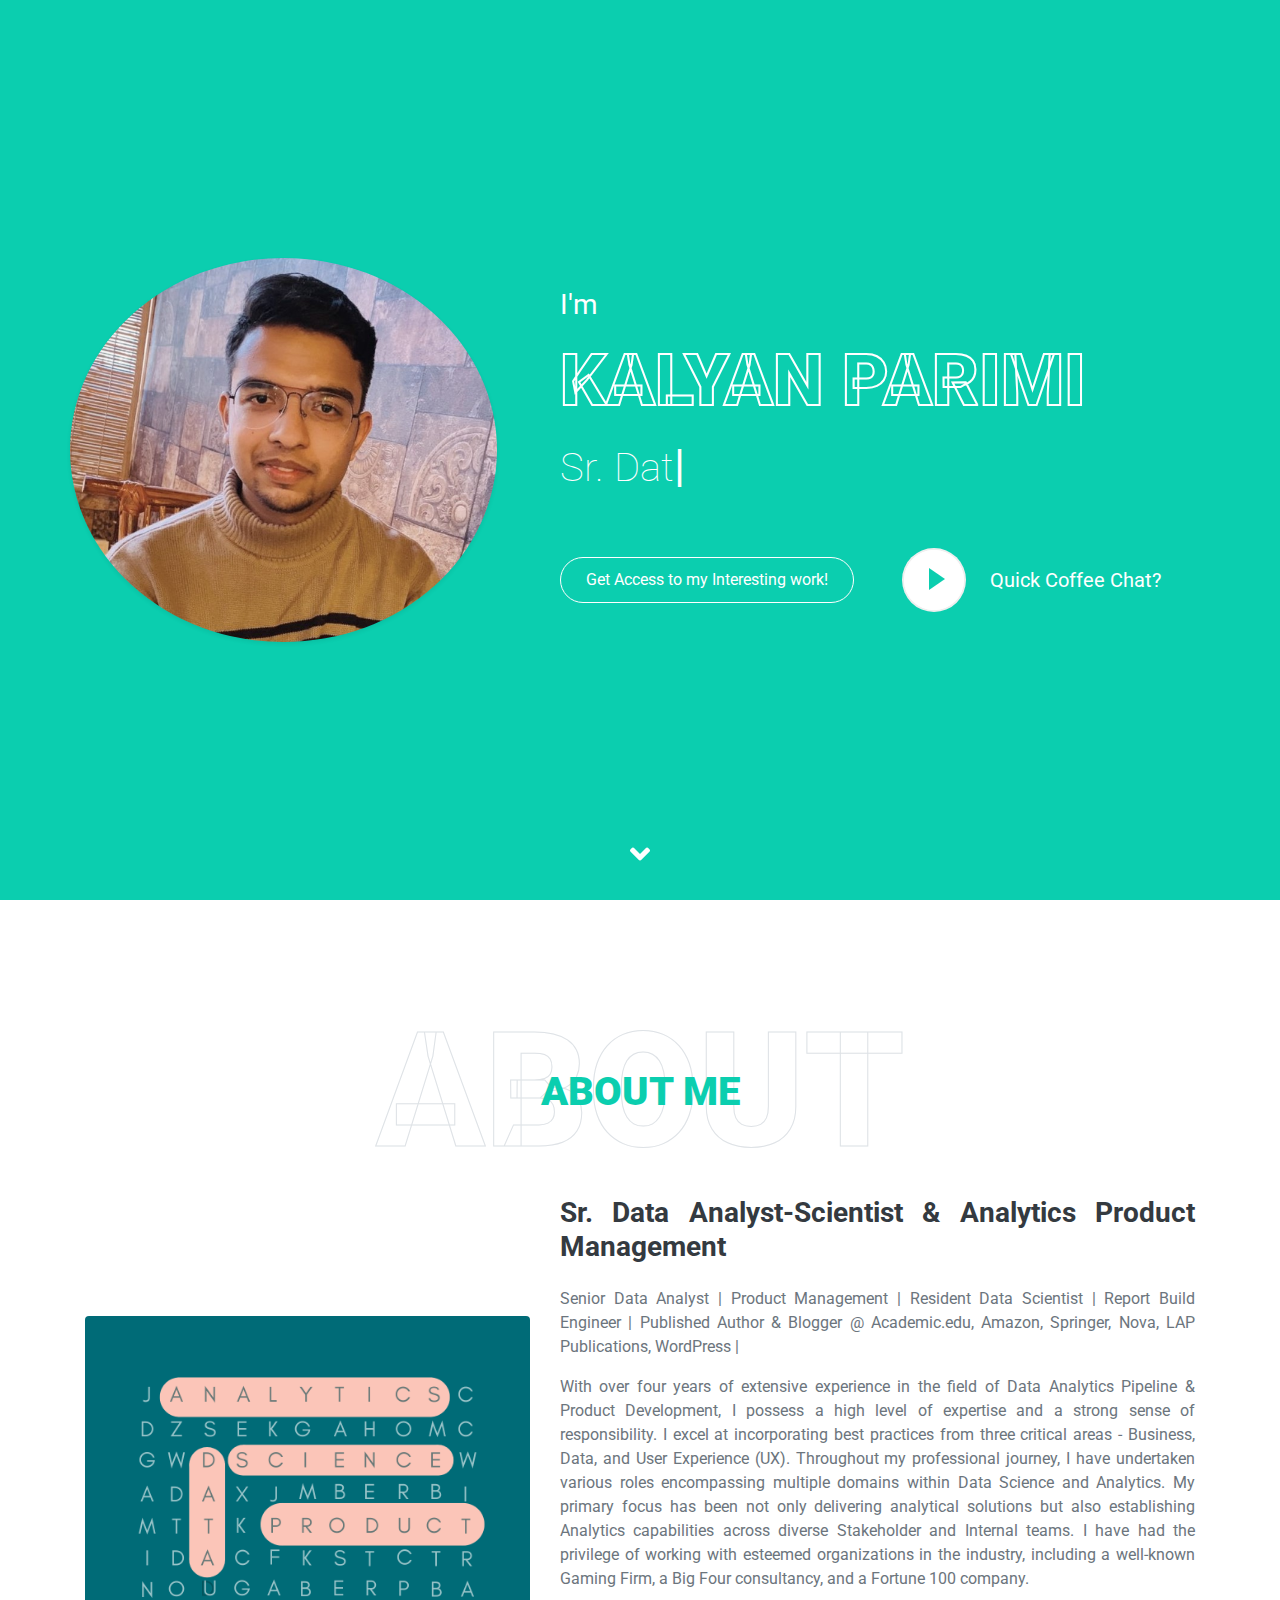
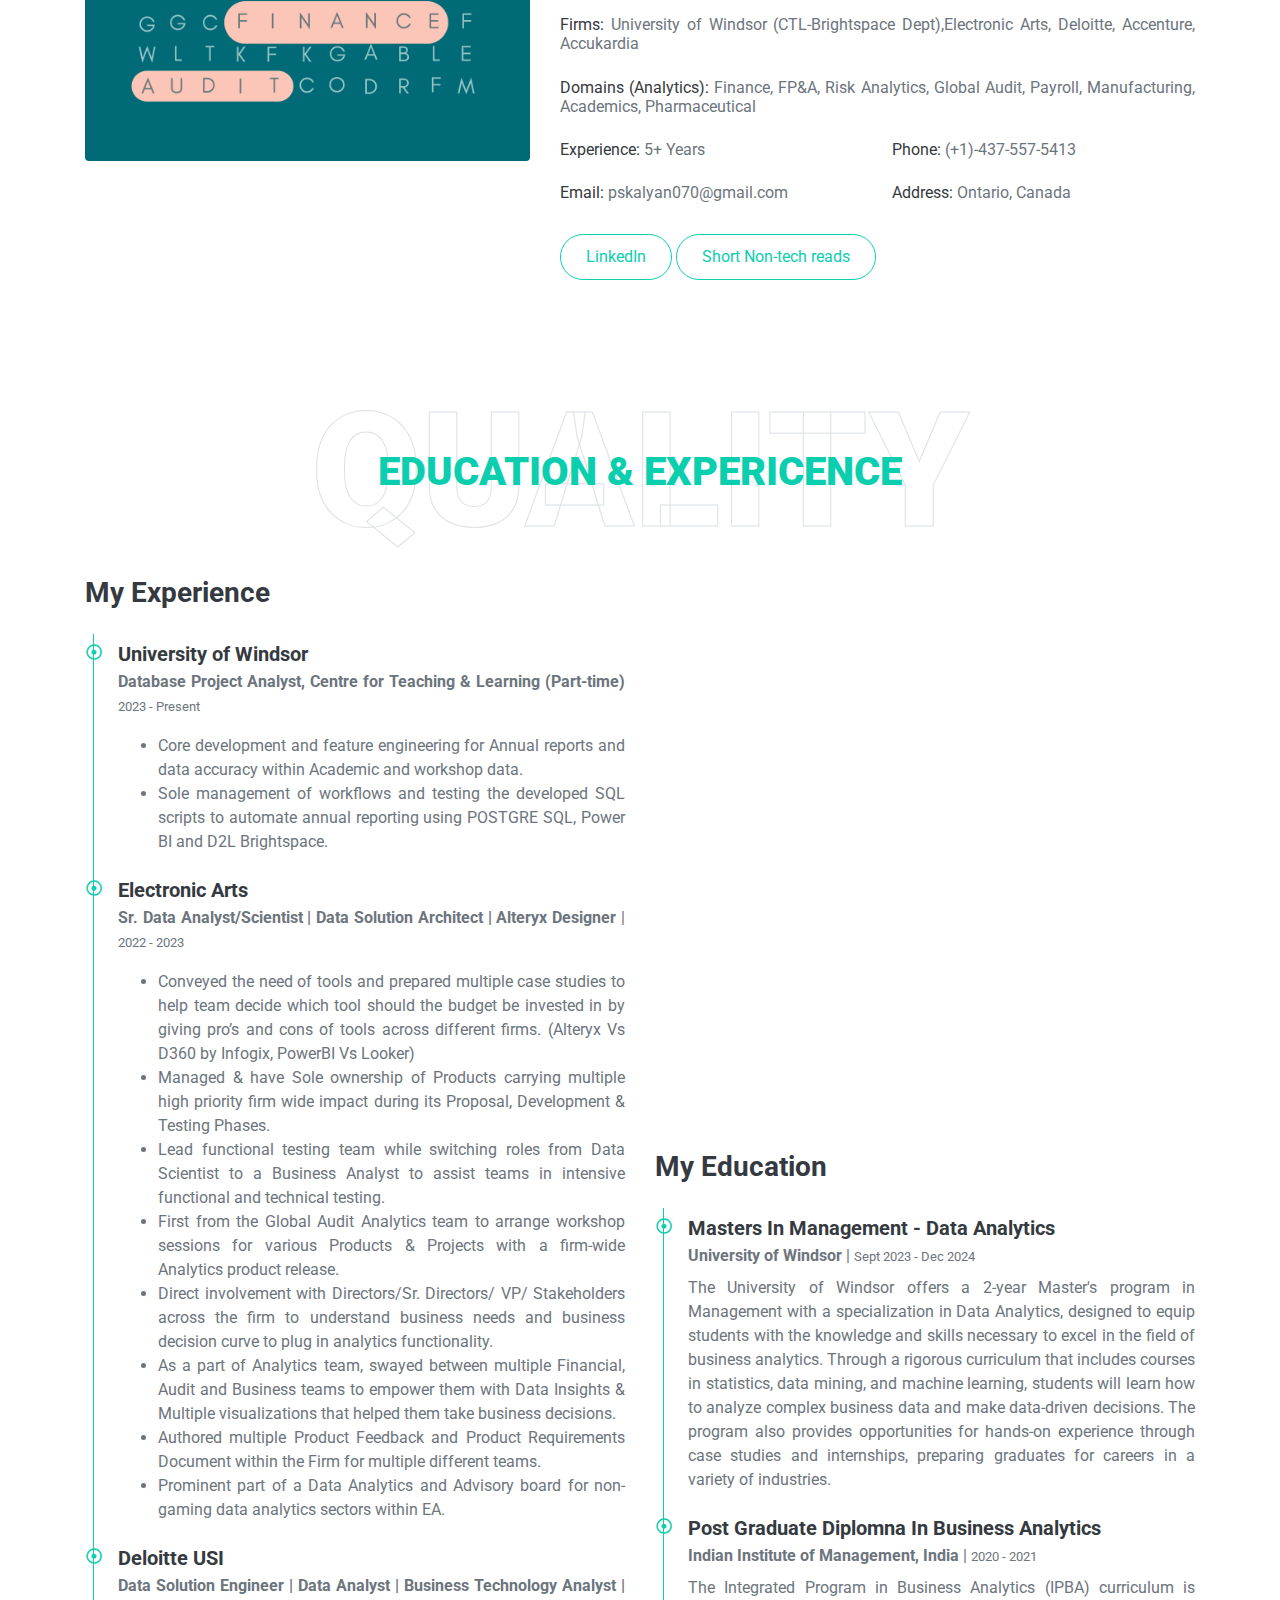
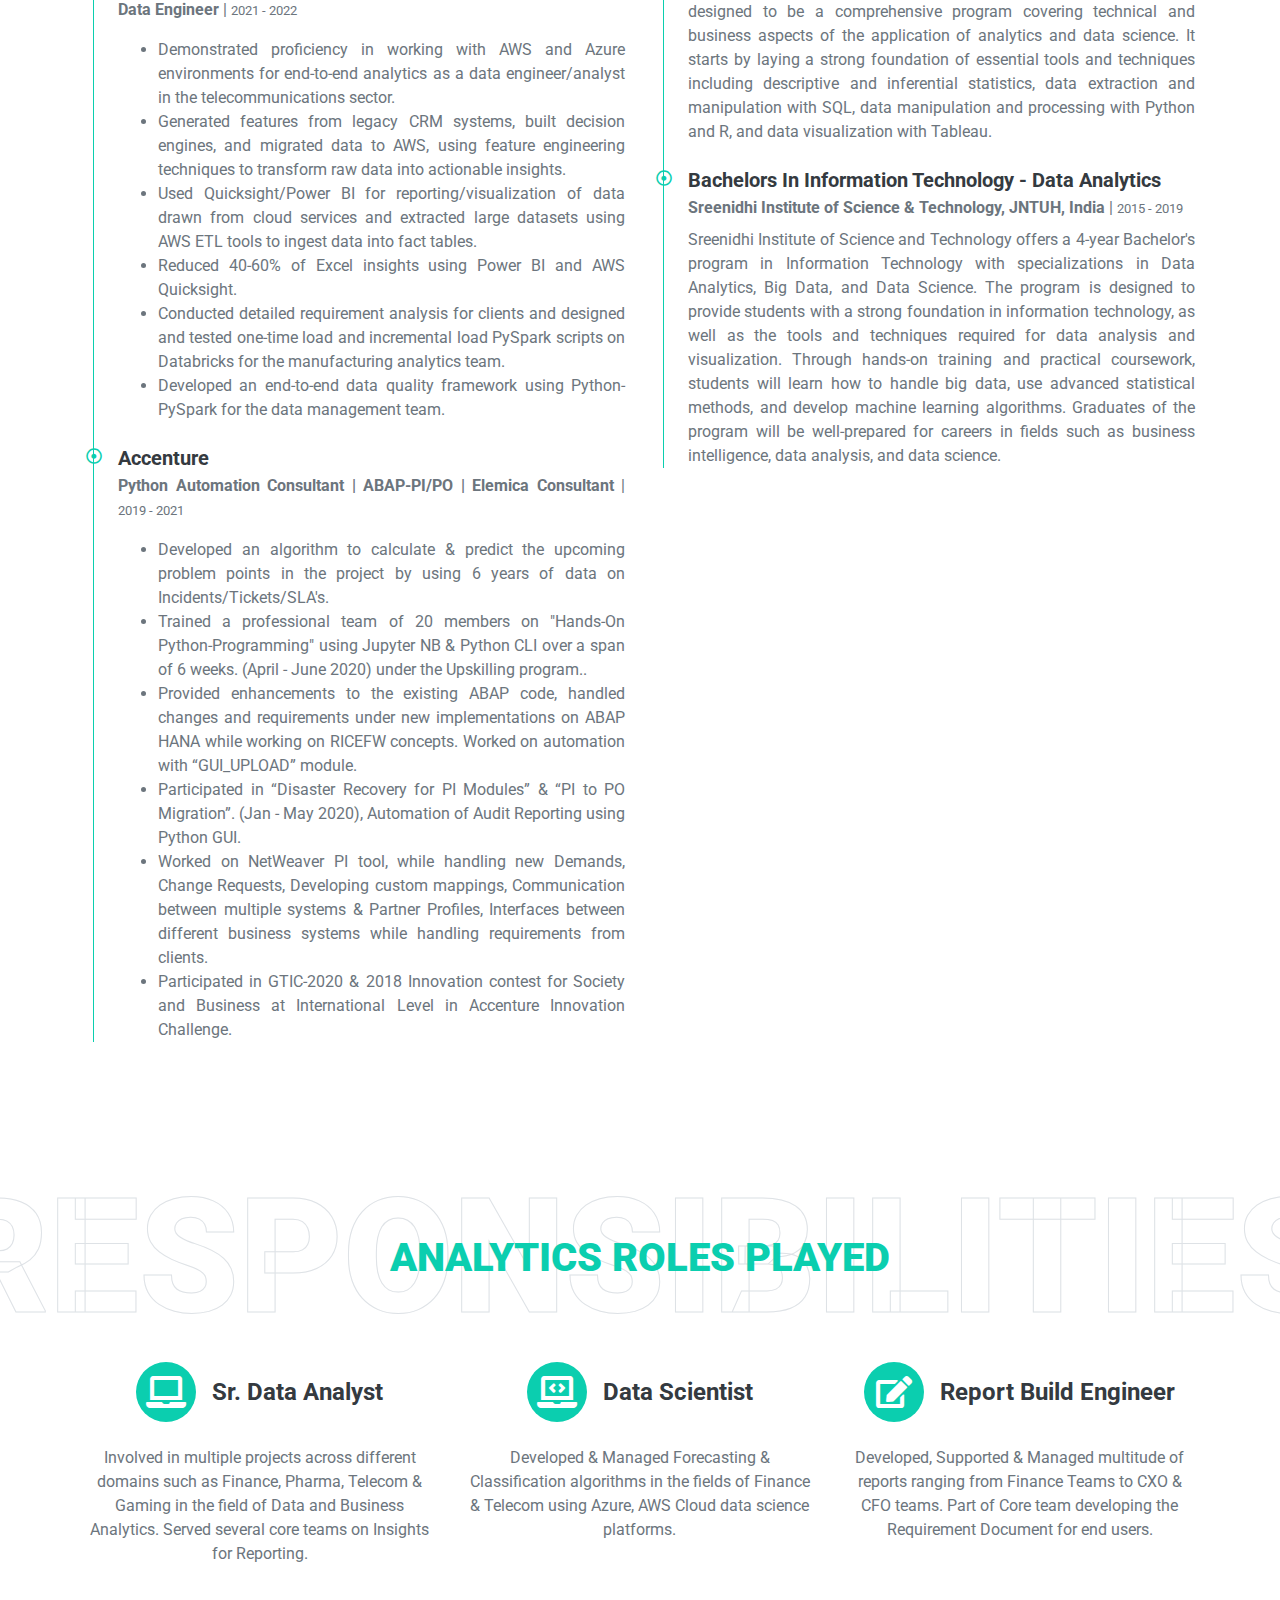
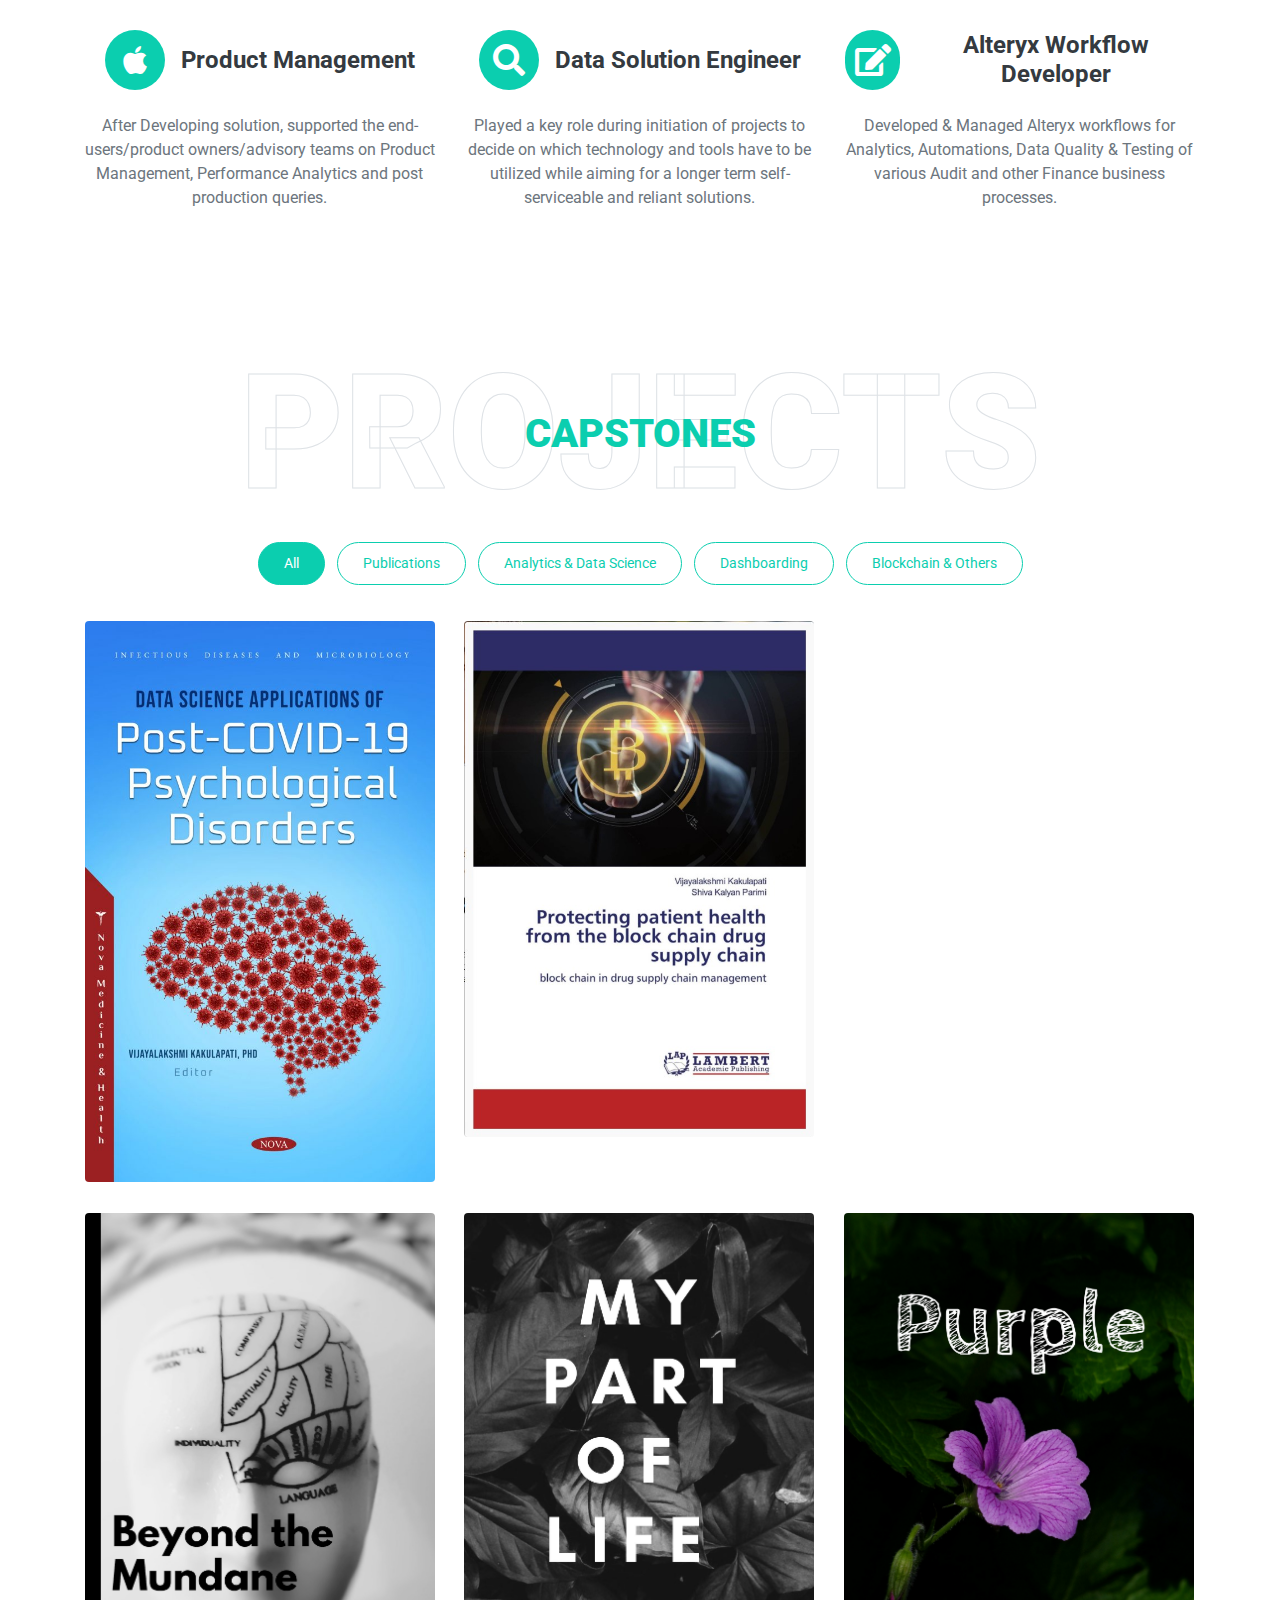
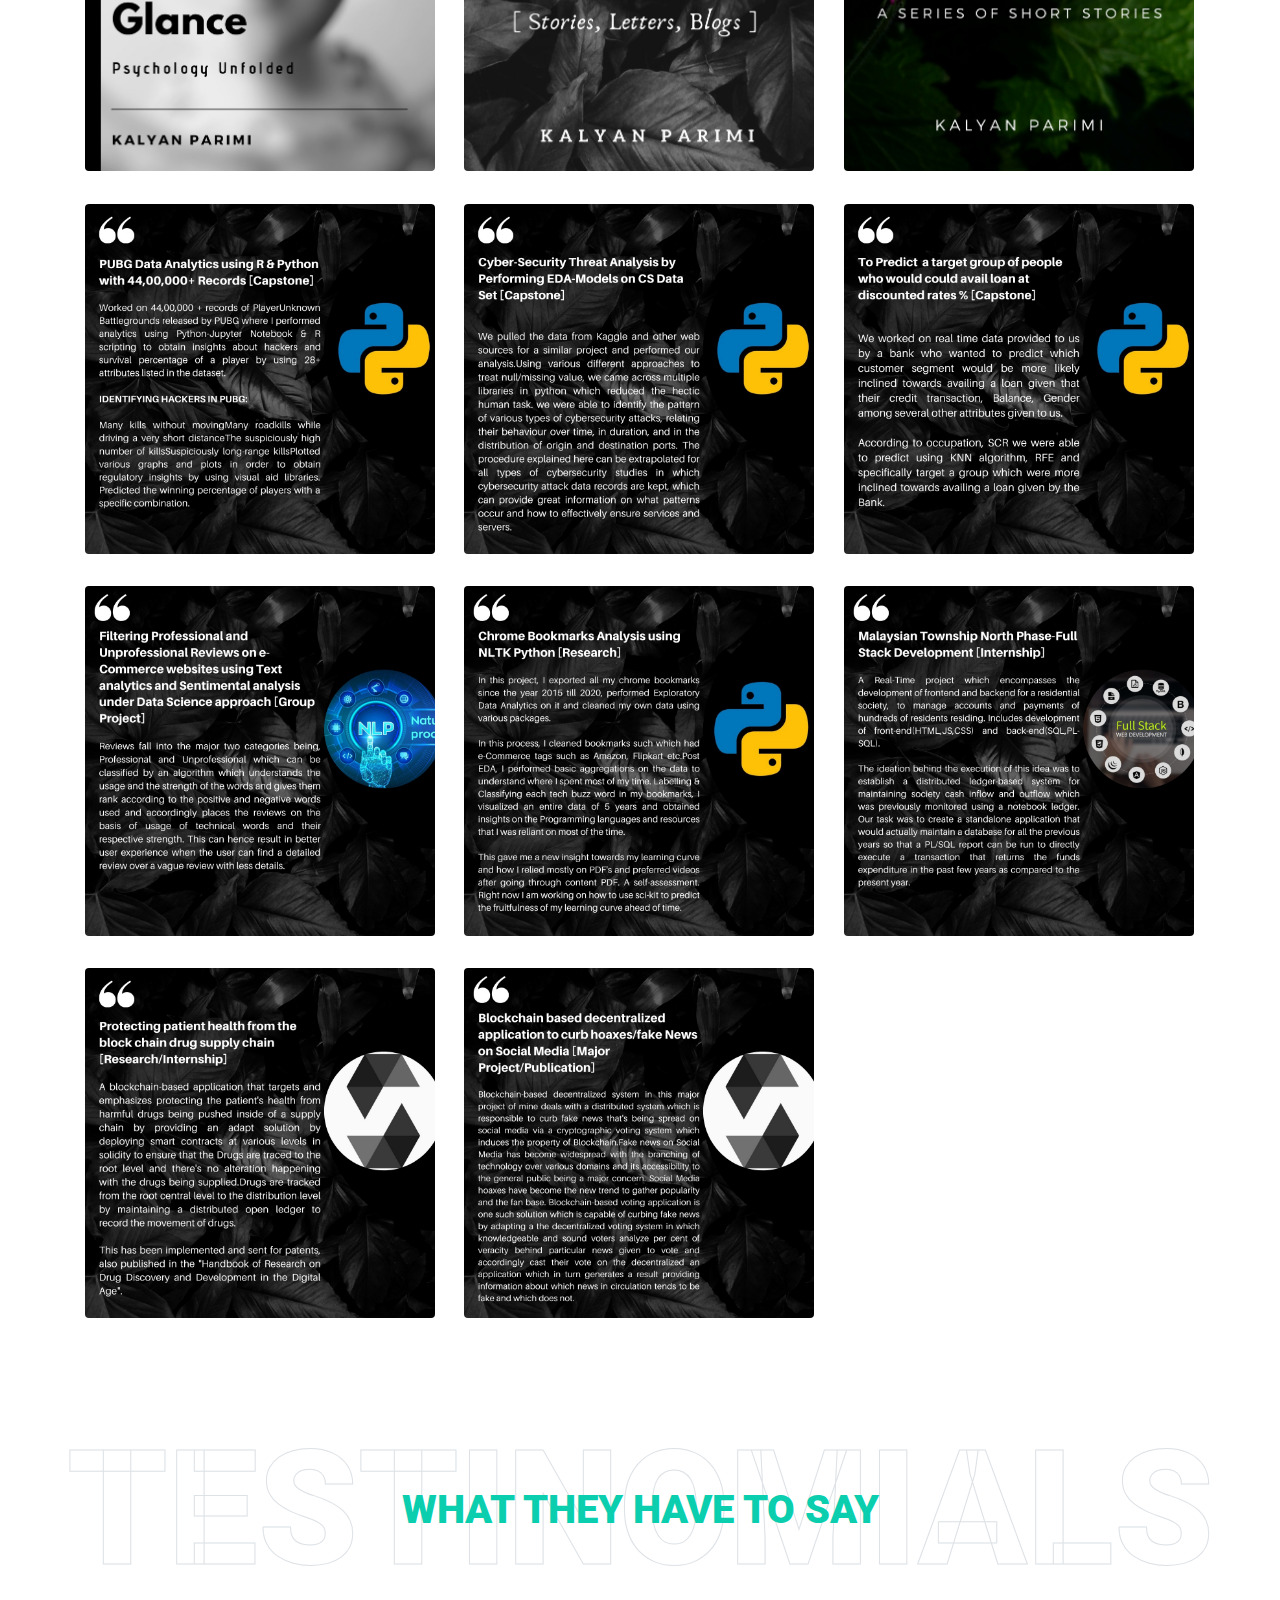
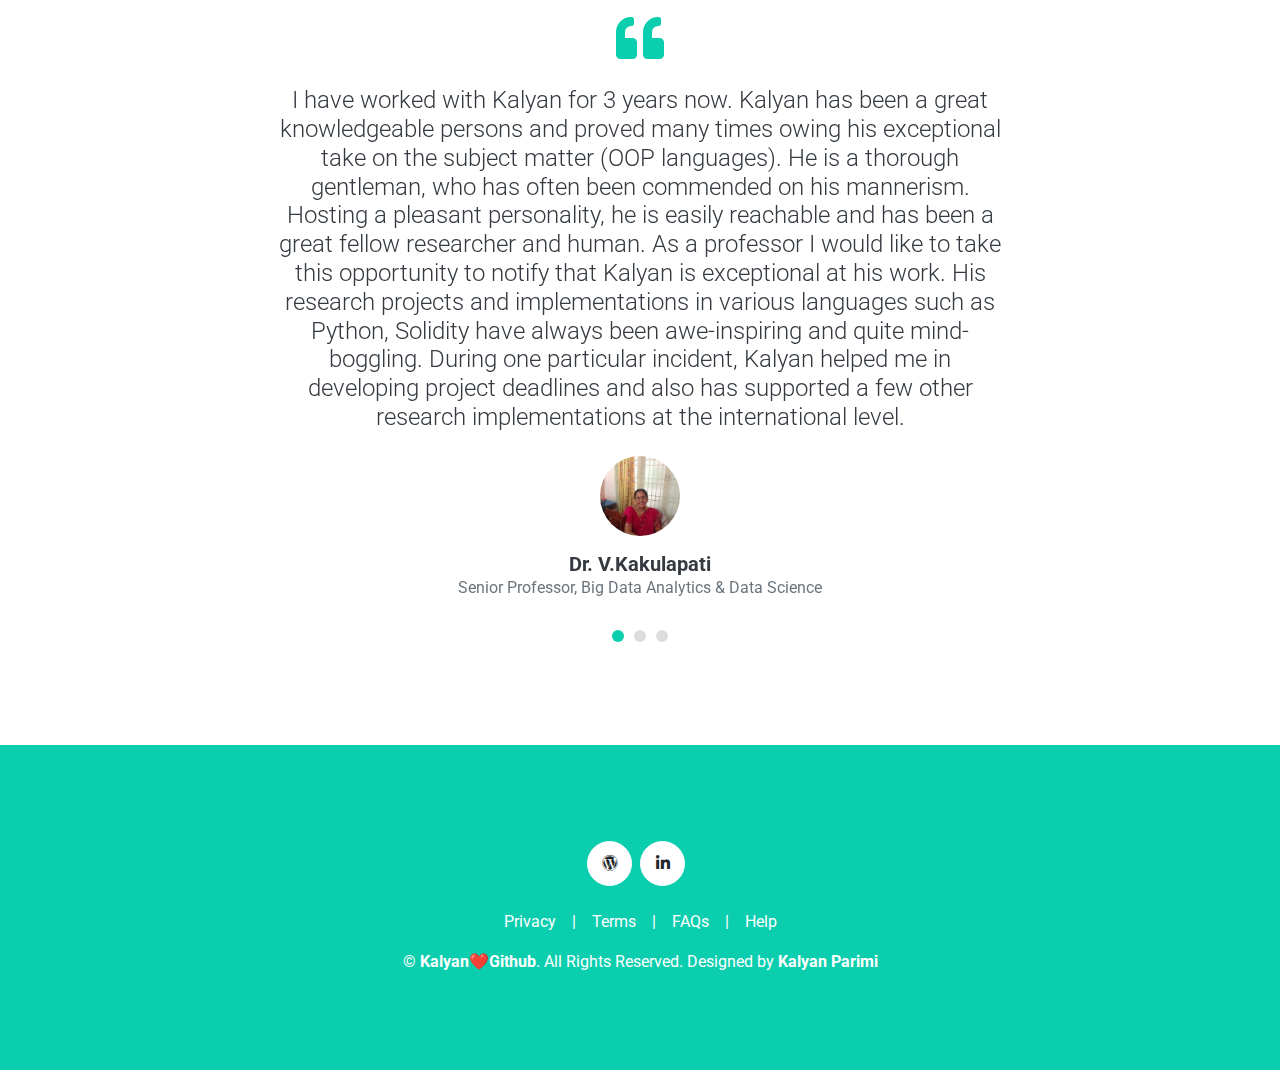
==== index.html @ ca3a5a11 "Update index.html" ====
<!DOCTYPE html>
<html lang="en">

<head>
    <meta charset="utf-8">
    <title>Kalyan Parimi's Portfolio</title>
    <meta content="width=device-width, initial-scale=1.0" name="viewport">
    <meta content="" name="keywords">
    <meta content="" name="description">

    <!-- Favicon -->
    <link href="img/favicon.ico" rel="icon">

    <!-- Google Web Fonts -->
    <link rel="preconnect" href="https://fonts.gstatic.com">
    <link href="https://fonts.googleapis.com/css2?family=Roboto:wght@300;400;500;700;900&display=swap" rel="stylesheet"> 

    <!-- Font Awesome -->
    <link href="https://cdnjs.cloudflare.com/ajax/libs/font-awesome/5.10.0/css/all.min.css" rel="stylesheet">

    <!-- Libraries Stylesheet -->
    <link href="lib/owlcarousel/assets/owl.carousel.min.css" rel="stylesheet">
    <link href="lib/lightbox/css/lightbox.min.css" rel="stylesheet">

    <!-- Customized Bootstrap Stylesheet -->
    <link href="css/style.css" rel="stylesheet">
</head>

<body data-spy="scroll" data-target=".navbar" data-offset="51">
    <!-- Navbar Start -->
    <nav class="navbar fixed-top shadow-sm navbar-expand-lg bg-light navbar-light py-3 py-lg-0 px-lg-5">
        <a href="index.html" class="navbar-brand ml-lg-3">
            <h1 class="m-0 display-5"><span class="text-primary">Kalyan Parimi's</span> Portfolio</h1>
        </a>
        <button type="button" class="navbar-toggler" data-toggle="collapse" data-target="#navbarCollapse">
            <span class="navbar-toggler-icon"></span>
        </button>
        <div class="collapse navbar-collapse px-lg-3" id="navbarCollapse">
            <div class="navbar-nav m-auto py-0">
                <a href="#home" class="nav-item nav-link active">Home</a>
                <a href="#about" class="nav-item nav-link">About Me</a>
                <a href="#qualification" class="nav-item nav-link">Professional Experience</a>
                <a href="#skill" class="nav-item nav-link">Roles</a>
                <a href="#service" class="nav-item nav-link">Projects & Publications</a>
                <a href="#portfolio" class="nav-item nav-link"></a>
                <a href="#testimonial" class="nav-item nav-link">Testinomials</a>
            </div>
        </div>
    </nav>
    <!-- Navbar End -->


    <!-- Video Modal Start -->
    <div class="modal fade" id="videoModal" tabindex="-1" role="dialog" aria-labelledby="exampleModalLabel" aria-hidden="true">
        <div class="modal-dialog" role="document">
            <div class="modal-content">
                <div class="modal-body">
                    <button type="button" class="close" data-dismiss="modal" aria-label="Close">
                        <span aria-hidden="true">&times;</span>
                    </button>        
                    <!-- 16:9 aspect ratio -->
                    <div class="embed-responsive embed-responsive-16by9">
                        <iframe class="embed-responsive-item" src="" id="video"  allowscriptaccess="always" allow="autoplay"></iframe>
                    </div>
                </div>
            </div>
        </div>
    </div>
    <!-- Video Modal End -->


    <!-- Header Start -->
    <div class="container-fluid bg-primary d-flex align-items-center mb-5 py-5" id="home" style="min-height: 100vh;">
        <div class="container">
            <div class="row align-items-center">
                <div class="col-lg-5 px-5 pl-lg-0 pb-5 pb-lg-0">
                    <img class="img-fluid w-100 rounded-circle shadow-sm" src="img/profile.jpg" alt="">
                </div>
                <div class="col-lg-7 text-center text-lg-left">
                    <h3 class="text-white font-weight-normal mb-3">I'm</h3>
                    <h1 class="display-3 text-uppercase text-primary mb-2" style="-webkit-text-stroke: 2px #ffffff;">Kalyan Parimi</h1>
                    <h1 class="typed-text-output d-inline font-weight-lighter text-white"></h1>
                    <div class="typed-text d-none">Sr. Data Analyst-Scientist & Analytics Product Management, Data Solution Architect</div>
                    <div class="d-flex align-items-center justify-content-center justify-content-lg-start pt-5">
                        <a href="https://drive.google.com/open?id=16oG33YxQMswBRBKy_zlq77ub5Yp37nus&usp=drive_fs" class="btn btn-outline-light mr-5">Get Access to my Interesting work!</a>
                        <button type="button" class="btn-play" data-toggle="modal"
                            data-src="https://calendly.com/kalyanparimi/schedule-a-call-with-kalyan" data-target="#videoModal">
                            <span></span>
                        </button>
                        <h5 class="font-weight-normal text-white m-0 ml-4 d-none d-sm-block">Quick Coffee Chat?</h5>
                    </div>
                </div>
            </div>
        </div>
    </div>
    <!-- Header End -->


    <!-- About Start -->
    <div class="container-fluid py-5" id="about">
        <div class="container">
            <div class="position-relative d-flex align-items-center justify-content-center">
                <h1 class="display-1 text-uppercase text-white" style="-webkit-text-stroke: 1px #dee2e6;">About</h1>
                <h1 class="position-absolute text-uppercase text-primary">About Me</h1>
            </div>
            <div class="row align-items-center">
                <div class="col-lg-5 pb-4 pb-lg-0">
                    <img class="img-fluid rounded w-100" src="img/Wordcloud_profile.png" alt="">
                </div>
                <div class="col-lg-7" align = "justify">
                    <h3 class="mb-4">Sr. Data Analyst-Scientist & Analytics Product Management</h3>
                    <p class = "justify">Senior Data Analyst | Product Management | Resident Data Scientist | Report Build Engineer | Published Author & Blogger @ Academic.edu, Amazon, Springer, Nova, LAP Publications, WordPress |
                        </p>   
                    <p class = "justify">With over four years of extensive experience in the field of Data Analytics Pipeline & Product Development, I possess a high level of expertise and a strong sense of responsibility. 
                        I excel at incorporating best practices from three critical areas - Business, Data, and User Experience (UX). Throughout my professional journey, 
                        I have undertaken various roles encompassing multiple domains within Data Science and Analytics. My primary focus has been not only delivering analytical solutions but also establishing Analytics capabilities across diverse Stakeholder and Internal teams. 
                        I have had the privilege of working with esteemed organizations in the industry, including a well-known Gaming Firm, a Big Four consultancy, and a Fortune 100 company.</p>
                    <div class="row mb-3">
                        <!--div class="col-sm-6 py-2"><h6>Name: <span class="text-secondary">Shiva Kalyan Parimi</span></h6></div>
                        <!-- <div class="col-sm-6 py-2"><h6>Birthday: <span class="text-secondary">1 April 1990</span></h6></div> -->
                        <div class="col-sm-12 py-2"><h6>Firms: <span class="text-secondary"> University of Windsor (CTL-Brightspace Dept),Electronic Arts, Deloitte, Accenture, Accukardia</span></h6></div>
                        <div class="col-sm-12 py-2"><h6>Domains (Analytics): <span class="text-secondary">Finance, FP&A, Risk Analytics, Global Audit, Payroll, Manufacturing, Academics, Pharmaceutical</span></h6></div>
                        <div class="col-sm-6 py-2"><h6>Experience: <span class="text-secondary">5+ Years</span></h6></div>
                        <div class="col-sm-6 py-2"><h6>Phone: <span class="text-secondary">(+1)-437-557-5413</span></h6></div>
                        <div class="col-sm-6 py-2"><h6>Email: <span class="text-secondary">pskalyan070@gmail.com</span></h6></div>
                        <div class="col-sm-6 py-2"><h6>Address: <span class="text-secondary">Ontario, Canada</span></h6></div>
                        <!-- <div class="col-sm-6 py-2"><h6>Actively Looking for: <span class="text-secondary">Part Time Data Analytics Roles</span></h6></div> -->
                    </div>
                    <a href="https://www.linkedin.com/in/kalyanparimi/" class="btn btn-outline-primary">LinkedIn</a>
                    <a href="https://mypartoflife.blog" class="btn btn-outline-primary">Short Non-tech reads</a>
                    <!-- <a href="pskalyan070@gmail.com" class="btn btn-outline-primary mr-4">Contact Me</a> -->
                </div>
            </div>
        </div>
    </div>
    <!-- About End -->


    <!-- Qualification Start -->
    <div class="container-fluid py-5" id="qualification">
        <div class="container">
            <div class="position-relative d-flex align-items-center justify-content-center">
                <h1 class="display-1 text-uppercase text-white" style="-webkit-text-stroke: 1px #dee2e6;">Quality</h1>
                <h1 class="position-absolute text-uppercase text-primary">Education & Expericence</h1>
            </div>
            <div class="row align-items-center">
                
                <div class="col-lg-6">
                    <h3 class="mb-4">My Experience</h3>
                    <div class="border-left border-primary pt-2 pl-4 ml-2">
                        <div class="position-relative mb-4" align="justify">
                            <i class="far fa-dot-circle text-primary position-absolute" style="top: 2px; left: -32px;"></i>
                            <h5 class="font-weight-bold mb-1">University of Windsor</h5>
                            <p class="mb-2"><strong>Database Project Analyst, Centre for Teaching & Learning (Part-time)</strong> <small>2023 - Present</small></p>
                            <p><ul>
                                <li>Core development and feature engineering for Annual reports and data accuracy within Academic and workshop data.</li>
                                <li>Sole management of workflows and testing the developed SQL scripts to automate annual reporting using POSTGRE SQL, Power BI and D2L Brightspace.</li>
                                </ul></p>
                        </div>
                        <div class="position-relative mb-4" align="justify">
                            <i class="far fa-dot-circle text-primary position-absolute" style="top: 2px; left: -32px;"></i>
                            <h5 class="font-weight-bold mb-1">Electronic Arts</h5>
                            <p class="mb-2"><strong>Sr. Data Analyst/Scientist | Data Solution Architect | Alteryx Designer</strong> | <small>2022 - 2023</small></p>
                            <p><ul>
                                <li>Conveyed the need of tools and prepared multiple case studies to help team decide which tool should the budget be invested in by giving pro’s and cons of tools across different firms. (Alteryx Vs D360 by Infogix, PowerBI Vs Looker)</li>
                                <li>Managed & have Sole ownership of Products carrying multiple high priority firm wide impact during its Proposal, Development & Testing Phases.</li>
                                <li>Lead functional testing team while switching roles from Data Scientist to a Business Analyst to assist teams in intensive functional and technical testing.</li>
                                <li>First from the Global Audit Analytics team to arrange workshop sessions for various Products & Projects with a firm-wide Analytics product release.</li>
                                <li>Direct involvement with Directors/Sr. Directors/ VP/ Stakeholders across the firm to understand business needs and business decision curve to plug in analytics functionality.</li>
                                <li>As a part of Analytics team, swayed between multiple Financial, Audit and Business teams to empower them with Data Insights & Multiple visualizations that helped them take business decisions.</li>
                                <li>Authored multiple Product Feedback and Product Requirements Document within the Firm for multiple different teams.</li>
                                <li>Prominent part of a Data Analytics and Advisory board for non-gaming data analytics sectors within EA.</li></ul></p>
                        </div>
                        <div class="position-relative mb-4" align="justify">
                            <i class="far fa-dot-circle text-primary position-absolute" style="top: 2px; left: -32px;"></i>
                            <h5 class="font-weight-bold mb-1">Deloitte USI</h5>
                            <p class="mb-2"><strong>Data Solution Engineer | Data Analyst | Business Technology Analyst | Data Engineer</strong> | <small>2021 - 2022</small></p>
                            <p><ul><li>Demonstrated proficiency in working with AWS and Azure environments for end-to-end analytics as a data engineer/analyst in the telecommunications sector.</li> 
                                <li>Generated features from legacy CRM systems, built decision engines, and migrated data to AWS, using feature engineering techniques to transform raw data into actionable insights. </li>
                                <li>Used Quicksight/Power BI for reporting/visualization of data drawn from cloud services and extracted large datasets using AWS ETL tools to ingest data into fact tables. </li>
                                <li>Reduced 40-60% of Excel insights using Power BI and AWS Quicksight. </li>
                                <li>Conducted detailed requirement analysis for clients and designed and tested one-time load and incremental load PySpark scripts on Databricks for the manufacturing analytics team. </li>
                                <li>Developed an end-to-end data quality framework using Python-PySpark for the data management team.</li></ul></p>
                        </div>
                        <div class="position-relative mb-4" align="justify">
                            <i class="far fa-dot-circle text-primary position-absolute" style="top: 2px; left: -32px;"></i>
                            <h5 class="font-weight-bold mb-1">Accenture</h5>
                            <p class="mb-2"><strong>Python Automation Consultant | ABAP-PI/PO | Elemica Consultant</strong> | <small>2019 - 2021</small></p>
                            <p><ul><li>Developed an algorithm to calculate & predict the upcoming problem points in the project by using 6 years of data on Incidents/Tickets/SLA's.                            </li> 
                                <li>Trained a professional team of 20 members on "Hands-On Python-Programming" using Jupyter NB & Python CLI over a span of 6 weeks. (April - June 2020) under the Upskilling program.. </li>
                                <li>Provided enhancements to the existing ABAP code, handled changes and requirements under new implementations on ABAP HANA while working on RICEFW concepts. Worked on automation with “GUI_UPLOAD” module.                                </li>
                                <li>Participated in “Disaster Recovery for PI Modules” & “PI to PO Migration”. (Jan - May 2020), Automation of Audit Reporting using Python GUI.</li>
                                <li>Worked on NetWeaver PI tool, while handling new Demands, Change Requests, Developing custom mappings, Communication between multiple systems & Partner Profiles, Interfaces between different business systems while handling requirements from clients. </li>
                                <li>Participated in GTIC-2020 & 2018 Innovation contest for Society and Business at International Level in Accenture Innovation Challenge.</li></ul></p></div>
                    </div>
                </div>
                
                <div class="col-lg-6">
                    <h3 class="mb-4">My Education</h3>
                    <div class="border-left border-primary pt-2 pl-4 ml-2"  align="justify">
                        <div class="position-relative mb-4">
                            <i class="far fa-dot-circle text-primary position-absolute" style="top: 2px; left: -32px;"></i>
                            <h5 class="font-weight-bold mb-1">Masters In Management - Data Analytics</h5>
                            <p class="mb-2"><strong>University of Windsor</strong> | <small>Sept 2023 - Dec 2024</small></p>
                            <p>The University of Windsor offers a 2-year Master's program in Management with a specialization in Data Analytics, designed to equip students with the knowledge and skills necessary to excel in the field of business analytics. Through a rigorous curriculum that includes courses in statistics, data mining, and machine learning, students will learn how to analyze complex business data and make data-driven decisions. The program also provides opportunities for hands-on experience through case studies and internships, preparing graduates for careers in a variety of industries.</p>
                        </div>
                        <div class="position-relative mb-4"  align="justify">
                            <i class="far fa-dot-circle text-primary position-absolute" style="top: 2px; left: -32px;"></i>
                            <h5 class="font-weight-bold mb-1">Post Graduate Diplomna In Business Analytics</h5>
                            <p class="mb-2"><strong>Indian Institute of Management, India</strong> | <small>2020 - 2021</small></p>
                            <p>The Integrated Program in Business Analytics (IPBA) curriculum is designed to be a comprehensive program covering technical and business aspects of the application of analytics and data science. It starts by laying a strong foundation of essential tools and techniques including descriptive and inferential statistics, data extraction and manipulation with SQL, data manipulation and processing with Python and R, and data visualization with Tableau. </p>
                        </div>
                        <div class="position-relative mb-4"  align="justify">
                            <i class="far fa-dot-circle text-primary position-absolute" style="top: 2px; left: -32px;"></i>
                            <h5 class="font-weight-bold mb-1">Bachelors In Information Technology - Data Analytics</h5>
                            <p class="mb-2"><strong>Sreenidhi Institute of Science & Technology, JNTUH, India</strong> | <small>2015 - 2019</small></p>
                            <p>Sreenidhi Institute of Science and Technology offers a 4-year Bachelor's program in Information Technology with specializations in Data Analytics, Big Data, and Data Science. The program is designed to provide students with a strong foundation in information technology, as well as the tools and techniques required for data analysis and visualization. Through hands-on training and practical coursework, students will learn how to handle big data, use advanced statistical methods, and develop machine learning algorithms. Graduates of the program will be well-prepared for careers in fields such as business intelligence, data analysis, and data science.</p>
                        </div>
                    </div>
                </div>
            </div>
        </div>
    </div>
    <!-- Qualification End -->


    <!-- Skill Start -->
    <!-- <div class="container-fluid py-5" id="skill">
        <div class="container">
            <div class="position-relative d-flex align-items-center justify-content-center">
                <h1 class="display-1 text-uppercase text-white" style="-webkit-text-stroke: 1px #dee2e6;">Skills</h1>
                <h1 class="position-absolute text-uppercase text-primary">My Skills</h1>
            </div>
            <div class="row align-items-center">
                <div class="col-md-6">
                    <div class="skill mb-4">
                        <div class="d-flex justify-content-between">
                            <h6 class="font-weight-bold">HTML</h6>
                            <h6 class="font-weight-bold">95%</h6>
                        </div>
                        <div class="progress">
                            <div class="progress-bar bg-primary" role="progressbar" aria-valuenow="95" aria-valuemin="0" aria-valuemax="100"></div>
                        </div>
                    </div>
                    <div class="skill mb-4">
                        <div class="d-flex justify-content-between">
                            <h6 class="font-weight-bold">CSS</h6>
                            <h6 class="font-weight-bold">85%</h6>
                        </div>
                        <div class="progress">
                            <div class="progress-bar bg-warning" role="progressbar" aria-valuenow="85" aria-valuemin="0" aria-valuemax="100"></div>
                        </div>
                    </div>
                    <div class="skill mb-4">
                        <div class="d-flex justify-content-between">
                            <h6 class="font-weight-bold">PHP</h6>
                            <h6 class="font-weight-bold">90%</h6>
                        </div>
                        <div class="progress">
                            <div class="progress-bar bg-danger" role="progressbar" aria-valuenow="90" aria-valuemin="0" aria-valuemax="100"></div>
                        </div>
                    </div>
                </div>
                <div class="col-md-6">
                    <div class="skill mb-4">
                        <div class="d-flex justify-content-between">
                            <h6 class="font-weight-bold">Javascript</h6>
                            <h6 class="font-weight-bold">90%</h6>
                        </div>
                        <div class="progress">
                            <div class="progress-bar bg-danger" role="progressbar" aria-valuenow="90" aria-valuemin="0" aria-valuemax="100"></div>
                        </div>
                    </div>
                    <div class="skill mb-4">
                        <div class="d-flex justify-content-between">
                            <h6 class="font-weight-bold">Angular JS</h6>
                            <h6 class="font-weight-bold">95%</h6>
                        </div>
                        <div class="progress">
                            <div class="progress-bar bg-dark" role="progressbar" aria-valuenow="95" aria-valuemin="0" aria-valuemax="100"></div>
                        </div>
                    </div>
                    <div class="skill mb-4">
                        <div class="d-flex justify-content-between">
                            <h6 class="font-weight-bold">Wordpress</h6>
                            <h6 class="font-weight-bold">85%</h6>
                        </div>
                        <div class="progress">
                            <div class="progress-bar bg-info" role="progressbar" aria-valuenow="85" aria-valuemin="0" aria-valuemax="100"></div>
                        </div>
                    </div>
                </div>
            </div>
        </div>
    </div> -->
    <!-- Skill End -->


    <!-- Services Start -->
    <div class="container-fluid pt-5" id="skill">
        <div class="container">
            <div class="position-relative d-flex align-items-center justify-content-center">
                <h1 class="display-1 text-uppercase text-white" style="-webkit-text-stroke: 1px #dee2e6;">Responsibilities</h1>
                <h1 class="position-absolute text-uppercase text-primary">Analytics Roles Played</h1>
            </div>
            <div class="row pb-3">
                <div class="col-lg-4 col-md-6 text-center mb-5">
                    <div class="d-flex align-items-center justify-content-center mb-4">
                        <i class="fa fa-2x fa-laptop service-icon bg-primary text-white mr-3"></i>
                        <h4 class="font-weight-bold m-0">Sr. Data Analyst</h4>
                    </div>
                    <p>Involved in multiple projects across different domains such as Finance, Pharma, Telecom & Gaming in the field of Data and Business Analytics. Served several core teams on Insights for Reporting.</p>
                    <!-- <a class="border-bottom border-primary text-decoration-none" href="">Read More</a> -->
                </div>
                <div class="col-lg-4 col-md-6 text-center mb-5">
                    <div class="d-flex align-items-center justify-content-center mb-4">
                        <i class="fa fa-2x fa-laptop-code service-icon bg-primary text-white mr-3"></i>
                        <h4 class="font-weight-bold m-0">Data Scientist</h4>
                    </div>
                    <p>Developed & Managed Forecasting & Classification algorithms in the fields of Finance & Telecom using Azure, AWS Cloud data science platforms.</p>
                    <!-- <a class="border-bottom border-primary text-decoration-none" href="">Read More</a> -->
                </div>
                <div class="col-lg-4 col-md-6 text-center mb-5">
                    <div class="d-flex align-items-center justify-content-center mb-4">
                        <i class="fa fa-2x fa-edit service-icon bg-primary text-white mr-3"></i>
                        <h4 class="font-weight-bold m-0">Report Build Engineer</h4>
                    </div>
                    <p>Developed, Supported & Managed multitude of reports ranging from Finance Teams to CXO & CFO teams. Part of Core team developing the Requirement Document for end users. </p>
                    <!-- <a class="border-bottom border-primary text-decoration-none" href="">Read More</a> -->
                </div>
                <div class="col-lg-4 col-md-6 text-center mb-5" >
                    <div class="d-flex align-items-center justify-content-center mb-4">
                        <i class="fab fa-2x fa-apple service-icon bg-primary text-white mr-3"></i>
                        <h4 class="font-weight-bold m-0">Product Management</h4>
                    </div>
                    <p>After Developing solution, supported the end-users/product owners/advisory teams on Product Management, Performance Analytics and post production queries.</p>
                    <!-- <a class="border-bottom border-primary text-decoration-none" href="">Read More</a> -->
                </div>
                <div class="col-lg-4 col-md-6 text-center mb-5">
                    <div class="d-flex align-items-center justify-content-center mb-4">
                        <i class="fa fa-2x fa-search service-icon bg-primary text-white mr-3"></i>
                        <h4 class="font-weight-bold m-0">Data Solution Engineer</h4>
                    </div>
                    <p>Played a key role during initiation of projects to decide on which technology and tools have to be utilized while aiming for a longer term self-serviceable and reliant solutions.</p>
                    <!-- <a class="border-bottom border-primary text-decoration-none" href="">Read More</a> -->
                </div>
                <div class="col-lg-4 col-md-6 text-center mb-5">
                    <div class="d-flex align-items-center justify-content-center mb-4">
                        <i class="fa fa-2x fa-edit service-icon bg-primary text-white mr-3"></i>
                        <h4 class="font-weight-bold m-0">Alteryx Workflow Developer</h4>
                    </div>
                    <p>Developed & Managed Alteryx workflows for Analytics, Automations, Data Quality & Testing of various Audit and other Finance business processes.</p>
                    <!-- <a class="border-bottom border-primary text-decoration-none" href="">Read More</a> -->
                </div>
            </div>
        </div>
    </div>
    <!-- Services End -->


    <!-- Portfolio Start -->
    <div class="container-fluid pt-5 pb-3" id="service">
        <div class="container">
            <div class="position-relative d-flex align-items-center justify-content-center">
                <h1 class="display-1 text-uppercase text-white" style="-webkit-text-stroke: 1px #dee2e6;">Projects</h1>
                <h1 class="position-absolute text-uppercase text-primary">Capstones</h1>
            </div>
            <div class="row">
                <div class="col-12 text-center mb-2">
                    <ul class="list-inline mb-4" id="portfolio-flters">
                        <li class="btn btn-sm btn-outline-primary m-1 active"  data-filter="*">All</li>
                        <li class="btn btn-sm btn-outline-primary m-1" data-filter=".zero">Publications</li>
                        <li class="btn btn-sm btn-outline-primary m-1" data-filter=".first">Analytics & Data Science</li>
                        <li class="btn btn-sm btn-outline-primary m-1" data-filter=".second">Dashboarding</li>
                        <li class="btn btn-sm btn-outline-primary m-1" data-filter=".third">Blockchain & Others</li>
                    </ul>
                </div>
            </div>
            <div class="row portfolio-container">
                <div class="col-lg-4 col-md-6 mb-4 portfolio-item zero">
                    <div class="position-relative overflow-hidden mb-2">
                        <img class="img-fluid rounded w-100" src="img/item-9.jpg" alt="">
                        <div class="portfolio-btn bg-primary d-flex align-items-center justify-content-center">
                            <a href="img/item-9.jpg" data-lightbox="portfolio">
                                <i class="fa fa-plus text-white" style="font-size: 60px;"></i>
                            </a>
                        </div>
                    </div>
                </div>
                <div class="col-lg-4 col-md-6 mb-4 portfolio-item zero">
                    <div class="position-relative overflow-hidden mb-2">
                        <img class="img-fluid rounded w-100" src="img/item-10.jpg" alt="">
                        <div class="portfolio-btn bg-primary d-flex align-items-center justify-content-center">
                            <a href="img/item-10.jpg" data-lightbox="portfolio">
                                <i class="fa fa-plus text-white" style="font-size: 60px;"></i>
                            </a>
                        </div>
                    </div>
                </div>
                <div class="col-lg-4 col-md-6 mb-4 portfolio-item zero">
                    <div class="position-relative overflow-hidden mb-2">
                        <img class="img-fluid rounded w-100" src="img/item-111.jpg" alt="">
                        <div class="portfolio-btn bg-primary d-flex align-items-center justify-content-center">
                            <a href="img/item-111.jpg" data-lightbox="portfolio">
                                <i class="fa fa-plus text-white" style="font-size: 60px;"></i>
                            </a>
                        </div>
                    </div>
                </div>
                <!-- <div class="col-lg-4 col-md-6 mb-4 portfolio-item zero">
                    <div class="position-relative overflow-hidden mb-2">
                        <img class="img-fluid rounded w-100" src="img/item-100.jpg" alt="">
                        <div class="portfolio-btn bg-primary d-flex align-items-center justify-content-center">
                            <a href="img/item-100.jpg" data-lightbox="portfolio">
                                <i class="fa fa-plus text-white" style="font-size: 60px;"></i>
                            </a>
                        </div>
                    </div>
                </div> -->
                <div class="col-lg-4 col-md-6 mb-4 portfolio-item zero">
                    <div class="position-relative overflow-hidden mb-2">
                        <img class="img-fluid rounded w-100" src="img/item-14.jpg" alt="">
                        <div class="portfolio-btn bg-primary d-flex align-items-center justify-content-center">
                            <a href="img/item-14.jpg" data-lightbox="portfolio">
                                <i class="fa fa-plus text-white" style="font-size: 60px;"></i>
                            </a>
                        </div>
                    </div>
                </div>
                <div class="col-lg-4 col-md-6 mb-4 portfolio-item zero">
                    <div class="position-relative overflow-hidden mb-2">
                        <img class="img-fluid rounded w-100" src="img/item-15.jpg" alt="">
                        <div class="portfolio-btn bg-primary d-flex align-items-center justify-content-center">
                            <a href="img/item-15.jpg" data-lightbox="portfolio">
                                <i class="fa fa-plus text-white" style="font-size: 60px;"></i>
                            </a>
                        </div>
                    </div>
                </div>
                <div class="col-lg-4 col-md-6 mb-4 portfolio-item zero">
                    <div class="position-relative overflow-hidden mb-2">
                        <img class="img-fluid rounded w-100" src="img/item-16.jpg" alt="">
                        <div class="portfolio-btn bg-primary d-flex align-items-center justify-content-center">
                            <a href="img/item-16.jpg" data-lightbox="portfolio">
                                <i class="fa fa-plus text-white" style="font-size: 60px;"></i>
                            </a>
                        </div>
                    </div>
                </div>

                <div class="col-lg-4 col-md-6 mb-4 portfolio-item first second">
                    <div class="position-relative overflow-hidden mb-2">
                        <img class="img-fluid rounded w-100" src="img/item-1.jpg" alt="">
                        <div class="portfolio-btn bg-primary d-flex align-items-center justify-content-center">
                            <a href="img/item-1.jpg" data-lightbox="portfolio">
                                <i class="fa fa-plus text-white" style="font-size: 60px;"></i>
                            </a>
                        </div>
                    </div>
                </div>
                <div class="col-lg-4 col-md-6 mb-4 portfolio-item first second">
                    <div class="position-relative overflow-hidden mb-2">
                        <img class="img-fluid rounded w-100" src="img/item-2.jpg" alt="">
                        <div class="portfolio-btn bg-primary d-flex align-items-center justify-content-center">
                            <a href="img/item-2.jpg" data-lightbox="portfolio">
                                <i class="fa fa-plus text-white" style="font-size: 60px;"></i>
                            </a>
                        </div>
                    </div>
                </div>
                <div class="col-lg-4 col-md-6 mb-4 portfolio-item first">
                    <div class="position-relative overflow-hidden mb-2">
                        <img class="img-fluid rounded w-100" src="img/item-3.jpg" alt="">
                        <div class="portfolio-btn bg-primary d-flex align-items-center justify-content-center">
                            <a href="img/item-3.jpg" data-lightbox="portfolio">
                                <i class="fa fa-plus text-white" style="font-size: 60px;"></i>
                            </a>
                        </div>
                    </div>
                </div>
                <div class="col-lg-4 col-md-6 mb-4 portfolio-item first">
                    <div class="position-relative overflow-hidden mb-2">
                        <img class="img-fluid rounded w-100" src="img/item-6.jpg" alt="">
                        <div class="portfolio-btn bg-primary d-flex align-items-center justify-content-center">
                            <a href="img/item-6.jpg" data-lightbox="portfolio">
                                <i class="fa fa-plus text-white" style="font-size: 60px;"></i>
                            </a>
                        </div>
                    </div>
                </div>
                <div class="col-lg-4 col-md-6 mb-4 portfolio-item first">
                    <div class="position-relative overflow-hidden mb-2">
                        <img class="img-fluid rounded w-100" src="img/item-7.jpg" alt="">
                        <div class="portfolio-btn bg-primary d-flex align-items-center justify-content-center">
                            <a href="img/item-7.jpg" data-lightbox="portfolio">
                                <i class="fa fa-plus text-white" style="font-size: 60px;"></i>
                            </a>
                        </div>
                    </div>
                </div>
                <div class="col-lg-4 col-md-6 mb-4 portfolio-item  third">
                    <div class="position-relative overflow-hidden mb-2">
                        <img class="img-fluid rounded w-100" src="img/item-8.jpg" alt="">
                        <div class="portfolio-btn bg-primary d-flex align-items-center justify-content-center">
                            <a href="img/item-8.jpg" data-lightbox="portfolio">
                                <i class="fa fa-plus text-white" style="font-size: 60px;"></i>
                            </a>
                        </div>
                    </div>
                </div>
                <div class="col-lg-4 col-md-6 mb-4 portfolio-item  third">
                    <div class="position-relative overflow-hidden mb-2">
                        <img class="img-fluid rounded w-100" src="img/item-4.jpg" alt="">
                        <div class="portfolio-btn bg-primary d-flex align-items-center justify-content-center">
                            <a href="img/item-4.jpg" data-lightbox="portfolio">
                                <i class="fa fa-plus text-white" style="font-size: 60px;"></i>
                            </a>
                        </div>
                    </div>
                </div>
                <div class="col-lg-4 col-md-6 mb-4 portfolio-item  third">
                    <div class="position-relative overflow-hidden mb-2">
                        <img class="img-fluid rounded w-100" src="img/item-5.jpg" alt="">
                        <div class="portfolio-btn bg-primary d-flex align-items-center justify-content-center">
                            <a href="img/item-5.jpg" data-lightbox="portfolio">
                                <i class="fa fa-plus text-white" style="font-size: 60px;"></i>
                            </a>
                        </div>
                    </div>
                </div>
            </div>
        </div>
    </div>
    <!-- Portfolio End -->



    <!-- Testimonial Start -->
    <div class="container-fluid py-5" id="testimonial">
        <div class="container">
            <div class="position-relative d-flex align-items-center justify-content-center">
                <h1 class="display-1 text-uppercase text-white" style="-webkit-text-stroke: 1px #dee2e6;">Testinomials</h1>
                <h1 class="position-absolute text-uppercase text-primary">What they have to Say</h1>
            </div>
            <div class="row justify-content-center">
                <div class="col-lg-8">
                    <div class="owl-carousel testimonial-carousel">
                        
                        <div class="text-center">
                            <i class="fa fa-3x fa-quote-left text-primary mb-4"></i>
                            <h4 class="font-weight-light mb-4">I have worked with Kalyan for 3 years now. Kalyan has been a great knowledgeable persons and proved many times owing his exceptional take on the subject matter (OOP languages). He is a thorough gentleman, who has often been commended on his mannerism. Hosting a pleasant personality, he is easily reachable and has been a great fellow researcher and human.

                                As a professor I would like to take this opportunity to notify that Kalyan is exceptional at his work. His research projects and implementations in various languages such as Python, Solidity have always been awe-inspiring and quite mind-boggling.
                                
                                During one particular incident, Kalyan helped me in developing project deadlines and also has supported a few other research implementations at the international level.</h4>
                            <img class="img-fluid rounded-circle mx-auto mb-3" src="img/profile-03.jpg" style="width: 80px; height: 80px;">
                            <h5 class="font-weight-bold m-0">Dr. V.Kakulapati</h5>
                            <span>Senior Professor, Big Data Analytics & Data Science</span>
                        </div>
                        <div class="text-center">
                            <i class="fa fa-3x fa-quote-left text-primary mb-4"></i>
                            <h4 class="font-weight-light mb-4">I have known Kalyan personally for the last 2 years, he’s a developer, researcher, author and blogger. We have worked together on a research article, he is professional and sincere towards his work, he was awarded with doctorate recently, I am glad to get an opportunity to work with him</h4>
                            <img class="img-fluid rounded-circle mx-auto mb-3" src="img/profile-02.jpg" style="width: 80px; height: 80px;">
                            <h5 class="font-weight-bold m-0">Sri D. Ambica</h5>
                            <span>Quality Assurance Officer | Researcher</span>
                        </div>
                        <div class="text-center">
                            <i class="fa fa-3x fa-quote-left text-primary mb-4"></i>
                            <h4 class="font-weight-light mb-4">Kalyan is a dedicated professional who constantly updates himself with the current technologies, along with research he holds a commendable specialization in SAP ABAP & PI. His way of analysing real-world problems and framing solutions using various technologies and implementing them is quite an impressive task to look at. He has been involved in various functional operations too, and is spreading his knowledge by blogging and authoring books</h4>
                            <img class="img-fluid rounded-circle mx-auto mb-3" src="img/profile-01.jpg" style="width: 80px; height: 80px;">
                            <h5 class="font-weight-bold m-0">Dr. Pooja</h5>
                            <span>Founder & Owner at Tatva Within</span>
                        </div>
                    </div>
                </div>
            </div>
        </div>
    </div>
    <!-- Testimonial End -->


    <!-- Blog Start -->
    <!-- <div class="container-fluid pt-5" id="blog">
        <div class="container">
            <div class="position-relative d-flex align-items-center justify-content-center">
                <h1 class="display-1 text-uppercase text-white" style="-webkit-text-stroke: 1px #dee2e6;">Blog</h1>
                <h1 class="position-absolute text-uppercase text-primary">Latest Blog</h1>
            </div>
            <div class="row">
                <div class="col-lg-4 mb-5">
                    <div class="position-relative mb-4">
                        <img class="img-fluid rounded w-100" src="img/blog-1.jpg" alt="">
                        <div class="blog-date">
                            <h4 class="font-weight-bold mb-n1">01</h4>
                            <small class="text-white text-uppercase">Jan</small>
                        </div>
                    </div>
                    <h5 class="font-weight-medium mb-4">Rebum lorem no eos ut ipsum diam tempor sed rebum elitr ipsum</h5>
                    <a class="btn btn-sm btn-outline-primary py-2" href="">Read More</a>
                </div>
                <div class="col-lg-4 mb-5">
                    <div class="position-relative mb-4">
                        <img class="img-fluid rounded w-100" src="img/blog-2.jpg" alt="">
                        <div class="blog-date">
                            <h4 class="font-weight-bold mb-n1">01</h4>
                            <small class="text-white text-uppercase">Jan</small>
                        </div>
                    </div>
                    <h5 class="font-weight-medium mb-4">Rebum lorem no eos ut ipsum diam tempor sed rebum elitr ipsum</h5>
                    <a class="btn btn-sm btn-outline-primary py-2" href="">Read More</a>
                </div>
                <div class="col-lg-4 mb-5">
                    <div class="position-relative mb-4">
                        <img class="img-fluid rounded w-100" src="img/blog-3.jpg" alt="">
                        <div class="blog-date">
                            <h4 class="font-weight-bold mb-n1">01</h4>
                            <small class="text-white text-uppercase">Jan</small>
                        </div>
                    </div>
                    <h5 class="font-weight-medium mb-4">Rebum lorem no eos ut ipsum diam tempor sed rebum elitr ipsum</h5>
                    <a class="btn btn-sm btn-outline-primary py-2" href="">Read More</a>
                </div>
            </div>
        </div>
    </div> -->
    <!-- Blog End -->


    <!-- Contact Start -->
    <!-- <div class="container-fluid py-5" id="contact">
        <div class="container">
            <div class="position-relative d-flex align-items-center justify-content-center">
                <h1 class="display-1 text-uppercase text-white" style="-webkit-text-stroke: 1px #dee2e6;">Contact</h1>
                <h1 class="position-absolute text-uppercase text-primary">Contact Me</h1>
            </div>
            <div class="row justify-content-center">
                <div class="col-lg-8">
                    <div class="contact-form text-center">
                        <div id="success"></div>
                        <form name="sentMessage" id="contactForm" novalidate="novalidate">
                            <div class="form-row">
                                <div class="control-group col-sm-6">
                                    <input type="text" class="form-control p-4" id="name" placeholder="Your Name"
                                        required="required" data-validation-required-message="Please enter your name" />
                                    <p class="help-block text-danger"></p>
                                </div>
                                <div class="control-group col-sm-6">
                                    <input type="email" class="form-control p-4" id="email" placeholder="Your Email"
                                        required="required" data-validation-required-message="Please enter your email" />
                                    <p class="help-block text-danger"></p>
                                </div>
                            </div>
                            <div class="control-group">
                                <input type="text" class="form-control p-4" id="subject" placeholder="Subject"
                                    required="required" data-validation-required-message="Please enter a subject" />
                                <p class="help-block text-danger"></p>
                            </div>
                            <div class="control-group">
                                <textarea class="form-control py-3 px-4" rows="5" id="message" placeholder="Message"
                                    required="required"
                                    data-validation-required-message="Please enter your message"></textarea>
                                <p class="help-block text-danger"></p>
                            </div>
                            <div>
                                <button class="btn btn-outline-primary" type="submit" id="sendMessageButton">Send
                                    Message</button>
                            </div>
                        </form>
                    </div>
                </div>
            </div>
        </div>
    </div> -->
    <!-- Contact End -->


    <!-- Footer Start -->
    <div class="container-fluid bg-primary text-white mt-5 py-5 px-sm-3 px-md-5">
        <div class="container text-center py-5">
            <div class="d-flex justify-content-center mb-4">
                <a class="btn btn-light btn-social mr-2" href="https://mypartoflife.wordpress.com/"><i class="fab fa-wordpress"></i></a>
                <a class="btn btn-light btn-social mr-2" href="https://www.linkedin.com/in/kalyanparimi/"><i class="fab fa-linkedin-in"></i></a>
            </div>
            <div class="d-flex justify-content-center mb-3">
                <a class="text-white" href="#">Privacy</a>
                <span class="px-3">|</span>
                <a class="text-white" href="#">Terms</a>
                <span class="px-3">|</span>
                <a class="text-white" href="#">FAQs</a>
                <span class="px-3">|</span>
                <a class="text-white" href="#">Help</a>
            </div>
            <p class="m-0">&copy; <a class="text-white font-weight-bold" href="https://www.linkedin.com/in/kalyanparimi/">Kalyan❤️Github</a>. All Rights Reserved. Designed by <a class="text-white font-weight-bold" href="https://www.linkedin.com/in/kalyanparimi/">Kalyan Parimi</a>
            </p>
        </div>
    </div>
    <!-- Footer End -->

    <!-- Scroll to Bottom -->
    <i class="fa fa-2x fa-angle-down text-white scroll-to-bottom"></i>

    <!-- Back to Top -->
    <a href="#" class="btn btn-outline-dark px-0 back-to-top"><i class="fa fa-angle-double-up"></i></a>


    <!-- JavaScript Libraries -->
    <script src="https://code.jquery.com/jquery-3.4.1.min.js"></script>
    <script src="https://stackpath.bootstrapcdn.com/bootstrap/4.4.1/js/bootstrap.bundle.min.js"></script>
    <script src="lib/typed/typed.min.js"></script>
    <script src="lib/easing/easing.min.js"></script>
    <script src="lib/waypoints/waypoints.min.js"></script>
    <script src="lib/owlcarousel/owl.carousel.min.js"></script>
    <script src="lib/isotope/isotope.pkgd.min.js"></script>
    <script src="lib/lightbox/js/lightbox.min.js"></script>

    <!-- Contact Javascript File -->
    <script src="mail/jqBootstrapValidation.min.js"></script>
    <script src="mail/contact.js"></script>

    <!-- Template Javascript -->
    <script src="js/main.js"></script>
</body>

</html>
---- css/style.css ----
/******* Bootstrap Theming ********/
/*!
 * Bootstrap v4.5.3 (https://getbootstrap.com/)
 * Copyright 2011-2020 The Bootstrap Authors
 * Copyright 2011-2020 Twitter, Inc.
 * Licensed under MIT (https://github.com/twbs/bootstrap/blob/main/LICENSE)
 */
:root {
  --blue: #007bff;
  --indigo: #6610f2;
  --purple: #6f42c1;
  --pink: #e83e8c;
  --red: #dc3545;
  --orange: #fd7e14;
  --yellow: #ffc107;
  --green: #28a745;
  --teal: #20c997;
  --cyan: #17a2b8;
  --white: #fff;
  --gray: #6c757d;
  --gray-dark: #343a40;
  --primary: #0BCEAF;
  --secondary: #6c757d;
  --success: #28a745;
  --info: #17a2b8;
  --warning: #ffc107;
  --danger: #dc3545;
  --light: #ffffff;
  --dark: #343a40;
  --breakpoint-xs: 0;
  --breakpoint-sm: 576px;
  --breakpoint-md: 768px;
  --breakpoint-lg: 992px;
  --breakpoint-xl: 1200px;
  --font-family-sans-serif: "Roboto", sans-serif;
  --font-family-monospace: SFMono-Regular, Menlo, Monaco, Consolas, "Liberation Mono", "Courier New", monospace;
}

*,
*::before,
*::after {
  box-sizing: border-box;
}

html {
  font-family: sans-serif;
  line-height: 1.15;
  -webkit-text-size-adjust: 100%;
  -webkit-tap-highlight-color: rgba(0, 0, 0, 0);
}

article, aside, figcaption, figure, footer, header, hgroup, main, nav, section {
  display: block;
}

body {
  margin: 0;
  font-family: "Roboto", sans-serif;
  font-size: 1rem;
  font-weight: 400;
  line-height: 1.5;
  color: #6c757d;
  text-align: left;
  background-color: #ffffff;
}

[tabindex="-1"]:focus:not(:focus-visible) {
  outline: 0 !important;
}

hr {
  box-sizing: content-box;
  height: 0;
  overflow: visible;
}

h1, h2, h3, h4, h5, h6 {
  margin-top: 0;
  margin-bottom: 0.5rem;
}

p {
  margin-top: 0;
  margin-bottom: 1rem;
}

abbr[title],
abbr[data-original-title] {
  text-decoration: underline;
  text-decoration: underline dotted;
  cursor: help;
  border-bottom: 0;
  text-decoration-skip-ink: none;
}

address {
  margin-bottom: 1rem;
  font-style: normal;
  line-height: inherit;
}

ol,
ul,
dl {
  margin-top: 0;
  margin-bottom: 1rem;
}

ol ol,
ul ul,
ol ul,
ul ol {
  margin-bottom: 0;
}

dt {
  font-weight: 700;
}

dd {
  margin-bottom: .5rem;
  margin-left: 0;
}

blockquote {
  margin: 0 0 1rem;
}

b,
strong {
  font-weight: bolder;
}

small {
  font-size: 80%;
}

sub,
sup {
  position: relative;
  font-size: 75%;
  line-height: 0;
  vertical-align: baseline;
}

sub {
  bottom: -.25em;
}

sup {
  top: -.5em;
}

a {
  color: #0BCEAF;
  text-decoration: none;
  background-color: transparent;
}

a:hover {
  color: #078571;
  text-decoration: underline;
}

a:not([href]):not([class]) {
  color: inherit;
  text-decoration: none;
}

a:not([href]):not([class]):hover {
  color: inherit;
  text-decoration: none;
}

pre,
code,
kbd,
samp {
  font-family: SFMono-Regular, Menlo, Monaco, Consolas, "Liberation Mono", "Courier New", monospace;
  font-size: 1em;
}

pre {
  margin-top: 0;
  margin-bottom: 1rem;
  overflow: auto;
  -ms-overflow-style: scrollbar;
}

figure {
  margin: 0 0 1rem;
}

img {
  vertical-align: middle;
  border-style: none;
}

svg {
  overflow: hidden;
  vertical-align: middle;
}

table {
  border-collapse: collapse;
}

caption {
  padding-top: 0.75rem;
  padding-bottom: 0.75rem;
  color: #6c757d;
  text-align: left;
  caption-side: bottom;
}

th {
  text-align: inherit;
  text-align: -webkit-match-parent;
}

label {
  display: inline-block;
  margin-bottom: 0.5rem;
}

button {
  border-radius: 0;
}

button:focus {
  outline: 1px dotted;
  outline: 5px auto -webkit-focus-ring-color;
}

input,
button,
select,
optgroup,
textarea {
  margin: 0;
  font-family: inherit;
  font-size: inherit;
  line-height: inherit;
}

button,
input {
  overflow: visible;
}

button,
select {
  text-transform: none;
}

[role="button"] {
  cursor: pointer;
}

select {
  word-wrap: normal;
}

button,
[type="button"],
[type="reset"],
[type="submit"] {
  -webkit-appearance: button;
}

button:not(:disabled),
[type="button"]:not(:disabled),
[type="reset"]:not(:disabled),
[type="submit"]:not(:disabled) {
  cursor: pointer;
}

button::-moz-focus-inner,
[type="button"]::-moz-focus-inner,
[type="reset"]::-moz-focus-inner,
[type="submit"]::-moz-focus-inner {
  padding: 0;
  border-style: none;
}

input[type="radio"],
input[type="checkbox"] {
  box-sizing: border-box;
  padding: 0;
}

textarea {
  overflow: auto;
  resize: vertical;
}

fieldset {
  min-width: 0;
  padding: 0;
  margin: 0;
  border: 0;
}

legend {
  display: block;
  width: 100%;
  max-width: 100%;
  padding: 0;
  margin-bottom: .5rem;
  font-size: 1.5rem;
  line-height: inherit;
  color: inherit;
  white-space: normal;
}

@media (max-width: 1200px) {
  legend {
    font-size: calc(1.275rem + 0.3vw) ;
  }
}

progress {
  vertical-align: baseline;
}

[type="number"]::-webkit-inner-spin-button,
[type="number"]::-webkit-outer-spin-button {
  height: auto;
}

[type="search"] {
  outline-offset: -2px;
  -webkit-appearance: none;
}

[type="search"]::-webkit-search-decoration {
  -webkit-appearance: none;
}

::-webkit-file-upload-button {
  font: inherit;
  -webkit-appearance: button;
}

output {
  display: inline-block;
}

summary {
  display: list-item;
  cursor: pointer;
}

template {
  display: none;
}

[hidden] {
  display: none !important;
}

h1, h2, h3, h4, h5, h6,
.h1, .h2, .h3, .h4, .h5, .h6 {
  margin-bottom: 0.5rem;
  font-weight: 500;
  line-height: 1.2;
  color: #343a40;
}

h1, .h1 {
  font-size: 2.5rem;
}

@media (max-width: 1200px) {
  h1, .h1 {
    font-size: calc(1.375rem + 1.5vw) ;
  }
}

h2, .h2 {
  font-size: 2rem;
}

@media (max-width: 1200px) {
  h2, .h2 {
    font-size: calc(1.325rem + 0.9vw) ;
  }
}

h3, .h3 {
  font-size: 1.75rem;
}

@media (max-width: 1200px) {
  h3, .h3 {
    font-size: calc(1.3rem + 0.6vw) ;
  }
}

h4, .h4 {
  font-size: 1.5rem;
}

@media (max-width: 1200px) {
  h4, .h4 {
    font-size: calc(1.275rem + 0.3vw) ;
  }
}

h5, .h5 {
  font-size: 1.25rem;
}

h6, .h6 {
  font-size: 1rem;
}

.lead {
  font-size: 1.25rem;
  font-weight: 300;
}

.display-1 {
  font-size: 10rem;
  font-weight: 300;
  line-height: 1.2;
}

@media (max-width: 1200px) {
  .display-1 {
    font-size: calc(2.125rem + 10.5vw) ;
  }
}

.display-2 {
  font-size: 5.5rem;
  font-weight: 300;
  line-height: 1.2;
}

@media (max-width: 1200px) {
  .display-2 {
    font-size: calc(1.675rem + 5.1vw) ;
  }
}

.display-3 {
  font-size: 4.5rem;
  font-weight: 300;
  line-height: 1.2;
}

@media (max-width: 1200px) {
  .display-3 {
    font-size: calc(1.575rem + 3.9vw) ;
  }
}

.display-4 {
  font-size: 3.5rem;
  font-weight: 300;
  line-height: 1.2;
}

@media (max-width: 1200px) {
  .display-4 {
    font-size: calc(1.475rem + 2.7vw) ;
  }
}

hr {
  margin-top: 1rem;
  margin-bottom: 1rem;
  border: 0;
  border-top: 1px solid rgba(0, 0, 0, 0.1);
}

small,
.small {
  font-size: 80%;
  font-weight: 400;
}

mark,
.mark {
  padding: 0.2em;
  background-color: #fcf8e3;
}

.list-unstyled {
  padding-left: 0;
  list-style: none;
}

.list-inline {
  padding-left: 0;
  list-style: none;
}

.list-inline-item {
  display: inline-block;
}

.list-inline-item:not(:last-child) {
  margin-right: 0.5rem;
}

.initialism {
  font-size: 90%;
  text-transform: uppercase;
}

.blockquote {
  margin-bottom: 1rem;
  font-size: 1.25rem;
}

.blockquote-footer {
  display: block;
  font-size: 80%;
  color: #6c757d;
}

.blockquote-footer::before {
  content: "\2014\00A0";
}

.img-fluid {
  max-width: 100%;
  height: auto;
}

.img-thumbnail {
  padding: 0.25rem;
  background-color: #ffffff;
  border: 1px solid #dee2e6;
  border-radius: 0.25rem;
  max-width: 100%;
  height: auto;
}

.figure {
  display: inline-block;
}

.figure-img {
  margin-bottom: 0.5rem;
  line-height: 1;
}

.figure-caption {
  font-size: 90%;
  color: #6c757d;
}

code {
  font-size: 87.5%;
  color: #e83e8c;
  word-wrap: break-word;
}

a > code {
  color: inherit;
}

kbd {
  padding: 0.2rem 0.4rem;
  font-size: 87.5%;
  color: #fff;
  background-color: #212529;
  border-radius: 0.2rem;
}

kbd kbd {
  padding: 0;
  font-size: 100%;
  font-weight: 700;
}

pre {
  display: block;
  font-size: 87.5%;
  color: #212529;
}

pre code {
  font-size: inherit;
  color: inherit;
  word-break: normal;
}

.pre-scrollable {
  max-height: 340px;
  overflow-y: scroll;
}

.container,
.container-fluid,
.container-sm,
.container-md,
.container-lg,
.container-xl {
  width: 100%;
  padding-right: 15px;
  padding-left: 15px;
  margin-right: auto;
  margin-left: auto;
}

@media (min-width: 576px) {
  .container, .container-sm {
    max-width: 540px;
  }
}

@media (min-width: 768px) {
  .container, .container-sm, .container-md {
    max-width: 720px;
  }
}

@media (min-width: 992px) {
  .container, .container-sm, .container-md, .container-lg {
    max-width: 960px;
  }
}

@media (min-width: 1200px) {
  .container, .container-sm, .container-md, .container-lg, .container-xl {
    max-width: 1140px;
  }
}

.row {
  display: flex;
  flex-wrap: wrap;
  margin-right: -15px;
  margin-left: -15px;
}

.no-gutters {
  margin-right: 0;
  margin-left: 0;
}

.no-gutters > .col,
.no-gutters > [class*="col-"] {
  padding-right: 0;
  padding-left: 0;
}

.col-1, .col-2, .col-3, .col-4, .col-5, .col-6, .col-7, .col-8, .col-9, .col-10, .col-11, .col-12, .col,
.col-auto, .col-sm-1, .col-sm-2, .col-sm-3, .col-sm-4, .col-sm-5, .col-sm-6, .col-sm-7, .col-sm-8, .col-sm-9, .col-sm-10, .col-sm-11, .col-sm-12, .col-sm,
.col-sm-auto, .col-md-1, .col-md-2, .col-md-3, .col-md-4, .col-md-5, .col-md-6, .col-md-7, .col-md-8, .col-md-9, .col-md-10, .col-md-11, .col-md-12, .col-md,
.col-md-auto, .col-lg-1, .col-lg-2, .col-lg-3, .col-lg-4, .col-lg-5, .col-lg-6, .col-lg-7, .col-lg-8, .col-lg-9, .col-lg-10, .col-lg-11, .col-lg-12, .col-lg,
.col-lg-auto, .col-xl-1, .col-xl-2, .col-xl-3, .col-xl-4, .col-xl-5, .col-xl-6, .col-xl-7, .col-xl-8, .col-xl-9, .col-xl-10, .col-xl-11, .col-xl-12, .col-xl,
.col-xl-auto {
  position: relative;
  width: 100%;
  padding-right: 15px;
  padding-left: 15px;
}

.col {
  flex-basis: 0;
  flex-grow: 1;
  max-width: 100%;
}

.row-cols-1 > * {
  flex: 0 0 100%;
  max-width: 100%;
}

.row-cols-2 > * {
  flex: 0 0 50%;
  max-width: 50%;
}

.row-cols-3 > * {
  flex: 0 0 33.33333%;
  max-width: 33.33333%;
}

.row-cols-4 > * {
  flex: 0 0 25%;
  max-width: 25%;
}

.row-cols-5 > * {
  flex: 0 0 20%;
  max-width: 20%;
}

.row-cols-6 > * {
  flex: 0 0 16.66667%;
  max-width: 16.66667%;
}

.col-auto {
  flex: 0 0 auto;
  width: auto;
  max-width: 100%;
}

.col-1 {
  flex: 0 0 8.33333%;
  max-width: 8.33333%;
}

.col-2 {
  flex: 0 0 16.66667%;
  max-width: 16.66667%;
}

.col-3 {
  flex: 0 0 25%;
  max-width: 25%;
}

.col-4 {
  flex: 0 0 33.33333%;
  max-width: 33.33333%;
}

.col-5 {
  flex: 0 0 41.66667%;
  max-width: 41.66667%;
}

.col-6 {
  flex: 0 0 50%;
  max-width: 50%;
}

.col-7 {
  flex: 0 0 58.33333%;
  max-width: 58.33333%;
}

.col-8 {
  flex: 0 0 66.66667%;
  max-width: 66.66667%;
}

.col-9 {
  flex: 0 0 75%;
  max-width: 75%;
}

.col-10 {
  flex: 0 0 83.33333%;
  max-width: 83.33333%;
}

.col-11 {
  flex: 0 0 91.66667%;
  max-width: 91.66667%;
}

.col-12 {
  flex: 0 0 100%;
  max-width: 100%;
}

.order-first {
  order: -1;
}

.order-last {
  order: 13;
}

.order-0 {
  order: 0;
}

.order-1 {
  order: 1;
}

.order-2 {
  order: 2;
}

.order-3 {
  order: 3;
}

.order-4 {
  order: 4;
}

.order-5 {
  order: 5;
}

.order-6 {
  order: 6;
}

.order-7 {
  order: 7;
}

.order-8 {
  order: 8;
}

.order-9 {
  order: 9;
}

.order-10 {
  order: 10;
}

.order-11 {
  order: 11;
}

.order-12 {
  order: 12;
}

.offset-1 {
  margin-left: 8.33333%;
}

.offset-2 {
  margin-left: 16.66667%;
}

.offset-3 {
  margin-left: 25%;
}

.offset-4 {
  margin-left: 33.33333%;
}

.offset-5 {
  margin-left: 41.66667%;
}

.offset-6 {
  margin-left: 50%;
}

.offset-7 {
  margin-left: 58.33333%;
}

.offset-8 {
  margin-left: 66.66667%;
}

.offset-9 {
  margin-left: 75%;
}

.offset-10 {
  margin-left: 83.33333%;
}

.offset-11 {
  margin-left: 91.66667%;
}

@media (min-width: 576px) {
  .col-sm {
    flex-basis: 0;
    flex-grow: 1;
    max-width: 100%;
  }
  .row-cols-sm-1 > * {
    flex: 0 0 100%;
    max-width: 100%;
  }
  .row-cols-sm-2 > * {
    flex: 0 0 50%;
    max-width: 50%;
  }
  .row-cols-sm-3 > * {
    flex: 0 0 33.33333%;
    max-width: 33.33333%;
  }
  .row-cols-sm-4 > * {
    flex: 0 0 25%;
    max-width: 25%;
  }
  .row-cols-sm-5 > * {
    flex: 0 0 20%;
    max-width: 20%;
  }
  .row-cols-sm-6 > * {
    flex: 0 0 16.66667%;
    max-width: 16.66667%;
  }
  .col-sm-auto {
    flex: 0 0 auto;
    width: auto;
    max-width: 100%;
  }
  .col-sm-1 {
    flex: 0 0 8.33333%;
    max-width: 8.33333%;
  }
  .col-sm-2 {
    flex: 0 0 16.66667%;
    max-width: 16.66667%;
  }
  .col-sm-3 {
    flex: 0 0 25%;
    max-width: 25%;
  }
  .col-sm-4 {
    flex: 0 0 33.33333%;
    max-width: 33.33333%;
  }
  .col-sm-5 {
    flex: 0 0 41.66667%;
    max-width: 41.66667%;
  }
  .col-sm-6 {
    flex: 0 0 50%;
    max-width: 50%;
  }
  .col-sm-7 {
    flex: 0 0 58.33333%;
    max-width: 58.33333%;
  }
  .col-sm-8 {
    flex: 0 0 66.66667%;
    max-width: 66.66667%;
  }
  .col-sm-9 {
    flex: 0 0 75%;
    max-width: 75%;
  }
  .col-sm-10 {
    flex: 0 0 83.33333%;
    max-width: 83.33333%;
  }
  .col-sm-11 {
    flex: 0 0 91.66667%;
    max-width: 91.66667%;
  }
  .col-sm-12 {
    flex: 0 0 100%;
    max-width: 100%;
  }
  .order-sm-first {
    order: -1;
  }
  .order-sm-last {
    order: 13;
  }
  .order-sm-0 {
    order: 0;
  }
  .order-sm-1 {
    order: 1;
  }
  .order-sm-2 {
    order: 2;
  }
  .order-sm-3 {
    order: 3;
  }
  .order-sm-4 {
    order: 4;
  }
  .order-sm-5 {
    order: 5;
  }
  .order-sm-6 {
    order: 6;
  }
  .order-sm-7 {
    order: 7;
  }
  .order-sm-8 {
    order: 8;
  }
  .order-sm-9 {
    order: 9;
  }
  .order-sm-10 {
    order: 10;
  }
  .order-sm-11 {
    order: 11;
  }
  .order-sm-12 {
    order: 12;
  }
  .offset-sm-0 {
    margin-left: 0;
  }
  .offset-sm-1 {
    margin-left: 8.33333%;
  }
  .offset-sm-2 {
    margin-left: 16.66667%;
  }
  .offset-sm-3 {
    margin-left: 25%;
  }
  .offset-sm-4 {
    margin-left: 33.33333%;
  }
  .offset-sm-5 {
    margin-left: 41.66667%;
  }
  .offset-sm-6 {
    margin-left: 50%;
  }
  .offset-sm-7 {
    margin-left: 58.33333%;
  }
  .offset-sm-8 {
    margin-left: 66.66667%;
  }
  .offset-sm-9 {
    margin-left: 75%;
  }
  .offset-sm-10 {
    margin-left: 83.33333%;
  }
  .offset-sm-11 {
    margin-left: 91.66667%;
  }
}

@media (min-width: 768px) {
  .col-md {
    flex-basis: 0;
    flex-grow: 1;
    max-width: 100%;
  }
  .row-cols-md-1 > * {
    flex: 0 0 100%;
    max-width: 100%;
  }
  .row-cols-md-2 > * {
    flex: 0 0 50%;
    max-width: 50%;
  }
  .row-cols-md-3 > * {
    flex: 0 0 33.33333%;
    max-width: 33.33333%;
  }
  .row-cols-md-4 > * {
    flex: 0 0 25%;
    max-width: 25%;
  }
  .row-cols-md-5 > * {
    flex: 0 0 20%;
    max-width: 20%;
  }
  .row-cols-md-6 > * {
    flex: 0 0 16.66667%;
    max-width: 16.66667%;
  }
  .col-md-auto {
    flex: 0 0 auto;
    width: auto;
    max-width: 100%;
  }
  .col-md-1 {
    flex: 0 0 8.33333%;
    max-width: 8.33333%;
  }
  .col-md-2 {
    flex: 0 0 16.66667%;
    max-width: 16.66667%;
  }
  .col-md-3 {
    flex: 0 0 25%;
    max-width: 25%;
  }
  .col-md-4 {
    flex: 0 0 33.33333%;
    max-width: 33.33333%;
  }
  .col-md-5 {
    flex: 0 0 41.66667%;
    max-width: 41.66667%;
  }
  .col-md-6 {
    flex: 0 0 50%;
    max-width: 50%;
  }
  .col-md-7 {
    flex: 0 0 58.33333%;
    max-width: 58.33333%;
  }
  .col-md-8 {
    flex: 0 0 66.66667%;
    max-width: 66.66667%;
  }
  .col-md-9 {
    flex: 0 0 75%;
    max-width: 75%;
  }
  .col-md-10 {
    flex: 0 0 83.33333%;
    max-width: 83.33333%;
  }
  .col-md-11 {
    flex: 0 0 91.66667%;
    max-width: 91.66667%;
  }
  .col-md-12 {
    flex: 0 0 100%;
    max-width: 100%;
  }
  .order-md-first {
    order: -1;
  }
  .order-md-last {
    order: 13;
  }
  .order-md-0 {
    order: 0;
  }
  .order-md-1 {
    order: 1;
  }
  .order-md-2 {
    order: 2;
  }
  .order-md-3 {
    order: 3;
  }
  .order-md-4 {
    order: 4;
  }
  .order-md-5 {
    order: 5;
  }
  .order-md-6 {
    order: 6;
  }
  .order-md-7 {
    order: 7;
  }
  .order-md-8 {
    order: 8;
  }
  .order-md-9 {
    order: 9;
  }
  .order-md-10 {
    order: 10;
  }
  .order-md-11 {
    order: 11;
  }
  .order-md-12 {
    order: 12;
  }
  .offset-md-0 {
    margin-left: 0;
  }
  .offset-md-1 {
    margin-left: 8.33333%;
  }
  .offset-md-2 {
    margin-left: 16.66667%;
  }
  .offset-md-3 {
    margin-left: 25%;
  }
  .offset-md-4 {
    margin-left: 33.33333%;
  }
  .offset-md-5 {
    margin-left: 41.66667%;
  }
  .offset-md-6 {
    margin-left: 50%;
  }
  .offset-md-7 {
    margin-left: 58.33333%;
  }
  .offset-md-8 {
    margin-left: 66.66667%;
  }
  .offset-md-9 {
    margin-left: 75%;
  }
  .offset-md-10 {
    margin-left: 83.33333%;
  }
  .offset-md-11 {
    margin-left: 91.66667%;
  }
}

@media (min-width: 992px) {
  .col-lg {
    flex-basis: 0;
    flex-grow: 1;
    max-width: 100%;
  }
  .row-cols-lg-1 > * {
    flex: 0 0 100%;
    max-width: 100%;
  }
  .row-cols-lg-2 > * {
    flex: 0 0 50%;
    max-width: 50%;
  }
  .row-cols-lg-3 > * {
    flex: 0 0 33.33333%;
    max-width: 33.33333%;
  }
  .row-cols-lg-4 > * {
    flex: 0 0 25%;
    max-width: 25%;
  }
  .row-cols-lg-5 > * {
    flex: 0 0 20%;
    max-width: 20%;
  }
  .row-cols-lg-6 > * {
    flex: 0 0 16.66667%;
    max-width: 16.66667%;
  }
  .col-lg-auto {
    flex: 0 0 auto;
    width: auto;
    max-width: 100%;
  }
  .col-lg-1 {
    flex: 0 0 8.33333%;
    max-width: 8.33333%;
  }
  .col-lg-2 {
    flex: 0 0 16.66667%;
    max-width: 16.66667%;
  }
  .col-lg-3 {
    flex: 0 0 25%;
    max-width: 25%;
  }
  .col-lg-4 {
    flex: 0 0 33.33333%;
    max-width: 33.33333%;
  }
  .col-lg-5 {
    flex: 0 0 41.66667%;
    max-width: 41.66667%;
  }
  .col-lg-6 {
    flex: 0 0 50%;
    max-width: 50%;
  }
  .col-lg-7 {
    flex: 0 0 58.33333%;
    max-width: 58.33333%;
  }
  .col-lg-8 {
    flex: 0 0 66.66667%;
    max-width: 66.66667%;
  }
  .col-lg-9 {
    flex: 0 0 75%;
    max-width: 75%;
  }
  .col-lg-10 {
    flex: 0 0 83.33333%;
    max-width: 83.33333%;
  }
  .col-lg-11 {
    flex: 0 0 91.66667%;
    max-width: 91.66667%;
  }
  .col-lg-12 {
    flex: 0 0 100%;
    max-width: 100%;
  }
  .order-lg-first {
    order: -1;
  }
  .order-lg-last {
    order: 13;
  }
  .order-lg-0 {
    order: 0;
  }
  .order-lg-1 {
    order: 1;
  }
  .order-lg-2 {
    order: 2;
  }
  .order-lg-3 {
    order: 3;
  }
  .order-lg-4 {
    order: 4;
  }
  .order-lg-5 {
    order: 5;
  }
  .order-lg-6 {
    order: 6;
  }
  .order-lg-7 {
    order: 7;
  }
  .order-lg-8 {
    order: 8;
  }
  .order-lg-9 {
    order: 9;
  }
  .order-lg-10 {
    order: 10;
  }
  .order-lg-11 {
    order: 11;
  }
  .order-lg-12 {
    order: 12;
  }
  .offset-lg-0 {
    margin-left: 0;
  }
  .offset-lg-1 {
    margin-left: 8.33333%;
  }
  .offset-lg-2 {
    margin-left: 16.66667%;
  }
  .offset-lg-3 {
    margin-left: 25%;
  }
  .offset-lg-4 {
    margin-left: 33.33333%;
  }
  .offset-lg-5 {
    margin-left: 41.66667%;
  }
  .offset-lg-6 {
    margin-left: 50%;
  }
  .offset-lg-7 {
    margin-left: 58.33333%;
  }
  .offset-lg-8 {
    margin-left: 66.66667%;
  }
  .offset-lg-9 {
    margin-left: 75%;
  }
  .offset-lg-10 {
    margin-left: 83.33333%;
  }
  .offset-lg-11 {
    margin-left: 91.66667%;
  }
}

@media (min-width: 1200px) {
  .col-xl {
    flex-basis: 0;
    flex-grow: 1;
    max-width: 100%;
  }
  .row-cols-xl-1 > * {
    flex: 0 0 100%;
    max-width: 100%;
  }
  .row-cols-xl-2 > * {
    flex: 0 0 50%;
    max-width: 50%;
  }
  .row-cols-xl-3 > * {
    flex: 0 0 33.33333%;
    max-width: 33.33333%;
  }
  .row-cols-xl-4 > * {
    flex: 0 0 25%;
    max-width: 25%;
  }
  .row-cols-xl-5 > * {
    flex: 0 0 20%;
    max-width: 20%;
  }
  .row-cols-xl-6 > * {
    flex: 0 0 16.66667%;
    max-width: 16.66667%;
  }
  .col-xl-auto {
    flex: 0 0 auto;
    width: auto;
    max-width: 100%;
  }
  .col-xl-1 {
    flex: 0 0 8.33333%;
    max-width: 8.33333%;
  }
  .col-xl-2 {
    flex: 0 0 16.66667%;
    max-width: 16.66667%;
  }
  .col-xl-3 {
    flex: 0 0 25%;
    max-width: 25%;
  }
  .col-xl-4 {
    flex: 0 0 33.33333%;
    max-width: 33.33333%;
  }
  .col-xl-5 {
    flex: 0 0 41.66667%;
    max-width: 41.66667%;
  }
  .col-xl-6 {
    flex: 0 0 50%;
    max-width: 50%;
  }
  .col-xl-7 {
    flex: 0 0 58.33333%;
    max-width: 58.33333%;
  }
  .col-xl-8 {
    flex: 0 0 66.66667%;
    max-width: 66.66667%;
  }
  .col-xl-9 {
    flex: 0 0 75%;
    max-width: 75%;
  }
  .col-xl-10 {
    flex: 0 0 83.33333%;
    max-width: 83.33333%;
  }
  .col-xl-11 {
    flex: 0 0 91.66667%;
    max-width: 91.66667%;
  }
  .col-xl-12 {
    flex: 0 0 100%;
    max-width: 100%;
  }
  .order-xl-first {
    order: -1;
  }
  .order-xl-last {
    order: 13;
  }
  .order-xl-0 {
    order: 0;
  }
  .order-xl-1 {
    order: 1;
  }
  .order-xl-2 {
    order: 2;
  }
  .order-xl-3 {
    order: 3;
  }
  .order-xl-4 {
    order: 4;
  }
  .order-xl-5 {
    order: 5;
  }
  .order-xl-6 {
    order: 6;
  }
  .order-xl-7 {
    order: 7;
  }
  .order-xl-8 {
    order: 8;
  }
  .order-xl-9 {
    order: 9;
  }
  .order-xl-10 {
    order: 10;
  }
  .order-xl-11 {
    order: 11;
  }
  .order-xl-12 {
    order: 12;
  }
  .offset-xl-0 {
    margin-left: 0;
  }
  .offset-xl-1 {
    margin-left: 8.33333%;
  }
  .offset-xl-2 {
    margin-left: 16.66667%;
  }
  .offset-xl-3 {
    margin-left: 25%;
  }
  .offset-xl-4 {
    margin-left: 33.33333%;
  }
  .offset-xl-5 {
    margin-left: 41.66667%;
  }
  .offset-xl-6 {
    margin-left: 50%;
  }
  .offset-xl-7 {
    margin-left: 58.33333%;
  }
  .offset-xl-8 {
    margin-left: 66.66667%;
  }
  .offset-xl-9 {
    margin-left: 75%;
  }
  .offset-xl-10 {
    margin-left: 83.33333%;
  }
  .offset-xl-11 {
    margin-left: 91.66667%;
  }
}

.table {
  width: 100%;
  margin-bottom: 1rem;
  color: #6c757d;
}

.table th,
.table td {
  padding: 0.75rem;
  vertical-align: top;
  border-top: 1px solid #dee2e6;
}

.table thead th {
  vertical-align: bottom;
  border-bottom: 2px solid #dee2e6;
}

.table tbody + tbody {
  border-top: 2px solid #dee2e6;
}

.table-sm th,
.table-sm td {
  padding: 0.3rem;
}

.table-bordered {
  border: 1px solid #dee2e6;
}

.table-bordered th,
.table-bordered td {
  border: 1px solid #dee2e6;
}

.table-bordered thead th,
.table-bordered thead td {
  border-bottom-width: 2px;
}

.table-borderless th,
.table-borderless td,
.table-borderless thead th,
.table-borderless tbody + tbody {
  border: 0;
}

.table-striped tbody tr:nth-of-type(odd) {
  background-color: rgba(0, 0, 0, 0.05);
}

.table-hover tbody tr:hover {
  color: #6c757d;
  background-color: rgba(0, 0, 0, 0.075);
}

.table-primary,
.table-primary > th,
.table-primary > td {
  background-color: #bbf1e9;
}

.table-primary th,
.table-primary td,
.table-primary thead th,
.table-primary tbody + tbody {
  border-color: #80e6d5;
}

.table-hover .table-primary:hover {
  background-color: #a6ede2;
}

.table-hover .table-primary:hover > td,
.table-hover .table-primary:hover > th {
  background-color: #a6ede2;
}

.table-secondary,
.table-secondary > th,
.table-secondary > td {
  background-color: #d6d8db;
}

.table-secondary th,
.table-secondary td,
.table-secondary thead th,
.table-secondary tbody + tbody {
  border-color: #b3b7bb;
}

.table-hover .table-secondary:hover {
  background-color: #c8cbcf;
}

.table-hover .table-secondary:hover > td,
.table-hover .table-secondary:hover > th {
  background-color: #c8cbcf;
}

.table-success,
.table-success > th,
.table-success > td {
  background-color: #c3e6cb;
}

.table-success th,
.table-success td,
.table-success thead th,
.table-success tbody + tbody {
  border-color: #8fd19e;
}

.table-hover .table-success:hover {
  background-color: #b1dfbb;
}

.table-hover .table-success:hover > td,
.table-hover .table-success:hover > th {
  background-color: #b1dfbb;
}

.table-info,
.table-info > th,
.table-info > td {
  background-color: #bee5eb;
}

.table-info th,
.table-info td,
.table-info thead th,
.table-info tbody + tbody {
  border-color: #86cfda;
}

.table-hover .table-info:hover {
  background-color: #abdde5;
}

.table-hover .table-info:hover > td,
.table-hover .table-info:hover > th {
  background-color: #abdde5;
}

.table-warning,
.table-warning > th,
.table-warning > td {
  background-color: #ffeeba;
}

.table-warning th,
.table-warning td,
.table-warning thead th,
.table-warning tbody + tbody {
  border-color: #ffdf7e;
}

.table-hover .table-warning:hover {
  background-color: #ffe8a1;
}

.table-hover .table-warning:hover > td,
.table-hover .table-warning:hover > th {
  background-color: #ffe8a1;
}

.table-danger,
.table-danger > th,
.table-danger > td {
  background-color: #f5c6cb;
}

.table-danger th,
.table-danger td,
.table-danger thead th,
.table-danger tbody + tbody {
  border-color: #ed969e;
}

.table-hover .table-danger:hover {
  background-color: #f1b0b7;
}

.table-hover .table-danger:hover > td,
.table-hover .table-danger:hover > th {
  background-color: #f1b0b7;
}

.table-light,
.table-light > th,
.table-light > td {
  background-color: white;
}

.table-light th,
.table-light td,
.table-light thead th,
.table-light tbody + tbody {
  border-color: white;
}

.table-hover .table-light:hover {
  background-color: #f2f2f2;
}

.table-hover .table-light:hover > td,
.table-hover .table-light:hover > th {
  background-color: #f2f2f2;
}

.table-dark,
.table-dark > th,
.table-dark > td {
  background-color: #c6c8ca;
}

.table-dark th,
.table-dark td,
.table-dark thead th,
.table-dark tbody + tbody {
  border-color: #95999c;
}

.table-hover .table-dark:hover {
  background-color: #b9bbbe;
}

.table-hover .table-dark:hover > td,
.table-hover .table-dark:hover > th {
  background-color: #b9bbbe;
}

.table-active,
.table-active > th,
.table-active > td {
  background-color: rgba(0, 0, 0, 0.075);
}

.table-hover .table-active:hover {
  background-color: rgba(0, 0, 0, 0.075);
}

.table-hover .table-active:hover > td,
.table-hover .table-active:hover > th {
  background-color: rgba(0, 0, 0, 0.075);
}

.table .thead-dark th {
  color: #fff;
  background-color: #343a40;
  border-color: #454d55;
}

.table .thead-light th {
  color: #495057;
  background-color: #e9ecef;
  border-color: #dee2e6;
}

.table-dark {
  color: #fff;
  background-color: #343a40;
}

.table-dark th,
.table-dark td,
.table-dark thead th {
  border-color: #454d55;
}

.table-dark.table-bordered {
  border: 0;
}

.table-dark.table-striped tbody tr:nth-of-type(odd) {
  background-color: rgba(255, 255, 255, 0.05);
}

.table-dark.table-hover tbody tr:hover {
  color: #fff;
  background-color: rgba(255, 255, 255, 0.075);
}

@media (max-width: 575.98px) {
  .table-responsive-sm {
    display: block;
    width: 100%;
    overflow-x: auto;
    -webkit-overflow-scrolling: touch;
  }
  .table-responsive-sm > .table-bordered {
    border: 0;
  }
}

@media (max-width: 767.98px) {
  .table-responsive-md {
    display: block;
    width: 100%;
    overflow-x: auto;
    -webkit-overflow-scrolling: touch;
  }
  .table-responsive-md > .table-bordered {
    border: 0;
  }
}

@media (max-width: 991.98px) {
  .table-responsive-lg {
    display: block;
    width: 100%;
    overflow-x: auto;
    -webkit-overflow-scrolling: touch;
  }
  .table-responsive-lg > .table-bordered {
    border: 0;
  }
}

@media (max-width: 1199.98px) {
  .table-responsive-xl {
    display: block;
    width: 100%;
    overflow-x: auto;
    -webkit-overflow-scrolling: touch;
  }
  .table-responsive-xl > .table-bordered {
    border: 0;
  }
}

.table-responsive {
  display: block;
  width: 100%;
  overflow-x: auto;
  -webkit-overflow-scrolling: touch;
}

.table-responsive > .table-bordered {
  border: 0;
}

.form-control {
  display: block;
  width: 100%;
  height: calc(1.5em + 0.75rem + 2px);
  padding: 0.375rem 0.75rem;
  font-size: 1rem;
  font-weight: 400;
  line-height: 1.5;
  color: #495057;
  background-color: #fff;
  background-clip: padding-box;
  border: 1px solid #ced4da;
  border-radius: 0.25rem;
  transition: border-color 0.15s ease-in-out, box-shadow 0.15s ease-in-out;
}

@media (prefers-reduced-motion: reduce) {
  .form-control {
    transition: none;
  }
}

.form-control::-ms-expand {
  background-color: transparent;
  border: 0;
}

.form-control:-moz-focusring {
  color: transparent;
  text-shadow: 0 0 0 #495057;
}

.form-control:focus {
  color: #495057;
  background-color: #fff;
  border-color: #62f7df;
  outline: 0;
  box-shadow: 0 0 0 0.2rem rgba(11, 206, 175, 0.25);
}

.form-control::placeholder {
  color: #6c757d;
  opacity: 1;
}

.form-control:disabled, .form-control[readonly] {
  background-color: #e9ecef;
  opacity: 1;
}

input[type="date"].form-control,
input[type="time"].form-control,
input[type="datetime-local"].form-control,
input[type="month"].form-control {
  appearance: none;
}

select.form-control:focus::-ms-value {
  color: #495057;
  background-color: #fff;
}

.form-control-file,
.form-control-range {
  display: block;
  width: 100%;
}

.col-form-label {
  padding-top: calc(0.375rem + 1px);
  padding-bottom: calc(0.375rem + 1px);
  margin-bottom: 0;
  font-size: inherit;
  line-height: 1.5;
}

.col-form-label-lg {
  padding-top: calc(0.5rem + 1px);
  padding-bottom: calc(0.5rem + 1px);
  font-size: 1.25rem;
  line-height: 1.5;
}

.col-form-label-sm {
  padding-top: calc(0.25rem + 1px);
  padding-bottom: calc(0.25rem + 1px);
  font-size: 0.875rem;
  line-height: 1.5;
}

.form-control-plaintext {
  display: block;
  width: 100%;
  padding: 0.375rem 0;
  margin-bottom: 0;
  font-size: 1rem;
  line-height: 1.5;
  color: #6c757d;
  background-color: transparent;
  border: solid transparent;
  border-width: 1px 0;
}

.form-control-plaintext.form-control-sm, .form-control-plaintext.form-control-lg {
  padding-right: 0;
  padding-left: 0;
}

.form-control-sm {
  height: calc(1.5em + 0.5rem + 2px);
  padding: 0.25rem 0.5rem;
  font-size: 0.875rem;
  line-height: 1.5;
  border-radius: 0.2rem;
}

.form-control-lg {
  height: calc(1.5em + 1rem + 2px);
  padding: 0.5rem 1rem;
  font-size: 1.25rem;
  line-height: 1.5;
  border-radius: 0.3rem;
}

select.form-control[size], select.form-control[multiple] {
  height: auto;
}

textarea.form-control {
  height: auto;
}

.form-group {
  margin-bottom: 1rem;
}

.form-text {
  display: block;
  margin-top: 0.25rem;
}

.form-row {
  display: flex;
  flex-wrap: wrap;
  margin-right: -5px;
  margin-left: -5px;
}

.form-row > .col,
.form-row > [class*="col-"] {
  padding-right: 5px;
  padding-left: 5px;
}

.form-check {
  position: relative;
  display: block;
  padding-left: 1.25rem;
}

.form-check-input {
  position: absolute;
  margin-top: 0.3rem;
  margin-left: -1.25rem;
}

.form-check-input[disabled] ~ .form-check-label,
.form-check-input:disabled ~ .form-check-label {
  color: #6c757d;
}

.form-check-label {
  margin-bottom: 0;
}

.form-check-inline {
  display: inline-flex;
  align-items: center;
  padding-left: 0;
  margin-right: 0.75rem;
}

.form-check-inline .form-check-input {
  position: static;
  margin-top: 0;
  margin-right: 0.3125rem;
  margin-left: 0;
}

.valid-feedback {
  display: none;
  width: 100%;
  margin-top: 0.25rem;
  font-size: 80%;
  color: #28a745;
}

.valid-tooltip {
  position: absolute;
  top: 100%;
  left: 0;
  z-index: 5;
  display: none;
  max-width: 100%;
  padding: 0.25rem 0.5rem;
  margin-top: .1rem;
  font-size: 0.875rem;
  line-height: 1.5;
  color: #fff;
  background-color: rgba(40, 167, 69, 0.9);
  border-radius: 0.25rem;
}

.was-validated :valid ~ .valid-feedback,
.was-validated :valid ~ .valid-tooltip,
.is-valid ~ .valid-feedback,
.is-valid ~ .valid-tooltip {
  display: block;
}

.was-validated .form-control:valid, .form-control.is-valid {
  border-color: #28a745;
  padding-right: calc(1.5em + 0.75rem);
  background-image: url("data:image/svg+xml,%3csvg xmlns='http://www.w3.org/2000/svg' width='8' height='8' viewBox='0 0 8 8'%3e%3cpath fill='%2328a745' d='M2.3 6.73L.6 4.53c-.4-1.04.46-1.4 1.1-.8l1.1 1.4 3.4-3.8c.6-.63 1.6-.27 1.2.7l-4 4.6c-.43.5-.8.4-1.1.1z'/%3e%3c/svg%3e");
  background-repeat: no-repeat;
  background-position: right calc(0.375em + 0.1875rem) center;
  background-size: calc(0.75em + 0.375rem) calc(0.75em + 0.375rem);
}

.was-validated .form-control:valid:focus, .form-control.is-valid:focus {
  border-color: #28a745;
  box-shadow: 0 0 0 0.2rem rgba(40, 167, 69, 0.25);
}

.was-validated textarea.form-control:valid, textarea.form-control.is-valid {
  padding-right: calc(1.5em + 0.75rem);
  background-position: top calc(0.375em + 0.1875rem) right calc(0.375em + 0.1875rem);
}

.was-validated .custom-select:valid, .custom-select.is-valid {
  border-color: #28a745;
  padding-right: calc(0.75em + 2.3125rem);
  background: url("data:image/svg+xml,%3csvg xmlns='http://www.w3.org/2000/svg' width='4' height='5' viewBox='0 0 4 5'%3e%3cpath fill='%23343a40' d='M2 0L0 2h4zm0 5L0 3h4z'/%3e%3c/svg%3e") no-repeat right 0.75rem center/8px 10px, url("data:image/svg+xml,%3csvg xmlns='http://www.w3.org/2000/svg' width='8' height='8' viewBox='0 0 8 8'%3e%3cpath fill='%2328a745' d='M2.3 6.73L.6 4.53c-.4-1.04.46-1.4 1.1-.8l1.1 1.4 3.4-3.8c.6-.63 1.6-.27 1.2.7l-4 4.6c-.43.5-.8.4-1.1.1z'/%3e%3c/svg%3e") #fff no-repeat center right 1.75rem/calc(0.75em + 0.375rem) calc(0.75em + 0.375rem);
}

.was-validated .custom-select:valid:focus, .custom-select.is-valid:focus {
  border-color: #28a745;
  box-shadow: 0 0 0 0.2rem rgba(40, 167, 69, 0.25);
}

.was-validated .form-check-input:valid ~ .form-check-label, .form-check-input.is-valid ~ .form-check-label {
  color: #28a745;
}

.was-validated .form-check-input:valid ~ .valid-feedback,
.was-validated .form-check-input:valid ~ .valid-tooltip, .form-check-input.is-valid ~ .valid-feedback,
.form-check-input.is-valid ~ .valid-tooltip {
  display: block;
}

.was-validated .custom-control-input:valid ~ .custom-control-label, .custom-control-input.is-valid ~ .custom-control-label {
  color: #28a745;
}

.was-validated .custom-control-input:valid ~ .custom-control-label::before, .custom-control-input.is-valid ~ .custom-control-label::before {
  border-color: #28a745;
}

.was-validated .custom-control-input:valid:checked ~ .custom-control-label::before, .custom-control-input.is-valid:checked ~ .custom-control-label::before {
  border-color: #34ce57;
  background-color: #34ce57;
}

.was-validated .custom-control-input:valid:focus ~ .custom-control-label::before, .custom-control-input.is-valid:focus ~ .custom-control-label::before {
  box-shadow: 0 0 0 0.2rem rgba(40, 167, 69, 0.25);
}

.was-validated .custom-control-input:valid:focus:not(:checked) ~ .custom-control-label::before, .custom-control-input.is-valid:focus:not(:checked) ~ .custom-control-label::before {
  border-color: #28a745;
}

.was-validated .custom-file-input:valid ~ .custom-file-label, .custom-file-input.is-valid ~ .custom-file-label {
  border-color: #28a745;
}

.was-validated .custom-file-input:valid:focus ~ .custom-file-label, .custom-file-input.is-valid:focus ~ .custom-file-label {
  border-color: #28a745;
  box-shadow: 0 0 0 0.2rem rgba(40, 167, 69, 0.25);
}

.invalid-feedback {
  display: none;
  width: 100%;
  margin-top: 0.25rem;
  font-size: 80%;
  color: #dc3545;
}

.invalid-tooltip {
  position: absolute;
  top: 100%;
  left: 0;
  z-index: 5;
  display: none;
  max-width: 100%;
  padding: 0.25rem 0.5rem;
  margin-top: .1rem;
  font-size: 0.875rem;
  line-height: 1.5;
  color: #fff;
  background-color: rgba(220, 53, 69, 0.9);
  border-radius: 0.25rem;
}

.was-validated :invalid ~ .invalid-feedback,
.was-validated :invalid ~ .invalid-tooltip,
.is-invalid ~ .invalid-feedback,
.is-invalid ~ .invalid-tooltip {
  display: block;
}

.was-validated .form-control:invalid, .form-control.is-invalid {
  border-color: #dc3545;
  padding-right: calc(1.5em + 0.75rem);
  background-image: url("data:image/svg+xml,%3csvg xmlns='http://www.w3.org/2000/svg' width='12' height='12' fill='none' stroke='%23dc3545' viewBox='0 0 12 12'%3e%3ccircle cx='6' cy='6' r='4.5'/%3e%3cpath stroke-linejoin='round' d='M5.8 3.6h.4L6 6.5z'/%3e%3ccircle cx='6' cy='8.2' r='.6' fill='%23dc3545' stroke='none'/%3e%3c/svg%3e");
  background-repeat: no-repeat;
  background-position: right calc(0.375em + 0.1875rem) center;
  background-size: calc(0.75em + 0.375rem) calc(0.75em + 0.375rem);
}

.was-validated .form-control:invalid:focus, .form-control.is-invalid:focus {
  border-color: #dc3545;
  box-shadow: 0 0 0 0.2rem rgba(220, 53, 69, 0.25);
}

.was-validated textarea.form-control:invalid, textarea.form-control.is-invalid {
  padding-right: calc(1.5em + 0.75rem);
  background-position: top calc(0.375em + 0.1875rem) right calc(0.375em + 0.1875rem);
}

.was-validated .custom-select:invalid, .custom-select.is-invalid {
  border-color: #dc3545;
  padding-right: calc(0.75em + 2.3125rem);
  background: url("data:image/svg+xml,%3csvg xmlns='http://www.w3.org/2000/svg' width='4' height='5' viewBox='0 0 4 5'%3e%3cpath fill='%23343a40' d='M2 0L0 2h4zm0 5L0 3h4z'/%3e%3c/svg%3e") no-repeat right 0.75rem center/8px 10px, url("data:image/svg+xml,%3csvg xmlns='http://www.w3.org/2000/svg' width='12' height='12' fill='none' stroke='%23dc3545' viewBox='0 0 12 12'%3e%3ccircle cx='6' cy='6' r='4.5'/%3e%3cpath stroke-linejoin='round' d='M5.8 3.6h.4L6 6.5z'/%3e%3ccircle cx='6' cy='8.2' r='.6' fill='%23dc3545' stroke='none'/%3e%3c/svg%3e") #fff no-repeat center right 1.75rem/calc(0.75em + 0.375rem) calc(0.75em + 0.375rem);
}

.was-validated .custom-select:invalid:focus, .custom-select.is-invalid:focus {
  border-color: #dc3545;
  box-shadow: 0 0 0 0.2rem rgba(220, 53, 69, 0.25);
}

.was-validated .form-check-input:invalid ~ .form-check-label, .form-check-input.is-invalid ~ .form-check-label {
  color: #dc3545;
}

.was-validated .form-check-input:invalid ~ .invalid-feedback,
.was-validated .form-check-input:invalid ~ .invalid-tooltip, .form-check-input.is-invalid ~ .invalid-feedback,
.form-check-input.is-invalid ~ .invalid-tooltip {
  display: block;
}

.was-validated .custom-control-input:invalid ~ .custom-control-label, .custom-control-input.is-invalid ~ .custom-control-label {
  color: #dc3545;
}

.was-validated .custom-control-input:invalid ~ .custom-control-label::before, .custom-control-input.is-invalid ~ .custom-control-label::before {
  border-color: #dc3545;
}

.was-validated .custom-control-input:invalid:checked ~ .custom-control-label::before, .custom-control-input.is-invalid:checked ~ .custom-control-label::before {
  border-color: #e4606d;
  background-color: #e4606d;
}

.was-validated .custom-control-input:invalid:focus ~ .custom-control-label::before, .custom-control-input.is-invalid:focus ~ .custom-control-label::before {
  box-shadow: 0 0 0 0.2rem rgba(220, 53, 69, 0.25);
}

.was-validated .custom-control-input:invalid:focus:not(:checked) ~ .custom-control-label::before, .custom-control-input.is-invalid:focus:not(:checked) ~ .custom-control-label::before {
  border-color: #dc3545;
}

.was-validated .custom-file-input:invalid ~ .custom-file-label, .custom-file-input.is-invalid ~ .custom-file-label {
  border-color: #dc3545;
}

.was-validated .custom-file-input:invalid:focus ~ .custom-file-label, .custom-file-input.is-invalid:focus ~ .custom-file-label {
  border-color: #dc3545;
  box-shadow: 0 0 0 0.2rem rgba(220, 53, 69, 0.25);
}

.form-inline {
  display: flex;
  flex-flow: row wrap;
  align-items: center;
}

.form-inline .form-check {
  width: 100%;
}

@media (min-width: 576px) {
  .form-inline label {
    display: flex;
    align-items: center;
    justify-content: center;
    margin-bottom: 0;
  }
  .form-inline .form-group {
    display: flex;
    flex: 0 0 auto;
    flex-flow: row wrap;
    align-items: center;
    margin-bottom: 0;
  }
  .form-inline .form-control {
    display: inline-block;
    width: auto;
    vertical-align: middle;
  }
  .form-inline .form-control-plaintext {
    display: inline-block;
  }
  .form-inline .input-group,
  .form-inline .custom-select {
    width: auto;
  }
  .form-inline .form-check {
    display: flex;
    align-items: center;
    justify-content: center;
    width: auto;
    padding-left: 0;
  }
  .form-inline .form-check-input {
    position: relative;
    flex-shrink: 0;
    margin-top: 0;
    margin-right: 0.25rem;
    margin-left: 0;
  }
  .form-inline .custom-control {
    align-items: center;
    justify-content: center;
  }
  .form-inline .custom-control-label {
    margin-bottom: 0;
  }
}

.btn {
  display: inline-block;
  font-weight: 400;
  color: #6c757d;
  text-align: center;
  vertical-align: middle;
  user-select: none;
  background-color: transparent;
  border: 1px solid transparent;
  padding: 0.375rem 0.75rem;
  font-size: 1rem;
  line-height: 1.5;
  border-radius: 0.25rem;
  transition: color 0.15s ease-in-out, background-color 0.15s ease-in-out, border-color 0.15s ease-in-out, box-shadow 0.15s ease-in-out;
}

@media (prefers-reduced-motion: reduce) {
  .btn {
    transition: none;
  }
}

.btn:hover {
  color: #6c757d;
  text-decoration: none;
}

.btn:focus, .btn.focus {
  outline: 0;
  box-shadow: 0 0 0 0.2rem rgba(11, 206, 175, 0.25);
}

.btn.disabled, .btn:disabled {
  opacity: 0.65;
}

.btn:not(:disabled):not(.disabled) {
  cursor: pointer;
}

a.btn.disabled,
fieldset:disabled a.btn {
  pointer-events: none;
}

.btn-primary {
  color: #fff;
  background-color: #0BCEAF;
  border-color: #0BCEAF;
}

.btn-primary:hover {
  color: #fff;
  background-color: #09aa90;
  border-color: #089e86;
}

.btn-primary:focus, .btn-primary.focus {
  color: #fff;
  background-color: #09aa90;
  border-color: #089e86;
  box-shadow: 0 0 0 0.2rem rgba(48, 213, 187, 0.5);
}

.btn-primary.disabled, .btn-primary:disabled {
  color: #fff;
  background-color: #0BCEAF;
  border-color: #0BCEAF;
}

.btn-primary:not(:disabled):not(.disabled):active, .btn-primary:not(:disabled):not(.disabled).active,
.show > .btn-primary.dropdown-toggle {
  color: #fff;
  background-color: #089e86;
  border-color: #08917c;
}

.btn-primary:not(:disabled):not(.disabled):active:focus, .btn-primary:not(:disabled):not(.disabled).active:focus,
.show > .btn-primary.dropdown-toggle:focus {
  box-shadow: 0 0 0 0.2rem rgba(48, 213, 187, 0.5);
}

.btn-secondary {
  color: #fff;
  background-color: #6c757d;
  border-color: #6c757d;
}

.btn-secondary:hover {
  color: #fff;
  background-color: #5a6268;
  border-color: #545b62;
}

.btn-secondary:focus, .btn-secondary.focus {
  color: #fff;
  background-color: #5a6268;
  border-color: #545b62;
  box-shadow: 0 0 0 0.2rem rgba(130, 138, 145, 0.5);
}

.btn-secondary.disabled, .btn-secondary:disabled {
  color: #fff;
  background-color: #6c757d;
  border-color: #6c757d;
}

.btn-secondary:not(:disabled):not(.disabled):active, .btn-secondary:not(:disabled):not(.disabled).active,
.show > .btn-secondary.dropdown-toggle {
  color: #fff;
  background-color: #545b62;
  border-color: #4e555b;
}

.btn-secondary:not(:disabled):not(.disabled):active:focus, .btn-secondary:not(:disabled):not(.disabled).active:focus,
.show > .btn-secondary.dropdown-toggle:focus {
  box-shadow: 0 0 0 0.2rem rgba(130, 138, 145, 0.5);
}

.btn-success {
  color: #fff;
  background-color: #28a745;
  border-color: #28a745;
}

.btn-success:hover {
  color: #fff;
  background-color: #218838;
  border-color: #1e7e34;
}

.btn-success:focus, .btn-success.focus {
  color: #fff;
  background-color: #218838;
  border-color: #1e7e34;
  box-shadow: 0 0 0 0.2rem rgba(72, 180, 97, 0.5);
}

.btn-success.disabled, .btn-success:disabled {
  color: #fff;
  background-color: #28a745;
  border-color: #28a745;
}

.btn-success:not(:disabled):not(.disabled):active, .btn-success:not(:disabled):not(.disabled).active,
.show > .btn-success.dropdown-toggle {
  color: #fff;
  background-color: #1e7e34;
  border-color: #1c7430;
}

.btn-success:not(:disabled):not(.disabled):active:focus, .btn-success:not(:disabled):not(.disabled).active:focus,
.show > .btn-success.dropdown-toggle:focus {
  box-shadow: 0 0 0 0.2rem rgba(72, 180, 97, 0.5);
}

.btn-info {
  color: #fff;
  background-color: #17a2b8;
  border-color: #17a2b8;
}

.btn-info:hover {
  color: #fff;
  background-color: #138496;
  border-color: #117a8b;
}

.btn-info:focus, .btn-info.focus {
  color: #fff;
  background-color: #138496;
  border-color: #117a8b;
  box-shadow: 0 0 0 0.2rem rgba(58, 176, 195, 0.5);
}

.btn-info.disabled, .btn-info:disabled {
  color: #fff;
  background-color: #17a2b8;
  border-color: #17a2b8;
}

.btn-info:not(:disabled):not(.disabled):active, .btn-info:not(:disabled):not(.disabled).active,
.show > .btn-info.dropdown-toggle {
  color: #fff;
  background-color: #117a8b;
  border-color: #10707f;
}

.btn-info:not(:disabled):not(.disabled):active:focus, .btn-info:not(:disabled):not(.disabled).active:focus,
.show > .btn-info.dropdown-toggle:focus {
  box-shadow: 0 0 0 0.2rem rgba(58, 176, 195, 0.5);
}

.btn-warning {
  color: #212529;
  background-color: #ffc107;
  border-color: #ffc107;
}

.btn-warning:hover {
  color: #212529;
  background-color: #e0a800;
  border-color: #d39e00;
}

.btn-warning:focus, .btn-warning.focus {
  color: #212529;
  background-color: #e0a800;
  border-color: #d39e00;
  box-shadow: 0 0 0 0.2rem rgba(222, 170, 12, 0.5);
}

.btn-warning.disabled, .btn-warning:disabled {
  color: #212529;
  background-color: #ffc107;
  border-color: #ffc107;
}

.btn-warning:not(:disabled):not(.disabled):active, .btn-warning:not(:disabled):not(.disabled).active,
.show > .btn-warning.dropdown-toggle {
  color: #212529;
  background-color: #d39e00;
  border-color: #c69500;
}

.btn-warning:not(:disabled):not(.disabled):active:focus, .btn-warning:not(:disabled):not(.disabled).active:focus,
.show > .btn-warning.dropdown-toggle:focus {
  box-shadow: 0 0 0 0.2rem rgba(222, 170, 12, 0.5);
}

.btn-danger {
  color: #fff;
  background-color: #dc3545;
  border-color: #dc3545;
}

.btn-danger:hover {
  color: #fff;
  background-color: #c82333;
  border-color: #bd2130;
}

.btn-danger:focus, .btn-danger.focus {
  color: #fff;
  background-color: #c82333;
  border-color: #bd2130;
  box-shadow: 0 0 0 0.2rem rgba(225, 83, 97, 0.5);
}

.btn-danger.disabled, .btn-danger:disabled {
  color: #fff;
  background-color: #dc3545;
  border-color: #dc3545;
}

.btn-danger:not(:disabled):not(.disabled):active, .btn-danger:not(:disabled):not(.disabled).active,
.show > .btn-danger.dropdown-toggle {
  color: #fff;
  background-color: #bd2130;
  border-color: #b21f2d;
}

.btn-danger:not(:disabled):not(.disabled):active:focus, .btn-danger:not(:disabled):not(.disabled).active:focus,
.show > .btn-danger.dropdown-toggle:focus {
  box-shadow: 0 0 0 0.2rem rgba(225, 83, 97, 0.5);
}

.btn-light {
  color: #212529;
  background-color: #ffffff;
  border-color: #ffffff;
}

.btn-light:hover {
  color: #212529;
  background-color: #ececec;
  border-color: #e6e6e6;
}

.btn-light:focus, .btn-light.focus {
  color: #212529;
  background-color: #ececec;
  border-color: #e6e6e6;
  box-shadow: 0 0 0 0.2rem rgba(222, 222, 223, 0.5);
}

.btn-light.disabled, .btn-light:disabled {
  color: #212529;
  background-color: #ffffff;
  border-color: #ffffff;
}

.btn-light:not(:disabled):not(.disabled):active, .btn-light:not(:disabled):not(.disabled).active,
.show > .btn-light.dropdown-toggle {
  color: #212529;
  background-color: #e6e6e6;
  border-color: #dfdfdf;
}

.btn-light:not(:disabled):not(.disabled):active:focus, .btn-light:not(:disabled):not(.disabled).active:focus,
.show > .btn-light.dropdown-toggle:focus {
  box-shadow: 0 0 0 0.2rem rgba(222, 222, 223, 0.5);
}

.btn-dark {
  color: #fff;
  background-color: #343a40;
  border-color: #343a40;
}

.btn-dark:hover {
  color: #fff;
  background-color: #23272b;
  border-color: #1d2124;
}

.btn-dark:focus, .btn-dark.focus {
  color: #fff;
  background-color: #23272b;
  border-color: #1d2124;
  box-shadow: 0 0 0 0.2rem rgba(82, 88, 93, 0.5);
}

.btn-dark.disabled, .btn-dark:disabled {
  color: #fff;
  background-color: #343a40;
  border-color: #343a40;
}

.btn-dark:not(:disabled):not(.disabled):active, .btn-dark:not(:disabled):not(.disabled).active,
.show > .btn-dark.dropdown-toggle {
  color: #fff;
  background-color: #1d2124;
  border-color: #171a1d;
}

.btn-dark:not(:disabled):not(.disabled):active:focus, .btn-dark:not(:disabled):not(.disabled).active:focus,
.show > .btn-dark.dropdown-toggle:focus {
  box-shadow: 0 0 0 0.2rem rgba(82, 88, 93, 0.5);
}

.btn-outline-primary {
  color: #0BCEAF;
  border-color: #0BCEAF;
}

.btn-outline-primary:hover {
  color: #fff;
  background-color: #0BCEAF;
  border-color: #0BCEAF;
}

.btn-outline-primary:focus, .btn-outline-primary.focus {
  box-shadow: 0 0 0 0.2rem rgba(11, 206, 175, 0.5);
}

.btn-outline-primary.disabled, .btn-outline-primary:disabled {
  color: #0BCEAF;
  background-color: transparent;
}

.btn-outline-primary:not(:disabled):not(.disabled):active, .btn-outline-primary:not(:disabled):not(.disabled).active,
.show > .btn-outline-primary.dropdown-toggle {
  color: #fff;
  background-color: #0BCEAF;
  border-color: #0BCEAF;
}

.btn-outline-primary:not(:disabled):not(.disabled):active:focus, .btn-outline-primary:not(:disabled):not(.disabled).active:focus,
.show > .btn-outline-primary.dropdown-toggle:focus {
  box-shadow: 0 0 0 0.2rem rgba(11, 206, 175, 0.5);
}

.btn-outline-secondary {
  color: #6c757d;
  border-color: #6c757d;
}

.btn-outline-secondary:hover {
  color: #fff;
  background-color: #6c757d;
  border-color: #6c757d;
}

.btn-outline-secondary:focus, .btn-outline-secondary.focus {
  box-shadow: 0 0 0 0.2rem rgba(108, 117, 125, 0.5);
}

.btn-outline-secondary.disabled, .btn-outline-secondary:disabled {
  color: #6c757d;
  background-color: transparent;
}

.btn-outline-secondary:not(:disabled):not(.disabled):active, .btn-outline-secondary:not(:disabled):not(.disabled).active,
.show > .btn-outline-secondary.dropdown-toggle {
  color: #fff;
  background-color: #6c757d;
  border-color: #6c757d;
}

.btn-outline-secondary:not(:disabled):not(.disabled):active:focus, .btn-outline-secondary:not(:disabled):not(.disabled).active:focus,
.show > .btn-outline-secondary.dropdown-toggle:focus {
  box-shadow: 0 0 0 0.2rem rgba(108, 117, 125, 0.5);
}

.btn-outline-success {
  color: #28a745;
  border-color: #28a745;
}

.btn-outline-success:hover {
  color: #fff;
  background-color: #28a745;
  border-color: #28a745;
}

.btn-outline-success:focus, .btn-outline-success.focus {
  box-shadow: 0 0 0 0.2rem rgba(40, 167, 69, 0.5);
}

.btn-outline-success.disabled, .btn-outline-success:disabled {
  color: #28a745;
  background-color: transparent;
}

.btn-outline-success:not(:disabled):not(.disabled):active, .btn-outline-success:not(:disabled):not(.disabled).active,
.show > .btn-outline-success.dropdown-toggle {
  color: #fff;
  background-color: #28a745;
  border-color: #28a745;
}

.btn-outline-success:not(:disabled):not(.disabled):active:focus, .btn-outline-success:not(:disabled):not(.disabled).active:focus,
.show > .btn-outline-success.dropdown-toggle:focus {
  box-shadow: 0 0 0 0.2rem rgba(40, 167, 69, 0.5);
}

.btn-outline-info {
  color: #17a2b8;
  border-color: #17a2b8;
}

.btn-outline-info:hover {
  color: #fff;
  background-color: #17a2b8;
  border-color: #17a2b8;
}

.btn-outline-info:focus, .btn-outline-info.focus {
  box-shadow: 0 0 0 0.2rem rgba(23, 162, 184, 0.5);
}

.btn-outline-info.disabled, .btn-outline-info:disabled {
  color: #17a2b8;
  background-color: transparent;
}

.btn-outline-info:not(:disabled):not(.disabled):active, .btn-outline-info:not(:disabled):not(.disabled).active,
.show > .btn-outline-info.dropdown-toggle {
  color: #fff;
  background-color: #17a2b8;
  border-color: #17a2b8;
}

.btn-outline-info:not(:disabled):not(.disabled):active:focus, .btn-outline-info:not(:disabled):not(.disabled).active:focus,
.show > .btn-outline-info.dropdown-toggle:focus {
  box-shadow: 0 0 0 0.2rem rgba(23, 162, 184, 0.5);
}

.btn-outline-warning {
  color: #ffc107;
  border-color: #ffc107;
}

.btn-outline-warning:hover {
  color: #212529;
  background-color: #ffc107;
  border-color: #ffc107;
}

.btn-outline-warning:focus, .btn-outline-warning.focus {
  box-shadow: 0 0 0 0.2rem rgba(255, 193, 7, 0.5);
}

.btn-outline-warning.disabled, .btn-outline-warning:disabled {
  color: #ffc107;
  background-color: transparent;
}

.btn-outline-warning:not(:disabled):not(.disabled):active, .btn-outline-warning:not(:disabled):not(.disabled).active,
.show > .btn-outline-warning.dropdown-toggle {
  color: #212529;
  background-color: #ffc107;
  border-color: #ffc107;
}

.btn-outline-warning:not(:disabled):not(.disabled):active:focus, .btn-outline-warning:not(:disabled):not(.disabled).active:focus,
.show > .btn-outline-warning.dropdown-toggle:focus {
  box-shadow: 0 0 0 0.2rem rgba(255, 193, 7, 0.5);
}

.btn-outline-danger {
  color: #dc3545;
  border-color: #dc3545;
}

.btn-outline-danger:hover {
  color: #fff;
  background-color: #dc3545;
  border-color: #dc3545;
}

.btn-outline-danger:focus, .btn-outline-danger.focus {
  box-shadow: 0 0 0 0.2rem rgba(220, 53, 69, 0.5);
}

.btn-outline-danger.disabled, .btn-outline-danger:disabled {
  color: #dc3545;
  background-color: transparent;
}

.btn-outline-danger:not(:disabled):not(.disabled):active, .btn-outline-danger:not(:disabled):not(.disabled).active,
.show > .btn-outline-danger.dropdown-toggle {
  color: #fff;
  background-color: #dc3545;
  border-color: #dc3545;
}

.btn-outline-danger:not(:disabled):not(.disabled):active:focus, .btn-outline-danger:not(:disabled):not(.disabled).active:focus,
.show > .btn-outline-danger.dropdown-toggle:focus {
  box-shadow: 0 0 0 0.2rem rgba(220, 53, 69, 0.5);
}

.btn-outline-light {
  color: #ffffff;
  border-color: #ffffff;
}

.btn-outline-light:hover {
  color: #212529;
  background-color: #ffffff;
  border-color: #ffffff;
}

.btn-outline-light:focus, .btn-outline-light.focus {
  box-shadow: 0 0 0 0.2rem rgba(255, 255, 255, 0.5);
}

.btn-outline-light.disabled, .btn-outline-light:disabled {
  color: #ffffff;
  background-color: transparent;
}

.btn-outline-light:not(:disabled):not(.disabled):active, .btn-outline-light:not(:disabled):not(.disabled).active,
.show > .btn-outline-light.dropdown-toggle {
  color: #212529;
  background-color: #ffffff;
  border-color: #ffffff;
}

.btn-outline-light:not(:disabled):not(.disabled):active:focus, .btn-outline-light:not(:disabled):not(.disabled).active:focus,
.show > .btn-outline-light.dropdown-toggle:focus {
  box-shadow: 0 0 0 0.2rem rgba(255, 255, 255, 0.5);
}

.btn-outline-dark {
  color: #343a40;
  border-color: #343a40;
}

.btn-outline-dark:hover {
  color: #fff;
  background-color: #343a40;
  border-color: #343a40;
}

.btn-outline-dark:focus, .btn-outline-dark.focus {
  box-shadow: 0 0 0 0.2rem rgba(52, 58, 64, 0.5);
}

.btn-outline-dark.disabled, .btn-outline-dark:disabled {
  color: #343a40;
  background-color: transparent;
}

.btn-outline-dark:not(:disabled):not(.disabled):active, .btn-outline-dark:not(:disabled):not(.disabled).active,
.show > .btn-outline-dark.dropdown-toggle {
  color: #fff;
  background-color: #343a40;
  border-color: #343a40;
}

.btn-outline-dark:not(:disabled):not(.disabled):active:focus, .btn-outline-dark:not(:disabled):not(.disabled).active:focus,
.show > .btn-outline-dark.dropdown-toggle:focus {
  box-shadow: 0 0 0 0.2rem rgba(52, 58, 64, 0.5);
}

.btn-link {
  font-weight: 400;
  color: #0BCEAF;
  text-decoration: none;
}

.btn-link:hover {
  color: #078571;
  text-decoration: underline;
}

.btn-link:focus, .btn-link.focus {
  text-decoration: underline;
}

.btn-link:disabled, .btn-link.disabled {
  color: #6c757d;
  pointer-events: none;
}

.btn-lg, .btn-group-lg > .btn {
  padding: 0.5rem 1rem;
  font-size: 1.25rem;
  line-height: 1.5;
  border-radius: 0.3rem;
}

.btn-sm, .btn-group-sm > .btn {
  padding: 0.25rem 0.5rem;
  font-size: 0.875rem;
  line-height: 1.5;
  border-radius: 0.2rem;
}

.btn-block {
  display: block;
  width: 100%;
}

.btn-block + .btn-block {
  margin-top: 0.5rem;
}

input[type="submit"].btn-block,
input[type="reset"].btn-block,
input[type="button"].btn-block {
  width: 100%;
}

.fade {
  transition: opacity 0.15s linear;
}

@media (prefers-reduced-motion: reduce) {
  .fade {
    transition: none;
  }
}

.fade:not(.show) {
  opacity: 0;
}

.collapse:not(.show) {
  display: none;
}

.collapsing {
  position: relative;
  height: 0;
  overflow: hidden;
  transition: height 0.35s ease;
}

@media (prefers-reduced-motion: reduce) {
  .collapsing {
    transition: none;
  }
}

.dropup,
.dropright,
.dropdown,
.dropleft {
  position: relative;
}

.dropdown-toggle {
  white-space: nowrap;
}

.dropdown-toggle::after {
  display: inline-block;
  margin-left: 0.255em;
  vertical-align: 0.255em;
  content: "";
  border-top: 0.3em solid;
  border-right: 0.3em solid transparent;
  border-bottom: 0;
  border-left: 0.3em solid transparent;
}

.dropdown-toggle:empty::after {
  margin-left: 0;
}

.dropdown-menu {
  position: absolute;
  top: 100%;
  left: 0;
  z-index: 1000;
  display: none;
  float: left;
  min-width: 10rem;
  padding: 0.5rem 0;
  margin: 0.125rem 0 0;
  font-size: 1rem;
  color: #6c757d;
  text-align: left;
  list-style: none;
  background-color: #fff;
  background-clip: padding-box;
  border: 1px solid rgba(0, 0, 0, 0.15);
  border-radius: 0.25rem;
}

.dropdown-menu-left {
  right: auto;
  left: 0;
}

.dropdown-menu-right {
  right: 0;
  left: auto;
}

@media (min-width: 576px) {
  .dropdown-menu-sm-left {
    right: auto;
    left: 0;
  }
  .dropdown-menu-sm-right {
    right: 0;
    left: auto;
  }
}

@media (min-width: 768px) {
  .dropdown-menu-md-left {
    right: auto;
    left: 0;
  }
  .dropdown-menu-md-right {
    right: 0;
    left: auto;
  }
}

@media (min-width: 992px) {
  .dropdown-menu-lg-left {
    right: auto;
    left: 0;
  }
  .dropdown-menu-lg-right {
    right: 0;
    left: auto;
  }
}

@media (min-width: 1200px) {
  .dropdown-menu-xl-left {
    right: auto;
    left: 0;
  }
  .dropdown-menu-xl-right {
    right: 0;
    left: auto;
  }
}

.dropup .dropdown-menu {
  top: auto;
  bottom: 100%;
  margin-top: 0;
  margin-bottom: 0.125rem;
}

.dropup .dropdown-toggle::after {
  display: inline-block;
  margin-left: 0.255em;
  vertical-align: 0.255em;
  content: "";
  border-top: 0;
  border-right: 0.3em solid transparent;
  border-bottom: 0.3em solid;
  border-left: 0.3em solid transparent;
}

.dropup .dropdown-toggle:empty::after {
  margin-left: 0;
}

.dropright .dropdown-menu {
  top: 0;
  right: auto;
  left: 100%;
  margin-top: 0;
  margin-left: 0.125rem;
}

.dropright .dropdown-toggle::after {
  display: inline-block;
  margin-left: 0.255em;
  vertical-align: 0.255em;
  content: "";
  border-top: 0.3em solid transparent;
  border-right: 0;
  border-bottom: 0.3em solid transparent;
  border-left: 0.3em solid;
}

.dropright .dropdown-toggle:empty::after {
  margin-left: 0;
}

.dropright .dropdown-toggle::after {
  vertical-align: 0;
}

.dropleft .dropdown-menu {
  top: 0;
  right: 100%;
  left: auto;
  margin-top: 0;
  margin-right: 0.125rem;
}

.dropleft .dropdown-toggle::after {
  display: inline-block;
  margin-left: 0.255em;
  vertical-align: 0.255em;
  content: "";
}

.dropleft .dropdown-toggle::after {
  display: none;
}

.dropleft .dropdown-toggle::before {
  display: inline-block;
  margin-right: 0.255em;
  vertical-align: 0.255em;
  content: "";
  border-top: 0.3em solid transparent;
  border-right: 0.3em solid;
  border-bottom: 0.3em solid transparent;
}

.dropleft .dropdown-toggle:empty::after {
  margin-left: 0;
}

.dropleft .dropdown-toggle::before {
  vertical-align: 0;
}

.dropdown-menu[x-placement^="top"], .dropdown-menu[x-placement^="right"], .dropdown-menu[x-placement^="bottom"], .dropdown-menu[x-placement^="left"] {
  right: auto;
  bottom: auto;
}

.dropdown-divider {
  height: 0;
  margin: 0.5rem 0;
  overflow: hidden;
  border-top: 1px solid #e9ecef;
}

.dropdown-item {
  display: block;
  width: 100%;
  padding: 0.25rem 1.5rem;
  clear: both;
  font-weight: 400;
  color: #212529;
  text-align: inherit;
  white-space: nowrap;
  background-color: transparent;
  border: 0;
}

.dropdown-item:hover, .dropdown-item:focus {
  color: #16181b;
  text-decoration: none;
  background-color: #f8f9fa;
}

.dropdown-item.active, .dropdown-item:active {
  color: #fff;
  text-decoration: none;
  background-color: #0BCEAF;
}

.dropdown-item.disabled, .dropdown-item:disabled {
  color: #6c757d;
  pointer-events: none;
  background-color: transparent;
}

.dropdown-menu.show {
  display: block;
}

.dropdown-header {
  display: block;
  padding: 0.5rem 1.5rem;
  margin-bottom: 0;
  font-size: 0.875rem;
  color: #6c757d;
  white-space: nowrap;
}

.dropdown-item-text {
  display: block;
  padding: 0.25rem 1.5rem;
  color: #212529;
}

.btn-group,
.btn-group-vertical {
  position: relative;
  display: inline-flex;
  vertical-align: middle;
}

.btn-group > .btn,
.btn-group-vertical > .btn {
  position: relative;
  flex: 1 1 auto;
}

.btn-group > .btn:hover,
.btn-group-vertical > .btn:hover {
  z-index: 1;
}

.btn-group > .btn:focus, .btn-group > .btn:active, .btn-group > .btn.active,
.btn-group-vertical > .btn:focus,
.btn-group-vertical > .btn:active,
.btn-group-vertical > .btn.active {
  z-index: 1;
}

.btn-toolbar {
  display: flex;
  flex-wrap: wrap;
  justify-content: flex-start;
}

.btn-toolbar .input-group {
  width: auto;
}

.btn-group > .btn:not(:first-child),
.btn-group > .btn-group:not(:first-child) {
  margin-left: -1px;
}

.btn-group > .btn:not(:last-child):not(.dropdown-toggle),
.btn-group > .btn-group:not(:last-child) > .btn {
  border-top-right-radius: 0;
  border-bottom-right-radius: 0;
}

.btn-group > .btn:not(:first-child),
.btn-group > .btn-group:not(:first-child) > .btn {
  border-top-left-radius: 0;
  border-bottom-left-radius: 0;
}

.dropdown-toggle-split {
  padding-right: 0.5625rem;
  padding-left: 0.5625rem;
}

.dropdown-toggle-split::after,
.dropup .dropdown-toggle-split::after,
.dropright .dropdown-toggle-split::after {
  margin-left: 0;
}

.dropleft .dropdown-toggle-split::before {
  margin-right: 0;
}

.btn-sm + .dropdown-toggle-split, .btn-group-sm > .btn + .dropdown-toggle-split {
  padding-right: 0.375rem;
  padding-left: 0.375rem;
}

.btn-lg + .dropdown-toggle-split, .btn-group-lg > .btn + .dropdown-toggle-split {
  padding-right: 0.75rem;
  padding-left: 0.75rem;
}

.btn-group-vertical {
  flex-direction: column;
  align-items: flex-start;
  justify-content: center;
}

.btn-group-vertical > .btn,
.btn-group-vertical > .btn-group {
  width: 100%;
}

.btn-group-vertical > .btn:not(:first-child),
.btn-group-vertical > .btn-group:not(:first-child) {
  margin-top: -1px;
}

.btn-group-vertical > .btn:not(:last-child):not(.dropdown-toggle),
.btn-group-vertical > .btn-group:not(:last-child) > .btn {
  border-bottom-right-radius: 0;
  border-bottom-left-radius: 0;
}

.btn-group-vertical > .btn:not(:first-child),
.btn-group-vertical > .btn-group:not(:first-child) > .btn {
  border-top-left-radius: 0;
  border-top-right-radius: 0;
}

.btn-group-toggle > .btn,
.btn-group-toggle > .btn-group > .btn {
  margin-bottom: 0;
}

.btn-group-toggle > .btn input[type="radio"],
.btn-group-toggle > .btn input[type="checkbox"],
.btn-group-toggle > .btn-group > .btn input[type="radio"],
.btn-group-toggle > .btn-group > .btn input[type="checkbox"] {
  position: absolute;
  clip: rect(0, 0, 0, 0);
  pointer-events: none;
}

.input-group {
  position: relative;
  display: flex;
  flex-wrap: wrap;
  align-items: stretch;
  width: 100%;
}

.input-group > .form-control,
.input-group > .form-control-plaintext,
.input-group > .custom-select,
.input-group > .custom-file {
  position: relative;
  flex: 1 1 auto;
  width: 1%;
  min-width: 0;
  margin-bottom: 0;
}

.input-group > .form-control + .form-control,
.input-group > .form-control + .custom-select,
.input-group > .form-control + .custom-file,
.input-group > .form-control-plaintext + .form-control,
.input-group > .form-control-plaintext + .custom-select,
.input-group > .form-control-plaintext + .custom-file,
.input-group > .custom-select + .form-control,
.input-group > .custom-select + .custom-select,
.input-group > .custom-select + .custom-file,
.input-group > .custom-file + .form-control,
.input-group > .custom-file + .custom-select,
.input-group > .custom-file + .custom-file {
  margin-left: -1px;
}

.input-group > .form-control:focus,
.input-group > .custom-select:focus,
.input-group > .custom-file .custom-file-input:focus ~ .custom-file-label {
  z-index: 3;
}

.input-group > .custom-file .custom-file-input:focus {
  z-index: 4;
}

.input-group > .form-control:not(:last-child),
.input-group > .custom-select:not(:last-child) {
  border-top-right-radius: 0;
  border-bottom-right-radius: 0;
}

.input-group > .form-control:not(:first-child),
.input-group > .custom-select:not(:first-child) {
  border-top-left-radius: 0;
  border-bottom-left-radius: 0;
}

.input-group > .custom-file {
  display: flex;
  align-items: center;
}

.input-group > .custom-file:not(:last-child) .custom-file-label,
.input-group > .custom-file:not(:last-child) .custom-file-label::after {
  border-top-right-radius: 0;
  border-bottom-right-radius: 0;
}

.input-group > .custom-file:not(:first-child) .custom-file-label {
  border-top-left-radius: 0;
  border-bottom-left-radius: 0;
}

.input-group-prepend,
.input-group-append {
  display: flex;
}

.input-group-prepend .btn,
.input-group-append .btn {
  position: relative;
  z-index: 2;
}

.input-group-prepend .btn:focus,
.input-group-append .btn:focus {
  z-index: 3;
}

.input-group-prepend .btn + .btn,
.input-group-prepend .btn + .input-group-text,
.input-group-prepend .input-group-text + .input-group-text,
.input-group-prepend .input-group-text + .btn,
.input-group-append .btn + .btn,
.input-group-append .btn + .input-group-text,
.input-group-append .input-group-text + .input-group-text,
.input-group-append .input-group-text + .btn {
  margin-left: -1px;
}

.input-group-prepend {
  margin-right: -1px;
}

.input-group-append {
  margin-left: -1px;
}

.input-group-text {
  display: flex;
  align-items: center;
  padding: 0.375rem 0.75rem;
  margin-bottom: 0;
  font-size: 1rem;
  font-weight: 400;
  line-height: 1.5;
  color: #495057;
  text-align: center;
  white-space: nowrap;
  background-color: #e9ecef;
  border: 1px solid #ced4da;
  border-radius: 0.25rem;
}

.input-group-text input[type="radio"],
.input-group-text input[type="checkbox"] {
  margin-top: 0;
}

.input-group-lg > .form-control:not(textarea),
.input-group-lg > .custom-select {
  height: calc(1.5em + 1rem + 2px);
}

.input-group-lg > .form-control,
.input-group-lg > .custom-select,
.input-group-lg > .input-group-prepend > .input-group-text,
.input-group-lg > .input-group-append > .input-group-text,
.input-group-lg > .input-group-prepend > .btn,
.input-group-lg > .input-group-append > .btn {
  padding: 0.5rem 1rem;
  font-size: 1.25rem;
  line-height: 1.5;
  border-radius: 0.3rem;
}

.input-group-sm > .form-control:not(textarea),
.input-group-sm > .custom-select {
  height: calc(1.5em + 0.5rem + 2px);
}

.input-group-sm > .form-control,
.input-group-sm > .custom-select,
.input-group-sm > .input-group-prepend > .input-group-text,
.input-group-sm > .input-group-append > .input-group-text,
.input-group-sm > .input-group-prepend > .btn,
.input-group-sm > .input-group-append > .btn {
  padding: 0.25rem 0.5rem;
  font-size: 0.875rem;
  line-height: 1.5;
  border-radius: 0.2rem;
}

.input-group-lg > .custom-select,
.input-group-sm > .custom-select {
  padding-right: 1.75rem;
}

.input-group > .input-group-prepend > .btn,
.input-group > .input-group-prepend > .input-group-text,
.input-group > .input-group-append:not(:last-child) > .btn,
.input-group > .input-group-append:not(:last-child) > .input-group-text,
.input-group > .input-group-append:last-child > .btn:not(:last-child):not(.dropdown-toggle),
.input-group > .input-group-append:last-child > .input-group-text:not(:last-child) {
  border-top-right-radius: 0;
  border-bottom-right-radius: 0;
}

.input-group > .input-group-append > .btn,
.input-group > .input-group-append > .input-group-text,
.input-group > .input-group-prepend:not(:first-child) > .btn,
.input-group > .input-group-prepend:not(:first-child) > .input-group-text,
.input-group > .input-group-prepend:first-child > .btn:not(:first-child),
.input-group > .input-group-prepend:first-child > .input-group-text:not(:first-child) {
  border-top-left-radius: 0;
  border-bottom-left-radius: 0;
}

.custom-control {
  position: relative;
  z-index: 1;
  display: block;
  min-height: 1.5rem;
  padding-left: 1.5rem;
  color-adjust: exact;
}

.custom-control-inline {
  display: inline-flex;
  margin-right: 1rem;
}

.custom-control-input {
  position: absolute;
  left: 0;
  z-index: -1;
  width: 1rem;
  height: 1.25rem;
  opacity: 0;
}

.custom-control-input:checked ~ .custom-control-label::before {
  color: #fff;
  border-color: #0BCEAF;
  background-color: #0BCEAF;
}

.custom-control-input:focus ~ .custom-control-label::before {
  box-shadow: 0 0 0 0.2rem rgba(11, 206, 175, 0.25);
}

.custom-control-input:focus:not(:checked) ~ .custom-control-label::before {
  border-color: #62f7df;
}

.custom-control-input:not(:disabled):active ~ .custom-control-label::before {
  color: #fff;
  background-color: #92f9e9;
  border-color: #92f9e9;
}

.custom-control-input[disabled] ~ .custom-control-label, .custom-control-input:disabled ~ .custom-control-label {
  color: #6c757d;
}

.custom-control-input[disabled] ~ .custom-control-label::before, .custom-control-input:disabled ~ .custom-control-label::before {
  background-color: #e9ecef;
}

.custom-control-label {
  position: relative;
  margin-bottom: 0;
  vertical-align: top;
}

.custom-control-label::before {
  position: absolute;
  top: 0.25rem;
  left: -1.5rem;
  display: block;
  width: 1rem;
  height: 1rem;
  pointer-events: none;
  content: "";
  background-color: #fff;
  border: #adb5bd solid 1px;
}

.custom-control-label::after {
  position: absolute;
  top: 0.25rem;
  left: -1.5rem;
  display: block;
  width: 1rem;
  height: 1rem;
  content: "";
  background: no-repeat 50% / 50% 50%;
}

.custom-checkbox .custom-control-label::before {
  border-radius: 0.25rem;
}

.custom-checkbox .custom-control-input:checked ~ .custom-control-label::after {
  background-image: url("data:image/svg+xml,%3csvg xmlns='http://www.w3.org/2000/svg' width='8' height='8' viewBox='0 0 8 8'%3e%3cpath fill='%23fff' d='M6.564.75l-3.59 3.612-1.538-1.55L0 4.26l2.974 2.99L8 2.193z'/%3e%3c/svg%3e");
}

.custom-checkbox .custom-control-input:indeterminate ~ .custom-control-label::before {
  border-color: #0BCEAF;
  background-color: #0BCEAF;
}

.custom-checkbox .custom-control-input:indeterminate ~ .custom-control-label::after {
  background-image: url("data:image/svg+xml,%3csvg xmlns='http://www.w3.org/2000/svg' width='4' height='4' viewBox='0 0 4 4'%3e%3cpath stroke='%23fff' d='M0 2h4'/%3e%3c/svg%3e");
}

.custom-checkbox .custom-control-input:disabled:checked ~ .custom-control-label::before {
  background-color: rgba(11, 206, 175, 0.5);
}

.custom-checkbox .custom-control-input:disabled:indeterminate ~ .custom-control-label::before {
  background-color: rgba(11, 206, 175, 0.5);
}

.custom-radio .custom-control-label::before {
  border-radius: 50%;
}

.custom-radio .custom-control-input:checked ~ .custom-control-label::after {
  background-image: url("data:image/svg+xml,%3csvg xmlns='http://www.w3.org/2000/svg' width='12' height='12' viewBox='-4 -4 8 8'%3e%3ccircle r='3' fill='%23fff'/%3e%3c/svg%3e");
}

.custom-radio .custom-control-input:disabled:checked ~ .custom-control-label::before {
  background-color: rgba(11, 206, 175, 0.5);
}

.custom-switch {
  padding-left: 2.25rem;
}

.custom-switch .custom-control-label::before {
  left: -2.25rem;
  width: 1.75rem;
  pointer-events: all;
  border-radius: 0.5rem;
}

.custom-switch .custom-control-label::after {
  top: calc(0.25rem + 2px);
  left: calc(-2.25rem + 2px);
  width: calc(1rem - 4px);
  height: calc(1rem - 4px);
  background-color: #adb5bd;
  border-radius: 0.5rem;
  transition: transform 0.15s ease-in-out, background-color 0.15s ease-in-out, border-color 0.15s ease-in-out, box-shadow 0.15s ease-in-out;
}

@media (prefers-reduced-motion: reduce) {
  .custom-switch .custom-control-label::after {
    transition: none;
  }
}

.custom-switch .custom-control-input:checked ~ .custom-control-label::after {
  background-color: #fff;
  transform: translateX(0.75rem);
}

.custom-switch .custom-control-input:disabled:checked ~ .custom-control-label::before {
  background-color: rgba(11, 206, 175, 0.5);
}

.custom-select {
  display: inline-block;
  width: 100%;
  height: calc(1.5em + 0.75rem + 2px);
  padding: 0.375rem 1.75rem 0.375rem 0.75rem;
  font-size: 1rem;
  font-weight: 400;
  line-height: 1.5;
  color: #495057;
  vertical-align: middle;
  background: #fff url("data:image/svg+xml,%3csvg xmlns='http://www.w3.org/2000/svg' width='4' height='5' viewBox='0 0 4 5'%3e%3cpath fill='%23343a40' d='M2 0L0 2h4zm0 5L0 3h4z'/%3e%3c/svg%3e") no-repeat right 0.75rem center/8px 10px;
  border: 1px solid #ced4da;
  border-radius: 0.25rem;
  appearance: none;
}

.custom-select:focus {
  border-color: #62f7df;
  outline: 0;
  box-shadow: 0 0 0 0.2rem rgba(11, 206, 175, 0.25);
}

.custom-select:focus::-ms-value {
  color: #495057;
  background-color: #fff;
}

.custom-select[multiple], .custom-select[size]:not([size="1"]) {
  height: auto;
  padding-right: 0.75rem;
  background-image: none;
}

.custom-select:disabled {
  color: #6c757d;
  background-color: #e9ecef;
}

.custom-select::-ms-expand {
  display: none;
}

.custom-select:-moz-focusring {
  color: transparent;
  text-shadow: 0 0 0 #495057;
}

.custom-select-sm {
  height: calc(1.5em + 0.5rem + 2px);
  padding-top: 0.25rem;
  padding-bottom: 0.25rem;
  padding-left: 0.5rem;
  font-size: 0.875rem;
}

.custom-select-lg {
  height: calc(1.5em + 1rem + 2px);
  padding-top: 0.5rem;
  padding-bottom: 0.5rem;
  padding-left: 1rem;
  font-size: 1.25rem;
}

.custom-file {
  position: relative;
  display: inline-block;
  width: 100%;
  height: calc(1.5em + 0.75rem + 2px);
  margin-bottom: 0;
}

.custom-file-input {
  position: relative;
  z-index: 2;
  width: 100%;
  height: calc(1.5em + 0.75rem + 2px);
  margin: 0;
  opacity: 0;
}

.custom-file-input:focus ~ .custom-file-label {
  border-color: #62f7df;
  box-shadow: 0 0 0 0.2rem rgba(11, 206, 175, 0.25);
}

.custom-file-input[disabled] ~ .custom-file-label,
.custom-file-input:disabled ~ .custom-file-label {
  background-color: #e9ecef;
}

.custom-file-input:lang(en) ~ .custom-file-label::after {
  content: "Browse";
}

.custom-file-input ~ .custom-file-label[data-browse]::after {
  content: attr(data-browse);
}

.custom-file-label {
  position: absolute;
  top: 0;
  right: 0;
  left: 0;
  z-index: 1;
  height: calc(1.5em + 0.75rem + 2px);
  padding: 0.375rem 0.75rem;
  font-weight: 400;
  line-height: 1.5;
  color: #495057;
  background-color: #fff;
  border: 1px solid #ced4da;
  border-radius: 0.25rem;
}

.custom-file-label::after {
  position: absolute;
  top: 0;
  right: 0;
  bottom: 0;
  z-index: 3;
  display: block;
  height: calc(1.5em + 0.75rem);
  padding: 0.375rem 0.75rem;
  line-height: 1.5;
  color: #495057;
  content: "Browse";
  background-color: #e9ecef;
  border-left: inherit;
  border-radius: 0 0.25rem 0.25rem 0;
}

.custom-range {
  width: 100%;
  height: 1.4rem;
  padding: 0;
  background-color: transparent;
  appearance: none;
}

.custom-range:focus {
  outline: none;
}

.custom-range:focus::-webkit-slider-thumb {
  box-shadow: 0 0 0 1px #ffffff, 0 0 0 0.2rem rgba(11, 206, 175, 0.25);
}

.custom-range:focus::-moz-range-thumb {
  box-shadow: 0 0 0 1px #ffffff, 0 0 0 0.2rem rgba(11, 206, 175, 0.25);
}

.custom-range:focus::-ms-thumb {
  box-shadow: 0 0 0 1px #ffffff, 0 0 0 0.2rem rgba(11, 206, 175, 0.25);
}

.custom-range::-moz-focus-outer {
  border: 0;
}

.custom-range::-webkit-slider-thumb {
  width: 1rem;
  height: 1rem;
  margin-top: -0.25rem;
  background-color: #0BCEAF;
  border: 0;
  border-radius: 1rem;
  transition: background-color 0.15s ease-in-out, border-color 0.15s ease-in-out, box-shadow 0.15s ease-in-out;
  appearance: none;
}

@media (prefers-reduced-motion: reduce) {
  .custom-range::-webkit-slider-thumb {
    transition: none;
  }
}

.custom-range::-webkit-slider-thumb:active {
  background-color: #92f9e9;
}

.custom-range::-webkit-slider-runnable-track {
  width: 100%;
  height: 0.5rem;
  color: transparent;
  cursor: pointer;
  background-color: #dee2e6;
  border-color: transparent;
  border-radius: 1rem;
}

.custom-range::-moz-range-thumb {
  width: 1rem;
  height: 1rem;
  background-color: #0BCEAF;
  border: 0;
  border-radius: 1rem;
  transition: background-color 0.15s ease-in-out, border-color 0.15s ease-in-out, box-shadow 0.15s ease-in-out;
  appearance: none;
}

@media (prefers-reduced-motion: reduce) {
  .custom-range::-moz-range-thumb {
    transition: none;
  }
}

.custom-range::-moz-range-thumb:active {
  background-color: #92f9e9;
}

.custom-range::-moz-range-track {
  width: 100%;
  height: 0.5rem;
  color: transparent;
  cursor: pointer;
  background-color: #dee2e6;
  border-color: transparent;
  border-radius: 1rem;
}

.custom-range::-ms-thumb {
  width: 1rem;
  height: 1rem;
  margin-top: 0;
  margin-right: 0.2rem;
  margin-left: 0.2rem;
  background-color: #0BCEAF;
  border: 0;
  border-radius: 1rem;
  transition: background-color 0.15s ease-in-out, border-color 0.15s ease-in-out, box-shadow 0.15s ease-in-out;
  appearance: none;
}

@media (prefers-reduced-motion: reduce) {
  .custom-range::-ms-thumb {
    transition: none;
  }
}

.custom-range::-ms-thumb:active {
  background-color: #92f9e9;
}

.custom-range::-ms-track {
  width: 100%;
  height: 0.5rem;
  color: transparent;
  cursor: pointer;
  background-color: transparent;
  border-color: transparent;
  border-width: 0.5rem;
}

.custom-range::-ms-fill-lower {
  background-color: #dee2e6;
  border-radius: 1rem;
}

.custom-range::-ms-fill-upper {
  margin-right: 15px;
  background-color: #dee2e6;
  border-radius: 1rem;
}

.custom-range:disabled::-webkit-slider-thumb {
  background-color: #adb5bd;
}

.custom-range:disabled::-webkit-slider-runnable-track {
  cursor: default;
}

.custom-range:disabled::-moz-range-thumb {
  background-color: #adb5bd;
}

.custom-range:disabled::-moz-range-track {
  cursor: default;
}

.custom-range:disabled::-ms-thumb {
  background-color: #adb5bd;
}

.custom-control-label::before,
.custom-file-label,
.custom-select {
  transition: background-color 0.15s ease-in-out, border-color 0.15s ease-in-out, box-shadow 0.15s ease-in-out;
}

@media (prefers-reduced-motion: reduce) {
  .custom-control-label::before,
  .custom-file-label,
  .custom-select {
    transition: none;
  }
}

.nav {
  display: flex;
  flex-wrap: wrap;
  padding-left: 0;
  margin-bottom: 0;
  list-style: none;
}

.nav-link {
  display: block;
  padding: 0.5rem 1rem;
}

.nav-link:hover, .nav-link:focus {
  text-decoration: none;
}

.nav-link.disabled {
  color: #6c757d;
  pointer-events: none;
  cursor: default;
}

.nav-tabs {
  border-bottom: 1px solid #dee2e6;
}

.nav-tabs .nav-item {
  margin-bottom: -1px;
}

.nav-tabs .nav-link {
  border: 1px solid transparent;
  border-top-left-radius: 0.25rem;
  border-top-right-radius: 0.25rem;
}

.nav-tabs .nav-link:hover, .nav-tabs .nav-link:focus {
  border-color: #e9ecef #e9ecef #dee2e6;
}

.nav-tabs .nav-link.disabled {
  color: #6c757d;
  background-color: transparent;
  border-color: transparent;
}

.nav-tabs .nav-link.active,
.nav-tabs .nav-item.show .nav-link {
  color: #495057;
  background-color: #ffffff;
  border-color: #dee2e6 #dee2e6 #ffffff;
}

.nav-tabs .dropdown-menu {
  margin-top: -1px;
  border-top-left-radius: 0;
  border-top-right-radius: 0;
}

.nav-pills .nav-link {
  border-radius: 0.25rem;
}

.nav-pills .nav-link.active,
.nav-pills .show > .nav-link {
  color: #fff;
  background-color: #0BCEAF;
}

.nav-fill > .nav-link,
.nav-fill .nav-item {
  flex: 1 1 auto;
  text-align: center;
}

.nav-justified > .nav-link,
.nav-justified .nav-item {
  flex-basis: 0;
  flex-grow: 1;
  text-align: center;
}

.tab-content > .tab-pane {
  display: none;
}

.tab-content > .active {
  display: block;
}

.navbar {
  position: relative;
  display: flex;
  flex-wrap: wrap;
  align-items: center;
  justify-content: space-between;
  padding: 0.5rem 1rem;
}

.navbar .container,
.navbar .container-fluid, .navbar .container-sm, .navbar .container-md, .navbar .container-lg, .navbar .container-xl {
  display: flex;
  flex-wrap: wrap;
  align-items: center;
  justify-content: space-between;
}

.navbar-brand {
  display: inline-block;
  padding-top: 0.3125rem;
  padding-bottom: 0.3125rem;
  margin-right: 1rem;
  font-size: 1.25rem;
  line-height: inherit;
  white-space: nowrap;
}

.navbar-brand:hover, .navbar-brand:focus {
  text-decoration: none;
}

.navbar-nav {
  display: flex;
  flex-direction: column;
  padding-left: 0;
  margin-bottom: 0;
  list-style: none;
}

.navbar-nav .nav-link {
  padding-right: 0;
  padding-left: 0;
}

.navbar-nav .dropdown-menu {
  position: static;
  float: none;
}

.navbar-text {
  display: inline-block;
  padding-top: 0.5rem;
  padding-bottom: 0.5rem;
}

.navbar-collapse {
  flex-basis: 100%;
  flex-grow: 1;
  align-items: center;
}

.navbar-toggler {
  padding: 0.25rem 0.75rem;
  font-size: 1.25rem;
  line-height: 1;
  background-color: transparent;
  border: 1px solid transparent;
  border-radius: 0.25rem;
}

.navbar-toggler:hover, .navbar-toggler:focus {
  text-decoration: none;
}

.navbar-toggler-icon {
  display: inline-block;
  width: 1.5em;
  height: 1.5em;
  vertical-align: middle;
  content: "";
  background: no-repeat center center;
  background-size: 100% 100%;
}

@media (max-width: 575.98px) {
  .navbar-expand-sm > .container,
  .navbar-expand-sm > .container-fluid, .navbar-expand-sm > .container-sm, .navbar-expand-sm > .container-md, .navbar-expand-sm > .container-lg, .navbar-expand-sm > .container-xl {
    padding-right: 0;
    padding-left: 0;
  }
}

@media (min-width: 576px) {
  .navbar-expand-sm {
    flex-flow: row nowrap;
    justify-content: flex-start;
  }
  .navbar-expand-sm .navbar-nav {
    flex-direction: row;
  }
  .navbar-expand-sm .navbar-nav .dropdown-menu {
    position: absolute;
  }
  .navbar-expand-sm .navbar-nav .nav-link {
    padding-right: 0.5rem;
    padding-left: 0.5rem;
  }
  .navbar-expand-sm > .container,
  .navbar-expand-sm > .container-fluid, .navbar-expand-sm > .container-sm, .navbar-expand-sm > .container-md, .navbar-expand-sm > .container-lg, .navbar-expand-sm > .container-xl {
    flex-wrap: nowrap;
  }
  .navbar-expand-sm .navbar-collapse {
    display: flex !important;
    flex-basis: auto;
  }
  .navbar-expand-sm .navbar-toggler {
    display: none;
  }
}

@media (max-width: 767.98px) {
  .navbar-expand-md > .container,
  .navbar-expand-md > .container-fluid, .navbar-expand-md > .container-sm, .navbar-expand-md > .container-md, .navbar-expand-md > .container-lg, .navbar-expand-md > .container-xl {
    padding-right: 0;
    padding-left: 0;
  }
}

@media (min-width: 768px) {
  .navbar-expand-md {
    flex-flow: row nowrap;
    justify-content: flex-start;
  }
  .navbar-expand-md .navbar-nav {
    flex-direction: row;
  }
  .navbar-expand-md .navbar-nav .dropdown-menu {
    position: absolute;
  }
  .navbar-expand-md .navbar-nav .nav-link {
    padding-right: 0.5rem;
    padding-left: 0.5rem;
  }
  .navbar-expand-md > .container,
  .navbar-expand-md > .container-fluid, .navbar-expand-md > .container-sm, .navbar-expand-md > .container-md, .navbar-expand-md > .container-lg, .navbar-expand-md > .container-xl {
    flex-wrap: nowrap;
  }
  .navbar-expand-md .navbar-collapse {
    display: flex !important;
    flex-basis: auto;
  }
  .navbar-expand-md .navbar-toggler {
    display: none;
  }
}

@media (max-width: 991.98px) {
  .navbar-expand-lg > .container,
  .navbar-expand-lg > .container-fluid, .navbar-expand-lg > .container-sm, .navbar-expand-lg > .container-md, .navbar-expand-lg > .container-lg, .navbar-expand-lg > .container-xl {
    padding-right: 0;
    padding-left: 0;
  }
}

@media (min-width: 992px) {
  .navbar-expand-lg {
    flex-flow: row nowrap;
    justify-content: flex-start;
  }
  .navbar-expand-lg .navbar-nav {
    flex-direction: row;
  }
  .navbar-expand-lg .navbar-nav .dropdown-menu {
    position: absolute;
  }
  .navbar-expand-lg .navbar-nav .nav-link {
    padding-right: 0.5rem;
    padding-left: 0.5rem;
  }
  .navbar-expand-lg > .container,
  .navbar-expand-lg > .container-fluid, .navbar-expand-lg > .container-sm, .navbar-expand-lg > .container-md, .navbar-expand-lg > .container-lg, .navbar-expand-lg > .container-xl {
    flex-wrap: nowrap;
  }
  .navbar-expand-lg .navbar-collapse {
    display: flex !important;
    flex-basis: auto;
  }
  .navbar-expand-lg .navbar-toggler {
    display: none;
  }
}

@media (max-width: 1199.98px) {
  .navbar-expand-xl > .container,
  .navbar-expand-xl > .container-fluid, .navbar-expand-xl > .container-sm, .navbar-expand-xl > .container-md, .navbar-expand-xl > .container-lg, .navbar-expand-xl > .container-xl {
    padding-right: 0;
    padding-left: 0;
  }
}

@media (min-width: 1200px) {
  .navbar-expand-xl {
    flex-flow: row nowrap;
    justify-content: flex-start;
  }
  .navbar-expand-xl .navbar-nav {
    flex-direction: row;
  }
  .navbar-expand-xl .navbar-nav .dropdown-menu {
    position: absolute;
  }
  .navbar-expand-xl .navbar-nav .nav-link {
    padding-right: 0.5rem;
    padding-left: 0.5rem;
  }
  .navbar-expand-xl > .container,
  .navbar-expand-xl > .container-fluid, .navbar-expand-xl > .container-sm, .navbar-expand-xl > .container-md, .navbar-expand-xl > .container-lg, .navbar-expand-xl > .container-xl {
    flex-wrap: nowrap;
  }
  .navbar-expand-xl .navbar-collapse {
    display: flex !important;
    flex-basis: auto;
  }
  .navbar-expand-xl .navbar-toggler {
    display: none;
  }
}

.navbar-expand {
  flex-flow: row nowrap;
  justify-content: flex-start;
}

.navbar-expand > .container,
.navbar-expand > .container-fluid, .navbar-expand > .container-sm, .navbar-expand > .container-md, .navbar-expand > .container-lg, .navbar-expand > .container-xl {
  padding-right: 0;
  padding-left: 0;
}

.navbar-expand .navbar-nav {
  flex-direction: row;
}

.navbar-expand .navbar-nav .dropdown-menu {
  position: absolute;
}

.navbar-expand .navbar-nav .nav-link {
  padding-right: 0.5rem;
  padding-left: 0.5rem;
}

.navbar-expand > .container,
.navbar-expand > .container-fluid, .navbar-expand > .container-sm, .navbar-expand > .container-md, .navbar-expand > .container-lg, .navbar-expand > .container-xl {
  flex-wrap: nowrap;
}

.navbar-expand .navbar-collapse {
  display: flex !important;
  flex-basis: auto;
}

.navbar-expand .navbar-toggler {
  display: none;
}

.navbar-light .navbar-brand {
  color: rgba(0, 0, 0, 0.9);
}

.navbar-light .navbar-brand:hover, .navbar-light .navbar-brand:focus {
  color: rgba(0, 0, 0, 0.9);
}

.navbar-light .navbar-nav .nav-link {
  color: rgba(0, 0, 0, 0.5);
}

.navbar-light .navbar-nav .nav-link:hover, .navbar-light .navbar-nav .nav-link:focus {
  color: rgba(0, 0, 0, 0.7);
}

.navbar-light .navbar-nav .nav-link.disabled {
  color: rgba(0, 0, 0, 0.3);
}

.navbar-light .navbar-nav .show > .nav-link,
.navbar-light .navbar-nav .active > .nav-link,
.navbar-light .navbar-nav .nav-link.show,
.navbar-light .navbar-nav .nav-link.active {
  color: rgba(0, 0, 0, 0.9);
}

.navbar-light .navbar-toggler {
  color: rgba(0, 0, 0, 0.5);
  border-color: rgba(0, 0, 0, 0.1);
}

.navbar-light .navbar-toggler-icon {
  background-image: url("data:image/svg+xml,%3csvg xmlns='http://www.w3.org/2000/svg' width='30' height='30' viewBox='0 0 30 30'%3e%3cpath stroke='rgba%280, 0, 0, 0.5%29' stroke-linecap='round' stroke-miterlimit='10' stroke-width='2' d='M4 7h22M4 15h22M4 23h22'/%3e%3c/svg%3e");
}

.navbar-light .navbar-text {
  color: rgba(0, 0, 0, 0.5);
}

.navbar-light .navbar-text a {
  color: rgba(0, 0, 0, 0.9);
}

.navbar-light .navbar-text a:hover, .navbar-light .navbar-text a:focus {
  color: rgba(0, 0, 0, 0.9);
}

.navbar-dark .navbar-brand {
  color: #fff;
}

.navbar-dark .navbar-brand:hover, .navbar-dark .navbar-brand:focus {
  color: #fff;
}

.navbar-dark .navbar-nav .nav-link {
  color: rgba(255, 255, 255, 0.5);
}

.navbar-dark .navbar-nav .nav-link:hover, .navbar-dark .navbar-nav .nav-link:focus {
  color: rgba(255, 255, 255, 0.75);
}

.navbar-dark .navbar-nav .nav-link.disabled {
  color: rgba(255, 255, 255, 0.25);
}

.navbar-dark .navbar-nav .show > .nav-link,
.navbar-dark .navbar-nav .active > .nav-link,
.navbar-dark .navbar-nav .nav-link.show,
.navbar-dark .navbar-nav .nav-link.active {
  color: #fff;
}

.navbar-dark .navbar-toggler {
  color: rgba(255, 255, 255, 0.5);
  border-color: rgba(255, 255, 255, 0.1);
}

.navbar-dark .navbar-toggler-icon {
  background-image: url("data:image/svg+xml,%3csvg xmlns='http://www.w3.org/2000/svg' width='30' height='30' viewBox='0 0 30 30'%3e%3cpath stroke='rgba%28255, 255, 255, 0.5%29' stroke-linecap='round' stroke-miterlimit='10' stroke-width='2' d='M4 7h22M4 15h22M4 23h22'/%3e%3c/svg%3e");
}

.navbar-dark .navbar-text {
  color: rgba(255, 255, 255, 0.5);
}

.navbar-dark .navbar-text a {
  color: #fff;
}

.navbar-dark .navbar-text a:hover, .navbar-dark .navbar-text a:focus {
  color: #fff;
}

.card {
  position: relative;
  display: flex;
  flex-direction: column;
  min-width: 0;
  word-wrap: break-word;
  background-color: #fff;
  background-clip: border-box;
  border: 1px solid rgba(0, 0, 0, 0.125);
  border-radius: 0.25rem;
}

.card > hr {
  margin-right: 0;
  margin-left: 0;
}

.card > .list-group {
  border-top: inherit;
  border-bottom: inherit;
}

.card > .list-group:first-child {
  border-top-width: 0;
  border-top-left-radius: calc(0.25rem - 1px);
  border-top-right-radius: calc(0.25rem - 1px);
}

.card > .list-group:last-child {
  border-bottom-width: 0;
  border-bottom-right-radius: calc(0.25rem - 1px);
  border-bottom-left-radius: calc(0.25rem - 1px);
}

.card > .card-header + .list-group,
.card > .list-group + .card-footer {
  border-top: 0;
}

.card-body {
  flex: 1 1 auto;
  min-height: 1px;
  padding: 1.25rem;
}

.card-title {
  margin-bottom: 0.75rem;
}

.card-subtitle {
  margin-top: -0.375rem;
  margin-bottom: 0;
}

.card-text:last-child {
  margin-bottom: 0;
}

.card-link:hover {
  text-decoration: none;
}

.card-link + .card-link {
  margin-left: 1.25rem;
}

.card-header {
  padding: 0.75rem 1.25rem;
  margin-bottom: 0;
  background-color: rgba(0, 0, 0, 0.03);
  border-bottom: 1px solid rgba(0, 0, 0, 0.125);
}

.card-header:first-child {
  border-radius: calc(0.25rem - 1px) calc(0.25rem - 1px) 0 0;
}

.card-footer {
  padding: 0.75rem 1.25rem;
  background-color: rgba(0, 0, 0, 0.03);
  border-top: 1px solid rgba(0, 0, 0, 0.125);
}

.card-footer:last-child {
  border-radius: 0 0 calc(0.25rem - 1px) calc(0.25rem - 1px);
}

.card-header-tabs {
  margin-right: -0.625rem;
  margin-bottom: -0.75rem;
  margin-left: -0.625rem;
  border-bottom: 0;
}

.card-header-pills {
  margin-right: -0.625rem;
  margin-left: -0.625rem;
}

.card-img-overlay {
  position: absolute;
  top: 0;
  right: 0;
  bottom: 0;
  left: 0;
  padding: 1.25rem;
  border-radius: calc(0.25rem - 1px);
}

.card-img,
.card-img-top,
.card-img-bottom {
  flex-shrink: 0;
  width: 100%;
}

.card-img,
.card-img-top {
  border-top-left-radius: calc(0.25rem - 1px);
  border-top-right-radius: calc(0.25rem - 1px);
}

.card-img,
.card-img-bottom {
  border-bottom-right-radius: calc(0.25rem - 1px);
  border-bottom-left-radius: calc(0.25rem - 1px);
}

.card-deck .card {
  margin-bottom: 15px;
}

@media (min-width: 576px) {
  .card-deck {
    display: flex;
    flex-flow: row wrap;
    margin-right: -15px;
    margin-left: -15px;
  }
  .card-deck .card {
    flex: 1 0 0%;
    margin-right: 15px;
    margin-bottom: 0;
    margin-left: 15px;
  }
}

.card-group > .card {
  margin-bottom: 15px;
}

@media (min-width: 576px) {
  .card-group {
    display: flex;
    flex-flow: row wrap;
  }
  .card-group > .card {
    flex: 1 0 0%;
    margin-bottom: 0;
  }
  .card-group > .card + .card {
    margin-left: 0;
    border-left: 0;
  }
  .card-group > .card:not(:last-child) {
    border-top-right-radius: 0;
    border-bottom-right-radius: 0;
  }
  .card-group > .card:not(:last-child) .card-img-top,
  .card-group > .card:not(:last-child) .card-header {
    border-top-right-radius: 0;
  }
  .card-group > .card:not(:last-child) .card-img-bottom,
  .card-group > .card:not(:last-child) .card-footer {
    border-bottom-right-radius: 0;
  }
  .card-group > .card:not(:first-child) {
    border-top-left-radius: 0;
    border-bottom-left-radius: 0;
  }
  .card-group > .card:not(:first-child) .card-img-top,
  .card-group > .card:not(:first-child) .card-header {
    border-top-left-radius: 0;
  }
  .card-group > .card:not(:first-child) .card-img-bottom,
  .card-group > .card:not(:first-child) .card-footer {
    border-bottom-left-radius: 0;
  }
}

.card-columns .card {
  margin-bottom: 0.75rem;
}

@media (min-width: 576px) {
  .card-columns {
    column-count: 3;
    column-gap: 1.25rem;
    orphans: 1;
    widows: 1;
  }
  .card-columns .card {
    display: inline-block;
    width: 100%;
  }
}

.accordion {
  overflow-anchor: none;
}

.accordion > .card {
  overflow: hidden;
}

.accordion > .card:not(:last-of-type) {
  border-bottom: 0;
  border-bottom-right-radius: 0;
  border-bottom-left-radius: 0;
}

.accordion > .card:not(:first-of-type) {
  border-top-left-radius: 0;
  border-top-right-radius: 0;
}

.accordion > .card > .card-header {
  border-radius: 0;
  margin-bottom: -1px;
}

.breadcrumb {
  display: flex;
  flex-wrap: wrap;
  padding: 0.75rem 1rem;
  margin-bottom: 1rem;
  list-style: none;
  background-color: #e9ecef;
  border-radius: 0.25rem;
}

.breadcrumb-item {
  display: flex;
}

.breadcrumb-item + .breadcrumb-item {
  padding-left: 0.5rem;
}

.breadcrumb-item + .breadcrumb-item::before {
  display: inline-block;
  padding-right: 0.5rem;
  color: #6c757d;
  content: "/";
}

.breadcrumb-item + .breadcrumb-item:hover::before {
  text-decoration: underline;
}

.breadcrumb-item + .breadcrumb-item:hover::before {
  text-decoration: none;
}

.breadcrumb-item.active {
  color: #6c757d;
}

.pagination {
  display: flex;
  padding-left: 0;
  list-style: none;
  border-radius: 0.25rem;
}

.page-link {
  position: relative;
  display: block;
  padding: 0.5rem 0.75rem;
  margin-left: -1px;
  line-height: 1.25;
  color: #0BCEAF;
  background-color: #fff;
  border: 1px solid #dee2e6;
}

.page-link:hover {
  z-index: 2;
  color: #078571;
  text-decoration: none;
  background-color: #e9ecef;
  border-color: #dee2e6;
}

.page-link:focus {
  z-index: 3;
  outline: 0;
  box-shadow: 0 0 0 0.2rem rgba(11, 206, 175, 0.25);
}

.page-item:first-child .page-link {
  margin-left: 0;
  border-top-left-radius: 0.25rem;
  border-bottom-left-radius: 0.25rem;
}

.page-item:last-child .page-link {
  border-top-right-radius: 0.25rem;
  border-bottom-right-radius: 0.25rem;
}

.page-item.active .page-link {
  z-index: 3;
  color: #fff;
  background-color: #0BCEAF;
  border-color: #0BCEAF;
}

.page-item.disabled .page-link {
  color: #6c757d;
  pointer-events: none;
  cursor: auto;
  background-color: #fff;
  border-color: #dee2e6;
}

.pagination-lg .page-link {
  padding: 0.75rem 1.5rem;
  font-size: 1.25rem;
  line-height: 1.5;
}

.pagination-lg .page-item:first-child .page-link {
  border-top-left-radius: 0.3rem;
  border-bottom-left-radius: 0.3rem;
}

.pagination-lg .page-item:last-child .page-link {
  border-top-right-radius: 0.3rem;
  border-bottom-right-radius: 0.3rem;
}

.pagination-sm .page-link {
  padding: 0.25rem 0.5rem;
  font-size: 0.875rem;
  line-height: 1.5;
}

.pagination-sm .page-item:first-child .page-link {
  border-top-left-radius: 0.2rem;
  border-bottom-left-radius: 0.2rem;
}

.pagination-sm .page-item:last-child .page-link {
  border-top-right-radius: 0.2rem;
  border-bottom-right-radius: 0.2rem;
}

.badge {
  display: inline-block;
  padding: 0.25em 0.4em;
  font-size: 75%;
  font-weight: 700;
  line-height: 1;
  text-align: center;
  white-space: nowrap;
  vertical-align: baseline;
  border-radius: 0.25rem;
  transition: color 0.15s ease-in-out, background-color 0.15s ease-in-out, border-color 0.15s ease-in-out, box-shadow 0.15s ease-in-out;
}

@media (prefers-reduced-motion: reduce) {
  .badge {
    transition: none;
  }
}

a.badge:hover, a.badge:focus {
  text-decoration: none;
}

.badge:empty {
  display: none;
}

.btn .badge {
  position: relative;
  top: -1px;
}

.badge-pill {
  padding-right: 0.6em;
  padding-left: 0.6em;
  border-radius: 10rem;
}

.badge-primary {
  color: #fff;
  background-color: #0BCEAF;
}

a.badge-primary:hover, a.badge-primary:focus {
  color: #fff;
  background-color: #089e86;
}

a.badge-primary:focus, a.badge-primary.focus {
  outline: 0;
  box-shadow: 0 0 0 0.2rem rgba(11, 206, 175, 0.5);
}

.badge-secondary {
  color: #fff;
  background-color: #6c757d;
}

a.badge-secondary:hover, a.badge-secondary:focus {
  color: #fff;
  background-color: #545b62;
}

a.badge-secondary:focus, a.badge-secondary.focus {
  outline: 0;
  box-shadow: 0 0 0 0.2rem rgba(108, 117, 125, 0.5);
}

.badge-success {
  color: #fff;
  background-color: #28a745;
}

a.badge-success:hover, a.badge-success:focus {
  color: #fff;
  background-color: #1e7e34;
}

a.badge-success:focus, a.badge-success.focus {
  outline: 0;
  box-shadow: 0 0 0 0.2rem rgba(40, 167, 69, 0.5);
}

.badge-info {
  color: #fff;
  background-color: #17a2b8;
}

a.badge-info:hover, a.badge-info:focus {
  color: #fff;
  background-color: #117a8b;
}

a.badge-info:focus, a.badge-info.focus {
  outline: 0;
  box-shadow: 0 0 0 0.2rem rgba(23, 162, 184, 0.5);
}

.badge-warning {
  color: #212529;
  background-color: #ffc107;
}

a.badge-warning:hover, a.badge-warning:focus {
  color: #212529;
  background-color: #d39e00;
}

a.badge-warning:focus, a.badge-warning.focus {
  outline: 0;
  box-shadow: 0 0 0 0.2rem rgba(255, 193, 7, 0.5);
}

.badge-danger {
  color: #fff;
  background-color: #dc3545;
}

a.badge-danger:hover, a.badge-danger:focus {
  color: #fff;
  background-color: #bd2130;
}

a.badge-danger:focus, a.badge-danger.focus {
  outline: 0;
  box-shadow: 0 0 0 0.2rem rgba(220, 53, 69, 0.5);
}

.badge-light {
  color: #212529;
  background-color: #ffffff;
}

a.badge-light:hover, a.badge-light:focus {
  color: #212529;
  background-color: #e6e6e6;
}

a.badge-light:focus, a.badge-light.focus {
  outline: 0;
  box-shadow: 0 0 0 0.2rem rgba(255, 255, 255, 0.5);
}

.badge-dark {
  color: #fff;
  background-color: #343a40;
}

a.badge-dark:hover, a.badge-dark:focus {
  color: #fff;
  background-color: #1d2124;
}

a.badge-dark:focus, a.badge-dark.focus {
  outline: 0;
  box-shadow: 0 0 0 0.2rem rgba(52, 58, 64, 0.5);
}

.jumbotron {
  padding: 2rem 1rem;
  margin-bottom: 2rem;
  background-color: #e9ecef;
  border-radius: 0.3rem;
}

@media (min-width: 576px) {
  .jumbotron {
    padding: 4rem 2rem;
  }
}

.jumbotron-fluid {
  padding-right: 0;
  padding-left: 0;
  border-radius: 0;
}

.alert {
  position: relative;
  padding: 0.75rem 1.25rem;
  margin-bottom: 1rem;
  border: 1px solid transparent;
  border-radius: 0.25rem;
}

.alert-heading {
  color: inherit;
}

.alert-link {
  font-weight: 700;
}

.alert-dismissible {
  padding-right: 4rem;
}

.alert-dismissible .close {
  position: absolute;
  top: 0;
  right: 0;
  z-index: 2;
  padding: 0.75rem 1.25rem;
  color: inherit;
}

.alert-primary {
  color: #066b5b;
  background-color: #cef5ef;
  border-color: #bbf1e9;
}

.alert-primary hr {
  border-top-color: #a6ede2;
}

.alert-primary .alert-link {
  color: #033b32;
}

.alert-secondary {
  color: #383d41;
  background-color: #e2e3e5;
  border-color: #d6d8db;
}

.alert-secondary hr {
  border-top-color: #c8cbcf;
}

.alert-secondary .alert-link {
  color: #202326;
}

.alert-success {
  color: #155724;
  background-color: #d4edda;
  border-color: #c3e6cb;
}

.alert-success hr {
  border-top-color: #b1dfbb;
}

.alert-success .alert-link {
  color: #0b2e13;
}

.alert-info {
  color: #0c5460;
  background-color: #d1ecf1;
  border-color: #bee5eb;
}

.alert-info hr {
  border-top-color: #abdde5;
}

.alert-info .alert-link {
  color: #062c33;
}

.alert-warning {
  color: #856404;
  background-color: #fff3cd;
  border-color: #ffeeba;
}

.alert-warning hr {
  border-top-color: #ffe8a1;
}

.alert-warning .alert-link {
  color: #533f03;
}

.alert-danger {
  color: #721c24;
  background-color: #f8d7da;
  border-color: #f5c6cb;
}

.alert-danger hr {
  border-top-color: #f1b0b7;
}

.alert-danger .alert-link {
  color: #491217;
}

.alert-light {
  color: #858585;
  background-color: white;
  border-color: white;
}

.alert-light hr {
  border-top-color: #f2f2f2;
}

.alert-light .alert-link {
  color: #6c6c6c;
}

.alert-dark {
  color: #1b1e21;
  background-color: #d6d8d9;
  border-color: #c6c8ca;
}

.alert-dark hr {
  border-top-color: #b9bbbe;
}

.alert-dark .alert-link {
  color: #040505;
}

@keyframes progress-bar-stripes {
  from {
    background-position: 1rem 0;
  }
  to {
    background-position: 0 0;
  }
}

.progress {
  display: flex;
  height: 1rem;
  overflow: hidden;
  line-height: 0;
  font-size: 0.75rem;
  background-color: #e9ecef;
  border-radius: 0.25rem;
}

.progress-bar {
  display: flex;
  flex-direction: column;
  justify-content: center;
  overflow: hidden;
  color: #fff;
  text-align: center;
  white-space: nowrap;
  background-color: #0BCEAF;
  transition: width 0.6s ease;
}

@media (prefers-reduced-motion: reduce) {
  .progress-bar {
    transition: none;
  }
}

.progress-bar-striped {
  background-image: linear-gradient(45deg, rgba(255, 255, 255, 0.15) 25%, transparent 25%, transparent 50%, rgba(255, 255, 255, 0.15) 50%, rgba(255, 255, 255, 0.15) 75%, transparent 75%, transparent);
  background-size: 1rem 1rem;
}

.progress-bar-animated {
  animation: progress-bar-stripes 1s linear infinite;
}

@media (prefers-reduced-motion: reduce) {
  .progress-bar-animated {
    animation: none;
  }
}

.media {
  display: flex;
  align-items: flex-start;
}

.media-body {
  flex: 1;
}

.list-group {
  display: flex;
  flex-direction: column;
  padding-left: 0;
  margin-bottom: 0;
  border-radius: 0.25rem;
}

.list-group-item-action {
  width: 100%;
  color: #495057;
  text-align: inherit;
}

.list-group-item-action:hover, .list-group-item-action:focus {
  z-index: 1;
  color: #495057;
  text-decoration: none;
  background-color: #f8f9fa;
}

.list-group-item-action:active {
  color: #6c757d;
  background-color: #e9ecef;
}

.list-group-item {
  position: relative;
  display: block;
  padding: 0.75rem 1.25rem;
  background-color: #fff;
  border: 1px solid rgba(0, 0, 0, 0.125);
}

.list-group-item:first-child {
  border-top-left-radius: inherit;
  border-top-right-radius: inherit;
}

.list-group-item:last-child {
  border-bottom-right-radius: inherit;
  border-bottom-left-radius: inherit;
}

.list-group-item.disabled, .list-group-item:disabled {
  color: #6c757d;
  pointer-events: none;
  background-color: #fff;
}

.list-group-item.active {
  z-index: 2;
  color: #fff;
  background-color: #0BCEAF;
  border-color: #0BCEAF;
}

.list-group-item + .list-group-item {
  border-top-width: 0;
}

.list-group-item + .list-group-item.active {
  margin-top: -1px;
  border-top-width: 1px;
}

.list-group-horizontal {
  flex-direction: row;
}

.list-group-horizontal > .list-group-item:first-child {
  border-bottom-left-radius: 0.25rem;
  border-top-right-radius: 0;
}

.list-group-horizontal > .list-group-item:last-child {
  border-top-right-radius: 0.25rem;
  border-bottom-left-radius: 0;
}

.list-group-horizontal > .list-group-item.active {
  margin-top: 0;
}

.list-group-horizontal > .list-group-item + .list-group-item {
  border-top-width: 1px;
  border-left-width: 0;
}

.list-group-horizontal > .list-group-item + .list-group-item.active {
  margin-left: -1px;
  border-left-width: 1px;
}

@media (min-width: 576px) {
  .list-group-horizontal-sm {
    flex-direction: row;
  }
  .list-group-horizontal-sm > .list-group-item:first-child {
    border-bottom-left-radius: 0.25rem;
    border-top-right-radius: 0;
  }
  .list-group-horizontal-sm > .list-group-item:last-child {
    border-top-right-radius: 0.25rem;
    border-bottom-left-radius: 0;
  }
  .list-group-horizontal-sm > .list-group-item.active {
    margin-top: 0;
  }
  .list-group-horizontal-sm > .list-group-item + .list-group-item {
    border-top-width: 1px;
    border-left-width: 0;
  }
  .list-group-horizontal-sm > .list-group-item + .list-group-item.active {
    margin-left: -1px;
    border-left-width: 1px;
  }
}

@media (min-width: 768px) {
  .list-group-horizontal-md {
    flex-direction: row;
  }
  .list-group-horizontal-md > .list-group-item:first-child {
    border-bottom-left-radius: 0.25rem;
    border-top-right-radius: 0;
  }
  .list-group-horizontal-md > .list-group-item:last-child {
    border-top-right-radius: 0.25rem;
    border-bottom-left-radius: 0;
  }
  .list-group-horizontal-md > .list-group-item.active {
    margin-top: 0;
  }
  .list-group-horizontal-md > .list-group-item + .list-group-item {
    border-top-width: 1px;
    border-left-width: 0;
  }
  .list-group-horizontal-md > .list-group-item + .list-group-item.active {
    margin-left: -1px;
    border-left-width: 1px;
  }
}

@media (min-width: 992px) {
  .list-group-horizontal-lg {
    flex-direction: row;
  }
  .list-group-horizontal-lg > .list-group-item:first-child {
    border-bottom-left-radius: 0.25rem;
    border-top-right-radius: 0;
  }
  .list-group-horizontal-lg > .list-group-item:last-child {
    border-top-right-radius: 0.25rem;
    border-bottom-left-radius: 0;
  }
  .list-group-horizontal-lg > .list-group-item.active {
    margin-top: 0;
  }
  .list-group-horizontal-lg > .list-group-item + .list-group-item {
    border-top-width: 1px;
    border-left-width: 0;
  }
  .list-group-horizontal-lg > .list-group-item + .list-group-item.active {
    margin-left: -1px;
    border-left-width: 1px;
  }
}

@media (min-width: 1200px) {
  .list-group-horizontal-xl {
    flex-direction: row;
  }
  .list-group-horizontal-xl > .list-group-item:first-child {
    border-bottom-left-radius: 0.25rem;
    border-top-right-radius: 0;
  }
  .list-group-horizontal-xl > .list-group-item:last-child {
    border-top-right-radius: 0.25rem;
    border-bottom-left-radius: 0;
  }
  .list-group-horizontal-xl > .list-group-item.active {
    margin-top: 0;
  }
  .list-group-horizontal-xl > .list-group-item + .list-group-item {
    border-top-width: 1px;
    border-left-width: 0;
  }
  .list-group-horizontal-xl > .list-group-item + .list-group-item.active {
    margin-left: -1px;
    border-left-width: 1px;
  }
}

.list-group-flush {
  border-radius: 0;
}

.list-group-flush > .list-group-item {
  border-width: 0 0 1px;
}

.list-group-flush > .list-group-item:last-child {
  border-bottom-width: 0;
}

.list-group-item-primary {
  color: #066b5b;
  background-color: #bbf1e9;
}

.list-group-item-primary.list-group-item-action:hover, .list-group-item-primary.list-group-item-action:focus {
  color: #066b5b;
  background-color: #a6ede2;
}

.list-group-item-primary.list-group-item-action.active {
  color: #fff;
  background-color: #066b5b;
  border-color: #066b5b;
}

.list-group-item-secondary {
  color: #383d41;
  background-color: #d6d8db;
}

.list-group-item-secondary.list-group-item-action:hover, .list-group-item-secondary.list-group-item-action:focus {
  color: #383d41;
  background-color: #c8cbcf;
}

.list-group-item-secondary.list-group-item-action.active {
  color: #fff;
  background-color: #383d41;
  border-color: #383d41;
}

.list-group-item-success {
  color: #155724;
  background-color: #c3e6cb;
}

.list-group-item-success.list-group-item-action:hover, .list-group-item-success.list-group-item-action:focus {
  color: #155724;
  background-color: #b1dfbb;
}

.list-group-item-success.list-group-item-action.active {
  color: #fff;
  background-color: #155724;
  border-color: #155724;
}

.list-group-item-info {
  color: #0c5460;
  background-color: #bee5eb;
}

.list-group-item-info.list-group-item-action:hover, .list-group-item-info.list-group-item-action:focus {
  color: #0c5460;
  background-color: #abdde5;
}

.list-group-item-info.list-group-item-action.active {
  color: #fff;
  background-color: #0c5460;
  border-color: #0c5460;
}

.list-group-item-warning {
  color: #856404;
  background-color: #ffeeba;
}

.list-group-item-warning.list-group-item-action:hover, .list-group-item-warning.list-group-item-action:focus {
  color: #856404;
  background-color: #ffe8a1;
}

.list-group-item-warning.list-group-item-action.active {
  color: #fff;
  background-color: #856404;
  border-color: #856404;
}

.list-group-item-danger {
  color: #721c24;
  background-color: #f5c6cb;
}

.list-group-item-danger.list-group-item-action:hover, .list-group-item-danger.list-group-item-action:focus {
  color: #721c24;
  background-color: #f1b0b7;
}

.list-group-item-danger.list-group-item-action.active {
  color: #fff;
  background-color: #721c24;
  border-color: #721c24;
}

.list-group-item-light {
  color: #858585;
  background-color: white;
}

.list-group-item-light.list-group-item-action:hover, .list-group-item-light.list-group-item-action:focus {
  color: #858585;
  background-color: #f2f2f2;
}

.list-group-item-light.list-group-item-action.active {
  color: #fff;
  background-color: #858585;
  border-color: #858585;
}

.list-group-item-dark {
  color: #1b1e21;
  background-color: #c6c8ca;
}

.list-group-item-dark.list-group-item-action:hover, .list-group-item-dark.list-group-item-action:focus {
  color: #1b1e21;
  background-color: #b9bbbe;
}

.list-group-item-dark.list-group-item-action.active {
  color: #fff;
  background-color: #1b1e21;
  border-color: #1b1e21;
}

.close {
  float: right;
  font-size: 1.5rem;
  font-weight: 700;
  line-height: 1;
  color: #000;
  text-shadow: 0 1px 0 #fff;
  opacity: .5;
}

@media (max-width: 1200px) {
  .close {
    font-size: calc(1.275rem + 0.3vw) ;
  }
}

.close:hover {
  color: #000;
  text-decoration: none;
}

.close:not(:disabled):not(.disabled):hover, .close:not(:disabled):not(.disabled):focus {
  opacity: .75;
}

button.close {
  padding: 0;
  background-color: transparent;
  border: 0;
}

a.close.disabled {
  pointer-events: none;
}

.toast {
  flex-basis: 350px;
  max-width: 350px;
  font-size: 0.875rem;
  background-color: rgba(255, 255, 255, 0.85);
  background-clip: padding-box;
  border: 1px solid rgba(0, 0, 0, 0.1);
  box-shadow: 0 0.25rem 0.75rem rgba(0, 0, 0, 0.1);
  opacity: 0;
  border-radius: 0.25rem;
}

.toast:not(:last-child) {
  margin-bottom: 0.75rem;
}

.toast.showing {
  opacity: 1;
}

.toast.show {
  display: block;
  opacity: 1;
}

.toast.hide {
  display: none;
}

.toast-header {
  display: flex;
  align-items: center;
  padding: 0.25rem 0.75rem;
  color: #6c757d;
  background-color: rgba(255, 255, 255, 0.85);
  background-clip: padding-box;
  border-bottom: 1px solid rgba(0, 0, 0, 0.05);
  border-top-left-radius: calc(0.25rem - 1px);
  border-top-right-radius: calc(0.25rem - 1px);
}

.toast-body {
  padding: 0.75rem;
}

.modal-open {
  overflow: hidden;
}

.modal-open .modal {
  overflow-x: hidden;
  overflow-y: auto;
}

.modal {
  position: fixed;
  top: 0;
  left: 0;
  z-index: 1050;
  display: none;
  width: 100%;
  height: 100%;
  overflow: hidden;
  outline: 0;
}

.modal-dialog {
  position: relative;
  width: auto;
  margin: 0.5rem;
  pointer-events: none;
}

.modal.fade .modal-dialog {
  transition: transform 0.3s ease-out;
  transform: translate(0, -50px);
}

@media (prefers-reduced-motion: reduce) {
  .modal.fade .modal-dialog {
    transition: none;
  }
}

.modal.show .modal-dialog {
  transform: none;
}

.modal.modal-static .modal-dialog {
  transform: scale(1.02);
}

.modal-dialog-scrollable {
  display: flex;
  max-height: calc(100% - 1rem);
}

.modal-dialog-scrollable .modal-content {
  max-height: calc(100vh - 1rem);
  overflow: hidden;
}

.modal-dialog-scrollable .modal-header,
.modal-dialog-scrollable .modal-footer {
  flex-shrink: 0;
}

.modal-dialog-scrollable .modal-body {
  overflow-y: auto;
}

.modal-dialog-centered {
  display: flex;
  align-items: center;
  min-height: calc(100% - 1rem);
}

.modal-dialog-centered::before {
  display: block;
  height: calc(100vh - 1rem);
  height: min-content;
  content: "";
}

.modal-dialog-centered.modal-dialog-scrollable {
  flex-direction: column;
  justify-content: center;
  height: 100%;
}

.modal-dialog-centered.modal-dialog-scrollable .modal-content {
  max-height: none;
}

.modal-dialog-centered.modal-dialog-scrollable::before {
  content: none;
}

.modal-content {
  position: relative;
  display: flex;
  flex-direction: column;
  width: 100%;
  pointer-events: auto;
  background-color: #fff;
  background-clip: padding-box;
  border: 1px solid rgba(0, 0, 0, 0.2);
  border-radius: 0.3rem;
  outline: 0;
}

.modal-backdrop {
  position: fixed;
  top: 0;
  left: 0;
  z-index: 1040;
  width: 100vw;
  height: 100vh;
  background-color: #000;
}

.modal-backdrop.fade {
  opacity: 0;
}

.modal-backdrop.show {
  opacity: 0.5;
}

.modal-header {
  display: flex;
  align-items: flex-start;
  justify-content: space-between;
  padding: 1rem 1rem;
  border-bottom: 1px solid #dee2e6;
  border-top-left-radius: calc(0.3rem - 1px);
  border-top-right-radius: calc(0.3rem - 1px);
}

.modal-header .close {
  padding: 1rem 1rem;
  margin: -1rem -1rem -1rem auto;
}

.modal-title {
  margin-bottom: 0;
  line-height: 1.5;
}

.modal-body {
  position: relative;
  flex: 1 1 auto;
  padding: 1rem;
}

.modal-footer {
  display: flex;
  flex-wrap: wrap;
  align-items: center;
  justify-content: flex-end;
  padding: 0.75rem;
  border-top: 1px solid #dee2e6;
  border-bottom-right-radius: calc(0.3rem - 1px);
  border-bottom-left-radius: calc(0.3rem - 1px);
}

.modal-footer > * {
  margin: 0.25rem;
}

.modal-scrollbar-measure {
  position: absolute;
  top: -9999px;
  width: 50px;
  height: 50px;
  overflow: scroll;
}

@media (min-width: 576px) {
  .modal-dialog {
    max-width: 500px;
    margin: 1.75rem auto;
  }
  .modal-dialog-scrollable {
    max-height: calc(100% - 3.5rem);
  }
  .modal-dialog-scrollable .modal-content {
    max-height: calc(100vh - 3.5rem);
  }
  .modal-dialog-centered {
    min-height: calc(100% - 3.5rem);
  }
  .modal-dialog-centered::before {
    height: calc(100vh - 3.5rem);
    height: min-content;
  }
  .modal-sm {
    max-width: 300px;
  }
}

@media (min-width: 992px) {
  .modal-lg,
  .modal-xl {
    max-width: 800px;
  }
}

@media (min-width: 1200px) {
  .modal-xl {
    max-width: 1140px;
  }
}

.tooltip {
  position: absolute;
  z-index: 1070;
  display: block;
  margin: 0;
  font-family: "Roboto", sans-serif;
  font-style: normal;
  font-weight: 400;
  line-height: 1.5;
  text-align: left;
  text-align: start;
  text-decoration: none;
  text-shadow: none;
  text-transform: none;
  letter-spacing: normal;
  word-break: normal;
  word-spacing: normal;
  white-space: normal;
  line-break: auto;
  font-size: 0.875rem;
  word-wrap: break-word;
  opacity: 0;
}

.tooltip.show {
  opacity: 0.9;
}

.tooltip .arrow {
  position: absolute;
  display: block;
  width: 0.8rem;
  height: 0.4rem;
}

.tooltip .arrow::before {
  position: absolute;
  content: "";
  border-color: transparent;
  border-style: solid;
}

.bs-tooltip-top, .bs-tooltip-auto[x-placement^="top"] {
  padding: 0.4rem 0;
}

.bs-tooltip-top .arrow, .bs-tooltip-auto[x-placement^="top"] .arrow {
  bottom: 0;
}

.bs-tooltip-top .arrow::before, .bs-tooltip-auto[x-placement^="top"] .arrow::before {
  top: 0;
  border-width: 0.4rem 0.4rem 0;
  border-top-color: #000;
}

.bs-tooltip-right, .bs-tooltip-auto[x-placement^="right"] {
  padding: 0 0.4rem;
}

.bs-tooltip-right .arrow, .bs-tooltip-auto[x-placement^="right"] .arrow {
  left: 0;
  width: 0.4rem;
  height: 0.8rem;
}

.bs-tooltip-right .arrow::before, .bs-tooltip-auto[x-placement^="right"] .arrow::before {
  right: 0;
  border-width: 0.4rem 0.4rem 0.4rem 0;
  border-right-color: #000;
}

.bs-tooltip-bottom, .bs-tooltip-auto[x-placement^="bottom"] {
  padding: 0.4rem 0;
}

.bs-tooltip-bottom .arrow, .bs-tooltip-auto[x-placement^="bottom"] .arrow {
  top: 0;
}

.bs-tooltip-bottom .arrow::before, .bs-tooltip-auto[x-placement^="bottom"] .arrow::before {
  bottom: 0;
  border-width: 0 0.4rem 0.4rem;
  border-bottom-color: #000;
}

.bs-tooltip-left, .bs-tooltip-auto[x-placement^="left"] {
  padding: 0 0.4rem;
}

.bs-tooltip-left .arrow, .bs-tooltip-auto[x-placement^="left"] .arrow {
  right: 0;
  width: 0.4rem;
  height: 0.8rem;
}

.bs-tooltip-left .arrow::before, .bs-tooltip-auto[x-placement^="left"] .arrow::before {
  left: 0;
  border-width: 0.4rem 0 0.4rem 0.4rem;
  border-left-color: #000;
}

.tooltip-inner {
  max-width: 200px;
  padding: 0.25rem 0.5rem;
  color: #fff;
  text-align: center;
  background-color: #000;
  border-radius: 0.25rem;
}

.popover {
  position: absolute;
  top: 0;
  left: 0;
  z-index: 1060;
  display: block;
  max-width: 276px;
  font-family: "Roboto", sans-serif;
  font-style: normal;
  font-weight: 400;
  line-height: 1.5;
  text-align: left;
  text-align: start;
  text-decoration: none;
  text-shadow: none;
  text-transform: none;
  letter-spacing: normal;
  word-break: normal;
  word-spacing: normal;
  white-space: normal;
  line-break: auto;
  font-size: 0.875rem;
  word-wrap: break-word;
  background-color: #fff;
  background-clip: padding-box;
  border: 1px solid rgba(0, 0, 0, 0.2);
  border-radius: 0.3rem;
}

.popover .arrow {
  position: absolute;
  display: block;
  width: 1rem;
  height: 0.5rem;
  margin: 0 0.3rem;
}

.popover .arrow::before, .popover .arrow::after {
  position: absolute;
  display: block;
  content: "";
  border-color: transparent;
  border-style: solid;
}

.bs-popover-top, .bs-popover-auto[x-placement^="top"] {
  margin-bottom: 0.5rem;
}

.bs-popover-top > .arrow, .bs-popover-auto[x-placement^="top"] > .arrow {
  bottom: calc(-0.5rem - 1px);
}

.bs-popover-top > .arrow::before, .bs-popover-auto[x-placement^="top"] > .arrow::before {
  bottom: 0;
  border-width: 0.5rem 0.5rem 0;
  border-top-color: rgba(0, 0, 0, 0.25);
}

.bs-popover-top > .arrow::after, .bs-popover-auto[x-placement^="top"] > .arrow::after {
  bottom: 1px;
  border-width: 0.5rem 0.5rem 0;
  border-top-color: #fff;
}

.bs-popover-right, .bs-popover-auto[x-placement^="right"] {
  margin-left: 0.5rem;
}

.bs-popover-right > .arrow, .bs-popover-auto[x-placement^="right"] > .arrow {
  left: calc(-0.5rem - 1px);
  width: 0.5rem;
  height: 1rem;
  margin: 0.3rem 0;
}

.bs-popover-right > .arrow::before, .bs-popover-auto[x-placement^="right"] > .arrow::before {
  left: 0;
  border-width: 0.5rem 0.5rem 0.5rem 0;
  border-right-color: rgba(0, 0, 0, 0.25);
}

.bs-popover-right > .arrow::after, .bs-popover-auto[x-placement^="right"] > .arrow::after {
  left: 1px;
  border-width: 0.5rem 0.5rem 0.5rem 0;
  border-right-color: #fff;
}

.bs-popover-bottom, .bs-popover-auto[x-placement^="bottom"] {
  margin-top: 0.5rem;
}

.bs-popover-bottom > .arrow, .bs-popover-auto[x-placement^="bottom"] > .arrow {
  top: calc(-0.5rem - 1px);
}

.bs-popover-bottom > .arrow::before, .bs-popover-auto[x-placement^="bottom"] > .arrow::before {
  top: 0;
  border-width: 0 0.5rem 0.5rem 0.5rem;
  border-bottom-color: rgba(0, 0, 0, 0.25);
}

.bs-popover-bottom > .arrow::after, .bs-popover-auto[x-placement^="bottom"] > .arrow::after {
  top: 1px;
  border-width: 0 0.5rem 0.5rem 0.5rem;
  border-bottom-color: #fff;
}

.bs-popover-bottom .popover-header::before, .bs-popover-auto[x-placement^="bottom"] .popover-header::before {
  position: absolute;
  top: 0;
  left: 50%;
  display: block;
  width: 1rem;
  margin-left: -0.5rem;
  content: "";
  border-bottom: 1px solid #f7f7f7;
}

.bs-popover-left, .bs-popover-auto[x-placement^="left"] {
  margin-right: 0.5rem;
}

.bs-popover-left > .arrow, .bs-popover-auto[x-placement^="left"] > .arrow {
  right: calc(-0.5rem - 1px);
  width: 0.5rem;
  height: 1rem;
  margin: 0.3rem 0;
}

.bs-popover-left > .arrow::before, .bs-popover-auto[x-placement^="left"] > .arrow::before {
  right: 0;
  border-width: 0.5rem 0 0.5rem 0.5rem;
  border-left-color: rgba(0, 0, 0, 0.25);
}

.bs-popover-left > .arrow::after, .bs-popover-auto[x-placement^="left"] > .arrow::after {
  right: 1px;
  border-width: 0.5rem 0 0.5rem 0.5rem;
  border-left-color: #fff;
}

.popover-header {
  padding: 0.5rem 0.75rem;
  margin-bottom: 0;
  font-size: 1rem;
  color: #343a40;
  background-color: #f7f7f7;
  border-bottom: 1px solid #ebebeb;
  border-top-left-radius: calc(0.3rem - 1px);
  border-top-right-radius: calc(0.3rem - 1px);
}

.popover-header:empty {
  display: none;
}

.popover-body {
  padding: 0.5rem 0.75rem;
  color: #6c757d;
}

.carousel {
  position: relative;
}

.carousel.pointer-event {
  touch-action: pan-y;
}

.carousel-inner {
  position: relative;
  width: 100%;
  overflow: hidden;
}

.carousel-inner::after {
  display: block;
  clear: both;
  content: "";
}

.carousel-item {
  position: relative;
  display: none;
  float: left;
  width: 100%;
  margin-right: -100%;
  backface-visibility: hidden;
  transition: transform 0.6s ease-in-out;
}

@media (prefers-reduced-motion: reduce) {
  .carousel-item {
    transition: none;
  }
}

.carousel-item.active,
.carousel-item-next,
.carousel-item-prev {
  display: block;
}

.carousel-item-next:not(.carousel-item-left),
.active.carousel-item-right {
  transform: translateX(100%);
}

.carousel-item-prev:not(.carousel-item-right),
.active.carousel-item-left {
  transform: translateX(-100%);
}

.carousel-fade .carousel-item {
  opacity: 0;
  transition-property: opacity;
  transform: none;
}

.carousel-fade .carousel-item.active,
.carousel-fade .carousel-item-next.carousel-item-left,
.carousel-fade .carousel-item-prev.carousel-item-right {
  z-index: 1;
  opacity: 1;
}

.carousel-fade .active.carousel-item-left,
.carousel-fade .active.carousel-item-right {
  z-index: 0;
  opacity: 0;
  transition: opacity 0s 0.6s;
}

@media (prefers-reduced-motion: reduce) {
  .carousel-fade .active.carousel-item-left,
  .carousel-fade .active.carousel-item-right {
    transition: none;
  }
}

.carousel-control-prev,
.carousel-control-next {
  position: absolute;
  top: 0;
  bottom: 0;
  z-index: 1;
  display: flex;
  align-items: center;
  justify-content: center;
  width: 15%;
  color: #fff;
  text-align: center;
  opacity: 0.5;
  transition: opacity 0.15s ease;
}

@media (prefers-reduced-motion: reduce) {
  .carousel-control-prev,
  .carousel-control-next {
    transition: none;
  }
}

.carousel-control-prev:hover, .carousel-control-prev:focus,
.carousel-control-next:hover,
.carousel-control-next:focus {
  color: #fff;
  text-decoration: none;
  outline: 0;
  opacity: 0.9;
}

.carousel-control-prev {
  left: 0;
}

.carousel-control-next {
  right: 0;
}

.carousel-control-prev-icon,
.carousel-control-next-icon {
  display: inline-block;
  width: 20px;
  height: 20px;
  background: no-repeat 50% / 100% 100%;
}

.carousel-control-prev-icon {
  background-image: url("data:image/svg+xml,%3csvg xmlns='http://www.w3.org/2000/svg' fill='%23fff' width='8' height='8' viewBox='0 0 8 8'%3e%3cpath d='M5.25 0l-4 4 4 4 1.5-1.5L4.25 4l2.5-2.5L5.25 0z'/%3e%3c/svg%3e");
}

.carousel-control-next-icon {
  background-image: url("data:image/svg+xml,%3csvg xmlns='http://www.w3.org/2000/svg' fill='%23fff' width='8' height='8' viewBox='0 0 8 8'%3e%3cpath d='M2.75 0l-1.5 1.5L3.75 4l-2.5 2.5L2.75 8l4-4-4-4z'/%3e%3c/svg%3e");
}

.carousel-indicators {
  position: absolute;
  right: 0;
  bottom: 0;
  left: 0;
  z-index: 15;
  display: flex;
  justify-content: center;
  padding-left: 0;
  margin-right: 15%;
  margin-left: 15%;
  list-style: none;
}

.carousel-indicators li {
  box-sizing: content-box;
  flex: 0 1 auto;
  width: 30px;
  height: 3px;
  margin-right: 3px;
  margin-left: 3px;
  text-indent: -999px;
  cursor: pointer;
  background-color: #fff;
  background-clip: padding-box;
  border-top: 10px solid transparent;
  border-bottom: 10px solid transparent;
  opacity: .5;
  transition: opacity 0.6s ease;
}

@media (prefers-reduced-motion: reduce) {
  .carousel-indicators li {
    transition: none;
  }
}

.carousel-indicators .active {
  opacity: 1;
}

.carousel-caption {
  position: absolute;
  right: 15%;
  bottom: 20px;
  left: 15%;
  z-index: 10;
  padding-top: 20px;
  padding-bottom: 20px;
  color: #fff;
  text-align: center;
}

@keyframes spinner-border {
  to {
    transform: rotate(360deg);
  }
}

.spinner-border {
  display: inline-block;
  width: 2rem;
  height: 2rem;
  vertical-align: text-bottom;
  border: 0.25em solid currentColor;
  border-right-color: transparent;
  border-radius: 50%;
  animation: spinner-border .75s linear infinite;
}

.spinner-border-sm {
  width: 1rem;
  height: 1rem;
  border-width: 0.2em;
}

@keyframes spinner-grow {
  0% {
    transform: scale(0);
  }
  50% {
    opacity: 1;
    transform: none;
  }
}

.spinner-grow {
  display: inline-block;
  width: 2rem;
  height: 2rem;
  vertical-align: text-bottom;
  background-color: currentColor;
  border-radius: 50%;
  opacity: 0;
  animation: spinner-grow .75s linear infinite;
}

.spinner-grow-sm {
  width: 1rem;
  height: 1rem;
}

.align-baseline {
  vertical-align: baseline !important;
}

.align-top {
  vertical-align: top !important;
}

.align-middle {
  vertical-align: middle !important;
}

.align-bottom {
  vertical-align: bottom !important;
}

.align-text-bottom {
  vertical-align: text-bottom !important;
}

.align-text-top {
  vertical-align: text-top !important;
}

.bg-primary {
  background-color: #0BCEAF !important;
}

a.bg-primary:hover, a.bg-primary:focus,
button.bg-primary:hover,
button.bg-primary:focus {
  background-color: #089e86 !important;
}

.bg-secondary {
  background-color: #6c757d !important;
}

a.bg-secondary:hover, a.bg-secondary:focus,
button.bg-secondary:hover,
button.bg-secondary:focus {
  background-color: #545b62 !important;
}

.bg-success {
  background-color: #28a745 !important;
}

a.bg-success:hover, a.bg-success:focus,
button.bg-success:hover,
button.bg-success:focus {
  background-color: #1e7e34 !important;
}

.bg-info {
  background-color: #17a2b8 !important;
}

a.bg-info:hover, a.bg-info:focus,
button.bg-info:hover,
button.bg-info:focus {
  background-color: #117a8b !important;
}

.bg-warning {
  background-color: #ffc107 !important;
}

a.bg-warning:hover, a.bg-warning:focus,
button.bg-warning:hover,
button.bg-warning:focus {
  background-color: #d39e00 !important;
}

.bg-danger {
  background-color: #dc3545 !important;
}

a.bg-danger:hover, a.bg-danger:focus,
button.bg-danger:hover,
button.bg-danger:focus {
  background-color: #bd2130 !important;
}

.bg-light {
  background-color: #ffffff !important;
}

a.bg-light:hover, a.bg-light:focus,
button.bg-light:hover,
button.bg-light:focus {
  background-color: #e6e6e6 !important;
}

.bg-dark {
  background-color: #343a40 !important;
}

a.bg-dark:hover, a.bg-dark:focus,
button.bg-dark:hover,
button.bg-dark:focus {
  background-color: #1d2124 !important;
}

.bg-white {
  background-color: #fff !important;
}

.bg-transparent {
  background-color: transparent !important;
}

.border {
  border: 1px solid #dee2e6 !important;
}

.border-top {
  border-top: 1px solid #dee2e6 !important;
}

.border-right {
  border-right: 1px solid #dee2e6 !important;
}

.border-bottom {
  border-bottom: 1px solid #dee2e6 !important;
}

.border-left {
  border-left: 1px solid #dee2e6 !important;
}

.border-0 {
  border: 0 !important;
}

.border-top-0 {
  border-top: 0 !important;
}

.border-right-0 {
  border-right: 0 !important;
}

.border-bottom-0 {
  border-bottom: 0 !important;
}

.border-left-0 {
  border-left: 0 !important;
}

.border-primary {
  border-color: #0BCEAF !important;
}

.border-secondary {
  border-color: #6c757d !important;
}

.border-success {
  border-color: #28a745 !important;
}

.border-info {
  border-color: #17a2b8 !important;
}

.border-warning {
  border-color: #ffc107 !important;
}

.border-danger {
  border-color: #dc3545 !important;
}

.border-light {
  border-color: #ffffff !important;
}

.border-dark {
  border-color: #343a40 !important;
}

.border-white {
  border-color: #fff !important;
}

.rounded-sm {
  border-radius: 0.2rem !important;
}

.rounded {
  border-radius: 0.25rem !important;
}

.rounded-top {
  border-top-left-radius: 0.25rem !important;
  border-top-right-radius: 0.25rem !important;
}

.rounded-right {
  border-top-right-radius: 0.25rem !important;
  border-bottom-right-radius: 0.25rem !important;
}

.rounded-bottom {
  border-bottom-right-radius: 0.25rem !important;
  border-bottom-left-radius: 0.25rem !important;
}

.rounded-left {
  border-top-left-radius: 0.25rem !important;
  border-bottom-left-radius: 0.25rem !important;
}

.rounded-lg {
  border-radius: 0.3rem !important;
}

.rounded-circle {
  border-radius: 50% !important;
}

.rounded-pill {
  border-radius: 50rem !important;
}

.rounded-0 {
  border-radius: 0 !important;
}

.clearfix::after {
  display: block;
  clear: both;
  content: "";
}

.d-none {
  display: none !important;
}

.d-inline {
  display: inline !important;
}

.d-inline-block {
  display: inline-block !important;
}

.d-block {
  display: block !important;
}

.d-table {
  display: table !important;
}

.d-table-row {
  display: table-row !important;
}

.d-table-cell {
  display: table-cell !important;
}

.d-flex {
  display: flex !important;
}

.d-inline-flex {
  display: inline-flex !important;
}

@media (min-width: 576px) {
  .d-sm-none {
    display: none !important;
  }
  .d-sm-inline {
    display: inline !important;
  }
  .d-sm-inline-block {
    display: inline-block !important;
  }
  .d-sm-block {
    display: block !important;
  }
  .d-sm-table {
    display: table !important;
  }
  .d-sm-table-row {
    display: table-row !important;
  }
  .d-sm-table-cell {
    display: table-cell !important;
  }
  .d-sm-flex {
    display: flex !important;
  }
  .d-sm-inline-flex {
    display: inline-flex !important;
  }
}

@media (min-width: 768px) {
  .d-md-none {
    display: none !important;
  }
  .d-md-inline {
    display: inline !important;
  }
  .d-md-inline-block {
    display: inline-block !important;
  }
  .d-md-block {
    display: block !important;
  }
  .d-md-table {
    display: table !important;
  }
  .d-md-table-row {
    display: table-row !important;
  }
  .d-md-table-cell {
    display: table-cell !important;
  }
  .d-md-flex {
    display: flex !important;
  }
  .d-md-inline-flex {
    display: inline-flex !important;
  }
}

@media (min-width: 992px) {
  .d-lg-none {
    display: none !important;
  }
  .d-lg-inline {
    display: inline !important;
  }
  .d-lg-inline-block {
    display: inline-block !important;
  }
  .d-lg-block {
    display: block !important;
  }
  .d-lg-table {
    display: table !important;
  }
  .d-lg-table-row {
    display: table-row !important;
  }
  .d-lg-table-cell {
    display: table-cell !important;
  }
  .d-lg-flex {
    display: flex !important;
  }
  .d-lg-inline-flex {
    display: inline-flex !important;
  }
}

@media (min-width: 1200px) {
  .d-xl-none {
    display: none !important;
  }
  .d-xl-inline {
    display: inline !important;
  }
  .d-xl-inline-block {
    display: inline-block !important;
  }
  .d-xl-block {
    display: block !important;
  }
  .d-xl-table {
    display: table !important;
  }
  .d-xl-table-row {
    display: table-row !important;
  }
  .d-xl-table-cell {
    display: table-cell !important;
  }
  .d-xl-flex {
    display: flex !important;
  }
  .d-xl-inline-flex {
    display: inline-flex !important;
  }
}

@media print {
  .d-print-none {
    display: none !important;
  }
  .d-print-inline {
    display: inline !important;
  }
  .d-print-inline-block {
    display: inline-block !important;
  }
  .d-print-block {
    display: block !important;
  }
  .d-print-table {
    display: table !important;
  }
  .d-print-table-row {
    display: table-row !important;
  }
  .d-print-table-cell {
    display: table-cell !important;
  }
  .d-print-flex {
    display: flex !important;
  }
  .d-print-inline-flex {
    display: inline-flex !important;
  }
}

.embed-responsive {
  position: relative;
  display: block;
  width: 100%;
  padding: 0;
  overflow: hidden;
}

.embed-responsive::before {
  display: block;
  content: "";
}

.embed-responsive .embed-responsive-item,
.embed-responsive iframe,
.embed-responsive embed,
.embed-responsive object,
.embed-responsive video {
  position: absolute;
  top: 0;
  bottom: 0;
  left: 0;
  width: 100%;
  height: 100%;
  border: 0;
}

.embed-responsive-21by9::before {
  padding-top: 42.85714%;
}

.embed-responsive-16by9::before {
  padding-top: 56.25%;
}

.embed-responsive-4by3::before {
  padding-top: 75%;
}

.embed-responsive-1by1::before {
  padding-top: 100%;
}

.flex-row {
  flex-direction: row !important;
}

.flex-column {
  flex-direction: column !important;
}

.flex-row-reverse {
  flex-direction: row-reverse !important;
}

.flex-column-reverse {
  flex-direction: column-reverse !important;
}

.flex-wrap {
  flex-wrap: wrap !important;
}

.flex-nowrap {
  flex-wrap: nowrap !important;
}

.flex-wrap-reverse {
  flex-wrap: wrap-reverse !important;
}

.flex-fill {
  flex: 1 1 auto !important;
}

.flex-grow-0 {
  flex-grow: 0 !important;
}

.flex-grow-1 {
  flex-grow: 1 !important;
}

.flex-shrink-0 {
  flex-shrink: 0 !important;
}

.flex-shrink-1 {
  flex-shrink: 1 !important;
}

.justify-content-start {
  justify-content: flex-start !important;
}

.justify-content-end {
  justify-content: flex-end !important;
}

.justify-content-center {
  justify-content: center !important;
}

.justify-content-between {
  justify-content: space-between !important;
}

.justify-content-around {
  justify-content: space-around !important;
}

.align-items-start {
  align-items: flex-start !important;
}

.align-items-end {
  align-items: flex-end !important;
}

.align-items-center {
  align-items: center !important;
}

.align-items-baseline {
  align-items: baseline !important;
}

.align-items-stretch {
  align-items: stretch !important;
}

.align-content-start {
  align-content: flex-start !important;
}

.align-content-end {
  align-content: flex-end !important;
}

.align-content-center {
  align-content: center !important;
}

.align-content-between {
  align-content: space-between !important;
}

.align-content-around {
  align-content: space-around !important;
}

.align-content-stretch {
  align-content: stretch !important;
}

.align-self-auto {
  align-self: auto !important;
}

.align-self-start {
  align-self: flex-start !important;
}

.align-self-end {
  align-self: flex-end !important;
}

.align-self-center {
  align-self: center !important;
}

.align-self-baseline {
  align-self: baseline !important;
}

.align-self-stretch {
  align-self: stretch !important;
}

@media (min-width: 576px) {
  .flex-sm-row {
    flex-direction: row !important;
  }
  .flex-sm-column {
    flex-direction: column !important;
  }
  .flex-sm-row-reverse {
    flex-direction: row-reverse !important;
  }
  .flex-sm-column-reverse {
    flex-direction: column-reverse !important;
  }
  .flex-sm-wrap {
    flex-wrap: wrap !important;
  }
  .flex-sm-nowrap {
    flex-wrap: nowrap !important;
  }
  .flex-sm-wrap-reverse {
    flex-wrap: wrap-reverse !important;
  }
  .flex-sm-fill {
    flex: 1 1 auto !important;
  }
  .flex-sm-grow-0 {
    flex-grow: 0 !important;
  }
  .flex-sm-grow-1 {
    flex-grow: 1 !important;
  }
  .flex-sm-shrink-0 {
    flex-shrink: 0 !important;
  }
  .flex-sm-shrink-1 {
    flex-shrink: 1 !important;
  }
  .justify-content-sm-start {
    justify-content: flex-start !important;
  }
  .justify-content-sm-end {
    justify-content: flex-end !important;
  }
  .justify-content-sm-center {
    justify-content: center !important;
  }
  .justify-content-sm-between {
    justify-content: space-between !important;
  }
  .justify-content-sm-around {
    justify-content: space-around !important;
  }
  .align-items-sm-start {
    align-items: flex-start !important;
  }
  .align-items-sm-end {
    align-items: flex-end !important;
  }
  .align-items-sm-center {
    align-items: center !important;
  }
  .align-items-sm-baseline {
    align-items: baseline !important;
  }
  .align-items-sm-stretch {
    align-items: stretch !important;
  }
  .align-content-sm-start {
    align-content: flex-start !important;
  }
  .align-content-sm-end {
    align-content: flex-end !important;
  }
  .align-content-sm-center {
    align-content: center !important;
  }
  .align-content-sm-between {
    align-content: space-between !important;
  }
  .align-content-sm-around {
    align-content: space-around !important;
  }
  .align-content-sm-stretch {
    align-content: stretch !important;
  }
  .align-self-sm-auto {
    align-self: auto !important;
  }
  .align-self-sm-start {
    align-self: flex-start !important;
  }
  .align-self-sm-end {
    align-self: flex-end !important;
  }
  .align-self-sm-center {
    align-self: center !important;
  }
  .align-self-sm-baseline {
    align-self: baseline !important;
  }
  .align-self-sm-stretch {
    align-self: stretch !important;
  }
}

@media (min-width: 768px) {
  .flex-md-row {
    flex-direction: row !important;
  }
  .flex-md-column {
    flex-direction: column !important;
  }
  .flex-md-row-reverse {
    flex-direction: row-reverse !important;
  }
  .flex-md-column-reverse {
    flex-direction: column-reverse !important;
  }
  .flex-md-wrap {
    flex-wrap: wrap !important;
  }
  .flex-md-nowrap {
    flex-wrap: nowrap !important;
  }
  .flex-md-wrap-reverse {
    flex-wrap: wrap-reverse !important;
  }
  .flex-md-fill {
    flex: 1 1 auto !important;
  }
  .flex-md-grow-0 {
    flex-grow: 0 !important;
  }
  .flex-md-grow-1 {
    flex-grow: 1 !important;
  }
  .flex-md-shrink-0 {
    flex-shrink: 0 !important;
  }
  .flex-md-shrink-1 {
    flex-shrink: 1 !important;
  }
  .justify-content-md-start {
    justify-content: flex-start !important;
  }
  .justify-content-md-end {
    justify-content: flex-end !important;
  }
  .justify-content-md-center {
    justify-content: center !important;
  }
  .justify-content-md-between {
    justify-content: space-between !important;
  }
  .justify-content-md-around {
    justify-content: space-around !important;
  }
  .align-items-md-start {
    align-items: flex-start !important;
  }
  .align-items-md-end {
    align-items: flex-end !important;
  }
  .align-items-md-center {
    align-items: center !important;
  }
  .align-items-md-baseline {
    align-items: baseline !important;
  }
  .align-items-md-stretch {
    align-items: stretch !important;
  }
  .align-content-md-start {
    align-content: flex-start !important;
  }
  .align-content-md-end {
    align-content: flex-end !important;
  }
  .align-content-md-center {
    align-content: center !important;
  }
  .align-content-md-between {
    align-content: space-between !important;
  }
  .align-content-md-around {
    align-content: space-around !important;
  }
  .align-content-md-stretch {
    align-content: stretch !important;
  }
  .align-self-md-auto {
    align-self: auto !important;
  }
  .align-self-md-start {
    align-self: flex-start !important;
  }
  .align-self-md-end {
    align-self: flex-end !important;
  }
  .align-self-md-center {
    align-self: center !important;
  }
  .align-self-md-baseline {
    align-self: baseline !important;
  }
  .align-self-md-stretch {
    align-self: stretch !important;
  }
}

@media (min-width: 992px) {
  .flex-lg-row {
    flex-direction: row !important;
  }
  .flex-lg-column {
    flex-direction: column !important;
  }
  .flex-lg-row-reverse {
    flex-direction: row-reverse !important;
  }
  .flex-lg-column-reverse {
    flex-direction: column-reverse !important;
  }
  .flex-lg-wrap {
    flex-wrap: wrap !important;
  }
  .flex-lg-nowrap {
    flex-wrap: nowrap !important;
  }
  .flex-lg-wrap-reverse {
    flex-wrap: wrap-reverse !important;
  }
  .flex-lg-fill {
    flex: 1 1 auto !important;
  }
  .flex-lg-grow-0 {
    flex-grow: 0 !important;
  }
  .flex-lg-grow-1 {
    flex-grow: 1 !important;
  }
  .flex-lg-shrink-0 {
    flex-shrink: 0 !important;
  }
  .flex-lg-shrink-1 {
    flex-shrink: 1 !important;
  }
  .justify-content-lg-start {
    justify-content: flex-start !important;
  }
  .justify-content-lg-end {
    justify-content: flex-end !important;
  }
  .justify-content-lg-center {
    justify-content: center !important;
  }
  .justify-content-lg-between {
    justify-content: space-between !important;
  }
  .justify-content-lg-around {
    justify-content: space-around !important;
  }
  .align-items-lg-start {
    align-items: flex-start !important;
  }
  .align-items-lg-end {
    align-items: flex-end !important;
  }
  .align-items-lg-center {
    align-items: center !important;
  }
  .align-items-lg-baseline {
    align-items: baseline !important;
  }
  .align-items-lg-stretch {
    align-items: stretch !important;
  }
  .align-content-lg-start {
    align-content: flex-start !important;
  }
  .align-content-lg-end {
    align-content: flex-end !important;
  }
  .align-content-lg-center {
    align-content: center !important;
  }
  .align-content-lg-between {
    align-content: space-between !important;
  }
  .align-content-lg-around {
    align-content: space-around !important;
  }
  .align-content-lg-stretch {
    align-content: stretch !important;
  }
  .align-self-lg-auto {
    align-self: auto !important;
  }
  .align-self-lg-start {
    align-self: flex-start !important;
  }
  .align-self-lg-end {
    align-self: flex-end !important;
  }
  .align-self-lg-center {
    align-self: center !important;
  }
  .align-self-lg-baseline {
    align-self: baseline !important;
  }
  .align-self-lg-stretch {
    align-self: stretch !important;
  }
}

@media (min-width: 1200px) {
  .flex-xl-row {
    flex-direction: row !important;
  }
  .flex-xl-column {
    flex-direction: column !important;
  }
  .flex-xl-row-reverse {
    flex-direction: row-reverse !important;
  }
  .flex-xl-column-reverse {
    flex-direction: column-reverse !important;
  }
  .flex-xl-wrap {
    flex-wrap: wrap !important;
  }
  .flex-xl-nowrap {
    flex-wrap: nowrap !important;
  }
  .flex-xl-wrap-reverse {
    flex-wrap: wrap-reverse !important;
  }
  .flex-xl-fill {
    flex: 1 1 auto !important;
  }
  .flex-xl-grow-0 {
    flex-grow: 0 !important;
  }
  .flex-xl-grow-1 {
    flex-grow: 1 !important;
  }
  .flex-xl-shrink-0 {
    flex-shrink: 0 !important;
  }
  .flex-xl-shrink-1 {
    flex-shrink: 1 !important;
  }
  .justify-content-xl-start {
    justify-content: flex-start !important;
  }
  .justify-content-xl-end {
    justify-content: flex-end !important;
  }
  .justify-content-xl-center {
    justify-content: center !important;
  }
  .justify-content-xl-between {
    justify-content: space-between !important;
  }
  .justify-content-xl-around {
    justify-content: space-around !important;
  }
  .align-items-xl-start {
    align-items: flex-start !important;
  }
  .align-items-xl-end {
    align-items: flex-end !important;
  }
  .align-items-xl-center {
    align-items: center !important;
  }
  .align-items-xl-baseline {
    align-items: baseline !important;
  }
  .align-items-xl-stretch {
    align-items: stretch !important;
  }
  .align-content-xl-start {
    align-content: flex-start !important;
  }
  .align-content-xl-end {
    align-content: flex-end !important;
  }
  .align-content-xl-center {
    align-content: center !important;
  }
  .align-content-xl-between {
    align-content: space-between !important;
  }
  .align-content-xl-around {
    align-content: space-around !important;
  }
  .align-content-xl-stretch {
    align-content: stretch !important;
  }
  .align-self-xl-auto {
    align-self: auto !important;
  }
  .align-self-xl-start {
    align-self: flex-start !important;
  }
  .align-self-xl-end {
    align-self: flex-end !important;
  }
  .align-self-xl-center {
    align-self: center !important;
  }
  .align-self-xl-baseline {
    align-self: baseline !important;
  }
  .align-self-xl-stretch {
    align-self: stretch !important;
  }
}

.float-left {
  float: left !important;
}

.float-right {
  float: right !important;
}

.float-none {
  float: none !important;
}

@media (min-width: 576px) {
  .float-sm-left {
    float: left !important;
  }
  .float-sm-right {
    float: right !important;
  }
  .float-sm-none {
    float: none !important;
  }
}

@media (min-width: 768px) {
  .float-md-left {
    float: left !important;
  }
  .float-md-right {
    float: right !important;
  }
  .float-md-none {
    float: none !important;
  }
}

@media (min-width: 992px) {
  .float-lg-left {
    float: left !important;
  }
  .float-lg-right {
    float: right !important;
  }
  .float-lg-none {
    float: none !important;
  }
}

@media (min-width: 1200px) {
  .float-xl-left {
    float: left !important;
  }
  .float-xl-right {
    float: right !important;
  }
  .float-xl-none {
    float: none !important;
  }
}

.user-select-all {
  user-select: all !important;
}

.user-select-auto {
  user-select: auto !important;
}

.user-select-none {
  user-select: none !important;
}

.overflow-auto {
  overflow: auto !important;
}

.overflow-hidden {
  overflow: hidden !important;
}

.position-static {
  position: static !important;
}

.position-relative {
  position: relative !important;
}

.position-absolute {
  position: absolute !important;
}

.position-fixed {
  position: fixed !important;
}

.position-sticky {
  position: sticky !important;
}

.fixed-top {
  position: fixed;
  top: 0;
  right: 0;
  left: 0;
  z-index: 1030;
}

.fixed-bottom {
  position: fixed;
  right: 0;
  bottom: 0;
  left: 0;
  z-index: 1030;
}

@supports (position: sticky) {
  .sticky-top {
    position: sticky;
    top: 0;
    z-index: 1020;
  }
}

.sr-only {
  position: absolute;
  width: 1px;
  height: 1px;
  padding: 0;
  margin: -1px;
  overflow: hidden;
  clip: rect(0, 0, 0, 0);
  white-space: nowrap;
  border: 0;
}

.sr-only-focusable:active, .sr-only-focusable:focus {
  position: static;
  width: auto;
  height: auto;
  overflow: visible;
  clip: auto;
  white-space: normal;
}

.shadow-sm {
  box-shadow: 0 0.125rem 0.25rem rgba(0, 0, 0, 0.075) !important;
}

.shadow {
  box-shadow: 0 0.5rem 1rem rgba(0, 0, 0, 0.15) !important;
}

.shadow-lg {
  box-shadow: 0 1rem 3rem rgba(0, 0, 0, 0.175) !important;
}

.shadow-none {
  box-shadow: none !important;
}

.w-25 {
  width: 25% !important;
}

.w-50 {
  width: 50% !important;
}

.w-75 {
  width: 75% !important;
}

.w-100 {
  width: 100% !important;
}

.w-auto {
  width: auto !important;
}

.h-25 {
  height: 25% !important;
}

.h-50 {
  height: 50% !important;
}

.h-75 {
  height: 75% !important;
}

.h-100 {
  height: 100% !important;
}

.h-auto {
  height: auto !important;
}

.mw-100 {
  max-width: 100% !important;
}

.mh-100 {
  max-height: 100% !important;
}

.min-vw-100 {
  min-width: 100vw !important;
}

.min-vh-100 {
  min-height: 100vh !important;
}

.vw-100 {
  width: 100vw !important;
}

.vh-100 {
  height: 100vh !important;
}

.m-0 {
  margin: 0 !important;
}

.mt-0,
.my-0 {
  margin-top: 0 !important;
}

.mr-0,
.mx-0 {
  margin-right: 0 !important;
}

.mb-0,
.my-0 {
  margin-bottom: 0 !important;
}

.ml-0,
.mx-0 {
  margin-left: 0 !important;
}

.m-1 {
  margin: 0.25rem !important;
}

.mt-1,
.my-1 {
  margin-top: 0.25rem !important;
}

.mr-1,
.mx-1 {
  margin-right: 0.25rem !important;
}

.mb-1,
.my-1 {
  margin-bottom: 0.25rem !important;
}

.ml-1,
.mx-1 {
  margin-left: 0.25rem !important;
}

.m-2 {
  margin: 0.5rem !important;
}

.mt-2,
.my-2 {
  margin-top: 0.5rem !important;
}

.mr-2,
.mx-2 {
  margin-right: 0.5rem !important;
}

.mb-2,
.my-2 {
  margin-bottom: 0.5rem !important;
}

.ml-2,
.mx-2 {
  margin-left: 0.5rem !important;
}

.m-3 {
  margin: 1rem !important;
}

.mt-3,
.my-3 {
  margin-top: 1rem !important;
}

.mr-3,
.mx-3 {
  margin-right: 1rem !important;
}

.mb-3,
.my-3 {
  margin-bottom: 1rem !important;
}

.ml-3,
.mx-3 {
  margin-left: 1rem !important;
}

.m-4 {
  margin: 1.5rem !important;
}

.mt-4,
.my-4 {
  margin-top: 1.5rem !important;
}

.mr-4,
.mx-4 {
  margin-right: 1.5rem !important;
}

.mb-4,
.my-4 {
  margin-bottom: 1.5rem !important;
}

.ml-4,
.mx-4 {
  margin-left: 1.5rem !important;
}

.m-5 {
  margin: 3rem !important;
}

.mt-5,
.my-5 {
  margin-top: 3rem !important;
}

.mr-5,
.mx-5 {
  margin-right: 3rem !important;
}

.mb-5,
.my-5 {
  margin-bottom: 3rem !important;
}

.ml-5,
.mx-5 {
  margin-left: 3rem !important;
}

.p-0 {
  padding: 0 !important;
}

.pt-0,
.py-0 {
  padding-top: 0 !important;
}

.pr-0,
.px-0 {
  padding-right: 0 !important;
}

.pb-0,
.py-0 {
  padding-bottom: 0 !important;
}

.pl-0,
.px-0 {
  padding-left: 0 !important;
}

.p-1 {
  padding: 0.25rem !important;
}

.pt-1,
.py-1 {
  padding-top: 0.25rem !important;
}

.pr-1,
.px-1 {
  padding-right: 0.25rem !important;
}

.pb-1,
.py-1 {
  padding-bottom: 0.25rem !important;
}

.pl-1,
.px-1 {
  padding-left: 0.25rem !important;
}

.p-2 {
  padding: 0.5rem !important;
}

.pt-2,
.py-2 {
  padding-top: 0.5rem !important;
}

.pr-2,
.px-2 {
  padding-right: 0.5rem !important;
}

.pb-2,
.py-2 {
  padding-bottom: 0.5rem !important;
}

.pl-2,
.px-2 {
  padding-left: 0.5rem !important;
}

.p-3 {
  padding: 1rem !important;
}

.pt-3,
.py-3 {
  padding-top: 1rem !important;
}

.pr-3,
.px-3 {
  padding-right: 1rem !important;
}

.pb-3,
.py-3 {
  padding-bottom: 1rem !important;
}

.pl-3,
.px-3 {
  padding-left: 1rem !important;
}

.p-4 {
  padding: 1.5rem !important;
}

.pt-4,
.py-4 {
  padding-top: 1.5rem !important;
}

.pr-4,
.px-4 {
  padding-right: 1.5rem !important;
}

.pb-4,
.py-4 {
  padding-bottom: 1.5rem !important;
}

.pl-4,
.px-4 {
  padding-left: 1.5rem !important;
}

.p-5 {
  padding: 3rem !important;
}

.pt-5,
.py-5 {
  padding-top: 3rem !important;
}

.pr-5,
.px-5 {
  padding-right: 3rem !important;
}

.pb-5,
.py-5 {
  padding-bottom: 3rem !important;
}

.pl-5,
.px-5 {
  padding-left: 3rem !important;
}

.m-n1 {
  margin: -0.25rem !important;
}

.mt-n1,
.my-n1 {
  margin-top: -0.25rem !important;
}

.mr-n1,
.mx-n1 {
  margin-right: -0.25rem !important;
}

.mb-n1,
.my-n1 {
  margin-bottom: -0.25rem !important;
}

.ml-n1,
.mx-n1 {
  margin-left: -0.25rem !important;
}

.m-n2 {
  margin: -0.5rem !important;
}

.mt-n2,
.my-n2 {
  margin-top: -0.5rem !important;
}

.mr-n2,
.mx-n2 {
  margin-right: -0.5rem !important;
}

.mb-n2,
.my-n2 {
  margin-bottom: -0.5rem !important;
}

.ml-n2,
.mx-n2 {
  margin-left: -0.5rem !important;
}

.m-n3 {
  margin: -1rem !important;
}

.mt-n3,
.my-n3 {
  margin-top: -1rem !important;
}

.mr-n3,
.mx-n3 {
  margin-right: -1rem !important;
}

.mb-n3,
.my-n3 {
  margin-bottom: -1rem !important;
}

.ml-n3,
.mx-n3 {
  margin-left: -1rem !important;
}

.m-n4 {
  margin: -1.5rem !important;
}

.mt-n4,
.my-n4 {
  margin-top: -1.5rem !important;
}

.mr-n4,
.mx-n4 {
  margin-right: -1.5rem !important;
}

.mb-n4,
.my-n4 {
  margin-bottom: -1.5rem !important;
}

.ml-n4,
.mx-n4 {
  margin-left: -1.5rem !important;
}

.m-n5 {
  margin: -3rem !important;
}

.mt-n5,
.my-n5 {
  margin-top: -3rem !important;
}

.mr-n5,
.mx-n5 {
  margin-right: -3rem !important;
}

.mb-n5,
.my-n5 {
  margin-bottom: -3rem !important;
}

.ml-n5,
.mx-n5 {
  margin-left: -3rem !important;
}

.m-auto {
  margin: auto !important;
}

.mt-auto,
.my-auto {
  margin-top: auto !important;
}

.mr-auto,
.mx-auto {
  margin-right: auto !important;
}

.mb-auto,
.my-auto {
  margin-bottom: auto !important;
}

.ml-auto,
.mx-auto {
  margin-left: auto !important;
}

@media (min-width: 576px) {
  .m-sm-0 {
    margin: 0 !important;
  }
  .mt-sm-0,
  .my-sm-0 {
    margin-top: 0 !important;
  }
  .mr-sm-0,
  .mx-sm-0 {
    margin-right: 0 !important;
  }
  .mb-sm-0,
  .my-sm-0 {
    margin-bottom: 0 !important;
  }
  .ml-sm-0,
  .mx-sm-0 {
    margin-left: 0 !important;
  }
  .m-sm-1 {
    margin: 0.25rem !important;
  }
  .mt-sm-1,
  .my-sm-1 {
    margin-top: 0.25rem !important;
  }
  .mr-sm-1,
  .mx-sm-1 {
    margin-right: 0.25rem !important;
  }
  .mb-sm-1,
  .my-sm-1 {
    margin-bottom: 0.25rem !important;
  }
  .ml-sm-1,
  .mx-sm-1 {
    margin-left: 0.25rem !important;
  }
  .m-sm-2 {
    margin: 0.5rem !important;
  }
  .mt-sm-2,
  .my-sm-2 {
    margin-top: 0.5rem !important;
  }
  .mr-sm-2,
  .mx-sm-2 {
    margin-right: 0.5rem !important;
  }
  .mb-sm-2,
  .my-sm-2 {
    margin-bottom: 0.5rem !important;
  }
  .ml-sm-2,
  .mx-sm-2 {
    margin-left: 0.5rem !important;
  }
  .m-sm-3 {
    margin: 1rem !important;
  }
  .mt-sm-3,
  .my-sm-3 {
    margin-top: 1rem !important;
  }
  .mr-sm-3,
  .mx-sm-3 {
    margin-right: 1rem !important;
  }
  .mb-sm-3,
  .my-sm-3 {
    margin-bottom: 1rem !important;
  }
  .ml-sm-3,
  .mx-sm-3 {
    margin-left: 1rem !important;
  }
  .m-sm-4 {
    margin: 1.5rem !important;
  }
  .mt-sm-4,
  .my-sm-4 {
    margin-top: 1.5rem !important;
  }
  .mr-sm-4,
  .mx-sm-4 {
    margin-right: 1.5rem !important;
  }
  .mb-sm-4,
  .my-sm-4 {
    margin-bottom: 1.5rem !important;
  }
  .ml-sm-4,
  .mx-sm-4 {
    margin-left: 1.5rem !important;
  }
  .m-sm-5 {
    margin: 3rem !important;
  }
  .mt-sm-5,
  .my-sm-5 {
    margin-top: 3rem !important;
  }
  .mr-sm-5,
  .mx-sm-5 {
    margin-right: 3rem !important;
  }
  .mb-sm-5,
  .my-sm-5 {
    margin-bottom: 3rem !important;
  }
  .ml-sm-5,
  .mx-sm-5 {
    margin-left: 3rem !important;
  }
  .p-sm-0 {
    padding: 0 !important;
  }
  .pt-sm-0,
  .py-sm-0 {
    padding-top: 0 !important;
  }
  .pr-sm-0,
  .px-sm-0 {
    padding-right: 0 !important;
  }
  .pb-sm-0,
  .py-sm-0 {
    padding-bottom: 0 !important;
  }
  .pl-sm-0,
  .px-sm-0 {
    padding-left: 0 !important;
  }
  .p-sm-1 {
    padding: 0.25rem !important;
  }
  .pt-sm-1,
  .py-sm-1 {
    padding-top: 0.25rem !important;
  }
  .pr-sm-1,
  .px-sm-1 {
    padding-right: 0.25rem !important;
  }
  .pb-sm-1,
  .py-sm-1 {
    padding-bottom: 0.25rem !important;
  }
  .pl-sm-1,
  .px-sm-1 {
    padding-left: 0.25rem !important;
  }
  .p-sm-2 {
    padding: 0.5rem !important;
  }
  .pt-sm-2,
  .py-sm-2 {
    padding-top: 0.5rem !important;
  }
  .pr-sm-2,
  .px-sm-2 {
    padding-right: 0.5rem !important;
  }
  .pb-sm-2,
  .py-sm-2 {
    padding-bottom: 0.5rem !important;
  }
  .pl-sm-2,
  .px-sm-2 {
    padding-left: 0.5rem !important;
  }
  .p-sm-3 {
    padding: 1rem !important;
  }
  .pt-sm-3,
  .py-sm-3 {
    padding-top: 1rem !important;
  }
  .pr-sm-3,
  .px-sm-3 {
    padding-right: 1rem !important;
  }
  .pb-sm-3,
  .py-sm-3 {
    padding-bottom: 1rem !important;
  }
  .pl-sm-3,
  .px-sm-3 {
    padding-left: 1rem !important;
  }
  .p-sm-4 {
    padding: 1.5rem !important;
  }
  .pt-sm-4,
  .py-sm-4 {
    padding-top: 1.5rem !important;
  }
  .pr-sm-4,
  .px-sm-4 {
    padding-right: 1.5rem !important;
  }
  .pb-sm-4,
  .py-sm-4 {
    padding-bottom: 1.5rem !important;
  }
  .pl-sm-4,
  .px-sm-4 {
    padding-left: 1.5rem !important;
  }
  .p-sm-5 {
    padding: 3rem !important;
  }
  .pt-sm-5,
  .py-sm-5 {
    padding-top: 3rem !important;
  }
  .pr-sm-5,
  .px-sm-5 {
    padding-right: 3rem !important;
  }
  .pb-sm-5,
  .py-sm-5 {
    padding-bottom: 3rem !important;
  }
  .pl-sm-5,
  .px-sm-5 {
    padding-left: 3rem !important;
  }
  .m-sm-n1 {
    margin: -0.25rem !important;
  }
  .mt-sm-n1,
  .my-sm-n1 {
    margin-top: -0.25rem !important;
  }
  .mr-sm-n1,
  .mx-sm-n1 {
    margin-right: -0.25rem !important;
  }
  .mb-sm-n1,
  .my-sm-n1 {
    margin-bottom: -0.25rem !important;
  }
  .ml-sm-n1,
  .mx-sm-n1 {
    margin-left: -0.25rem !important;
  }
  .m-sm-n2 {
    margin: -0.5rem !important;
  }
  .mt-sm-n2,
  .my-sm-n2 {
    margin-top: -0.5rem !important;
  }
  .mr-sm-n2,
  .mx-sm-n2 {
    margin-right: -0.5rem !important;
  }
  .mb-sm-n2,
  .my-sm-n2 {
    margin-bottom: -0.5rem !important;
  }
  .ml-sm-n2,
  .mx-sm-n2 {
    margin-left: -0.5rem !important;
  }
  .m-sm-n3 {
    margin: -1rem !important;
  }
  .mt-sm-n3,
  .my-sm-n3 {
    margin-top: -1rem !important;
  }
  .mr-sm-n3,
  .mx-sm-n3 {
    margin-right: -1rem !important;
  }
  .mb-sm-n3,
  .my-sm-n3 {
    margin-bottom: -1rem !important;
  }
  .ml-sm-n3,
  .mx-sm-n3 {
    margin-left: -1rem !important;
  }
  .m-sm-n4 {
    margin: -1.5rem !important;
  }
  .mt-sm-n4,
  .my-sm-n4 {
    margin-top: -1.5rem !important;
  }
  .mr-sm-n4,
  .mx-sm-n4 {
    margin-right: -1.5rem !important;
  }
  .mb-sm-n4,
  .my-sm-n4 {
    margin-bottom: -1.5rem !important;
  }
  .ml-sm-n4,
  .mx-sm-n4 {
    margin-left: -1.5rem !important;
  }
  .m-sm-n5 {
    margin: -3rem !important;
  }
  .mt-sm-n5,
  .my-sm-n5 {
    margin-top: -3rem !important;
  }
  .mr-sm-n5,
  .mx-sm-n5 {
    margin-right: -3rem !important;
  }
  .mb-sm-n5,
  .my-sm-n5 {
    margin-bottom: -3rem !important;
  }
  .ml-sm-n5,
  .mx-sm-n5 {
    margin-left: -3rem !important;
  }
  .m-sm-auto {
    margin: auto !important;
  }
  .mt-sm-auto,
  .my-sm-auto {
    margin-top: auto !important;
  }
  .mr-sm-auto,
  .mx-sm-auto {
    margin-right: auto !important;
  }
  .mb-sm-auto,
  .my-sm-auto {
    margin-bottom: auto !important;
  }
  .ml-sm-auto,
  .mx-sm-auto {
    margin-left: auto !important;
  }
}

@media (min-width: 768px) {
  .m-md-0 {
    margin: 0 !important;
  }
  .mt-md-0,
  .my-md-0 {
    margin-top: 0 !important;
  }
  .mr-md-0,
  .mx-md-0 {
    margin-right: 0 !important;
  }
  .mb-md-0,
  .my-md-0 {
    margin-bottom: 0 !important;
  }
  .ml-md-0,
  .mx-md-0 {
    margin-left: 0 !important;
  }
  .m-md-1 {
    margin: 0.25rem !important;
  }
  .mt-md-1,
  .my-md-1 {
    margin-top: 0.25rem !important;
  }
  .mr-md-1,
  .mx-md-1 {
    margin-right: 0.25rem !important;
  }
  .mb-md-1,
  .my-md-1 {
    margin-bottom: 0.25rem !important;
  }
  .ml-md-1,
  .mx-md-1 {
    margin-left: 0.25rem !important;
  }
  .m-md-2 {
    margin: 0.5rem !important;
  }
  .mt-md-2,
  .my-md-2 {
    margin-top: 0.5rem !important;
  }
  .mr-md-2,
  .mx-md-2 {
    margin-right: 0.5rem !important;
  }
  .mb-md-2,
  .my-md-2 {
    margin-bottom: 0.5rem !important;
  }
  .ml-md-2,
  .mx-md-2 {
    margin-left: 0.5rem !important;
  }
  .m-md-3 {
    margin: 1rem !important;
  }
  .mt-md-3,
  .my-md-3 {
    margin-top: 1rem !important;
  }
  .mr-md-3,
  .mx-md-3 {
    margin-right: 1rem !important;
  }
  .mb-md-3,
  .my-md-3 {
    margin-bottom: 1rem !important;
  }
  .ml-md-3,
  .mx-md-3 {
    margin-left: 1rem !important;
  }
  .m-md-4 {
    margin: 1.5rem !important;
  }
  .mt-md-4,
  .my-md-4 {
    margin-top: 1.5rem !important;
  }
  .mr-md-4,
  .mx-md-4 {
    margin-right: 1.5rem !important;
  }
  .mb-md-4,
  .my-md-4 {
    margin-bottom: 1.5rem !important;
  }
  .ml-md-4,
  .mx-md-4 {
    margin-left: 1.5rem !important;
  }
  .m-md-5 {
    margin: 3rem !important;
  }
  .mt-md-5,
  .my-md-5 {
    margin-top: 3rem !important;
  }
  .mr-md-5,
  .mx-md-5 {
    margin-right: 3rem !important;
  }
  .mb-md-5,
  .my-md-5 {
    margin-bottom: 3rem !important;
  }
  .ml-md-5,
  .mx-md-5 {
    margin-left: 3rem !important;
  }
  .p-md-0 {
    padding: 0 !important;
  }
  .pt-md-0,
  .py-md-0 {
    padding-top: 0 !important;
  }
  .pr-md-0,
  .px-md-0 {
    padding-right: 0 !important;
  }
  .pb-md-0,
  .py-md-0 {
    padding-bottom: 0 !important;
  }
  .pl-md-0,
  .px-md-0 {
    padding-left: 0 !important;
  }
  .p-md-1 {
    padding: 0.25rem !important;
  }
  .pt-md-1,
  .py-md-1 {
    padding-top: 0.25rem !important;
  }
  .pr-md-1,
  .px-md-1 {
    padding-right: 0.25rem !important;
  }
  .pb-md-1,
  .py-md-1 {
    padding-bottom: 0.25rem !important;
  }
  .pl-md-1,
  .px-md-1 {
    padding-left: 0.25rem !important;
  }
  .p-md-2 {
    padding: 0.5rem !important;
  }
  .pt-md-2,
  .py-md-2 {
    padding-top: 0.5rem !important;
  }
  .pr-md-2,
  .px-md-2 {
    padding-right: 0.5rem !important;
  }
  .pb-md-2,
  .py-md-2 {
    padding-bottom: 0.5rem !important;
  }
  .pl-md-2,
  .px-md-2 {
    padding-left: 0.5rem !important;
  }
  .p-md-3 {
    padding: 1rem !important;
  }
  .pt-md-3,
  .py-md-3 {
    padding-top: 1rem !important;
  }
  .pr-md-3,
  .px-md-3 {
    padding-right: 1rem !important;
  }
  .pb-md-3,
  .py-md-3 {
    padding-bottom: 1rem !important;
  }
  .pl-md-3,
  .px-md-3 {
    padding-left: 1rem !important;
  }
  .p-md-4 {
    padding: 1.5rem !important;
  }
  .pt-md-4,
  .py-md-4 {
    padding-top: 1.5rem !important;
  }
  .pr-md-4,
  .px-md-4 {
    padding-right: 1.5rem !important;
  }
  .pb-md-4,
  .py-md-4 {
    padding-bottom: 1.5rem !important;
  }
  .pl-md-4,
  .px-md-4 {
    padding-left: 1.5rem !important;
  }
  .p-md-5 {
    padding: 3rem !important;
  }
  .pt-md-5,
  .py-md-5 {
    padding-top: 3rem !important;
  }
  .pr-md-5,
  .px-md-5 {
    padding-right: 3rem !important;
  }
  .pb-md-5,
  .py-md-5 {
    padding-bottom: 3rem !important;
  }
  .pl-md-5,
  .px-md-5 {
    padding-left: 3rem !important;
  }
  .m-md-n1 {
    margin: -0.25rem !important;
  }
  .mt-md-n1,
  .my-md-n1 {
    margin-top: -0.25rem !important;
  }
  .mr-md-n1,
  .mx-md-n1 {
    margin-right: -0.25rem !important;
  }
  .mb-md-n1,
  .my-md-n1 {
    margin-bottom: -0.25rem !important;
  }
  .ml-md-n1,
  .mx-md-n1 {
    margin-left: -0.25rem !important;
  }
  .m-md-n2 {
    margin: -0.5rem !important;
  }
  .mt-md-n2,
  .my-md-n2 {
    margin-top: -0.5rem !important;
  }
  .mr-md-n2,
  .mx-md-n2 {
    margin-right: -0.5rem !important;
  }
  .mb-md-n2,
  .my-md-n2 {
    margin-bottom: -0.5rem !important;
  }
  .ml-md-n2,
  .mx-md-n2 {
    margin-left: -0.5rem !important;
  }
  .m-md-n3 {
    margin: -1rem !important;
  }
  .mt-md-n3,
  .my-md-n3 {
    margin-top: -1rem !important;
  }
  .mr-md-n3,
  .mx-md-n3 {
    margin-right: -1rem !important;
  }
  .mb-md-n3,
  .my-md-n3 {
    margin-bottom: -1rem !important;
  }
  .ml-md-n3,
  .mx-md-n3 {
    margin-left: -1rem !important;
  }
  .m-md-n4 {
    margin: -1.5rem !important;
  }
  .mt-md-n4,
  .my-md-n4 {
    margin-top: -1.5rem !important;
  }
  .mr-md-n4,
  .mx-md-n4 {
    margin-right: -1.5rem !important;
  }
  .mb-md-n4,
  .my-md-n4 {
    margin-bottom: -1.5rem !important;
  }
  .ml-md-n4,
  .mx-md-n4 {
    margin-left: -1.5rem !important;
  }
  .m-md-n5 {
    margin: -3rem !important;
  }
  .mt-md-n5,
  .my-md-n5 {
    margin-top: -3rem !important;
  }
  .mr-md-n5,
  .mx-md-n5 {
    margin-right: -3rem !important;
  }
  .mb-md-n5,
  .my-md-n5 {
    margin-bottom: -3rem !important;
  }
  .ml-md-n5,
  .mx-md-n5 {
    margin-left: -3rem !important;
  }
  .m-md-auto {
    margin: auto !important;
  }
  .mt-md-auto,
  .my-md-auto {
    margin-top: auto !important;
  }
  .mr-md-auto,
  .mx-md-auto {
    margin-right: auto !important;
  }
  .mb-md-auto,
  .my-md-auto {
    margin-bottom: auto !important;
  }
  .ml-md-auto,
  .mx-md-auto {
    margin-left: auto !important;
  }
}

@media (min-width: 992px) {
  .m-lg-0 {
    margin: 0 !important;
  }
  .mt-lg-0,
  .my-lg-0 {
    margin-top: 0 !important;
  }
  .mr-lg-0,
  .mx-lg-0 {
    margin-right: 0 !important;
  }
  .mb-lg-0,
  .my-lg-0 {
    margin-bottom: 0 !important;
  }
  .ml-lg-0,
  .mx-lg-0 {
    margin-left: 0 !important;
  }
  .m-lg-1 {
    margin: 0.25rem !important;
  }
  .mt-lg-1,
  .my-lg-1 {
    margin-top: 0.25rem !important;
  }
  .mr-lg-1,
  .mx-lg-1 {
    margin-right: 0.25rem !important;
  }
  .mb-lg-1,
  .my-lg-1 {
    margin-bottom: 0.25rem !important;
  }
  .ml-lg-1,
  .mx-lg-1 {
    margin-left: 0.25rem !important;
  }
  .m-lg-2 {
    margin: 0.5rem !important;
  }
  .mt-lg-2,
  .my-lg-2 {
    margin-top: 0.5rem !important;
  }
  .mr-lg-2,
  .mx-lg-2 {
    margin-right: 0.5rem !important;
  }
  .mb-lg-2,
  .my-lg-2 {
    margin-bottom: 0.5rem !important;
  }
  .ml-lg-2,
  .mx-lg-2 {
    margin-left: 0.5rem !important;
  }
  .m-lg-3 {
    margin: 1rem !important;
  }
  .mt-lg-3,
  .my-lg-3 {
    margin-top: 1rem !important;
  }
  .mr-lg-3,
  .mx-lg-3 {
    margin-right: 1rem !important;
  }
  .mb-lg-3,
  .my-lg-3 {
    margin-bottom: 1rem !important;
  }
  .ml-lg-3,
  .mx-lg-3 {
    margin-left: 1rem !important;
  }
  .m-lg-4 {
    margin: 1.5rem !important;
  }
  .mt-lg-4,
  .my-lg-4 {
    margin-top: 1.5rem !important;
  }
  .mr-lg-4,
  .mx-lg-4 {
    margin-right: 1.5rem !important;
  }
  .mb-lg-4,
  .my-lg-4 {
    margin-bottom: 1.5rem !important;
  }
  .ml-lg-4,
  .mx-lg-4 {
    margin-left: 1.5rem !important;
  }
  .m-lg-5 {
    margin: 3rem !important;
  }
  .mt-lg-5,
  .my-lg-5 {
    margin-top: 3rem !important;
  }
  .mr-lg-5,
  .mx-lg-5 {
    margin-right: 3rem !important;
  }
  .mb-lg-5,
  .my-lg-5 {
    margin-bottom: 3rem !important;
  }
  .ml-lg-5,
  .mx-lg-5 {
    margin-left: 3rem !important;
  }
  .p-lg-0 {
    padding: 0 !important;
  }
  .pt-lg-0,
  .py-lg-0 {
    padding-top: 0 !important;
  }
  .pr-lg-0,
  .px-lg-0 {
    padding-right: 0 !important;
  }
  .pb-lg-0,
  .py-lg-0 {
    padding-bottom: 0 !important;
  }
  .pl-lg-0,
  .px-lg-0 {
    padding-left: 0 !important;
  }
  .p-lg-1 {
    padding: 0.25rem !important;
  }
  .pt-lg-1,
  .py-lg-1 {
    padding-top: 0.25rem !important;
  }
  .pr-lg-1,
  .px-lg-1 {
    padding-right: 0.25rem !important;
  }
  .pb-lg-1,
  .py-lg-1 {
    padding-bottom: 0.25rem !important;
  }
  .pl-lg-1,
  .px-lg-1 {
    padding-left: 0.25rem !important;
  }
  .p-lg-2 {
    padding: 0.5rem !important;
  }
  .pt-lg-2,
  .py-lg-2 {
    padding-top: 0.5rem !important;
  }
  .pr-lg-2,
  .px-lg-2 {
    padding-right: 0.5rem !important;
  }
  .pb-lg-2,
  .py-lg-2 {
    padding-bottom: 0.5rem !important;
  }
  .pl-lg-2,
  .px-lg-2 {
    padding-left: 0.5rem !important;
  }
  .p-lg-3 {
    padding: 1rem !important;
  }
  .pt-lg-3,
  .py-lg-3 {
    padding-top: 1rem !important;
  }
  .pr-lg-3,
  .px-lg-3 {
    padding-right: 1rem !important;
  }
  .pb-lg-3,
  .py-lg-3 {
    padding-bottom: 1rem !important;
  }
  .pl-lg-3,
  .px-lg-3 {
    padding-left: 1rem !important;
  }
  .p-lg-4 {
    padding: 1.5rem !important;
  }
  .pt-lg-4,
  .py-lg-4 {
    padding-top: 1.5rem !important;
  }
  .pr-lg-4,
  .px-lg-4 {
    padding-right: 1.5rem !important;
  }
  .pb-lg-4,
  .py-lg-4 {
    padding-bottom: 1.5rem !important;
  }
  .pl-lg-4,
  .px-lg-4 {
    padding-left: 1.5rem !important;
  }
  .p-lg-5 {
    padding: 3rem !important;
  }
  .pt-lg-5,
  .py-lg-5 {
    padding-top: 3rem !important;
  }
  .pr-lg-5,
  .px-lg-5 {
    padding-right: 3rem !important;
  }
  .pb-lg-5,
  .py-lg-5 {
    padding-bottom: 3rem !important;
  }
  .pl-lg-5,
  .px-lg-5 {
    padding-left: 3rem !important;
  }
  .m-lg-n1 {
    margin: -0.25rem !important;
  }
  .mt-lg-n1,
  .my-lg-n1 {
    margin-top: -0.25rem !important;
  }
  .mr-lg-n1,
  .mx-lg-n1 {
    margin-right: -0.25rem !important;
  }
  .mb-lg-n1,
  .my-lg-n1 {
    margin-bottom: -0.25rem !important;
  }
  .ml-lg-n1,
  .mx-lg-n1 {
    margin-left: -0.25rem !important;
  }
  .m-lg-n2 {
    margin: -0.5rem !important;
  }
  .mt-lg-n2,
  .my-lg-n2 {
    margin-top: -0.5rem !important;
  }
  .mr-lg-n2,
  .mx-lg-n2 {
    margin-right: -0.5rem !important;
  }
  .mb-lg-n2,
  .my-lg-n2 {
    margin-bottom: -0.5rem !important;
  }
  .ml-lg-n2,
  .mx-lg-n2 {
    margin-left: -0.5rem !important;
  }
  .m-lg-n3 {
    margin: -1rem !important;
  }
  .mt-lg-n3,
  .my-lg-n3 {
    margin-top: -1rem !important;
  }
  .mr-lg-n3,
  .mx-lg-n3 {
    margin-right: -1rem !important;
  }
  .mb-lg-n3,
  .my-lg-n3 {
    margin-bottom: -1rem !important;
  }
  .ml-lg-n3,
  .mx-lg-n3 {
    margin-left: -1rem !important;
  }
  .m-lg-n4 {
    margin: -1.5rem !important;
  }
  .mt-lg-n4,
  .my-lg-n4 {
    margin-top: -1.5rem !important;
  }
  .mr-lg-n4,
  .mx-lg-n4 {
    margin-right: -1.5rem !important;
  }
  .mb-lg-n4,
  .my-lg-n4 {
    margin-bottom: -1.5rem !important;
  }
  .ml-lg-n4,
  .mx-lg-n4 {
    margin-left: -1.5rem !important;
  }
  .m-lg-n5 {
    margin: -3rem !important;
  }
  .mt-lg-n5,
  .my-lg-n5 {
    margin-top: -3rem !important;
  }
  .mr-lg-n5,
  .mx-lg-n5 {
    margin-right: -3rem !important;
  }
  .mb-lg-n5,
  .my-lg-n5 {
    margin-bottom: -3rem !important;
  }
  .ml-lg-n5,
  .mx-lg-n5 {
    margin-left: -3rem !important;
  }
  .m-lg-auto {
    margin: auto !important;
  }
  .mt-lg-auto,
  .my-lg-auto {
    margin-top: auto !important;
  }
  .mr-lg-auto,
  .mx-lg-auto {
    margin-right: auto !important;
  }
  .mb-lg-auto,
  .my-lg-auto {
    margin-bottom: auto !important;
  }
  .ml-lg-auto,
  .mx-lg-auto {
    margin-left: auto !important;
  }
}

@media (min-width: 1200px) {
  .m-xl-0 {
    margin: 0 !important;
  }
  .mt-xl-0,
  .my-xl-0 {
    margin-top: 0 !important;
  }
  .mr-xl-0,
  .mx-xl-0 {
    margin-right: 0 !important;
  }
  .mb-xl-0,
  .my-xl-0 {
    margin-bottom: 0 !important;
  }
  .ml-xl-0,
  .mx-xl-0 {
    margin-left: 0 !important;
  }
  .m-xl-1 {
    margin: 0.25rem !important;
  }
  .mt-xl-1,
  .my-xl-1 {
    margin-top: 0.25rem !important;
  }
  .mr-xl-1,
  .mx-xl-1 {
    margin-right: 0.25rem !important;
  }
  .mb-xl-1,
  .my-xl-1 {
    margin-bottom: 0.25rem !important;
  }
  .ml-xl-1,
  .mx-xl-1 {
    margin-left: 0.25rem !important;
  }
  .m-xl-2 {
    margin: 0.5rem !important;
  }
  .mt-xl-2,
  .my-xl-2 {
    margin-top: 0.5rem !important;
  }
  .mr-xl-2,
  .mx-xl-2 {
    margin-right: 0.5rem !important;
  }
  .mb-xl-2,
  .my-xl-2 {
    margin-bottom: 0.5rem !important;
  }
  .ml-xl-2,
  .mx-xl-2 {
    margin-left: 0.5rem !important;
  }
  .m-xl-3 {
    margin: 1rem !important;
  }
  .mt-xl-3,
  .my-xl-3 {
    margin-top: 1rem !important;
  }
  .mr-xl-3,
  .mx-xl-3 {
    margin-right: 1rem !important;
  }
  .mb-xl-3,
  .my-xl-3 {
    margin-bottom: 1rem !important;
  }
  .ml-xl-3,
  .mx-xl-3 {
    margin-left: 1rem !important;
  }
  .m-xl-4 {
    margin: 1.5rem !important;
  }
  .mt-xl-4,
  .my-xl-4 {
    margin-top: 1.5rem !important;
  }
  .mr-xl-4,
  .mx-xl-4 {
    margin-right: 1.5rem !important;
  }
  .mb-xl-4,
  .my-xl-4 {
    margin-bottom: 1.5rem !important;
  }
  .ml-xl-4,
  .mx-xl-4 {
    margin-left: 1.5rem !important;
  }
  .m-xl-5 {
    margin: 3rem !important;
  }
  .mt-xl-5,
  .my-xl-5 {
    margin-top: 3rem !important;
  }
  .mr-xl-5,
  .mx-xl-5 {
    margin-right: 3rem !important;
  }
  .mb-xl-5,
  .my-xl-5 {
    margin-bottom: 3rem !important;
  }
  .ml-xl-5,
  .mx-xl-5 {
    margin-left: 3rem !important;
  }
  .p-xl-0 {
    padding: 0 !important;
  }
  .pt-xl-0,
  .py-xl-0 {
    padding-top: 0 !important;
  }
  .pr-xl-0,
  .px-xl-0 {
    padding-right: 0 !important;
  }
  .pb-xl-0,
  .py-xl-0 {
    padding-bottom: 0 !important;
  }
  .pl-xl-0,
  .px-xl-0 {
    padding-left: 0 !important;
  }
  .p-xl-1 {
    padding: 0.25rem !important;
  }
  .pt-xl-1,
  .py-xl-1 {
    padding-top: 0.25rem !important;
  }
  .pr-xl-1,
  .px-xl-1 {
    padding-right: 0.25rem !important;
  }
  .pb-xl-1,
  .py-xl-1 {
    padding-bottom: 0.25rem !important;
  }
  .pl-xl-1,
  .px-xl-1 {
    padding-left: 0.25rem !important;
  }
  .p-xl-2 {
    padding: 0.5rem !important;
  }
  .pt-xl-2,
  .py-xl-2 {
    padding-top: 0.5rem !important;
  }
  .pr-xl-2,
  .px-xl-2 {
    padding-right: 0.5rem !important;
  }
  .pb-xl-2,
  .py-xl-2 {
    padding-bottom: 0.5rem !important;
  }
  .pl-xl-2,
  .px-xl-2 {
    padding-left: 0.5rem !important;
  }
  .p-xl-3 {
    padding: 1rem !important;
  }
  .pt-xl-3,
  .py-xl-3 {
    padding-top: 1rem !important;
  }
  .pr-xl-3,
  .px-xl-3 {
    padding-right: 1rem !important;
  }
  .pb-xl-3,
  .py-xl-3 {
    padding-bottom: 1rem !important;
  }
  .pl-xl-3,
  .px-xl-3 {
    padding-left: 1rem !important;
  }
  .p-xl-4 {
    padding: 1.5rem !important;
  }
  .pt-xl-4,
  .py-xl-4 {
    padding-top: 1.5rem !important;
  }
  .pr-xl-4,
  .px-xl-4 {
    padding-right: 1.5rem !important;
  }
  .pb-xl-4,
  .py-xl-4 {
    padding-bottom: 1.5rem !important;
  }
  .pl-xl-4,
  .px-xl-4 {
    padding-left: 1.5rem !important;
  }
  .p-xl-5 {
    padding: 3rem !important;
  }
  .pt-xl-5,
  .py-xl-5 {
    padding-top: 3rem !important;
  }
  .pr-xl-5,
  .px-xl-5 {
    padding-right: 3rem !important;
  }
  .pb-xl-5,
  .py-xl-5 {
    padding-bottom: 3rem !important;
  }
  .pl-xl-5,
  .px-xl-5 {
    padding-left: 3rem !important;
  }
  .m-xl-n1 {
    margin: -0.25rem !important;
  }
  .mt-xl-n1,
  .my-xl-n1 {
    margin-top: -0.25rem !important;
  }
  .mr-xl-n1,
  .mx-xl-n1 {
    margin-right: -0.25rem !important;
  }
  .mb-xl-n1,
  .my-xl-n1 {
    margin-bottom: -0.25rem !important;
  }
  .ml-xl-n1,
  .mx-xl-n1 {
    margin-left: -0.25rem !important;
  }
  .m-xl-n2 {
    margin: -0.5rem !important;
  }
  .mt-xl-n2,
  .my-xl-n2 {
    margin-top: -0.5rem !important;
  }
  .mr-xl-n2,
  .mx-xl-n2 {
    margin-right: -0.5rem !important;
  }
  .mb-xl-n2,
  .my-xl-n2 {
    margin-bottom: -0.5rem !important;
  }
  .ml-xl-n2,
  .mx-xl-n2 {
    margin-left: -0.5rem !important;
  }
  .m-xl-n3 {
    margin: -1rem !important;
  }
  .mt-xl-n3,
  .my-xl-n3 {
    margin-top: -1rem !important;
  }
  .mr-xl-n3,
  .mx-xl-n3 {
    margin-right: -1rem !important;
  }
  .mb-xl-n3,
  .my-xl-n3 {
    margin-bottom: -1rem !important;
  }
  .ml-xl-n3,
  .mx-xl-n3 {
    margin-left: -1rem !important;
  }
  .m-xl-n4 {
    margin: -1.5rem !important;
  }
  .mt-xl-n4,
  .my-xl-n4 {
    margin-top: -1.5rem !important;
  }
  .mr-xl-n4,
  .mx-xl-n4 {
    margin-right: -1.5rem !important;
  }
  .mb-xl-n4,
  .my-xl-n4 {
    margin-bottom: -1.5rem !important;
  }
  .ml-xl-n4,
  .mx-xl-n4 {
    margin-left: -1.5rem !important;
  }
  .m-xl-n5 {
    margin: -3rem !important;
  }
  .mt-xl-n5,
  .my-xl-n5 {
    margin-top: -3rem !important;
  }
  .mr-xl-n5,
  .mx-xl-n5 {
    margin-right: -3rem !important;
  }
  .mb-xl-n5,
  .my-xl-n5 {
    margin-bottom: -3rem !important;
  }
  .ml-xl-n5,
  .mx-xl-n5 {
    margin-left: -3rem !important;
  }
  .m-xl-auto {
    margin: auto !important;
  }
  .mt-xl-auto,
  .my-xl-auto {
    margin-top: auto !important;
  }
  .mr-xl-auto,
  .mx-xl-auto {
    margin-right: auto !important;
  }
  .mb-xl-auto,
  .my-xl-auto {
    margin-bottom: auto !important;
  }
  .ml-xl-auto,
  .mx-xl-auto {
    margin-left: auto !important;
  }
}

.stretched-link::after {
  position: absolute;
  top: 0;
  right: 0;
  bottom: 0;
  left: 0;
  z-index: 1;
  pointer-events: auto;
  content: "";
  background-color: rgba(0, 0, 0, 0);
}

.text-monospace {
  font-family: SFMono-Regular, Menlo, Monaco, Consolas, "Liberation Mono", "Courier New", monospace !important;
}

.text-justify {
  text-align: justify !important;
}

.text-wrap {
  white-space: normal !important;
}

.text-nowrap {
  white-space: nowrap !important;
}

.text-truncate {
  overflow: hidden;
  text-overflow: ellipsis;
  white-space: nowrap;
}

.text-left {
  text-align: left !important;
}

.text-right {
  text-align: right !important;
}

.text-center {
  text-align: center !important;
}

@media (min-width: 576px) {
  .text-sm-left {
    text-align: left !important;
  }
  .text-sm-right {
    text-align: right !important;
  }
  .text-sm-center {
    text-align: center !important;
  }
}

@media (min-width: 768px) {
  .text-md-left {
    text-align: left !important;
  }
  .text-md-right {
    text-align: right !important;
  }
  .text-md-center {
    text-align: center !important;
  }
}

@media (min-width: 992px) {
  .text-lg-left {
    text-align: left !important;
  }
  .text-lg-right {
    text-align: right !important;
  }
  .text-lg-center {
    text-align: center !important;
  }
}

@media (min-width: 1200px) {
  .text-xl-left {
    text-align: left !important;
  }
  .text-xl-right {
    text-align: right !important;
  }
  .text-xl-center {
    text-align: center !important;
  }
}

.text-lowercase {
  text-transform: lowercase !important;
}

.text-uppercase {
  text-transform: uppercase !important;
}

.text-capitalize {
  text-transform: capitalize !important;
}

.font-weight-light {
  font-weight: 300 !important;
}

.font-weight-lighter {
  font-weight: lighter !important;
}

.font-weight-normal {
  font-weight: 400 !important;
}

.font-weight-bold {
  font-weight: 700 !important;
}

.font-weight-bolder {
  font-weight: bolder !important;
}

.font-italic {
  font-style: italic !important;
}

.text-white {
  color: #fff !important;
}

.text-primary {
  color: #0BCEAF !important;
}

a.text-primary:hover, a.text-primary:focus {
  color: #078571 !important;
}

.text-secondary {
  color: #6c757d !important;
}

a.text-secondary:hover, a.text-secondary:focus {
  color: #494f54 !important;
}

.text-success {
  color: #28a745 !important;
}

a.text-success:hover, a.text-success:focus {
  color: #19692c !important;
}

.text-info {
  color: #17a2b8 !important;
}

a.text-info:hover, a.text-info:focus {
  color: #0f6674 !important;
}

.text-warning {
  color: #ffc107 !important;
}

a.text-warning:hover, a.text-warning:focus {
  color: #ba8b00 !important;
}

.text-danger {
  color: #dc3545 !important;
}

a.text-danger:hover, a.text-danger:focus {
  color: #a71d2a !important;
}

.text-light {
  color: #ffffff !important;
}

a.text-light:hover, a.text-light:focus {
  color: #d9d9d9 !important;
}

.text-dark {
  color: #343a40 !important;
}

a.text-dark:hover, a.text-dark:focus {
  color: #121416 !important;
}

.text-body {
  color: #6c757d !important;
}

.text-muted {
  color: #6c757d !important;
}

.text-black-50 {
  color: rgba(0, 0, 0, 0.5) !important;
}

.text-white-50 {
  color: rgba(255, 255, 255, 0.5) !important;
}

.text-hide {
  font: 0/0 a;
  color: transparent;
  text-shadow: none;
  background-color: transparent;
  border: 0;
}

.text-decoration-none {
  text-decoration: none !important;
}

.text-break {
  word-break: break-word !important;
  word-wrap: break-word !important;
}

.text-reset {
  color: inherit !important;
}

.visible {
  visibility: visible !important;
}

.invisible {
  visibility: hidden !important;
}

@media print {
  *,
  *::before,
  *::after {
    text-shadow: none !important;
    box-shadow: none !important;
  }
  a:not(.btn) {
    text-decoration: underline;
  }
  abbr[title]::after {
    content: " (" attr(title) ")";
  }
  pre {
    white-space: pre-wrap !important;
  }
  pre,
  blockquote {
    border: 1px solid #adb5bd;
    page-break-inside: avoid;
  }
  thead {
    display: table-header-group;
  }
  tr,
  img {
    page-break-inside: avoid;
  }
  p,
  h2,
  h3 {
    orphans: 3;
    widows: 3;
  }
  h2,
  h3 {
    page-break-after: avoid;
  }
  @page {
    size: a3;
  }
  body {
    min-width: 992px !important;
  }
  .container {
    min-width: 992px !important;
  }
  .navbar {
    display: none;
  }
  .badge {
    border: 1px solid #000;
  }
  .table {
    border-collapse: collapse !important;
  }
  .table td,
  .table th {
    background-color: #fff !important;
  }
  .table-bordered th,
  .table-bordered td {
    border: 1px solid #dee2e6 !important;
  }
  .table-dark {
    color: inherit;
  }
  .table-dark th,
  .table-dark td,
  .table-dark thead th,
  .table-dark tbody + tbody {
    border-color: #dee2e6;
  }
  .table .thead-dark th {
    color: inherit;
    border-color: #dee2e6;
  }
}

/********** Template CSS ************/
h1,
.font-weight-bolder {
  font-weight: 900 !important;
}

h2,
h3,
.font-weight-bold {
  font-weight: 700 !important;
}

h4,
h5 .font-weight-medium {
  font-weight: 500 !important;
}

h6,
.font-weight-normal {
  font-weight: 400 !important;
}

.font-weight-thin {
  font-weight: 100 !important;
}

.text-stroke-header {
  -webkit-text-stroke: 3px #ffffff;
  color: transparent;
}

.btn {
  padding: 10px 25px;
  border-radius: 100px;
}

.btn-social {
  width: 45px;
  height: 45px;
  padding-left: 0;
  padding-right: 0;
  text-align: center;
  border-radius: 45px;
}

.form-control {
  border-radius: 25px;
}

.scroll-to-bottom {
  position: fixed;
  width: 20px;
  left: calc(50% - 10px);
  bottom: 30px;
  z-index: 11;
  animation: action 1s infinite alternate;
}

.back-to-top {
  position: fixed;
  display: none;
  width: 30px;
  text-align: center;
  right: 30px;
  bottom: 30px;
  z-index: 11;
  animation: action 1s infinite alternate;
}

@keyframes action {
  0% {
    transform: translateY(0);
  }
  100% {
    transform: translateY(-15px);
  }
}

.navbar-light {
  display: none;
}

.navbar-light .navbar-nav .nav-link {
  padding: 25px 10px;
  color: #343a40;
  font-weight: 500;
  outline: none;
}

.navbar-light .navbar-nav .nav-link:hover,
.navbar-light .navbar-nav .nav-link.active {
  color: #0BCEAF;
}

@media (max-width: 991.98px) {
  .navbar-light .navbar-nav .nav-link {
    padding: 10px 0;
  }
}

.typed-cursor {
  font-size: 45px;
  color: #ffffff;
}

.btn-play {
  position: relative;
  display: block;
  box-sizing: content-box;
  width: 16px;
  height: 26px;
  border-radius: 100%;
  border: none;
  outline: none !important;
  padding: 18px 20px 20px 28px;
}

.btn-play:before {
  content: "";
  position: absolute;
  z-index: 0;
  left: 50%;
  top: 50%;
  transform: translateX(-50%) translateY(-50%);
  display: block;
  width: 60px;
  height: 60px;
  background: #ffffff;
  border-radius: 100%;
  animation: pulse-border 1500ms ease-out infinite;
}

.btn-play:after {
  content: "";
  position: absolute;
  z-index: 1;
  left: 50%;
  top: 50%;
  transform: translateX(-50%) translateY(-50%);
  display: block;
  width: 60px;
  height: 60px;
  background: #ffffff;
  border-radius: 100%;
  transition: all 200ms;
}

.btn-play span {
  display: block;
  position: relative;
  z-index: 3;
  width: 0;
  height: 0;
  left: -1px;
  border-left: 16px solid #0BCEAF;
  border-top: 11px solid transparent;
  border-bottom: 11px solid transparent;
}

@keyframes pulse-border {
  0% {
    transform: translateX(-50%) translateY(-50%) translateZ(0) scale(1);
    opacity: 1;
  }
  100% {
    transform: translateX(-50%) translateY(-50%) translateZ(0) scale(2);
    opacity: 0;
  }
}

#videoModal .modal-dialog {
  position: relative;
  max-width: 800px;
  margin: 60px auto 0 auto;
}

#videoModal .modal-body {
  position: relative;
  padding: 0px;
}

#videoModal .close {
  position: absolute;
  width: 30px;
  height: 30px;
  right: 0px;
  top: -30px;
  z-index: 999;
  font-size: 30px;
  font-weight: normal;
  color: #ffffff;
  background: #000000;
  opacity: 1;
}

.progress {
  border-radius: 10px;
}

.progress .progress-bar {
  width: 0px;
  border-radius: 10px;
  transition: 2s;
}

.service-icon {
  width: 60px;
  height: 60px;
  display: flex;
  align-items: center;
  justify-content: center;
  border-radius: 60px;
}

.portfolio-item .portfolio-btn {
  position: absolute;
  width: 0;
  height: 0;
  top: 50%;
  left: 50%;
  border-radius: 4px;
  opacity: 0;
  transition: .5s;
}

.portfolio-item:hover .portfolio-btn {
  opacity: 1;
  width: calc(100% - 60px);
  height: calc(100% - 60px);
  top: 30px;
  left: 30px;
}

.testimonial-carousel .owl-dots {
  margin-top: 25px;
  text-align: center;
}

.testimonial-carousel .owl-dot {
  display: inline-block;
  margin: 0 5px;
  width: 12px;
  height: 12px;
  border-radius: 10px;
  background: #dddddd;
}

.testimonial-carousel .owl-dot.active {
  background: #0BCEAF;
}

.blog-date {
  position: absolute;
  width: 60px;
  height: 60px;
  display: flex;
  align-items: center;
  justify-content: center;
  flex-direction: column;
  top: calc(50% - 30px);
  left: calc(50% - 30px);
  border-radius: 60px;
  background: #0BCEAF;
}

.contact-form .help-block ul {
  margin: 0;
  padding: 0;
  list-style-type: none;
}
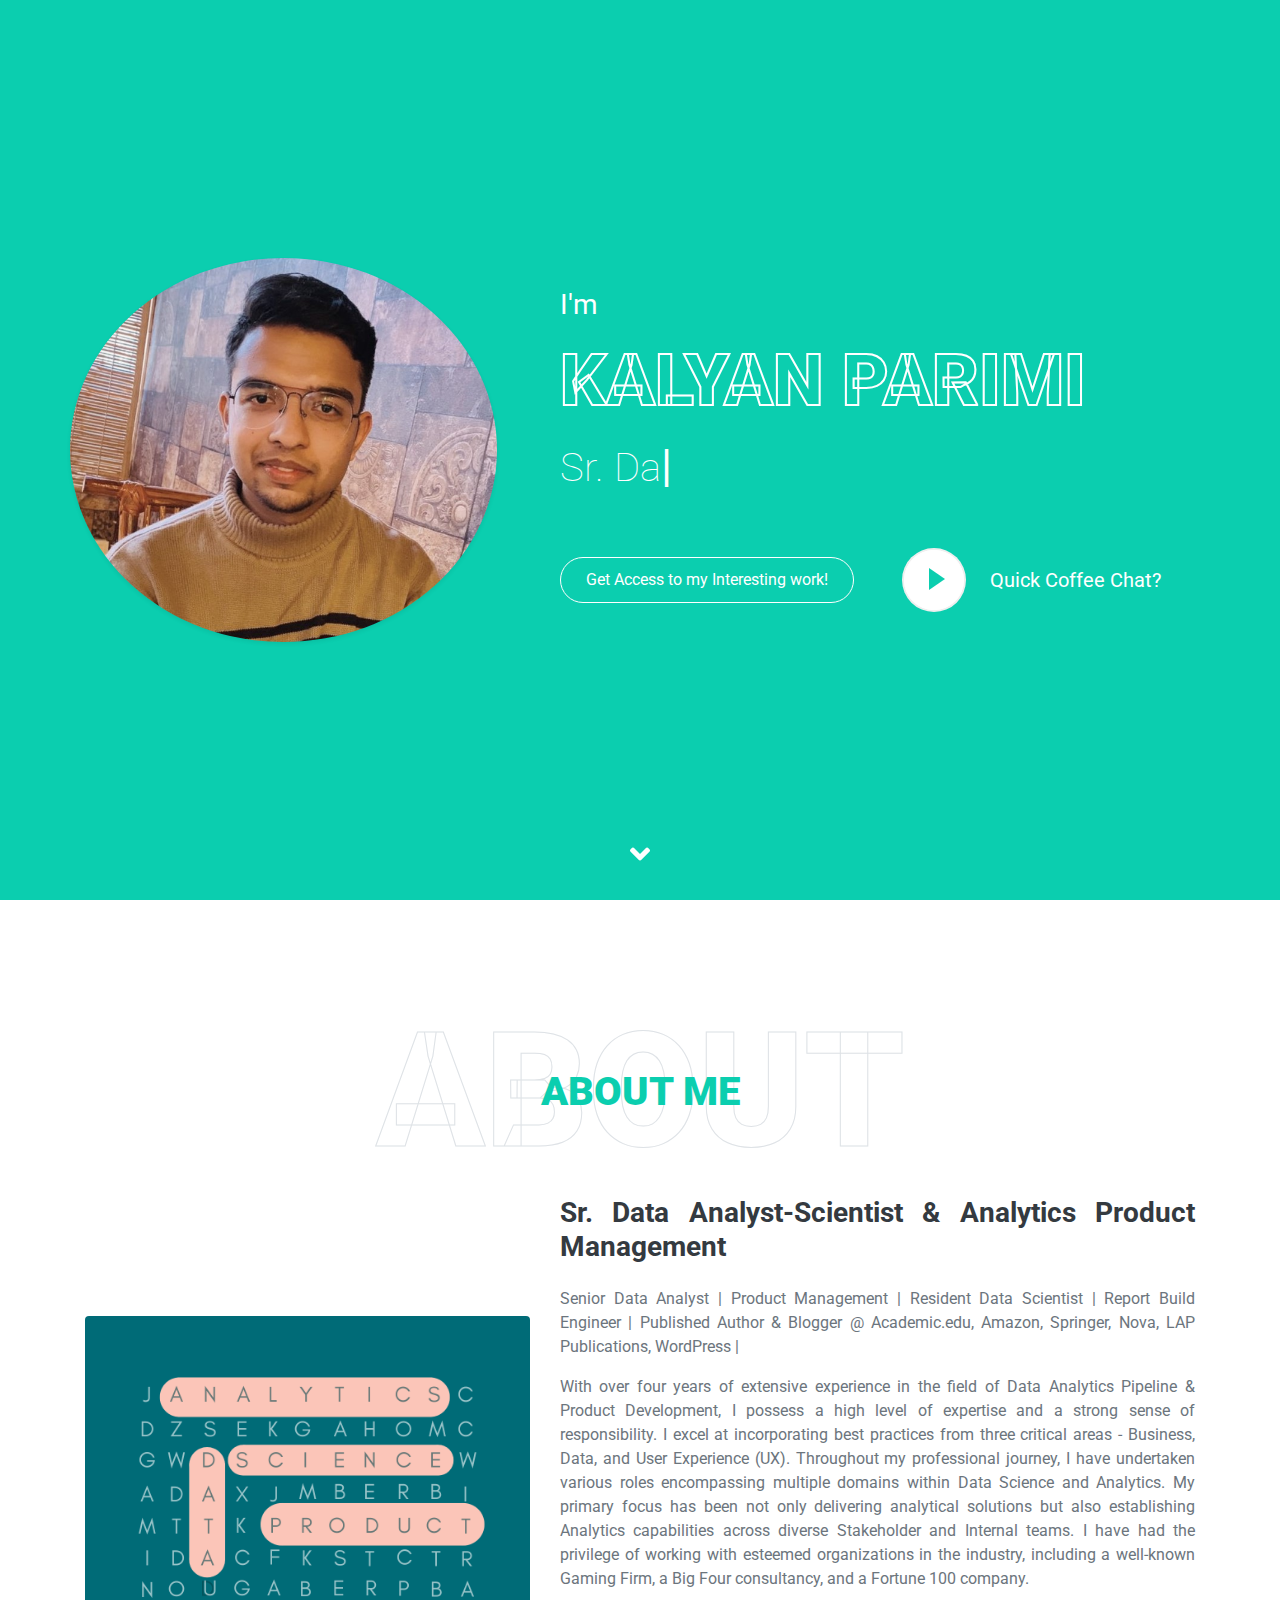
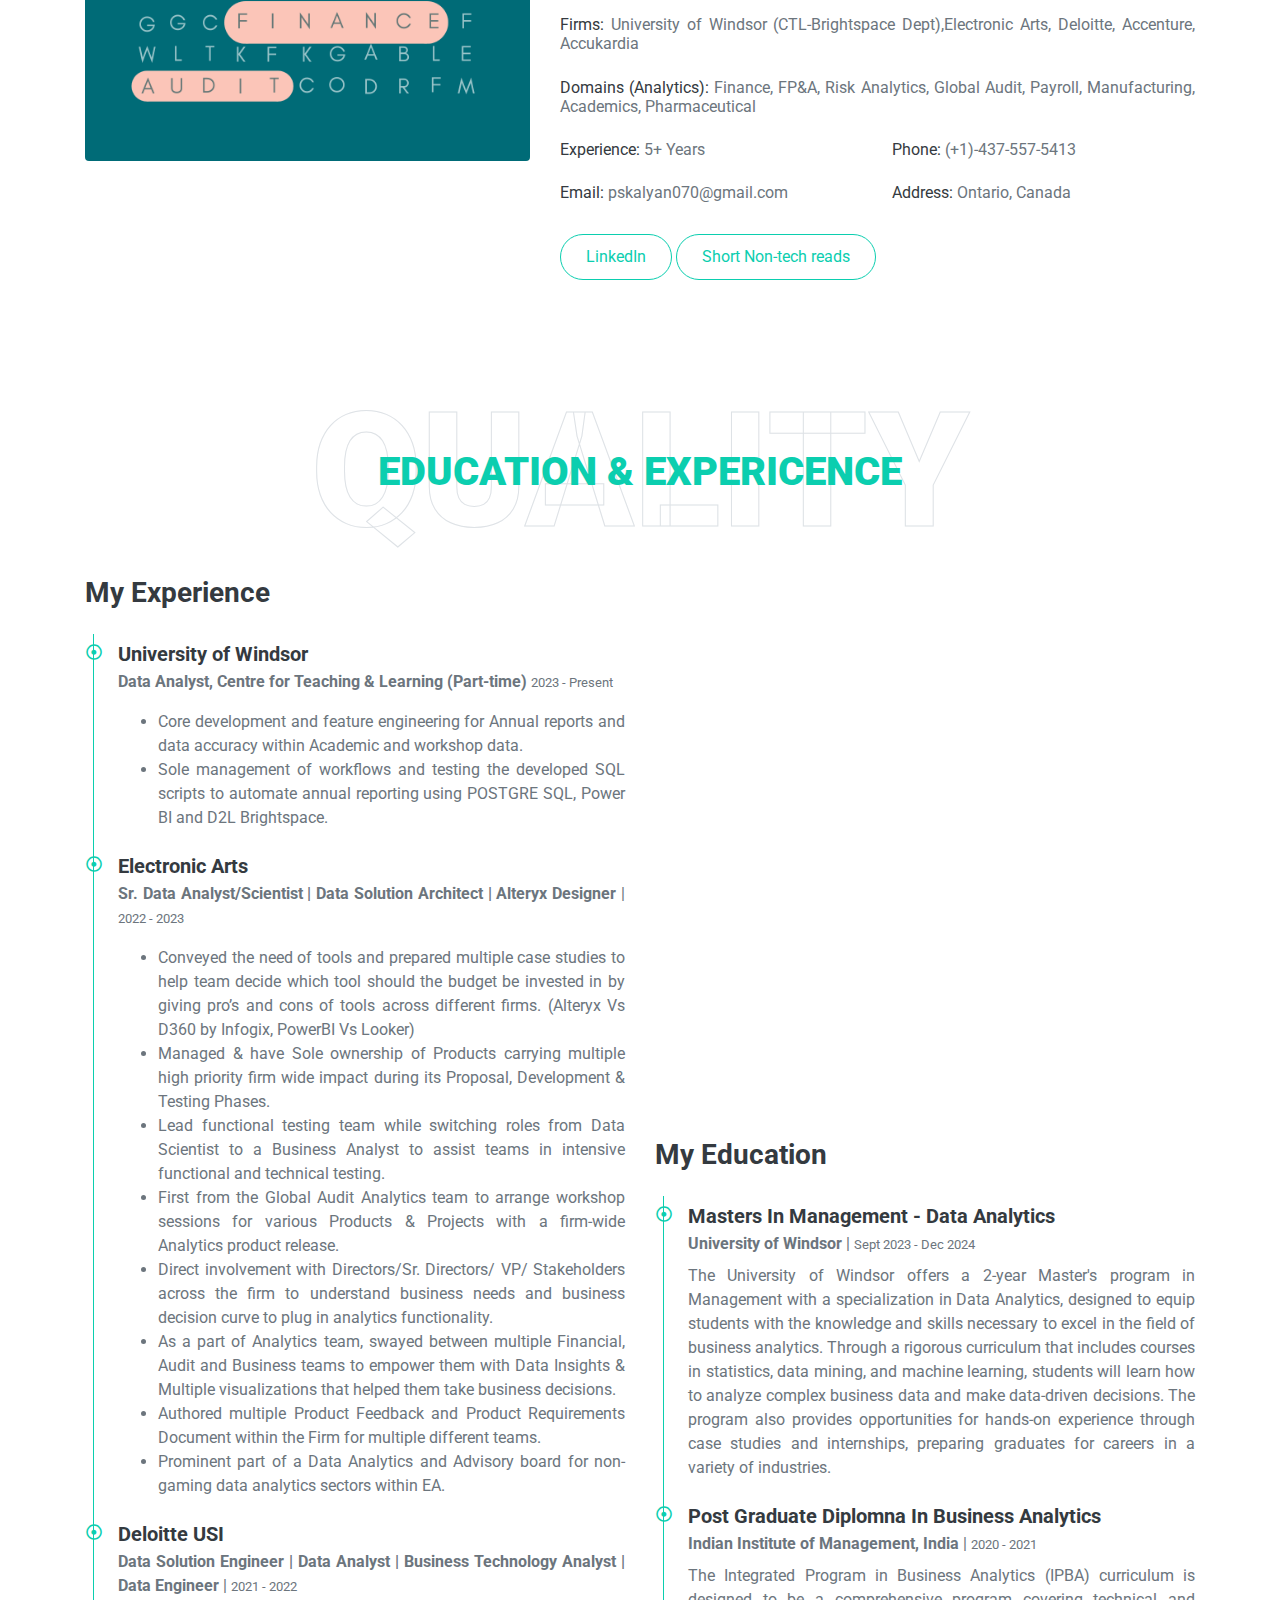
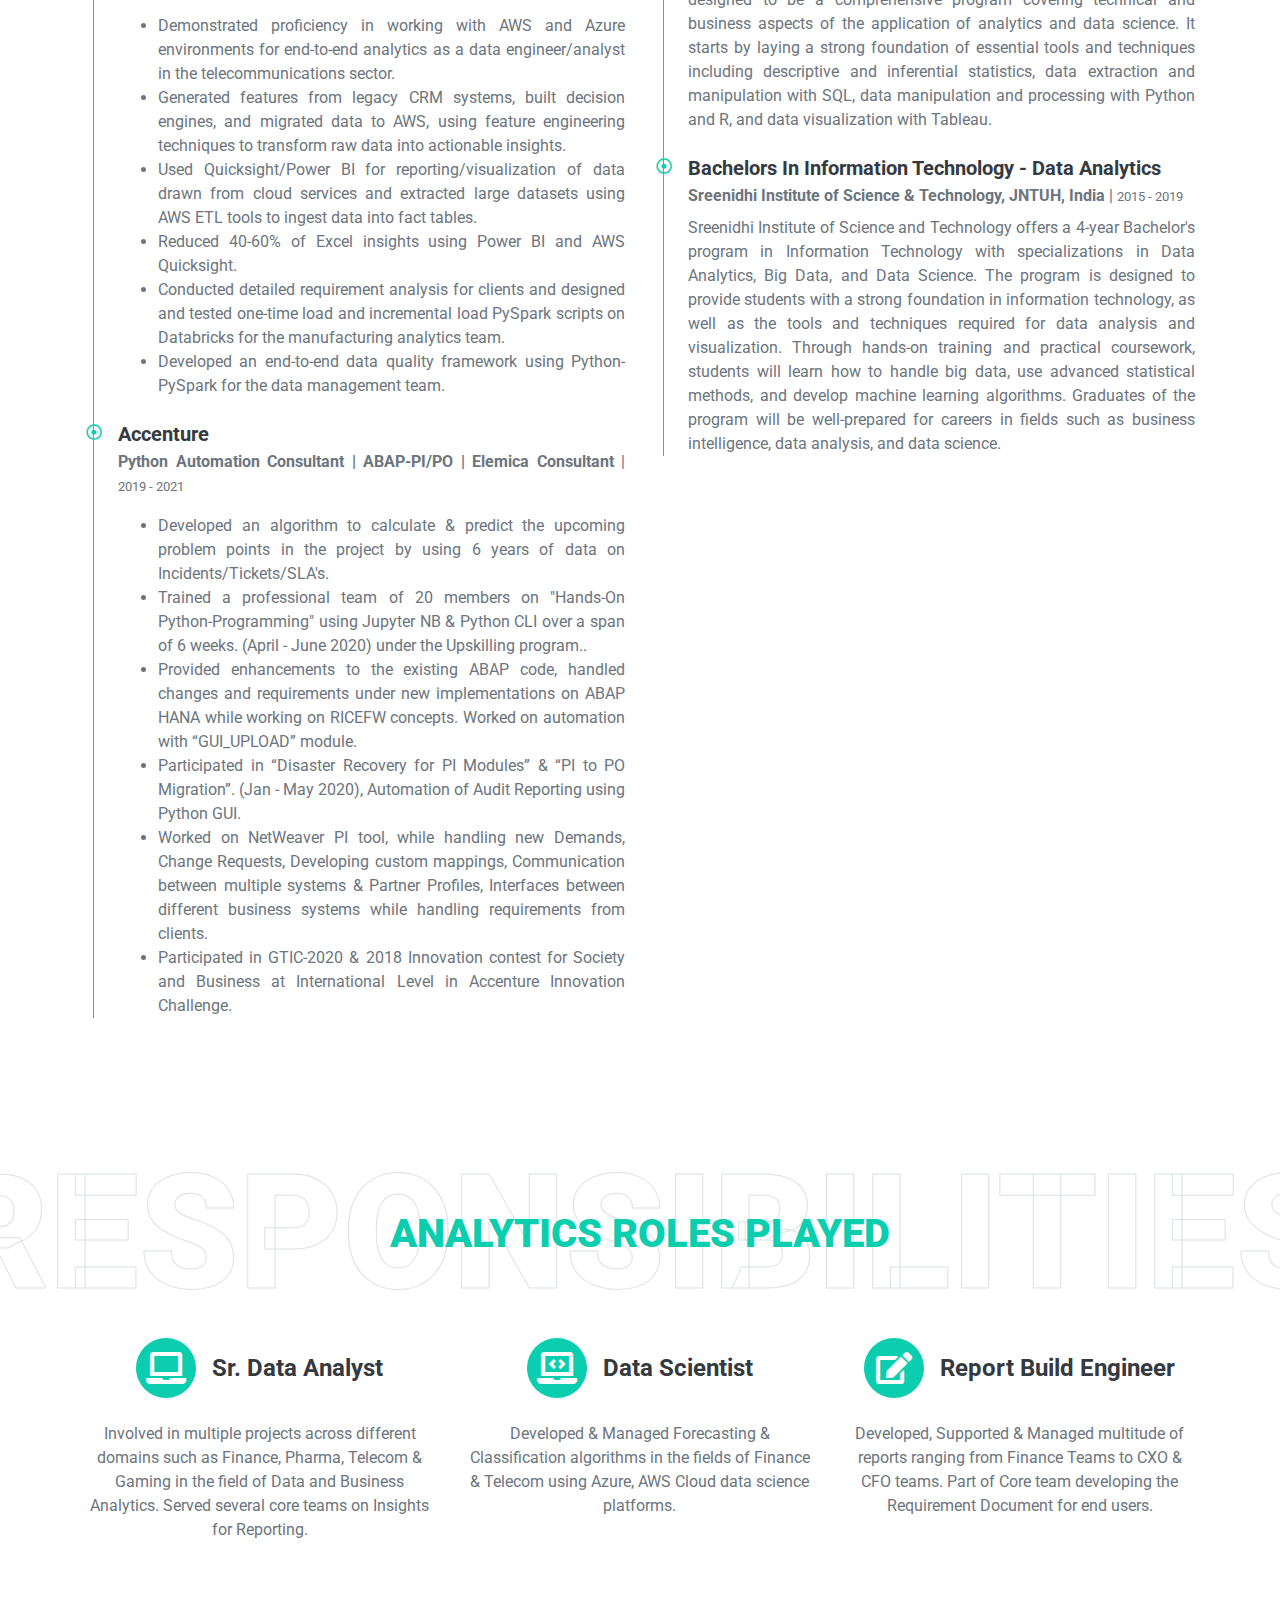
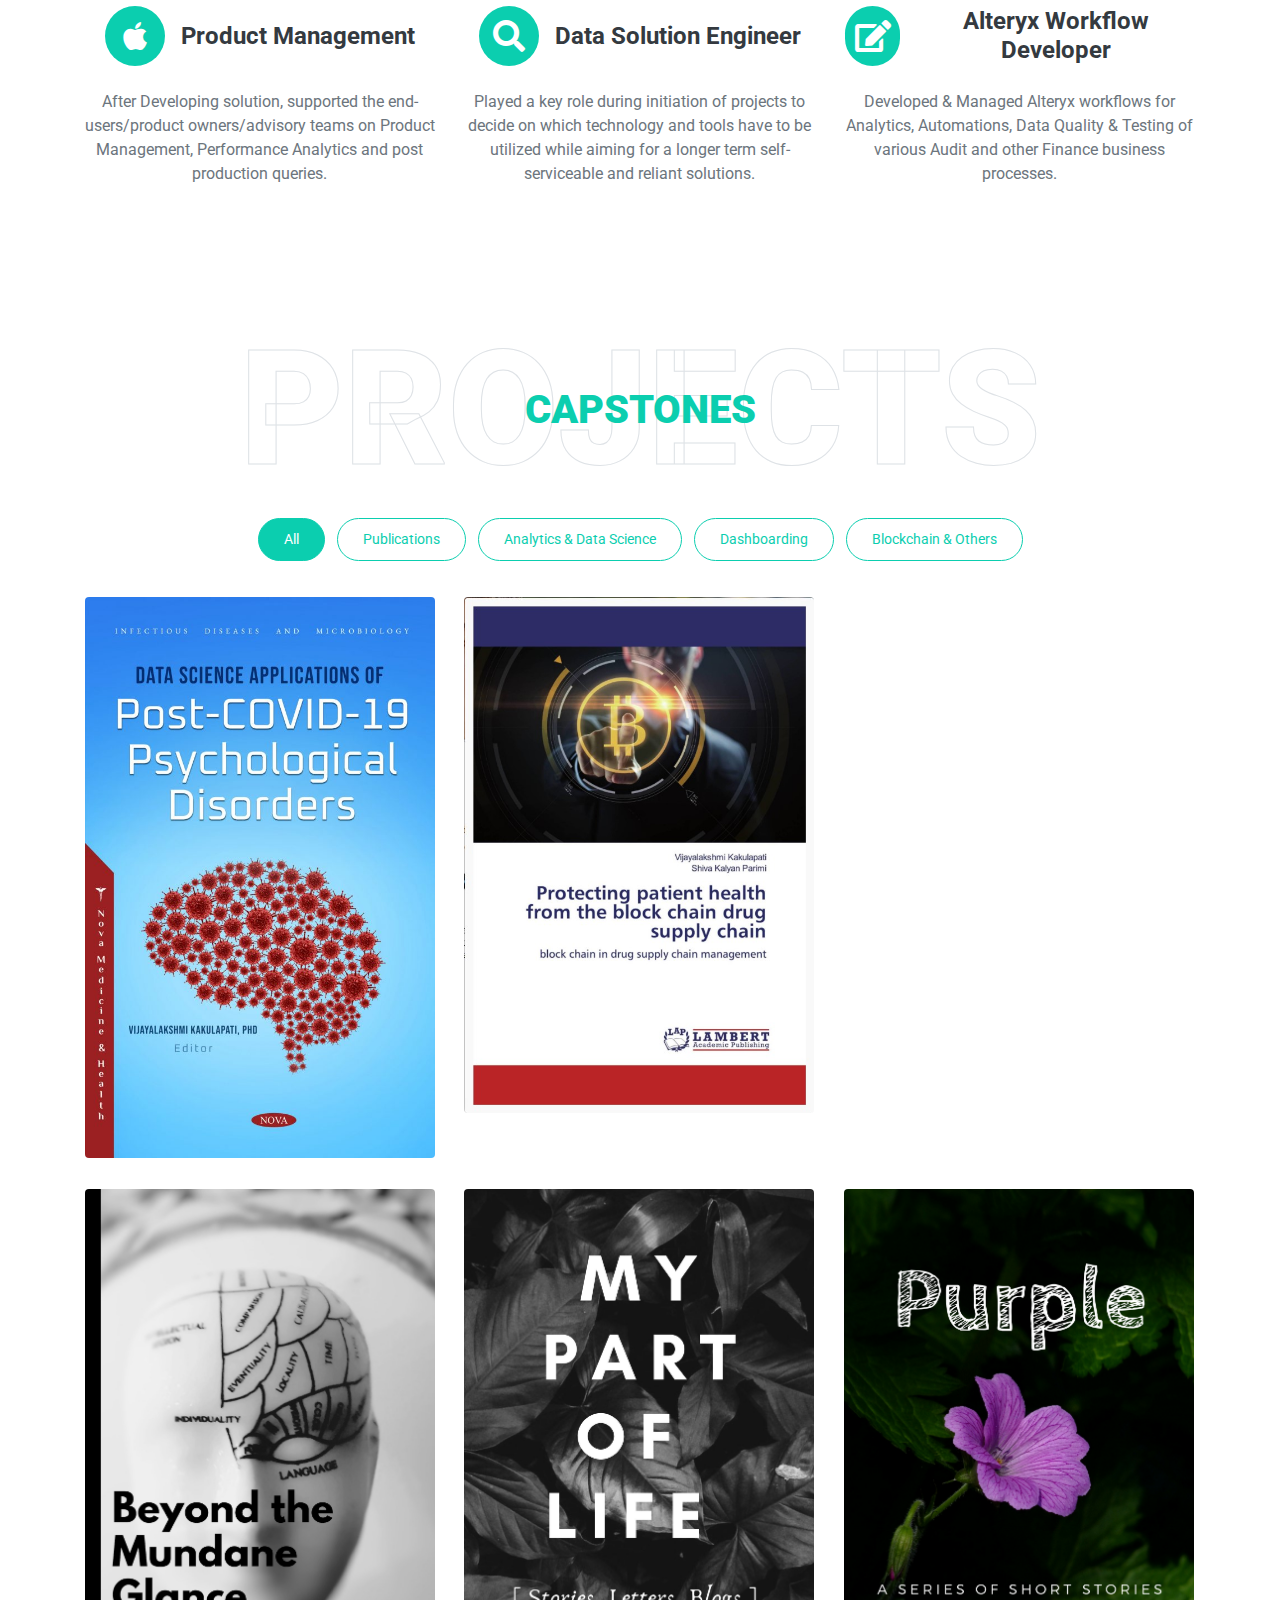
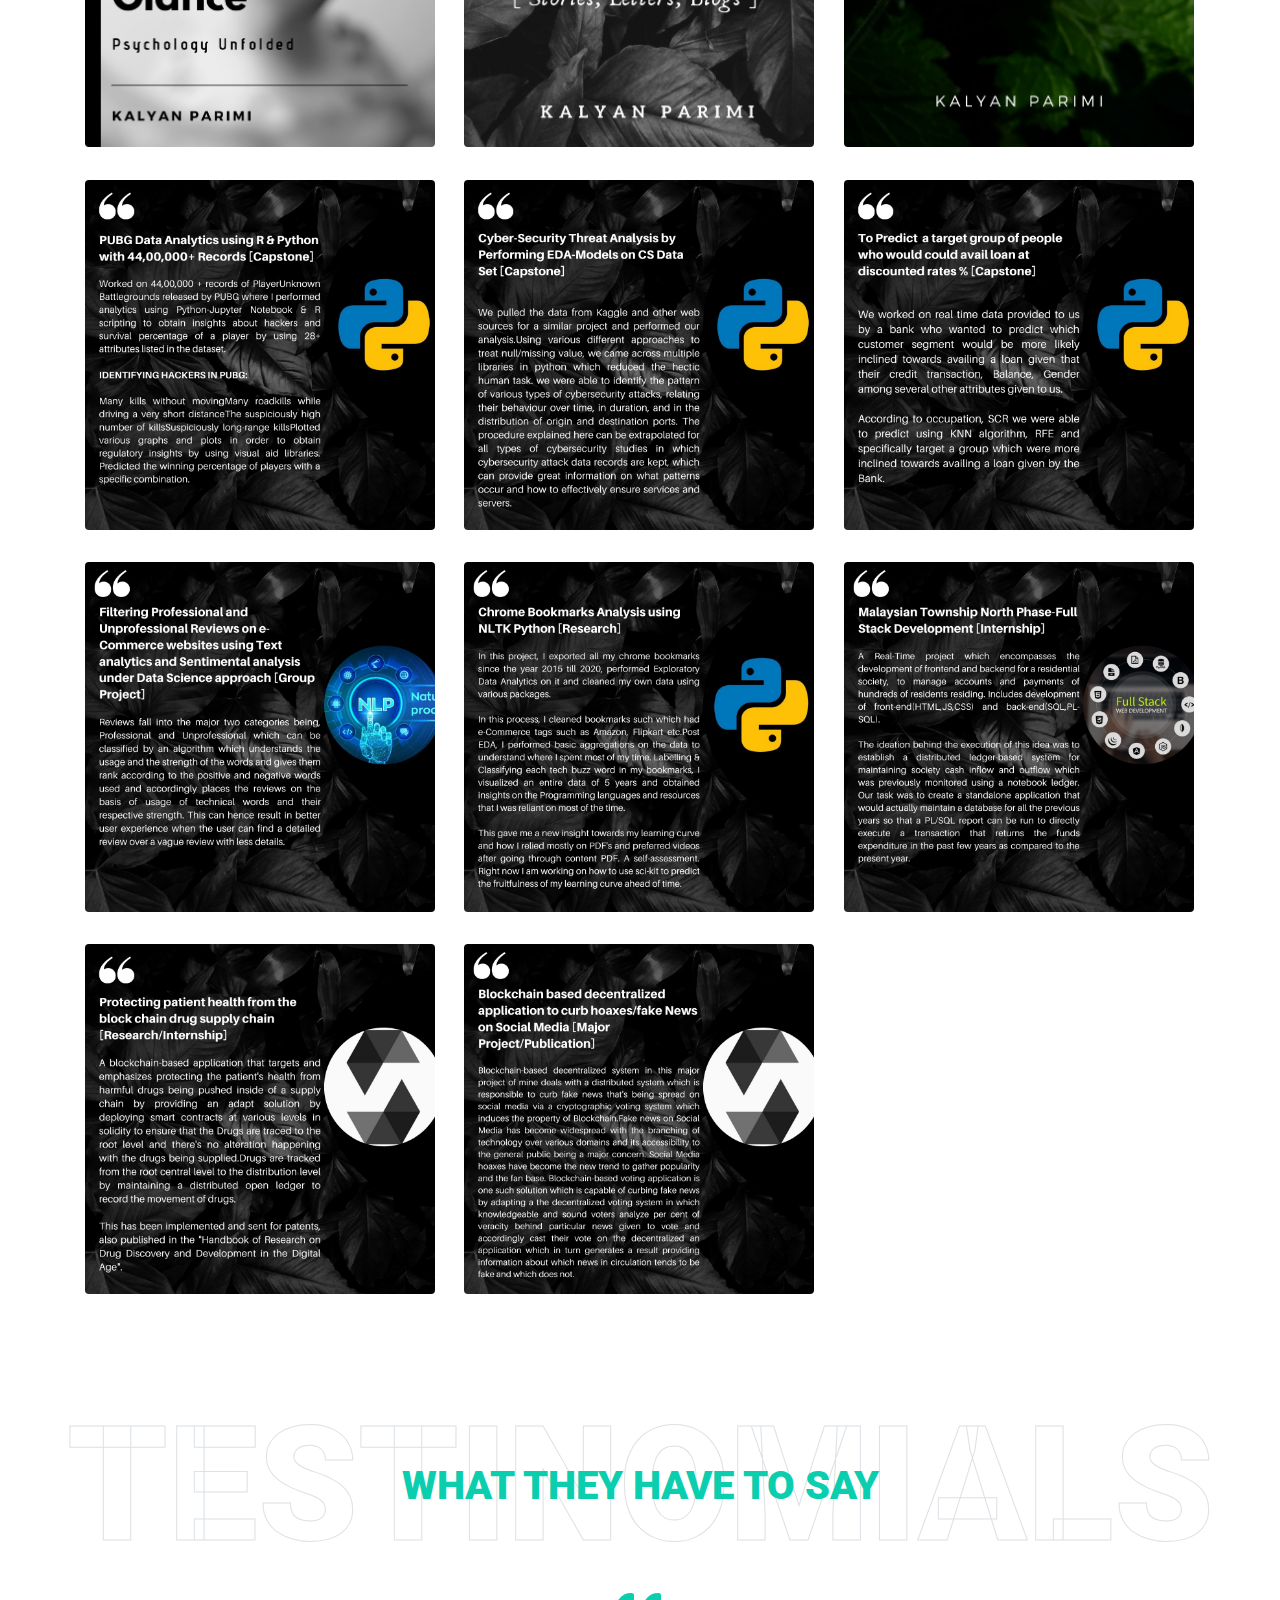
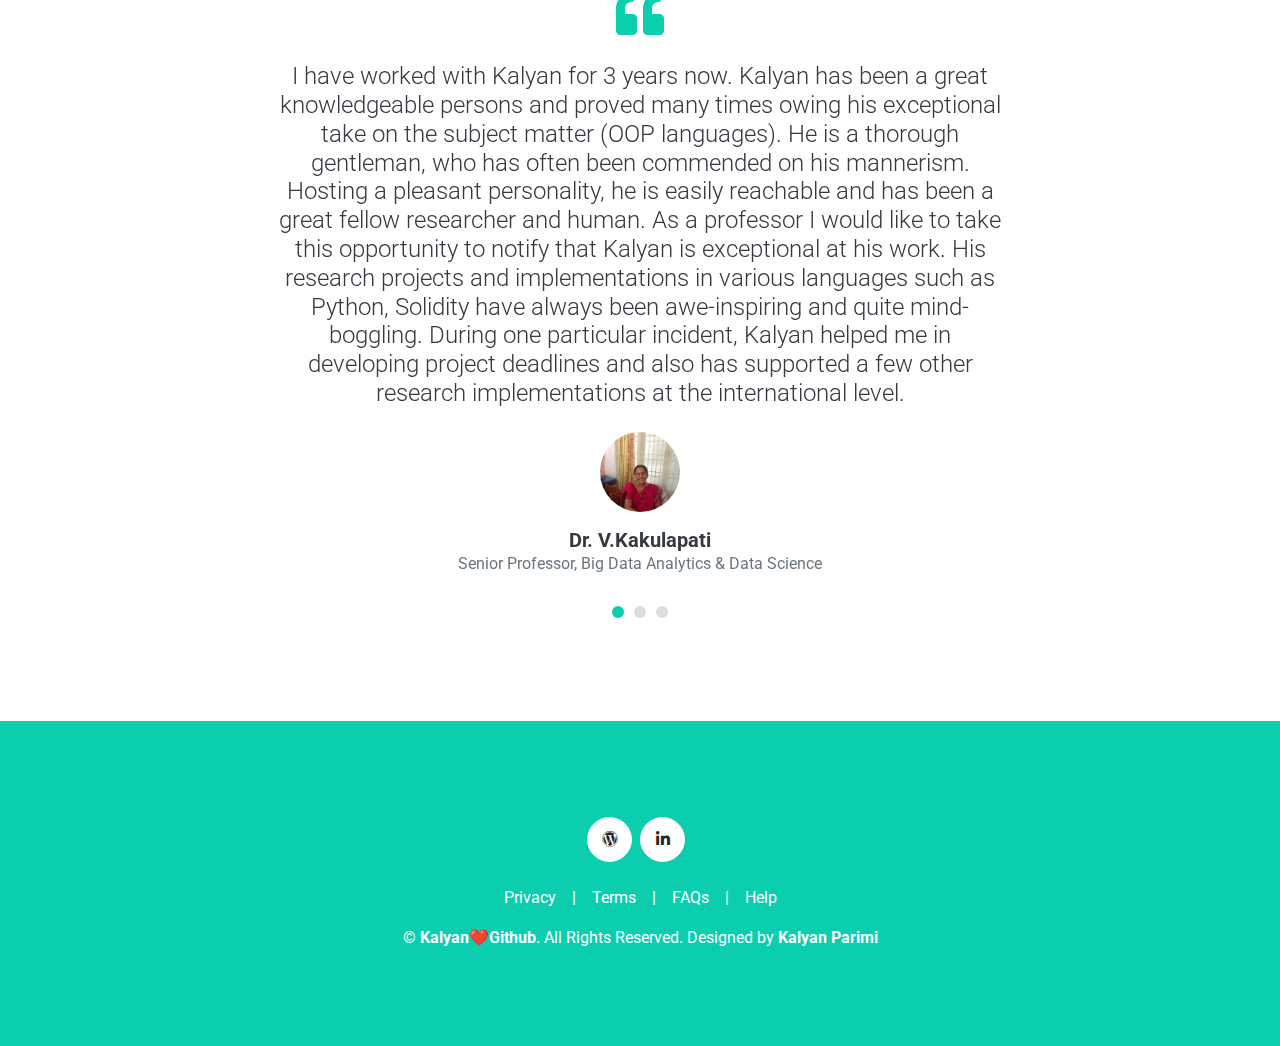
==== commit fb81b0ad: "Update index.html" ====
--- a/index.html
+++ b/index.html
@@ -151,7 +151,7 @@
                         <div class="position-relative mb-4" align="justify">
                             <i class="far fa-dot-circle text-primary position-absolute" style="top: 2px; left: -32px;"></i>
                             <h5 class="font-weight-bold mb-1">University of Windsor</h5>
-                            <p class="mb-2"><strong>Database Project Analyst, Centre for Teaching & Learning (Part-time)</strong> <small>2023 - Present</small></p>
+                            <p class="mb-2"><strong>Data Analyst, Centre for Teaching & Learning (Part-time)</strong> <small>2023 - Present</small></p>
                             <p><ul>
                                 <li>Core development and feature engineering for Annual reports and data accuracy within Academic and workshop data.</li>
                                 <li>Sole management of workflows and testing the developed SQL scripts to automate annual reporting using POSTGRE SQL, Power BI and D2L Brightspace.</li>
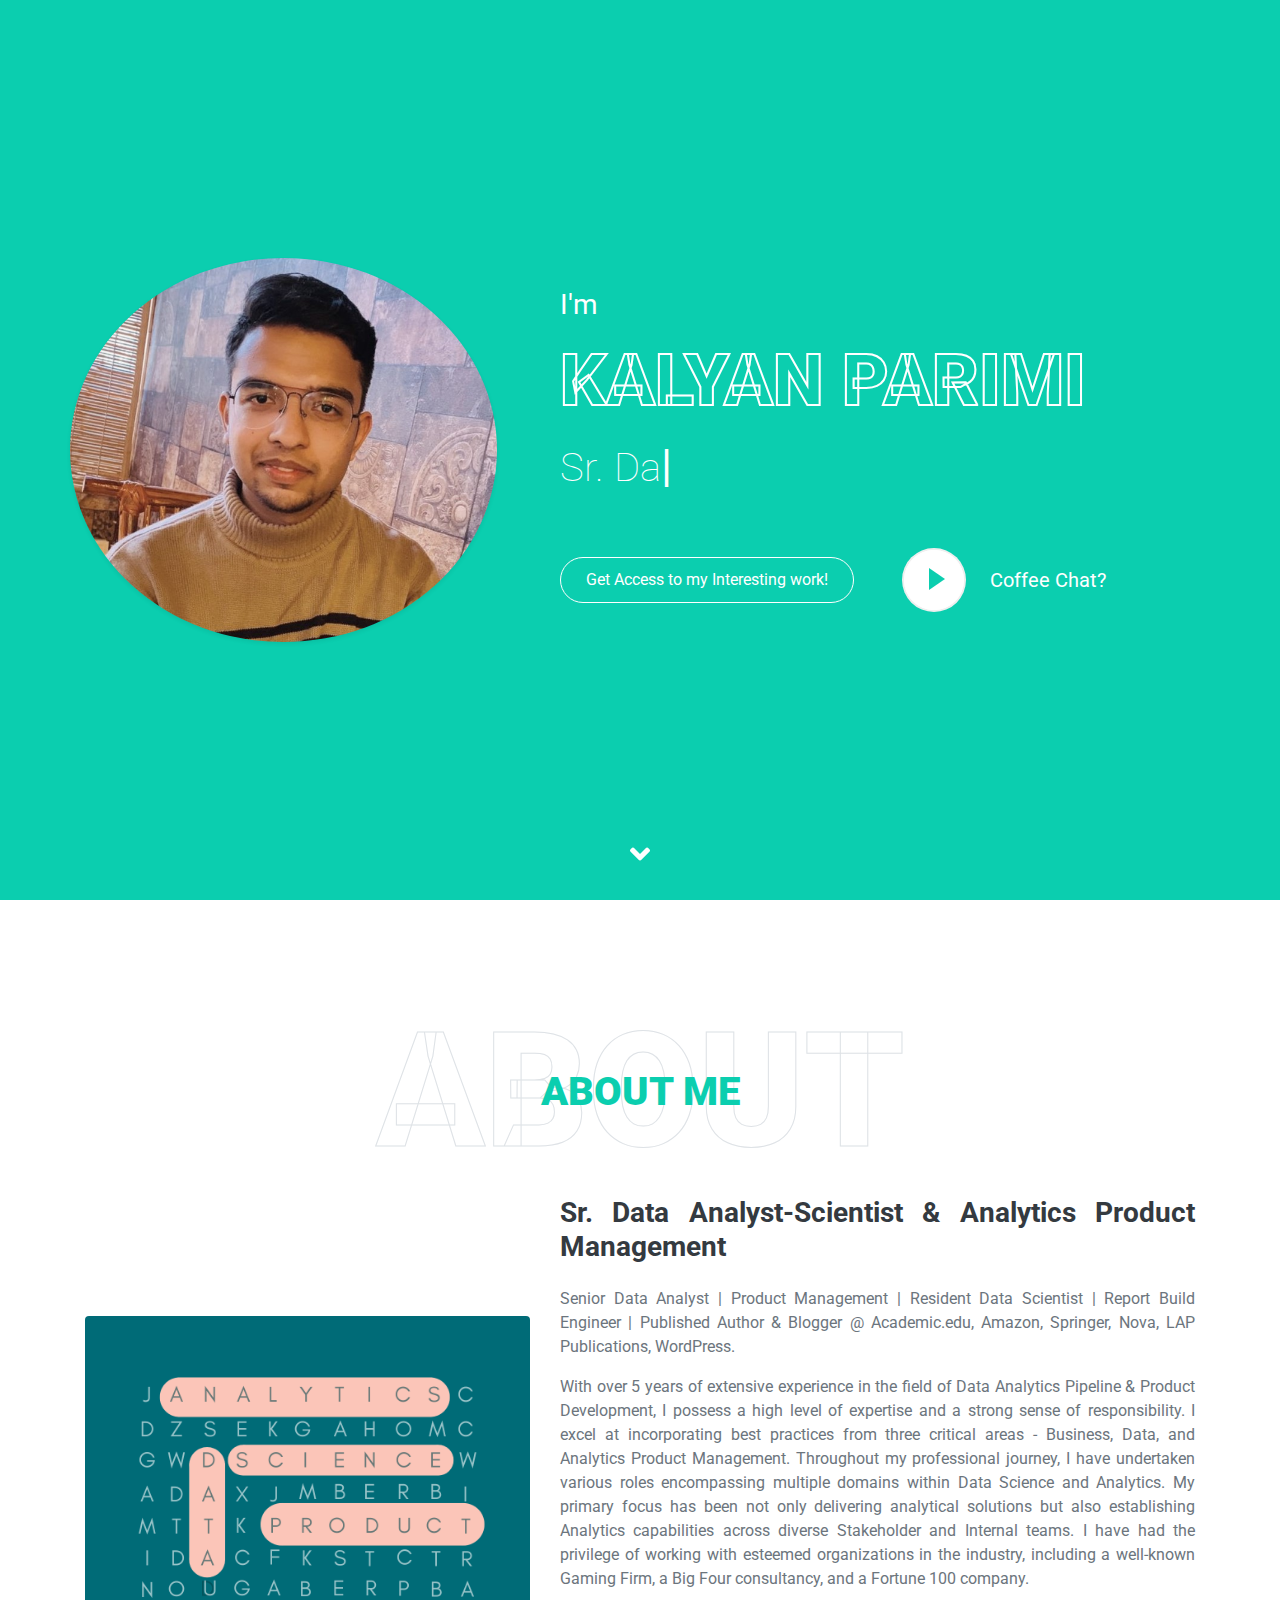
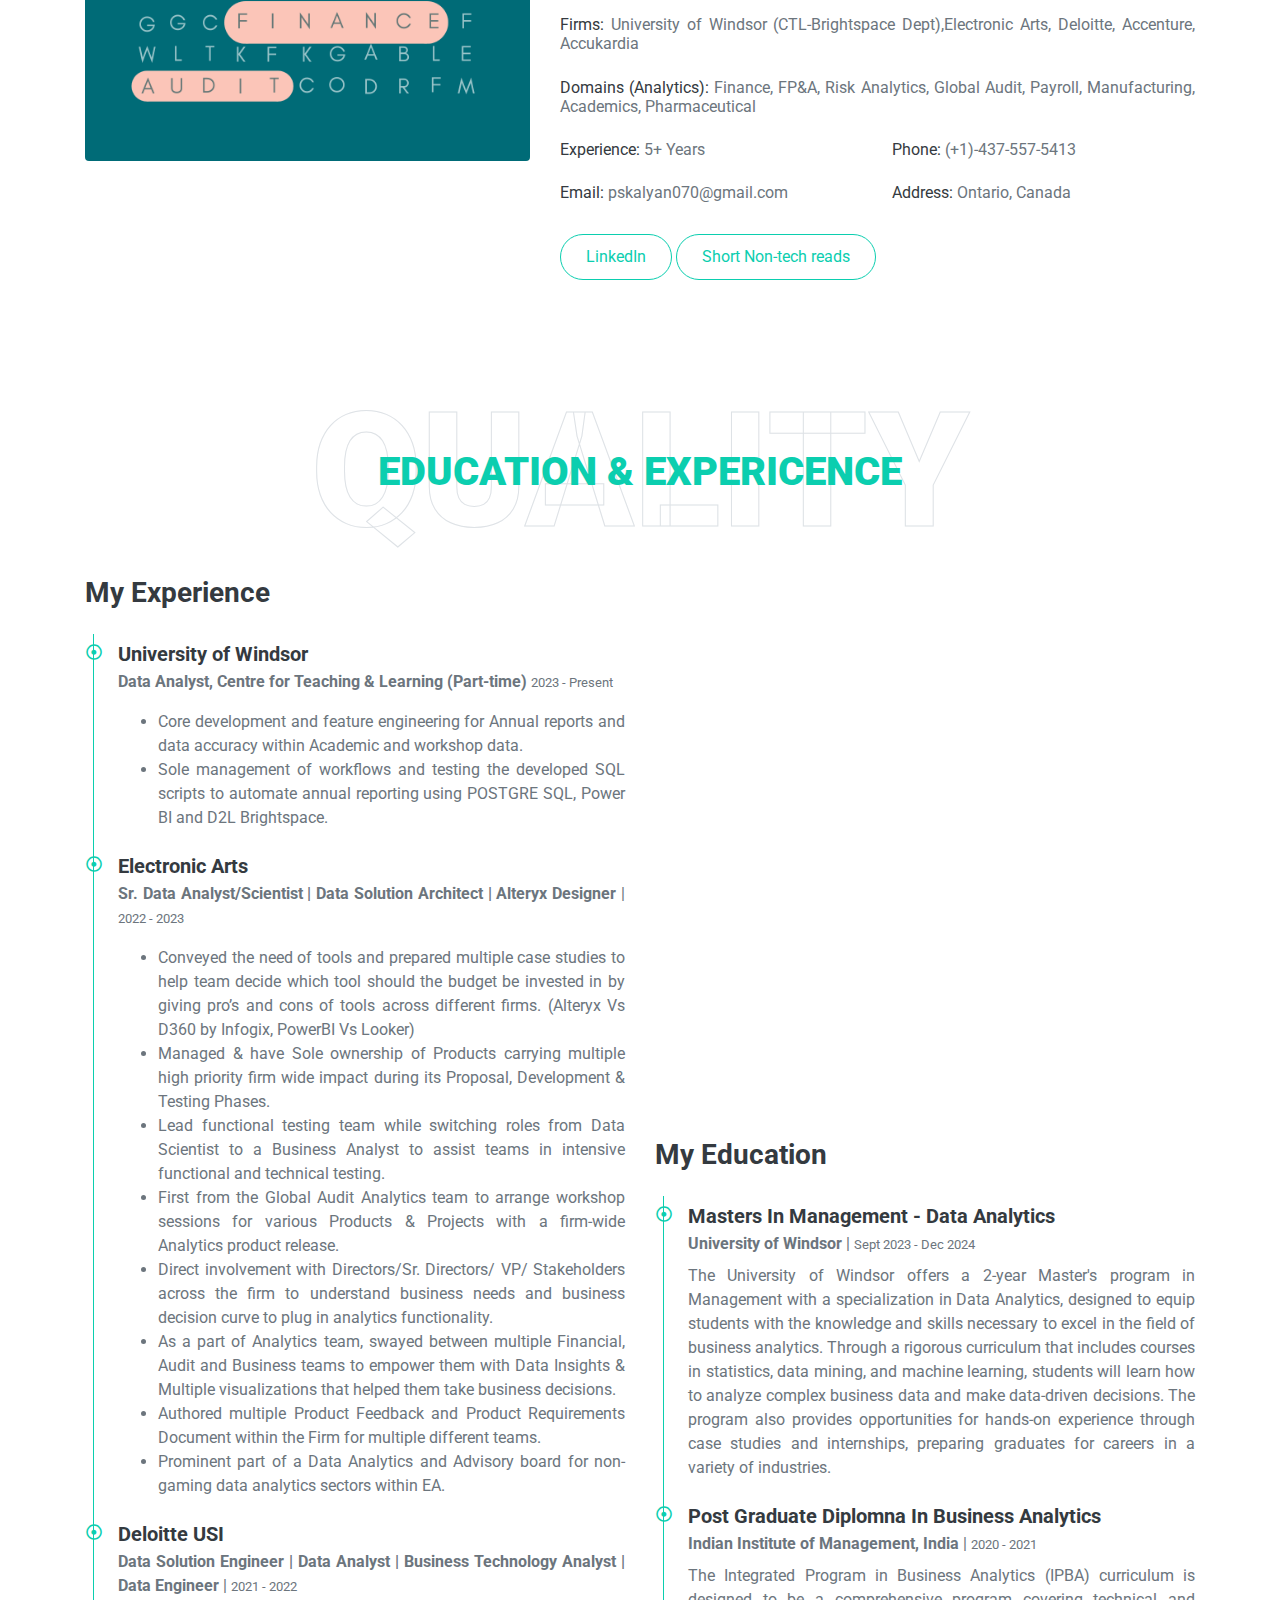
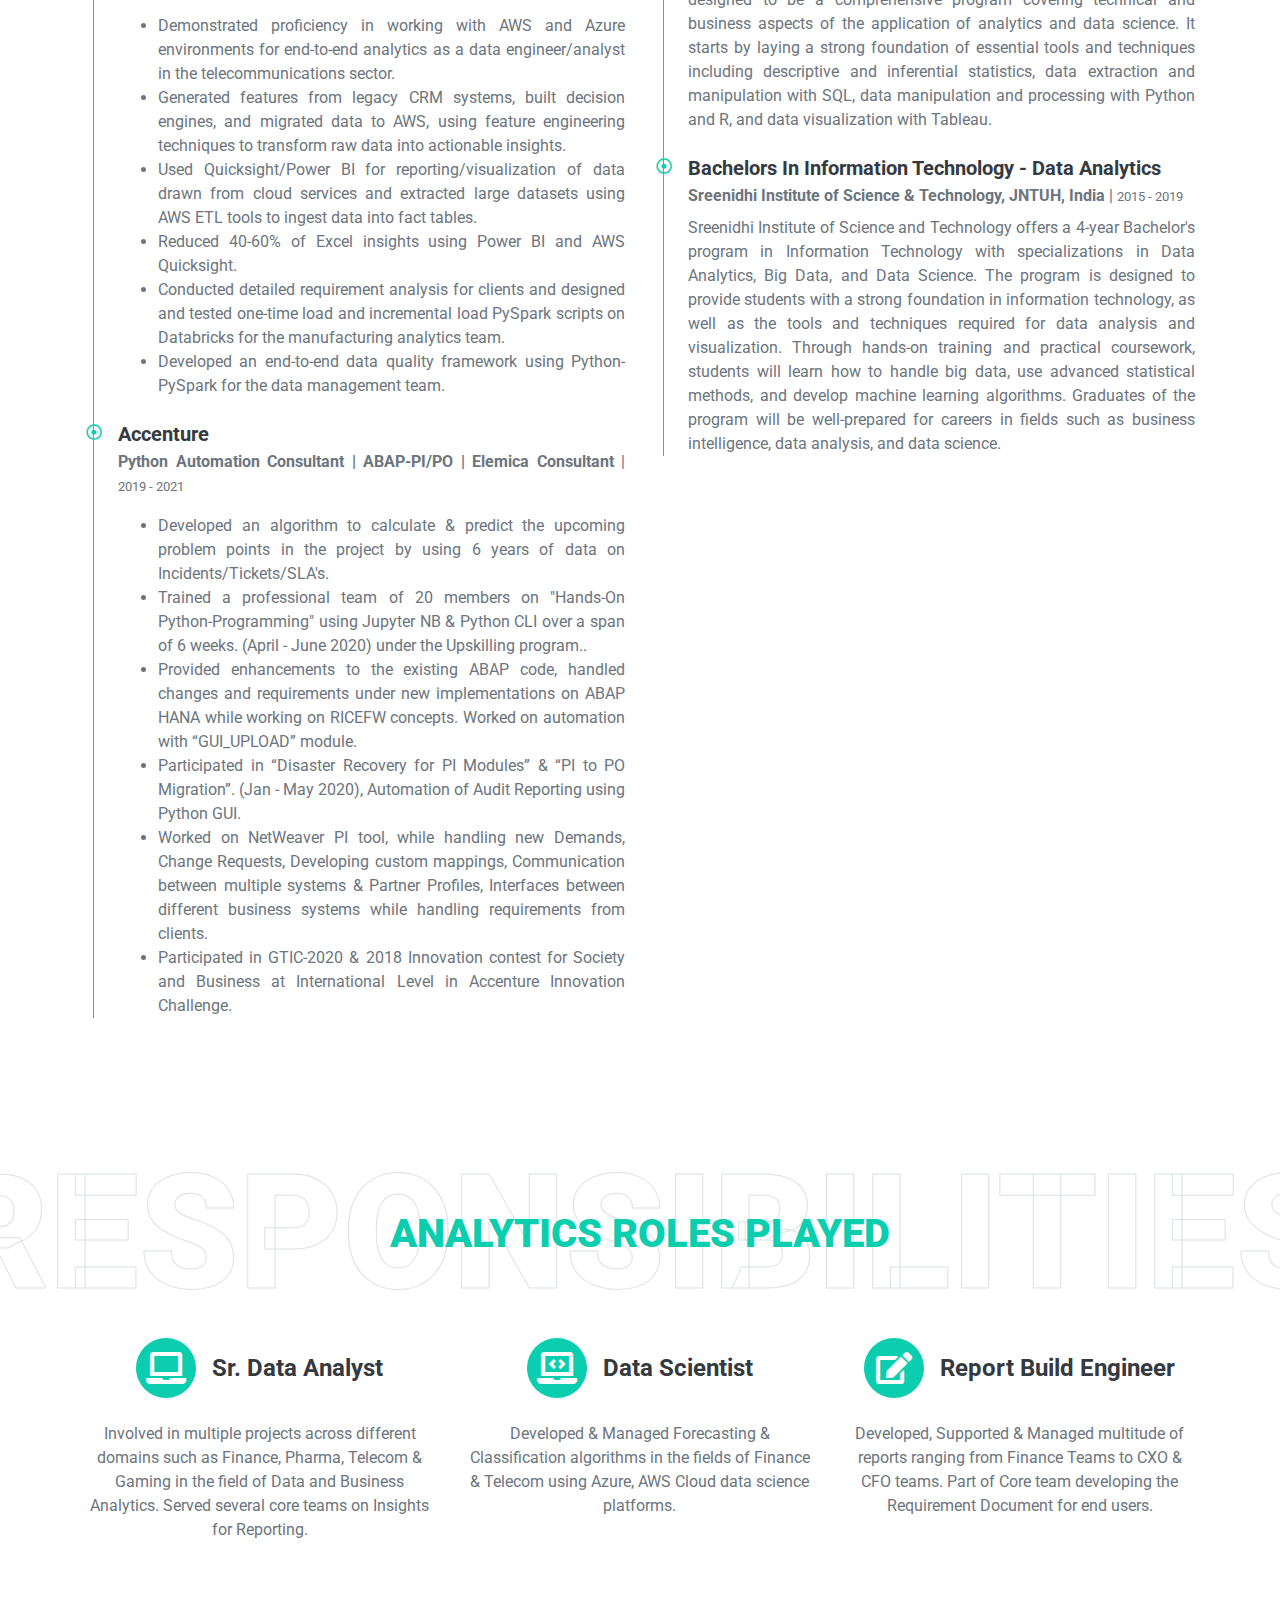
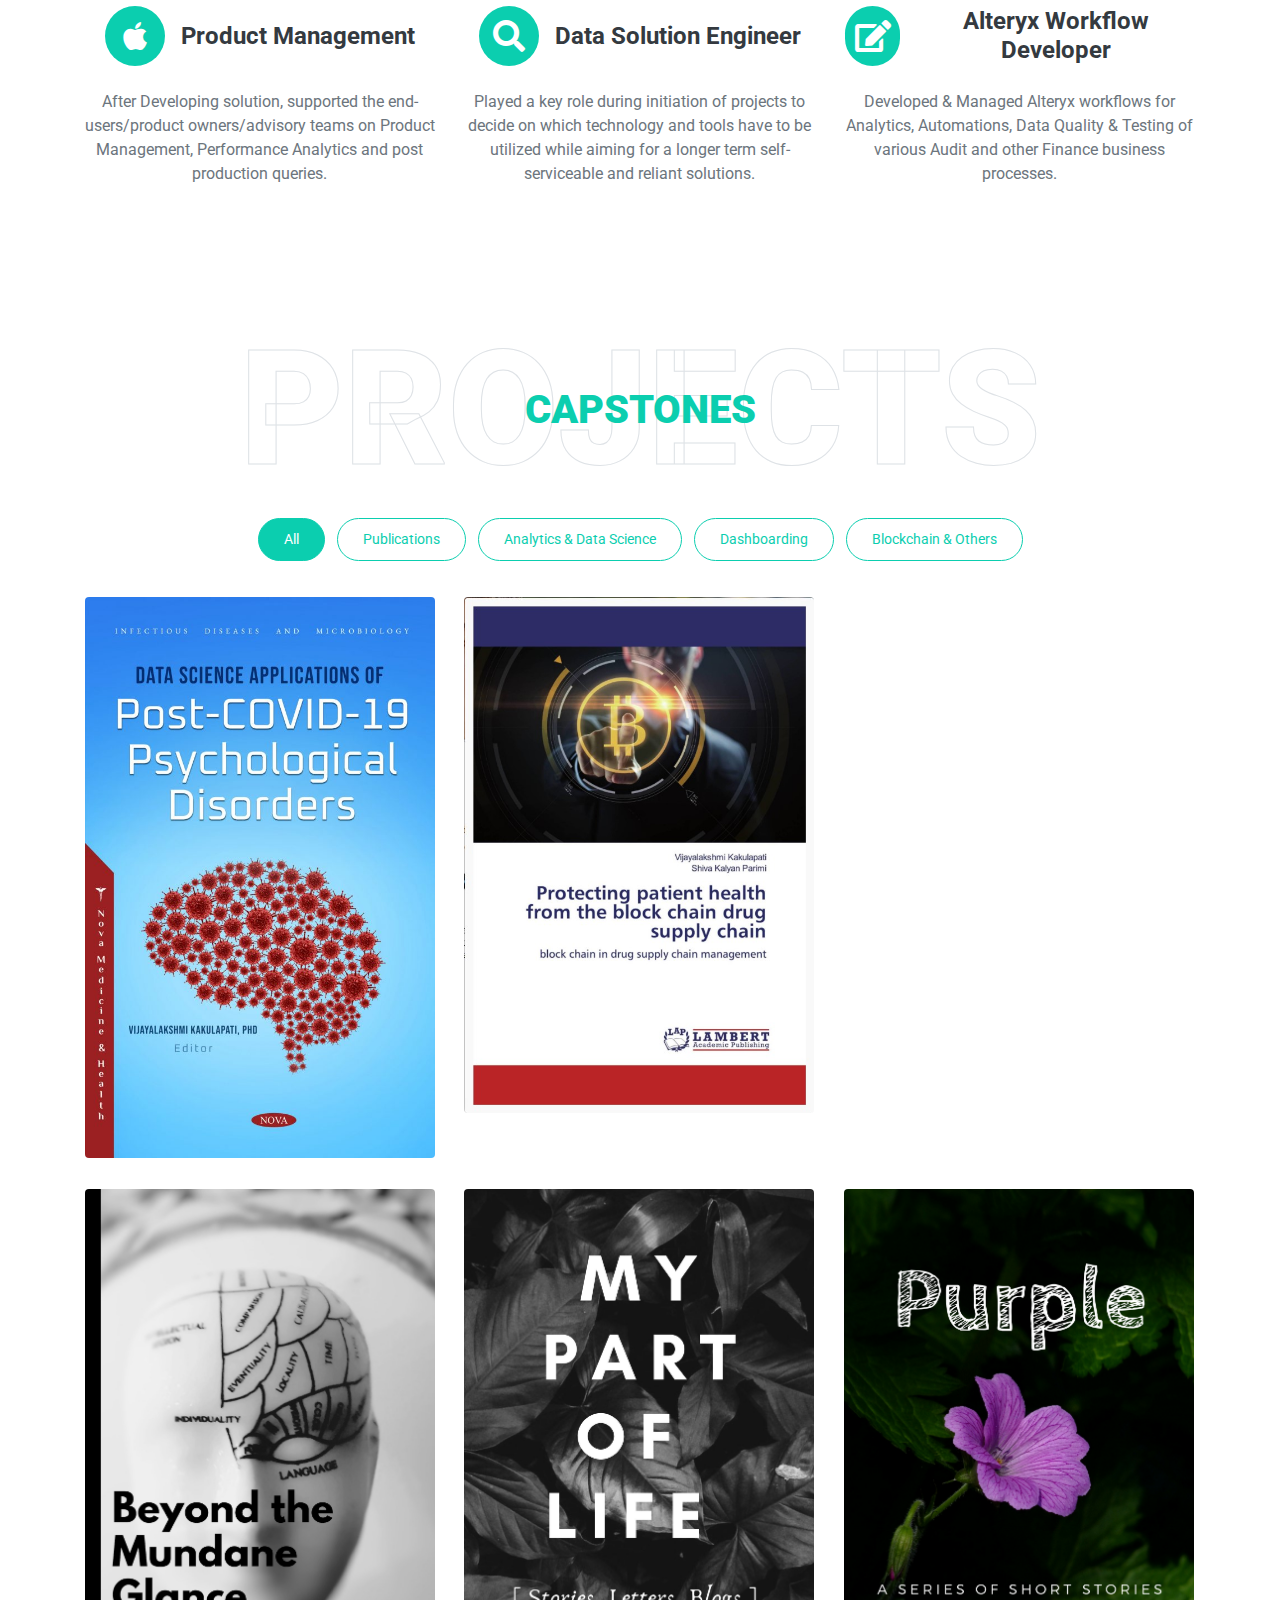
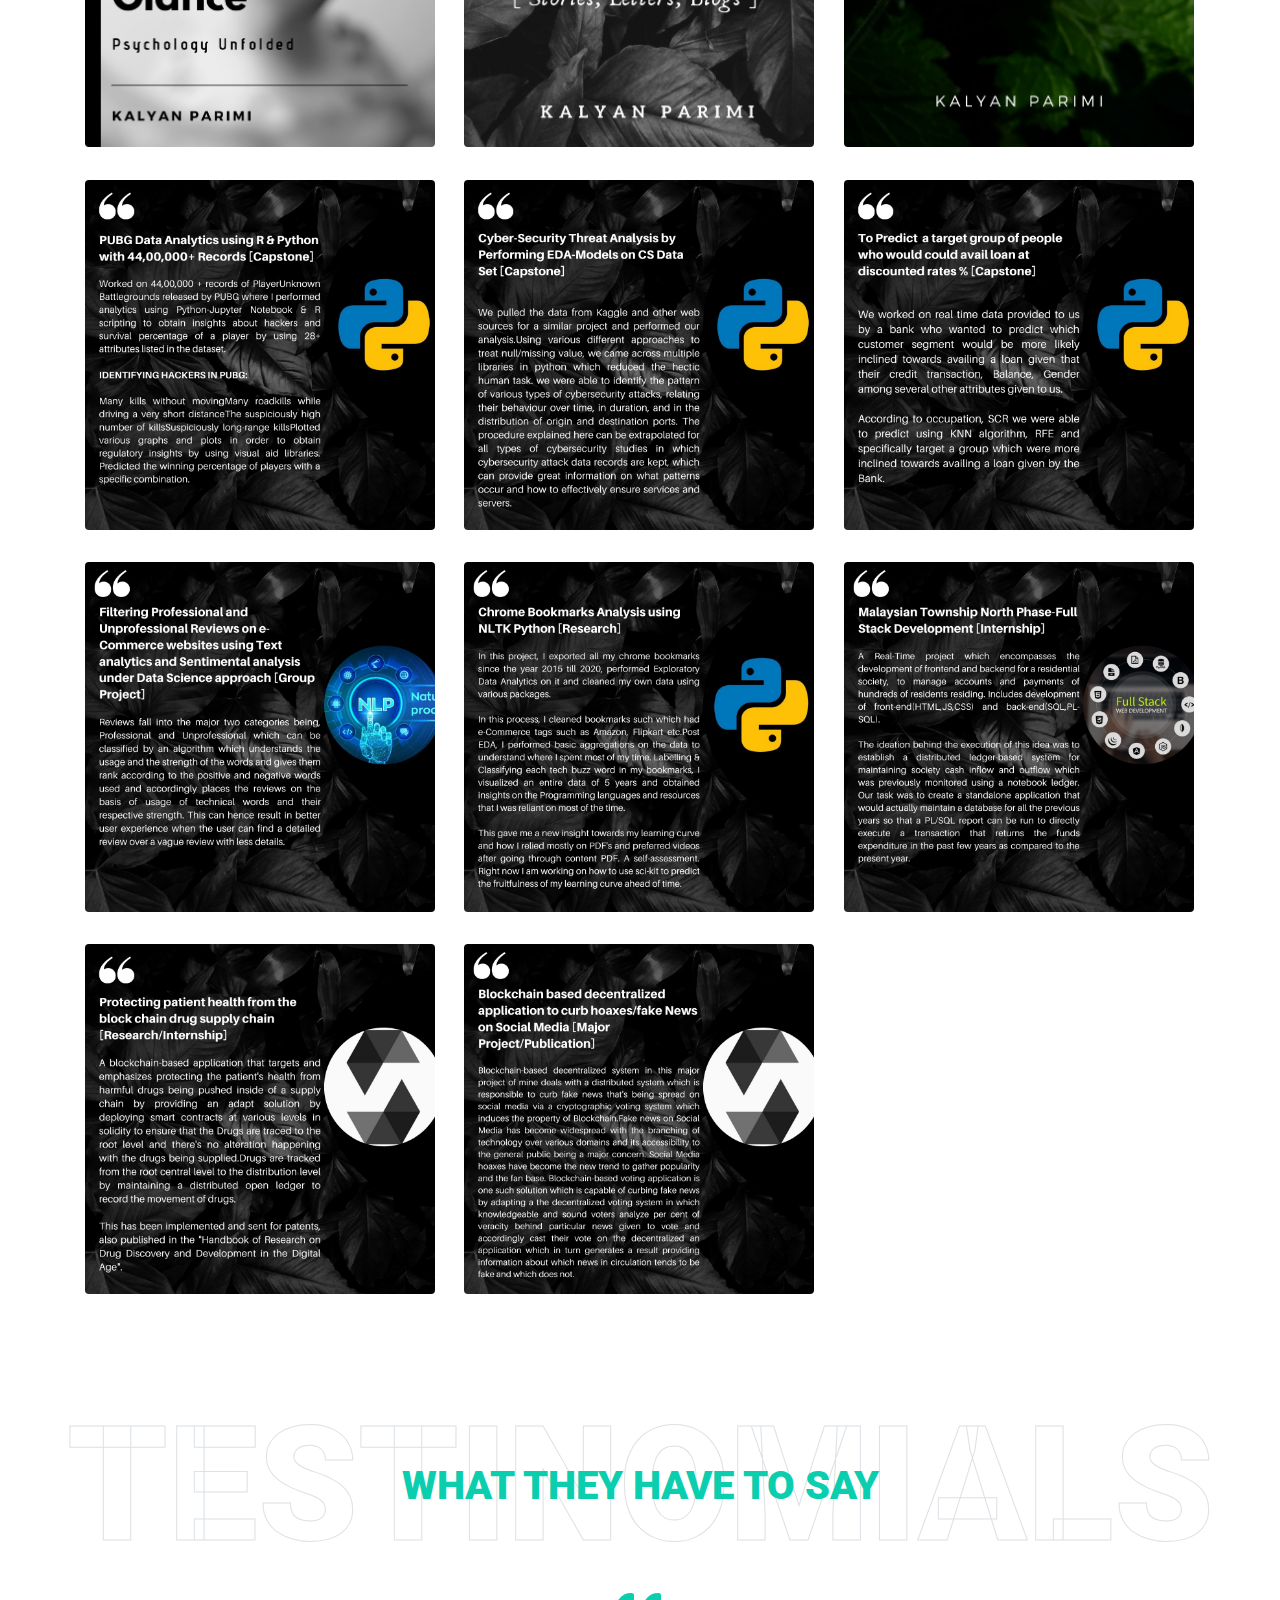
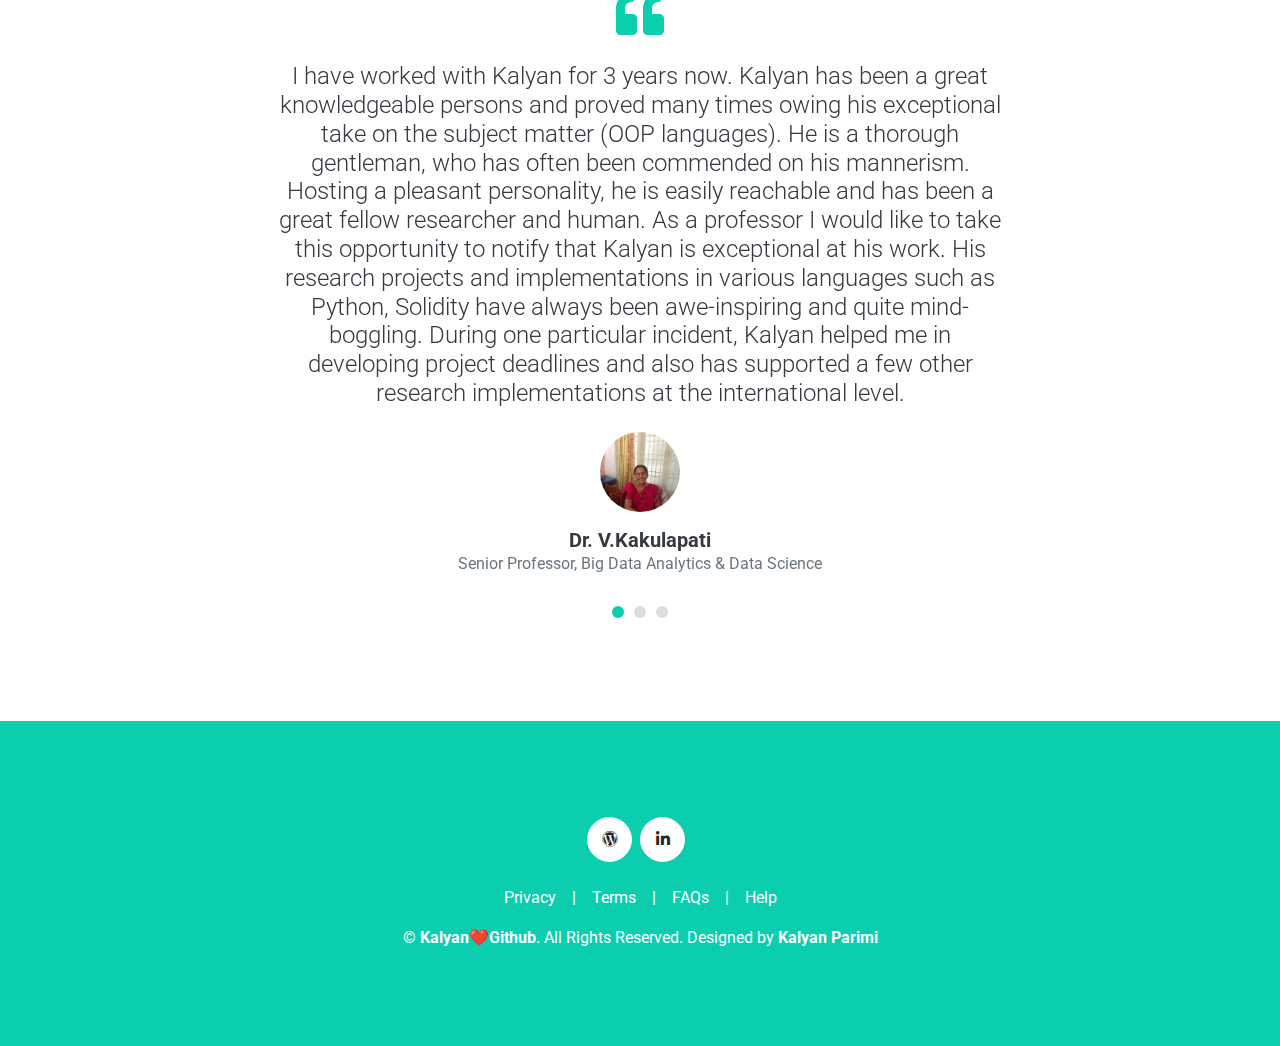
==== commit f24a50df: "Update index.html" ====
--- a/index.html
+++ b/index.html
@@ -87,7 +87,7 @@
                             data-src="https://calendly.com/kalyanparimi/schedule-a-call-with-kalyan" data-target="#videoModal">
                             <span></span>
                         </button>
-                        <h5 class="font-weight-normal text-white m-0 ml-4 d-none d-sm-block">Quick Coffee Chat?</h5>
+                        <h5 class="font-weight-normal text-white m-0 ml-4 d-none d-sm-block">Coffee Chat?</h5>
                     </div>
                 </div>
             </div>
@@ -109,10 +109,10 @@
                 </div>
                 <div class="col-lg-7" align = "justify">
                     <h3 class="mb-4">Sr. Data Analyst-Scientist & Analytics Product Management</h3>
-                    <p class = "justify">Senior Data Analyst | Product Management | Resident Data Scientist | Report Build Engineer | Published Author & Blogger @ Academic.edu, Amazon, Springer, Nova, LAP Publications, WordPress |
+                    <p class = "justify">Senior Data Analyst | Product Management | Resident Data Scientist | Report Build Engineer | Published Author & Blogger @ Academic.edu, Amazon, Springer, Nova, LAP Publications, WordPress.
                         </p>   
-                    <p class = "justify">With over four years of extensive experience in the field of Data Analytics Pipeline & Product Development, I possess a high level of expertise and a strong sense of responsibility. 
-                        I excel at incorporating best practices from three critical areas - Business, Data, and User Experience (UX). Throughout my professional journey, 
+                    <p class = "justify">With over 5 years of extensive experience in the field of Data Analytics Pipeline & Product Development, I possess a high level of expertise and a strong sense of responsibility. 
+                        I excel at incorporating best practices from three critical areas - Business, Data, and Analytics Product Management. Throughout my professional journey, 
                         I have undertaken various roles encompassing multiple domains within Data Science and Analytics. My primary focus has been not only delivering analytical solutions but also establishing Analytics capabilities across diverse Stakeholder and Internal teams. 
                         I have had the privilege of working with esteemed organizations in the industry, including a well-known Gaming Firm, a Big Four consultancy, and a Fortune 100 company.</p>
                     <div class="row mb-3">
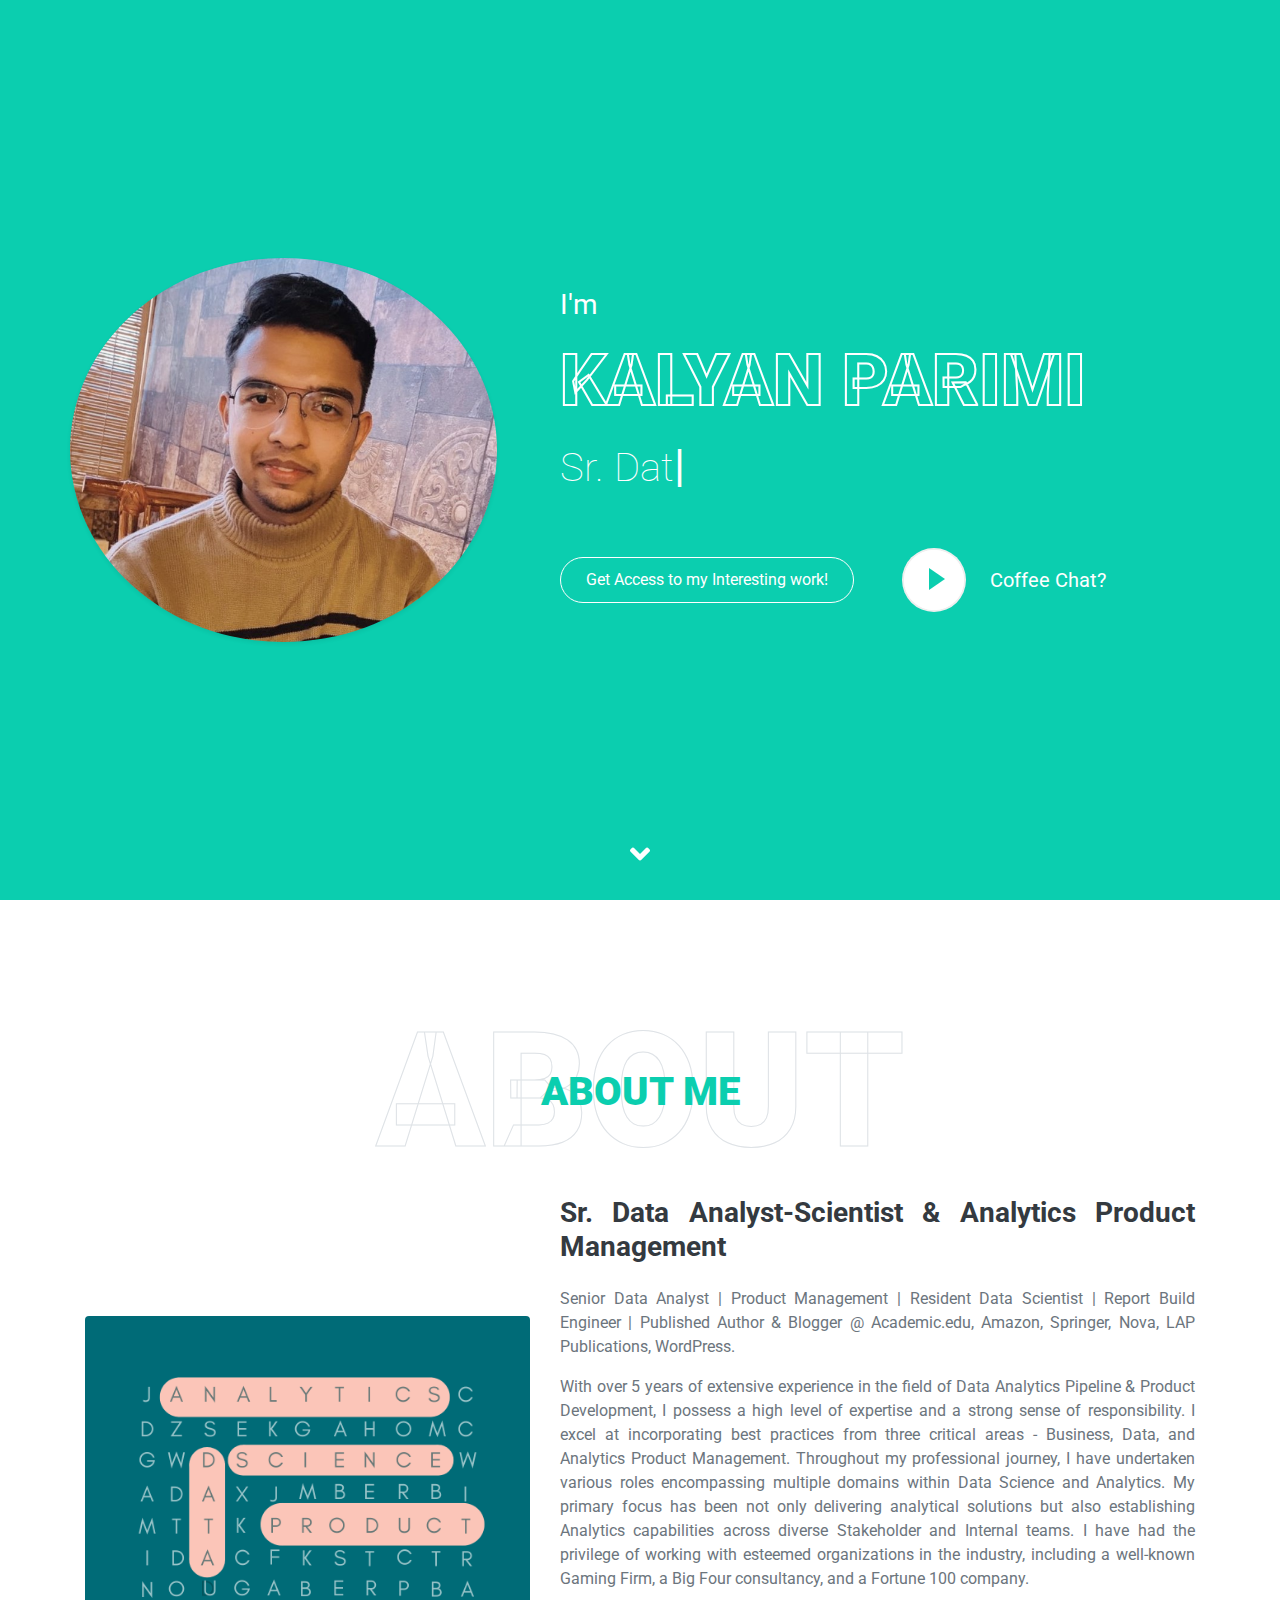
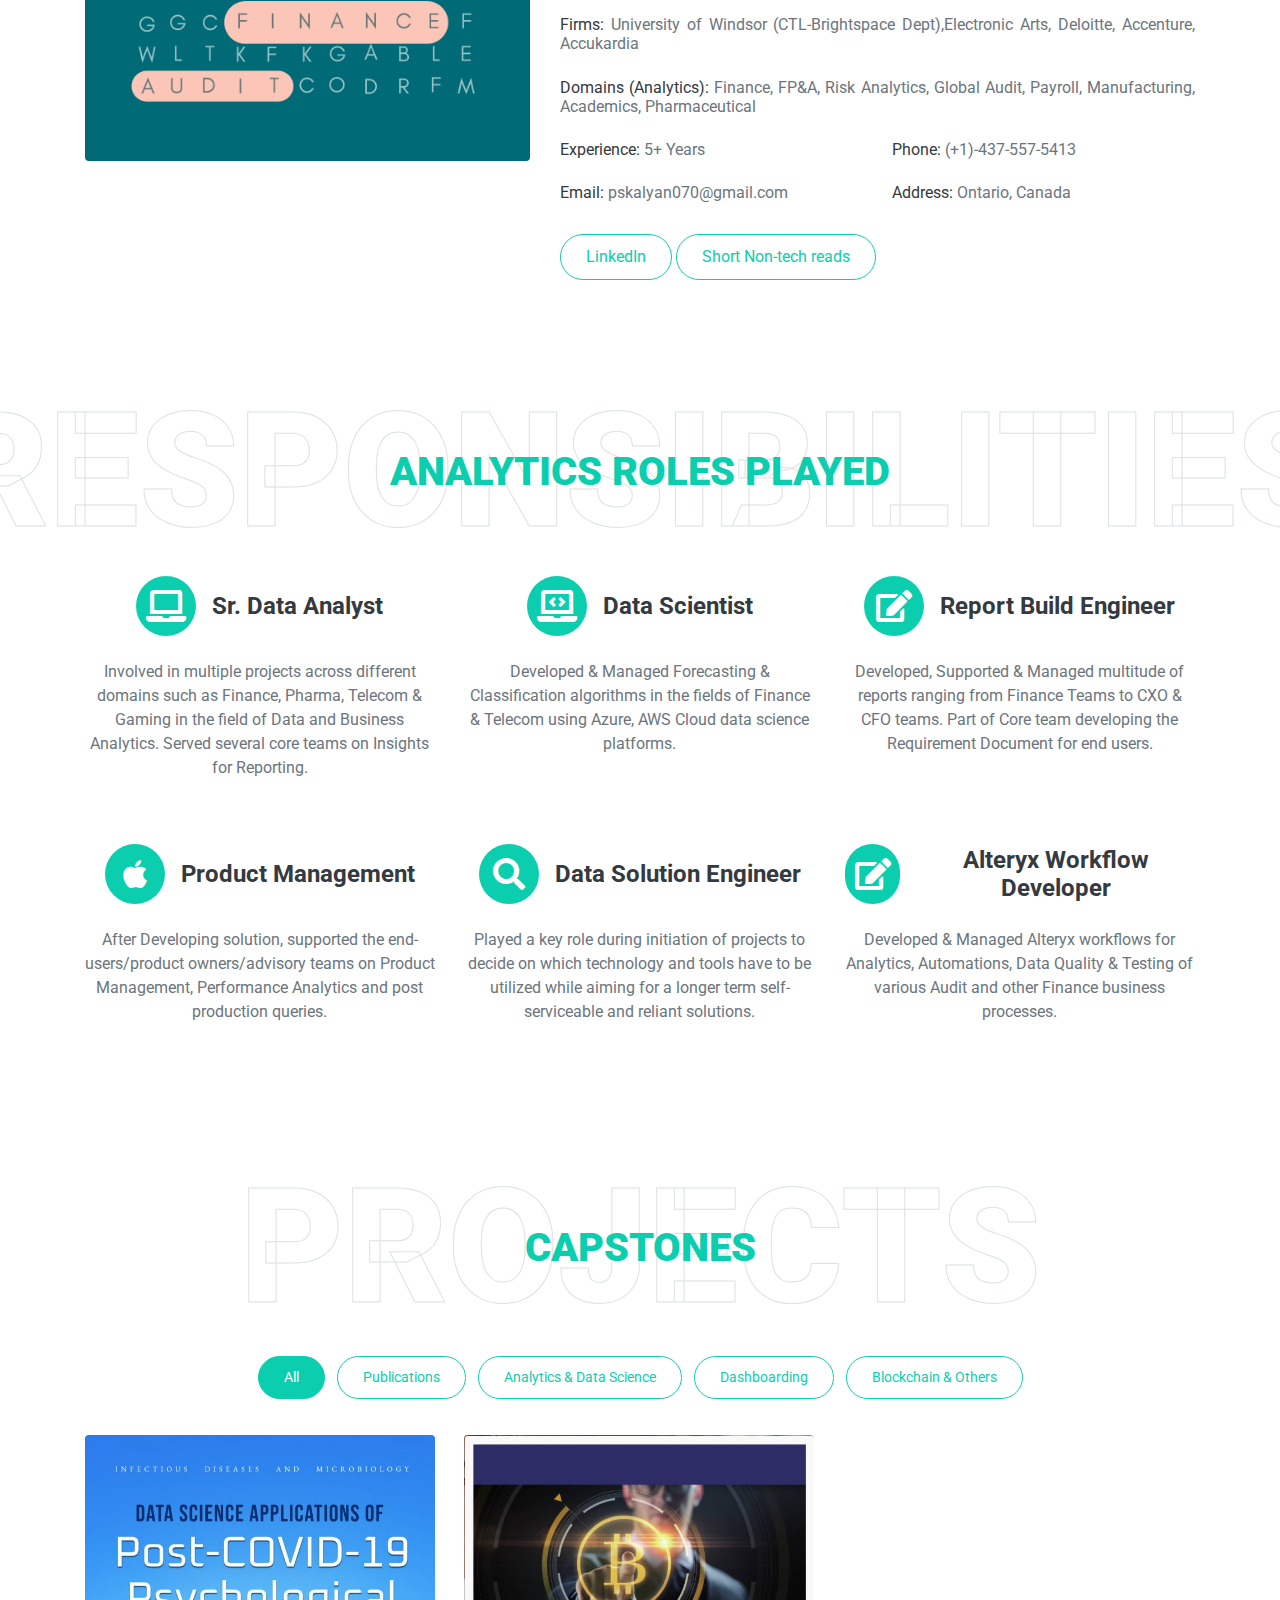
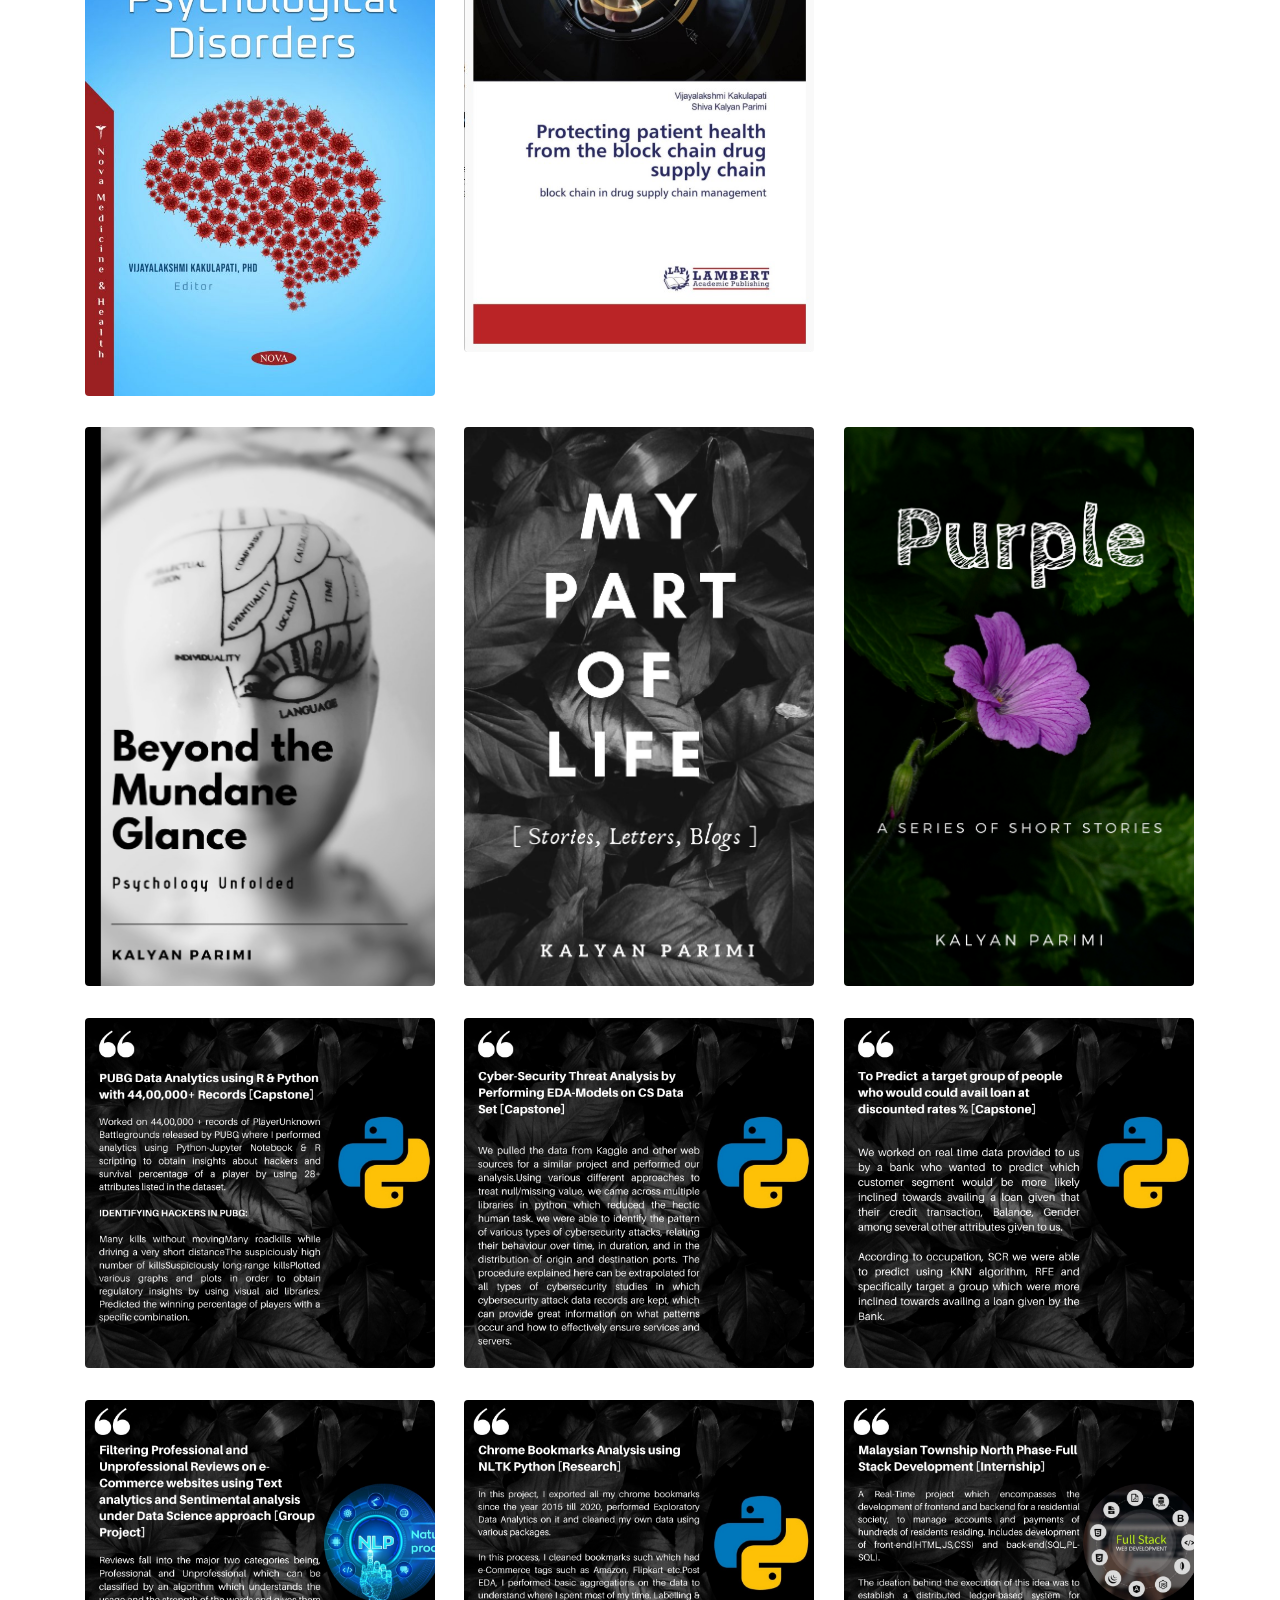
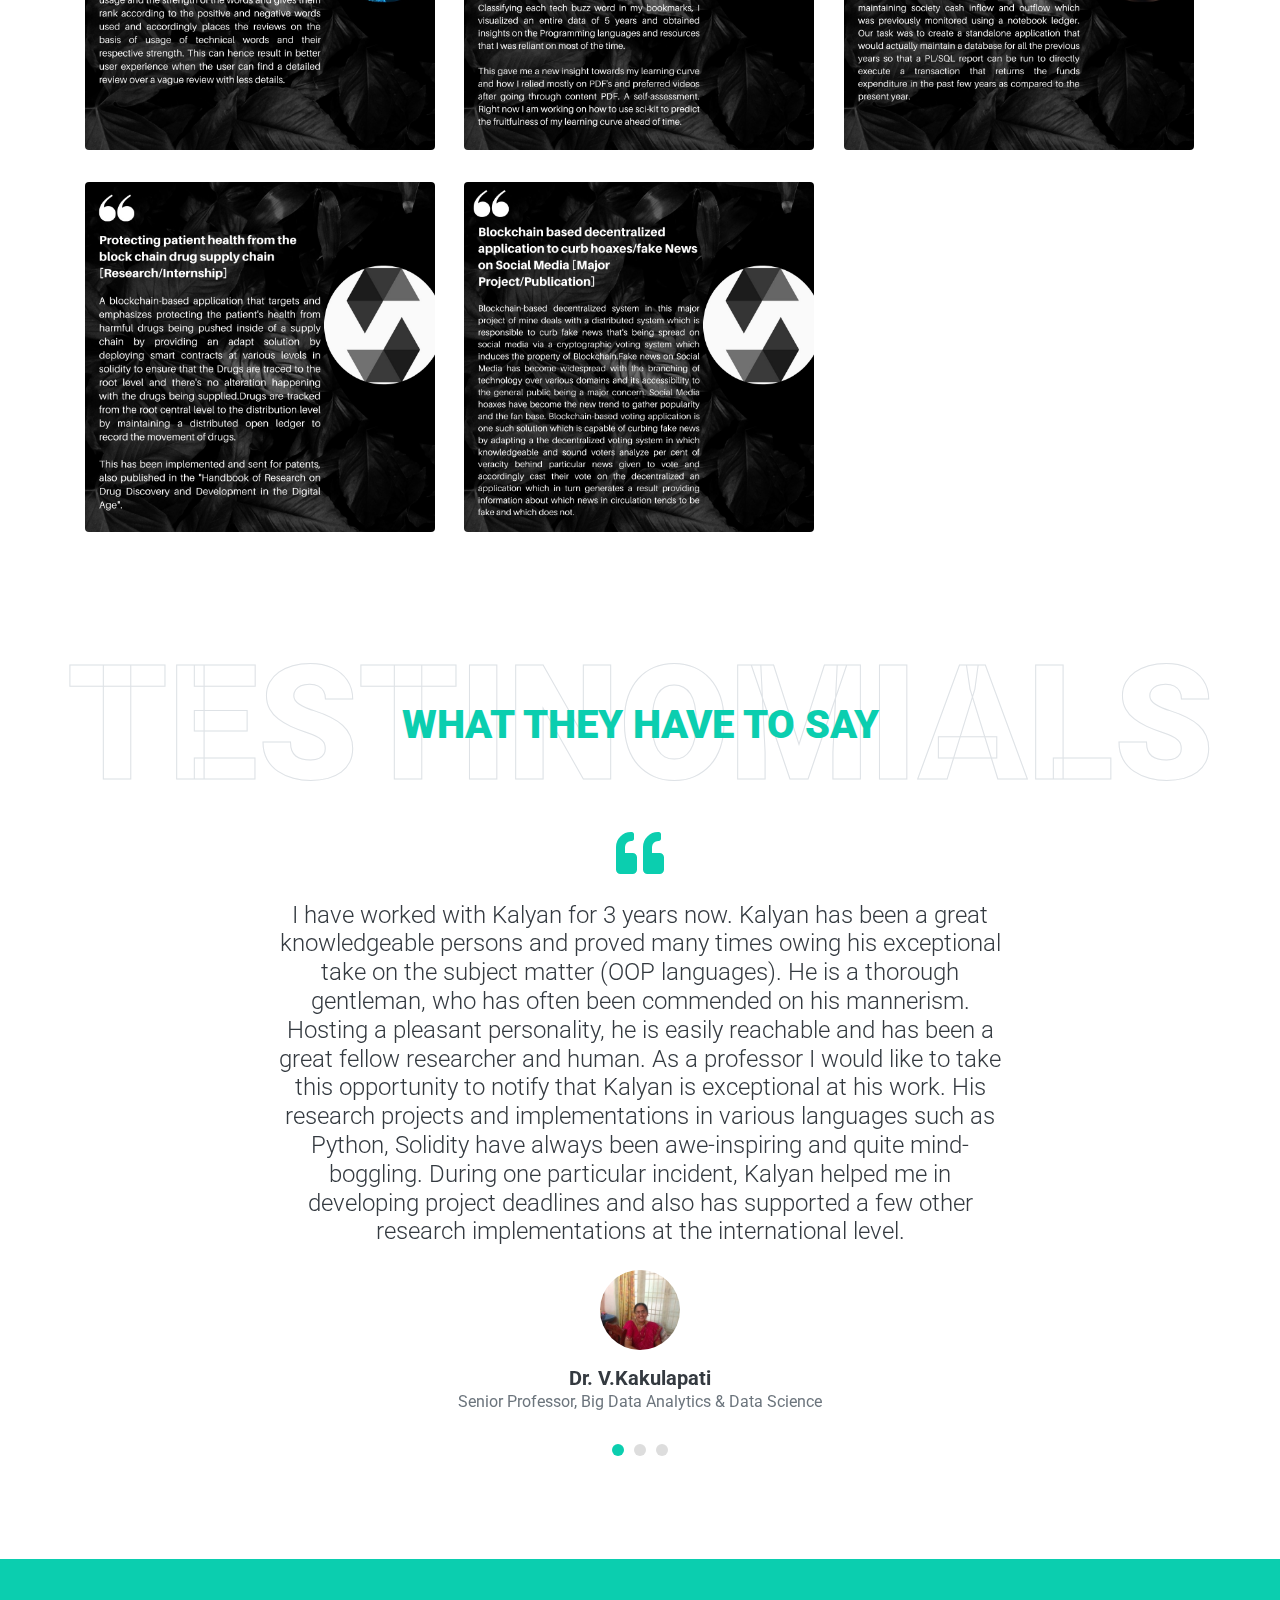
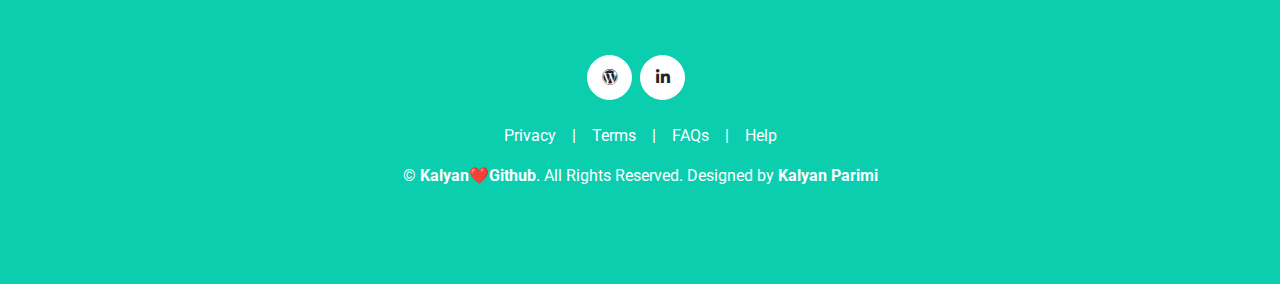
==== commit a0e1eca9: "Update index.html" ====
--- a/index.html
+++ b/index.html
@@ -137,7 +137,7 @@
 
 
     <!-- Qualification Start -->
-    <div class="container-fluid py-5" id="qualification">
+    <!-- <div class="container-fluid py-5" id="qualification">
         <div class="container">
             <div class="position-relative d-flex align-items-center justify-content-center">
                 <h1 class="display-1 text-uppercase text-white" style="-webkit-text-stroke: 1px #dee2e6;">Quality</h1>
@@ -220,7 +220,7 @@
                 </div>
             </div>
         </div>
-    </div>
+    </div> -->
     <!-- Qualification End -->
 
 
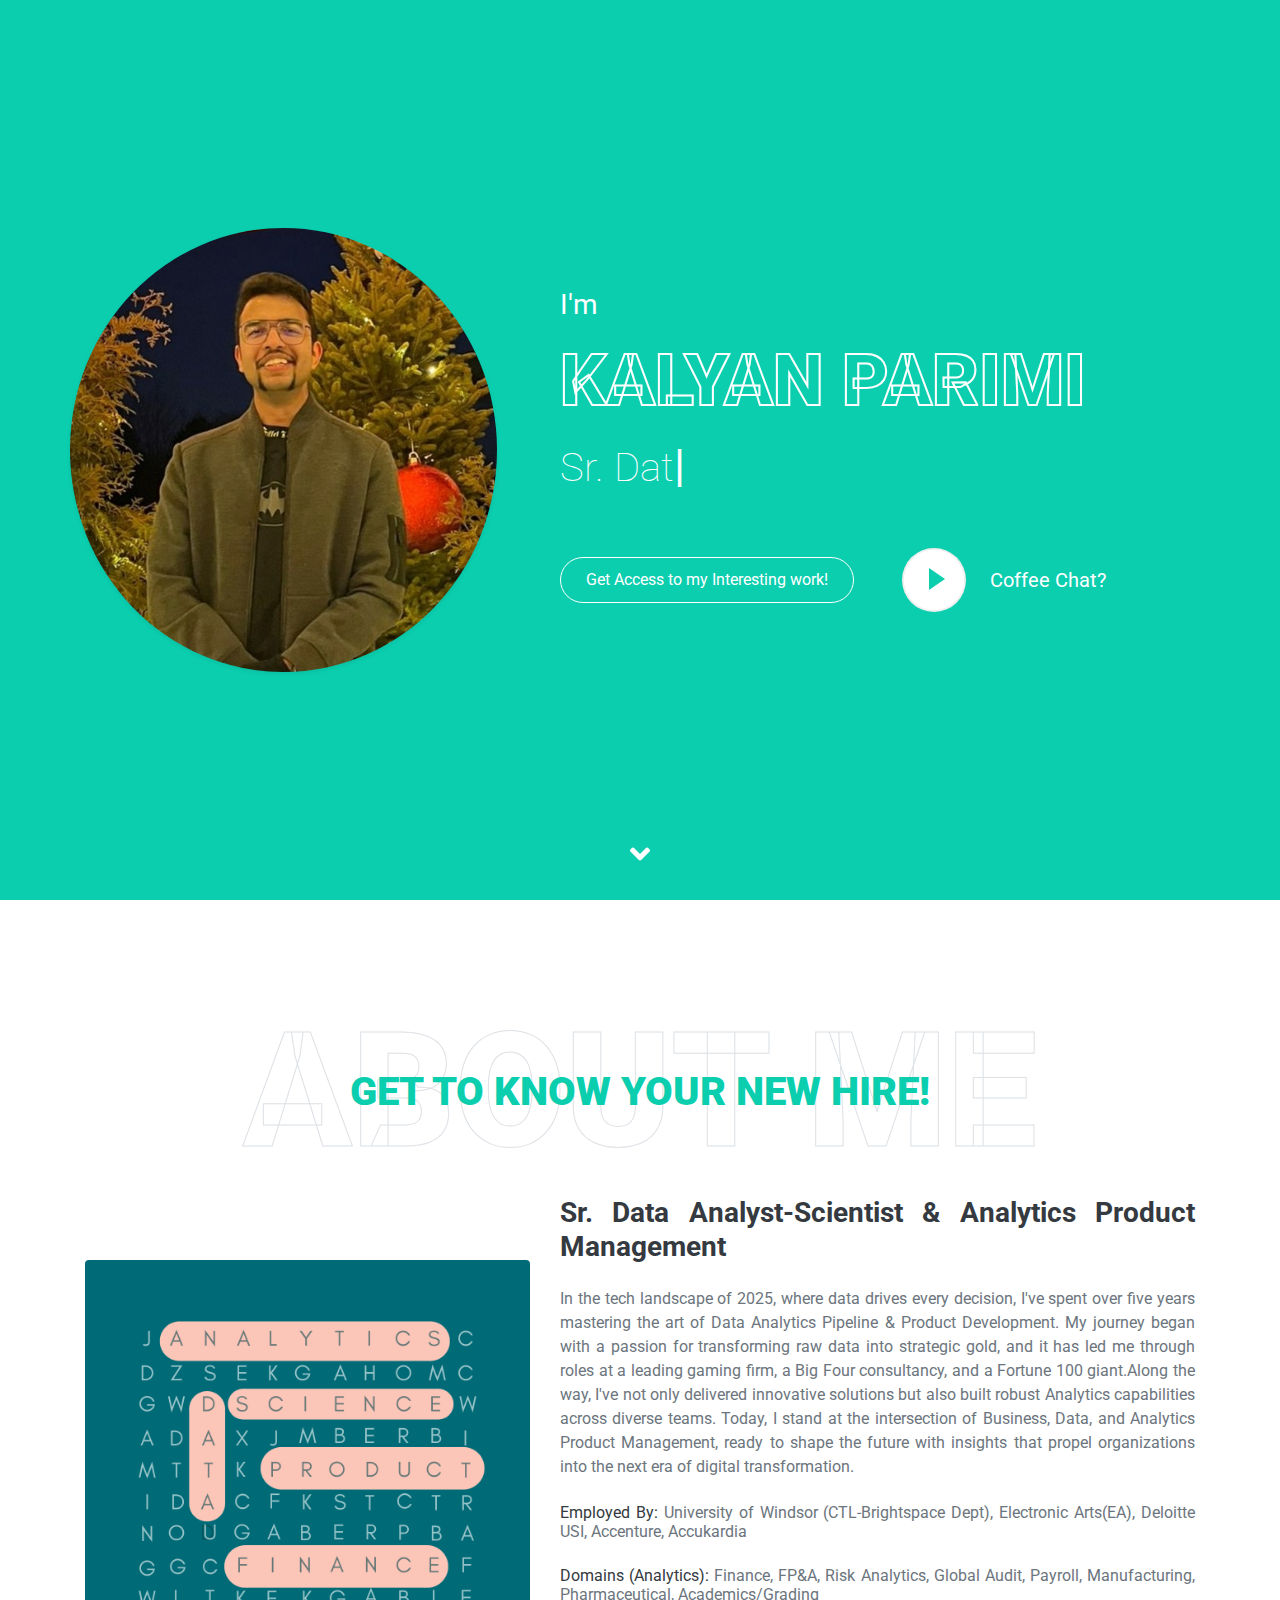
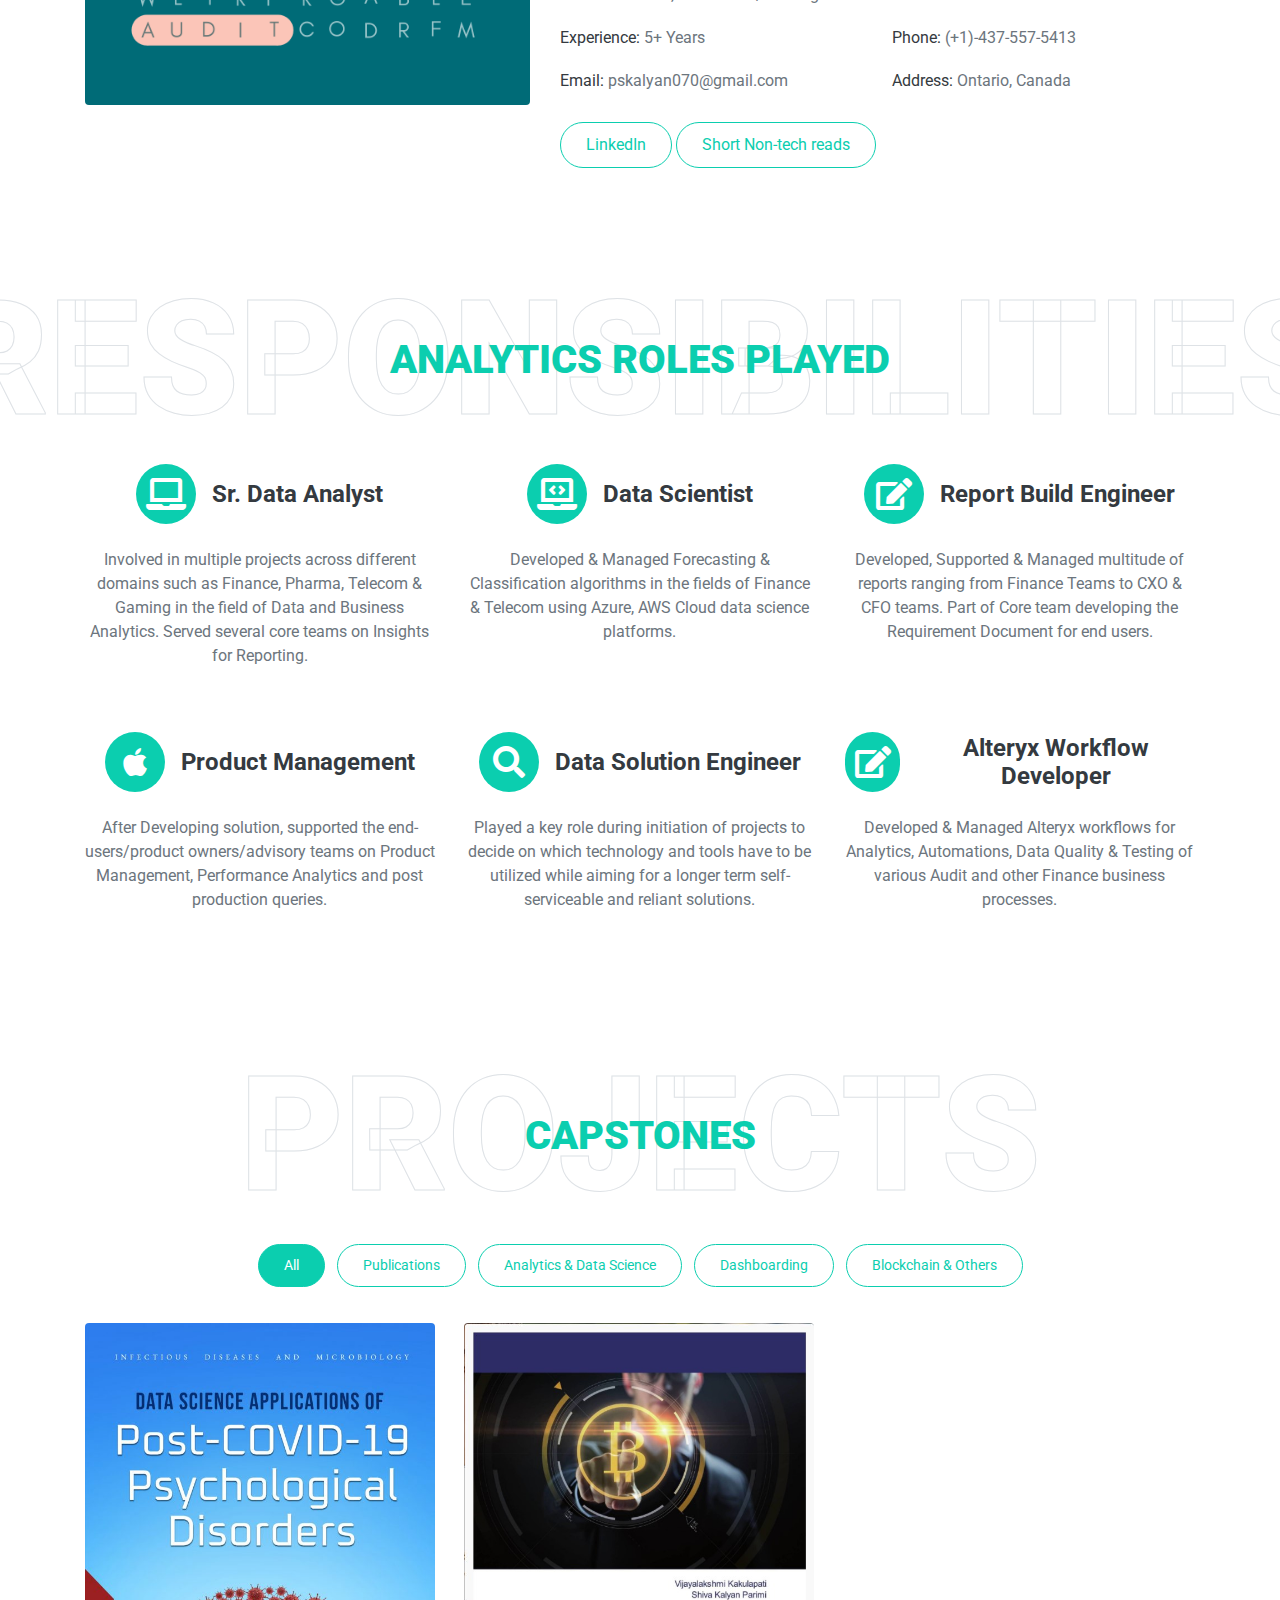
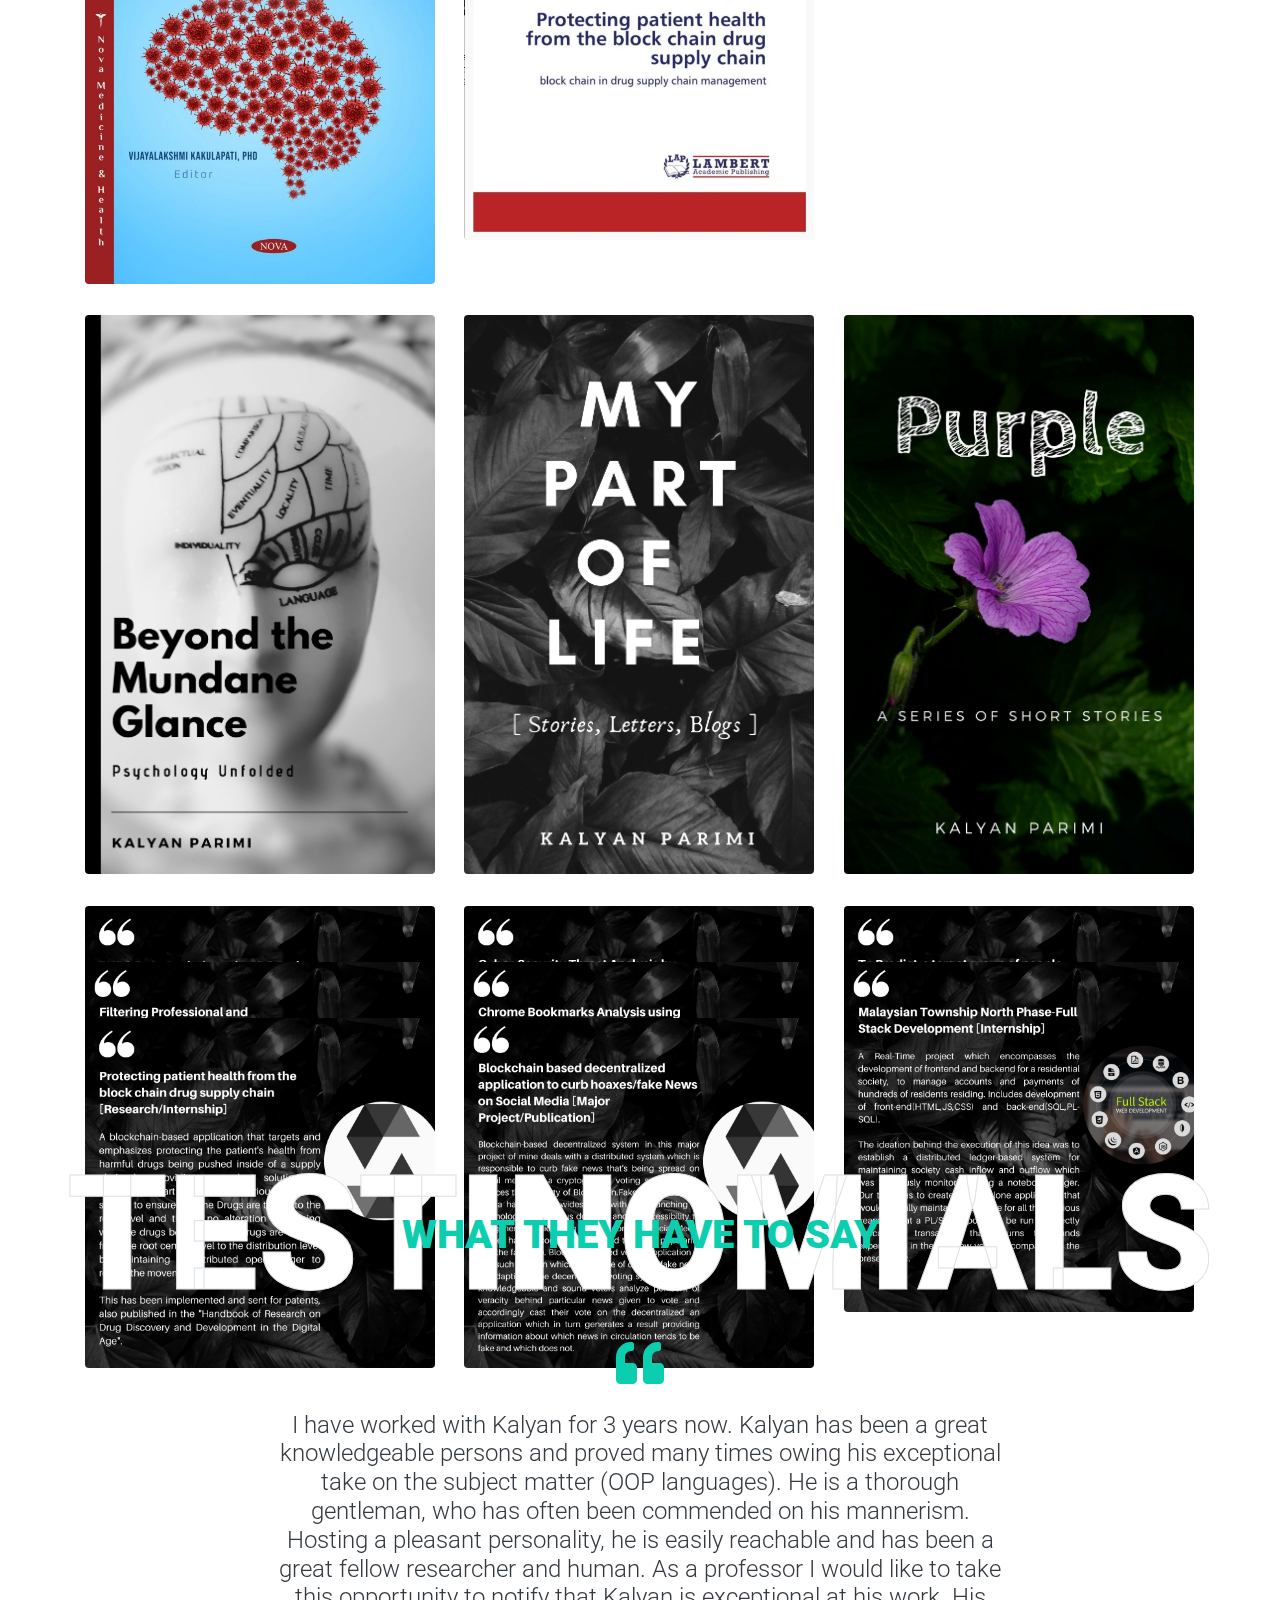
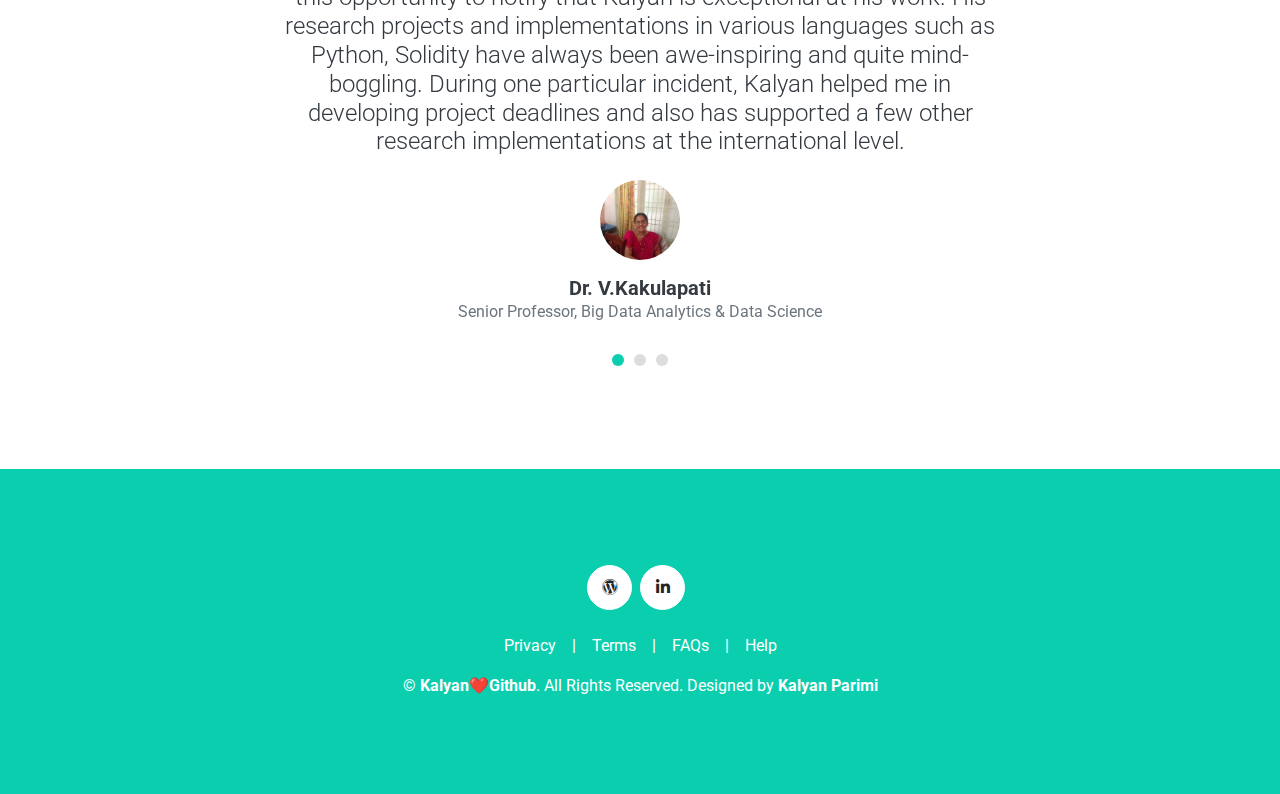
==== commit 65e7dded: "upd" ====
--- a/index.html
+++ b/index.html
@@ -100,8 +100,8 @@
     <div class="container-fluid py-5" id="about">
         <div class="container">
             <div class="position-relative d-flex align-items-center justify-content-center">
-                <h1 class="display-1 text-uppercase text-white" style="-webkit-text-stroke: 1px #dee2e6;">About</h1>
-                <h1 class="position-absolute text-uppercase text-primary">About Me</h1>
+                <h1 class="display-1 text-uppercase text-white" style="-webkit-text-stroke: 1px #dee2e6;">About Me</h1>
+                <h1 class="position-absolute text-uppercase text-primary">Get to know your New Hire!</h1>
             </div>
             <div class="row align-items-center">
                 <div class="col-lg-5 pb-4 pb-lg-0">
@@ -109,17 +109,15 @@
                 </div>
                 <div class="col-lg-7" align = "justify">
                     <h3 class="mb-4">Sr. Data Analyst-Scientist & Analytics Product Management</h3>
-                    <p class = "justify">Senior Data Analyst | Product Management | Resident Data Scientist | Report Build Engineer | Published Author & Blogger @ Academic.edu, Amazon, Springer, Nova, LAP Publications, WordPress.
-                        </p>   
-                    <p class = "justify">With over 5 years of extensive experience in the field of Data Analytics Pipeline & Product Development, I possess a high level of expertise and a strong sense of responsibility. 
-                        I excel at incorporating best practices from three critical areas - Business, Data, and Analytics Product Management. Throughout my professional journey, 
-                        I have undertaken various roles encompassing multiple domains within Data Science and Analytics. My primary focus has been not only delivering analytical solutions but also establishing Analytics capabilities across diverse Stakeholder and Internal teams. 
-                        I have had the privilege of working with esteemed organizations in the industry, including a well-known Gaming Firm, a Big Four consultancy, and a Fortune 100 company.</p>
+                    <!-- <p class = "justify">Senior Data Analyst | Resident Data Scientist | Product Management | Report Build Engineer | Published Author & Blogger @ Academic.edu, Amazon, Springer, Nova, LAP Publications, WordPress.
+                        </p>    -->
+                    <p class = "justify">In the tech landscape of 2025, where data drives every decision, I've spent over five years mastering the art of Data Analytics Pipeline & Product Development. My journey began with a passion for transforming raw data into strategic gold, 
+                        and it has led me through roles at a leading gaming firm, a Big Four consultancy, and a Fortune 100 giant.Along the way, I've not only delivered innovative solutions but also built robust Analytics capabilities across diverse teams. Today, I stand at the intersection of Business, Data, and Analytics Product Management, ready to shape the future with insights that propel organizations into the next era of digital transformation.</p>
                     <div class="row mb-3">
                         <!--div class="col-sm-6 py-2"><h6>Name: <span class="text-secondary">Shiva Kalyan Parimi</span></h6></div>
                         <!-- <div class="col-sm-6 py-2"><h6>Birthday: <span class="text-secondary">1 April 1990</span></h6></div> -->
-                        <div class="col-sm-12 py-2"><h6>Firms: <span class="text-secondary"> University of Windsor (CTL-Brightspace Dept),Electronic Arts, Deloitte, Accenture, Accukardia</span></h6></div>
-                        <div class="col-sm-12 py-2"><h6>Domains (Analytics): <span class="text-secondary">Finance, FP&A, Risk Analytics, Global Audit, Payroll, Manufacturing, Academics, Pharmaceutical</span></h6></div>
+                        <div class="col-sm-12 py-2"><h6>Employed By: <span class="text-secondary"> University of Windsor (CTL-Brightspace Dept), Electronic Arts(EA), Deloitte USI, Accenture, Accukardia</span></h6></div>
+                        <div class="col-sm-12 py-2"><h6>Domains (Analytics): <span class="text-secondary">Finance, FP&A, Risk Analytics, Global Audit, Payroll, Manufacturing, Pharmaceutical,  Academics/Grading</span></h6></div>
                         <div class="col-sm-6 py-2"><h6>Experience: <span class="text-secondary">5+ Years</span></h6></div>
                         <div class="col-sm-6 py-2"><h6>Phone: <span class="text-secondary">(+1)-437-557-5413</span></h6></div>
                         <div class="col-sm-6 py-2"><h6>Email: <span class="text-secondary">pskalyan070@gmail.com</span></h6></div>
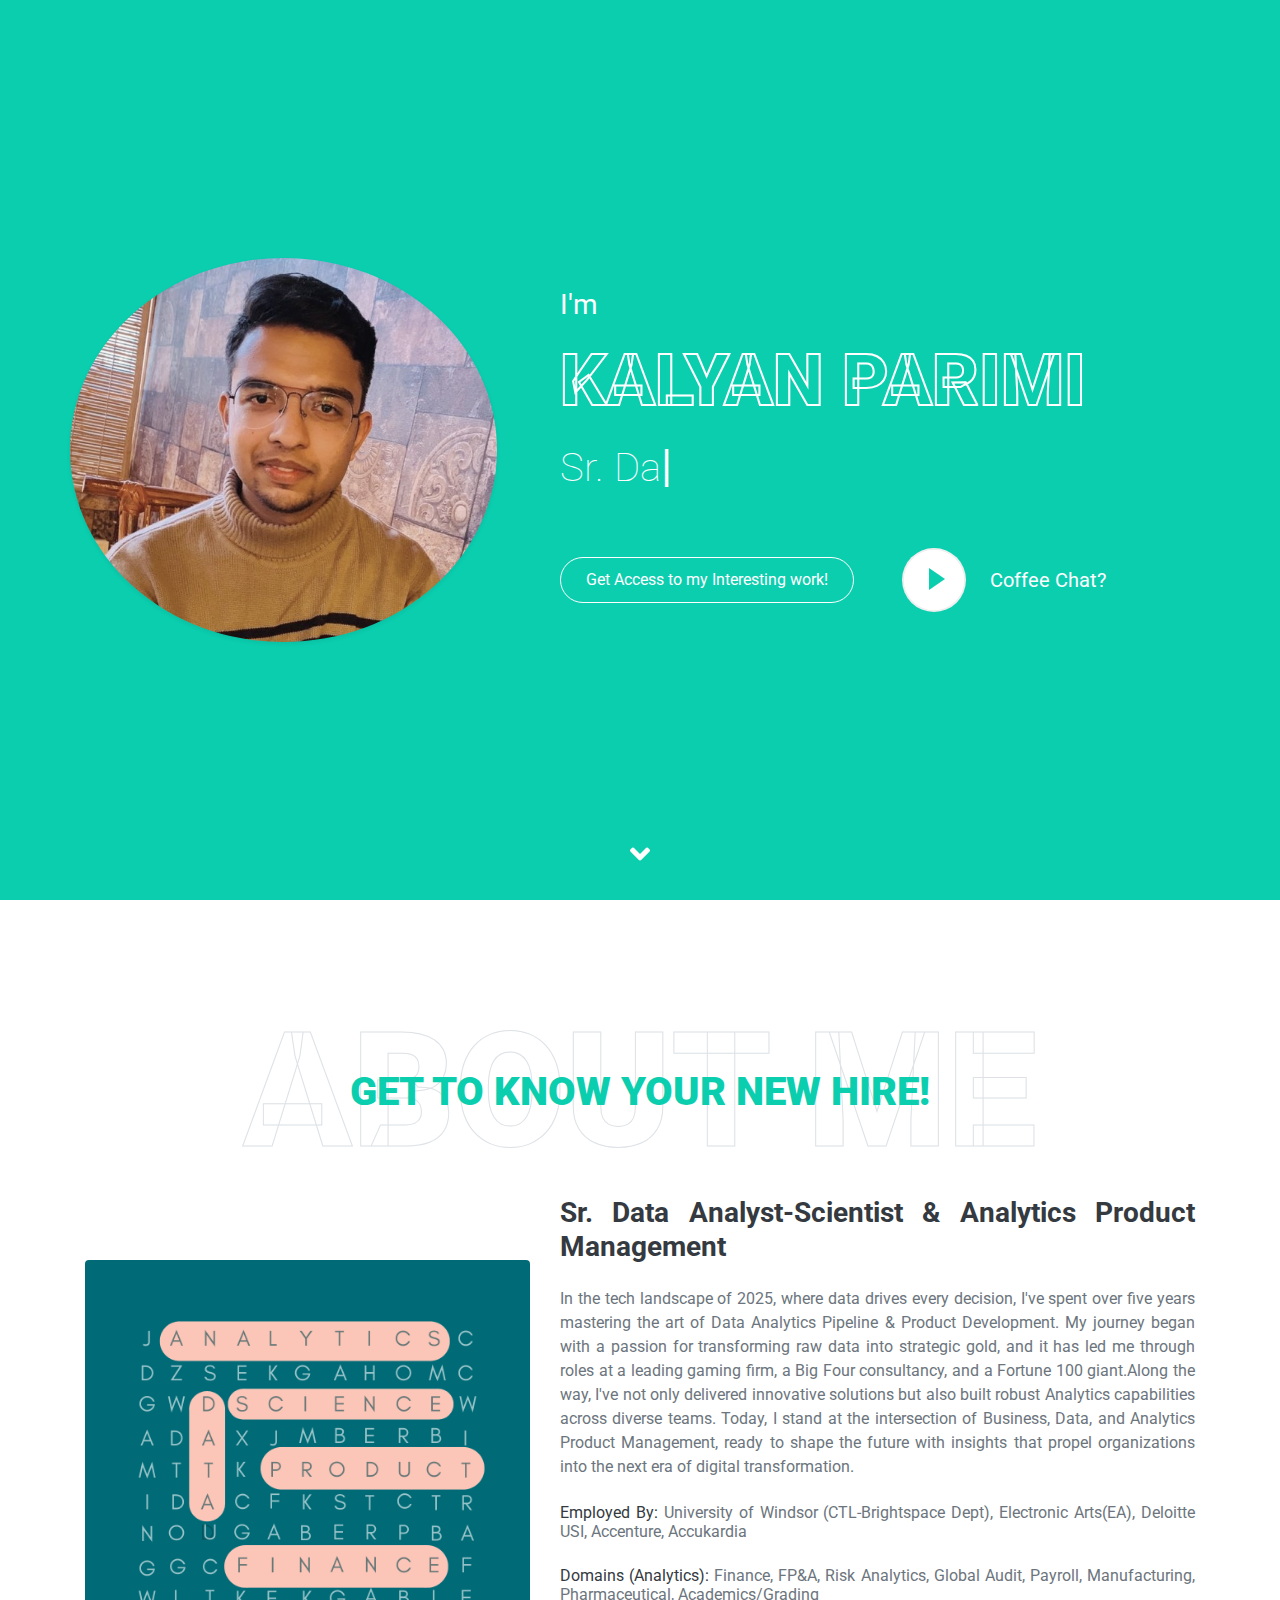
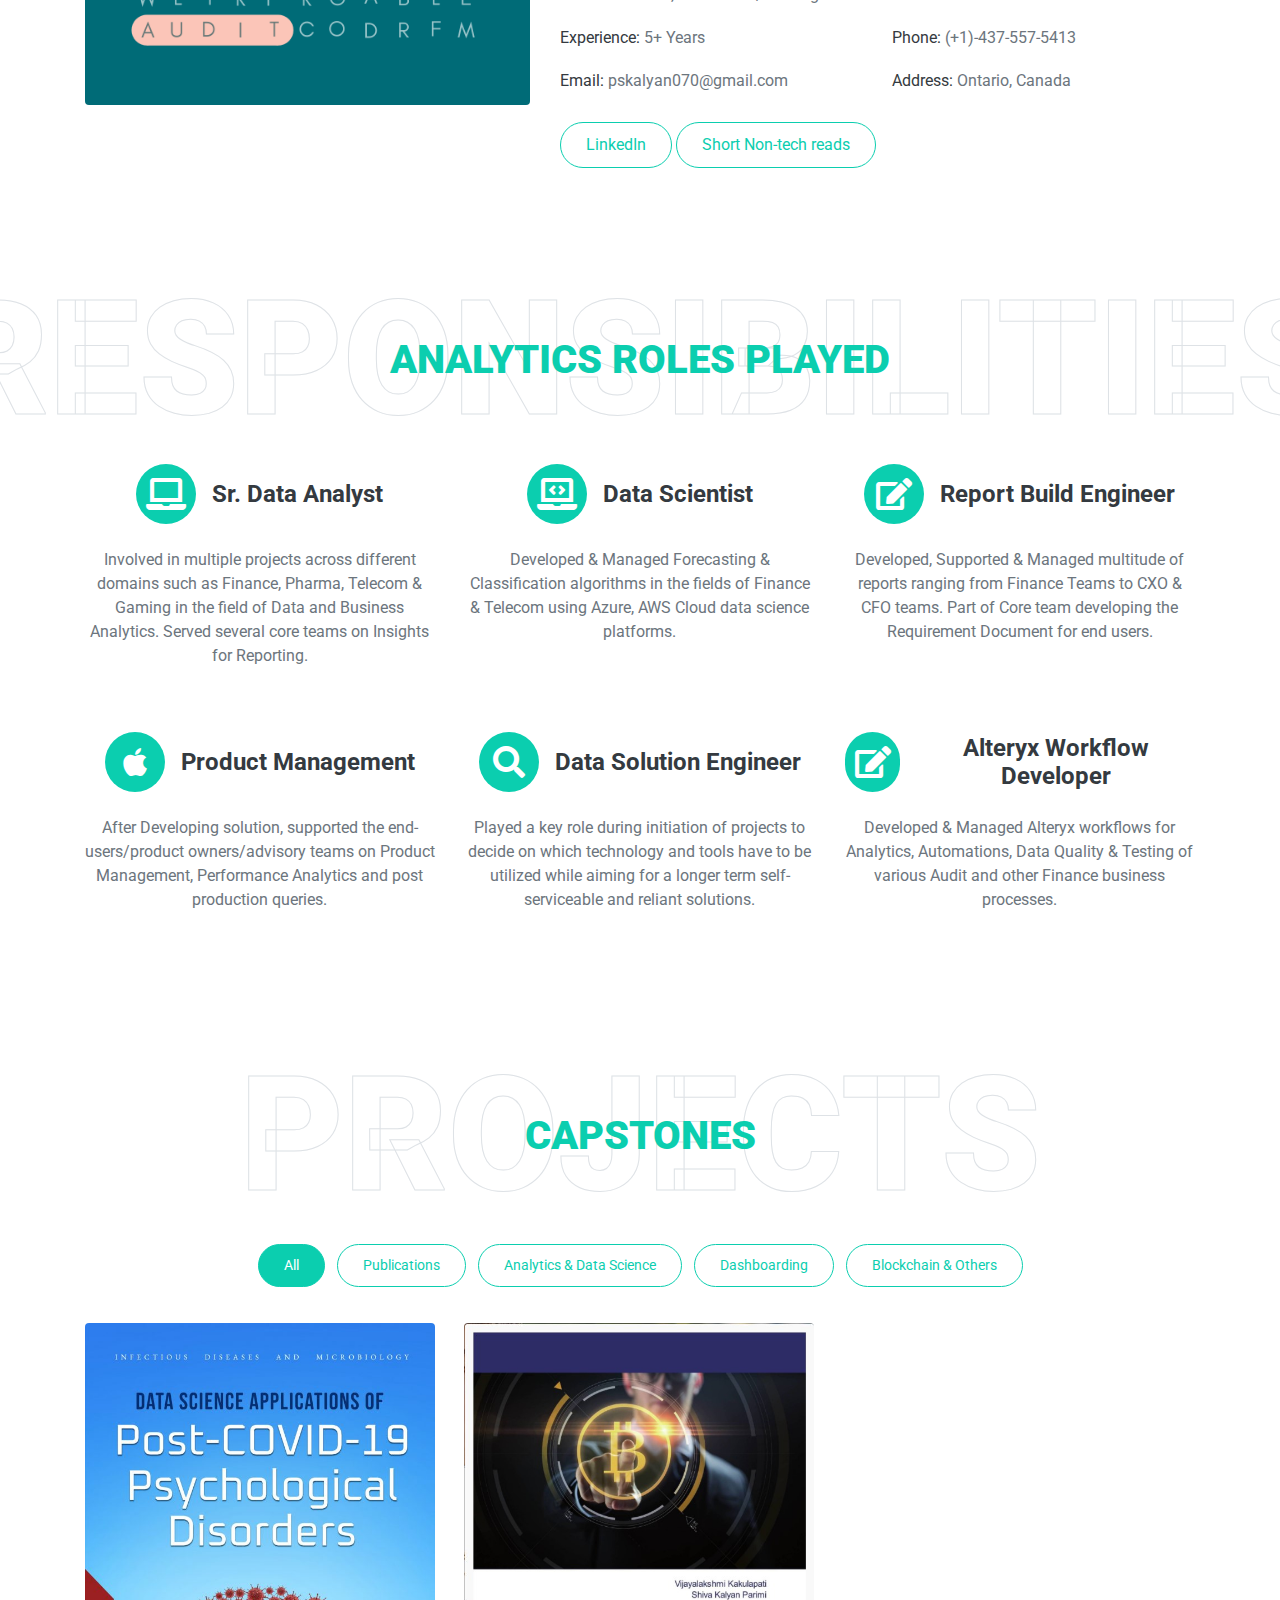
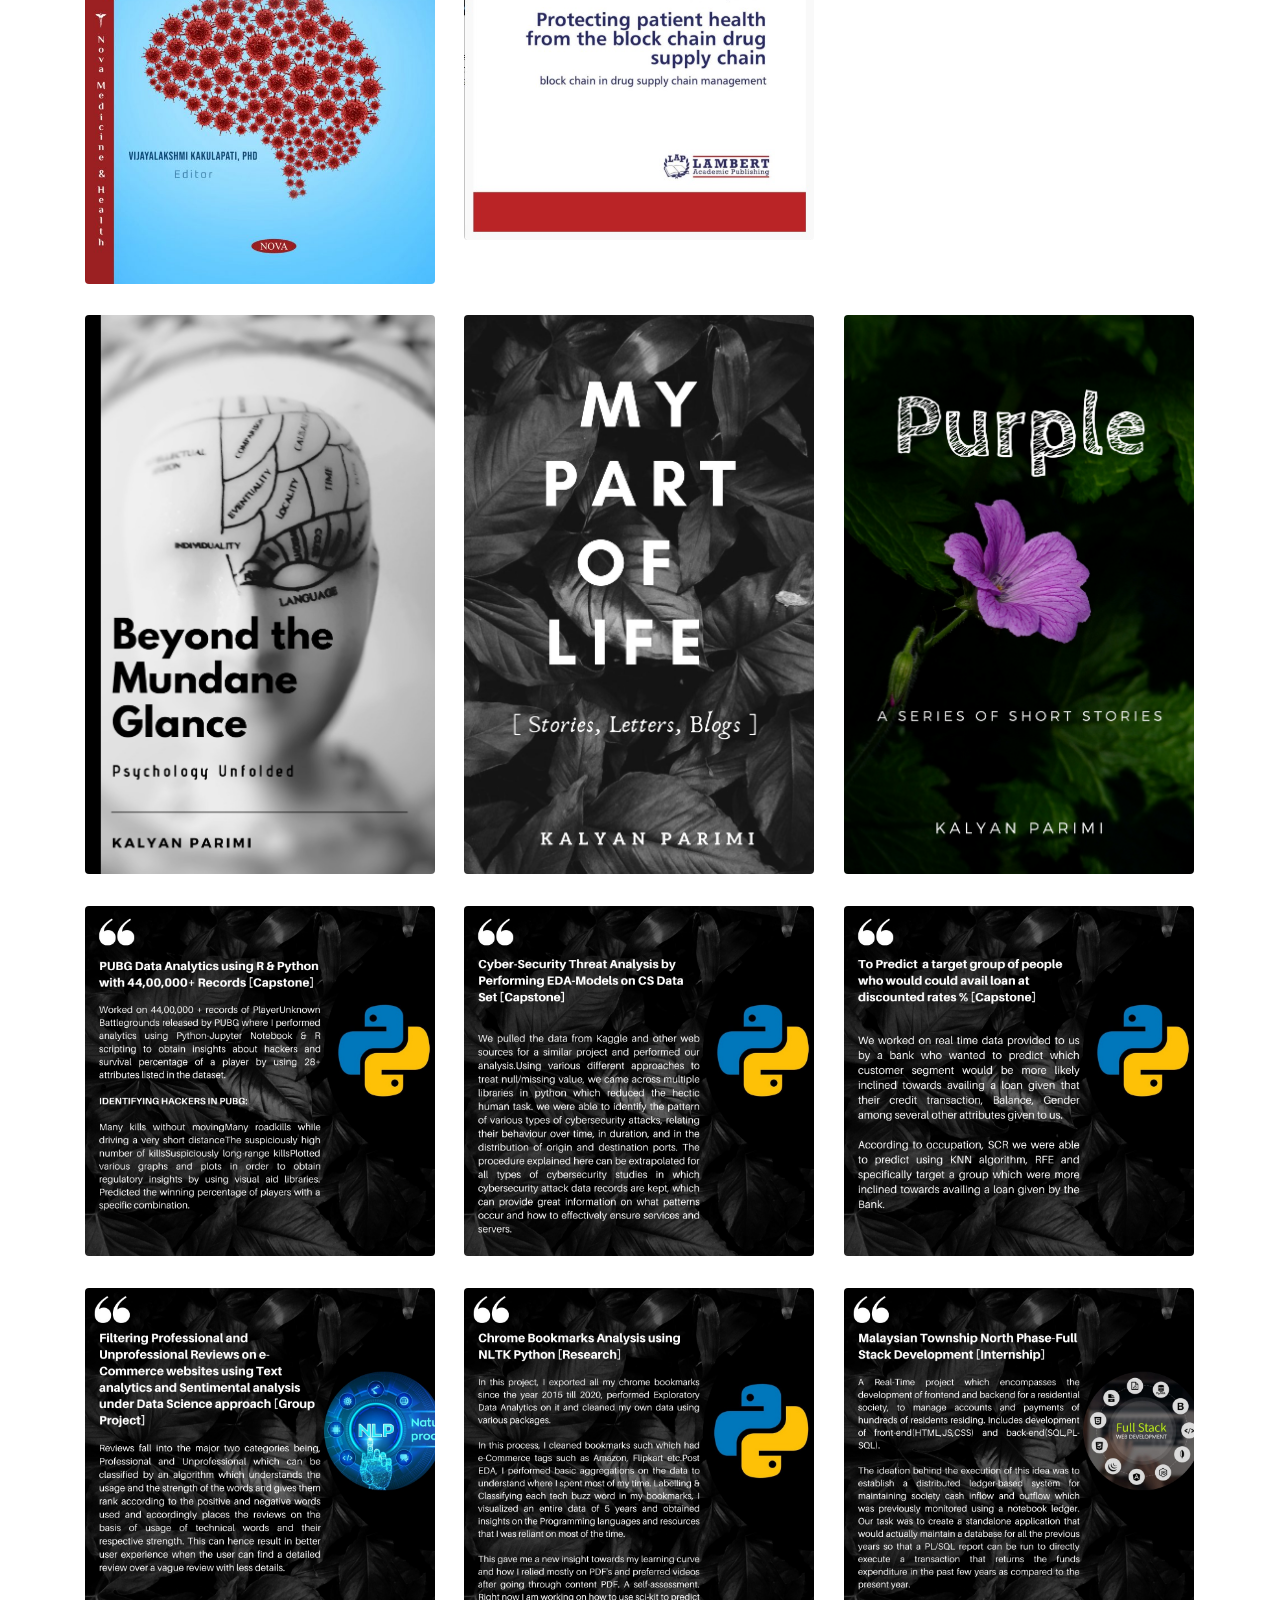
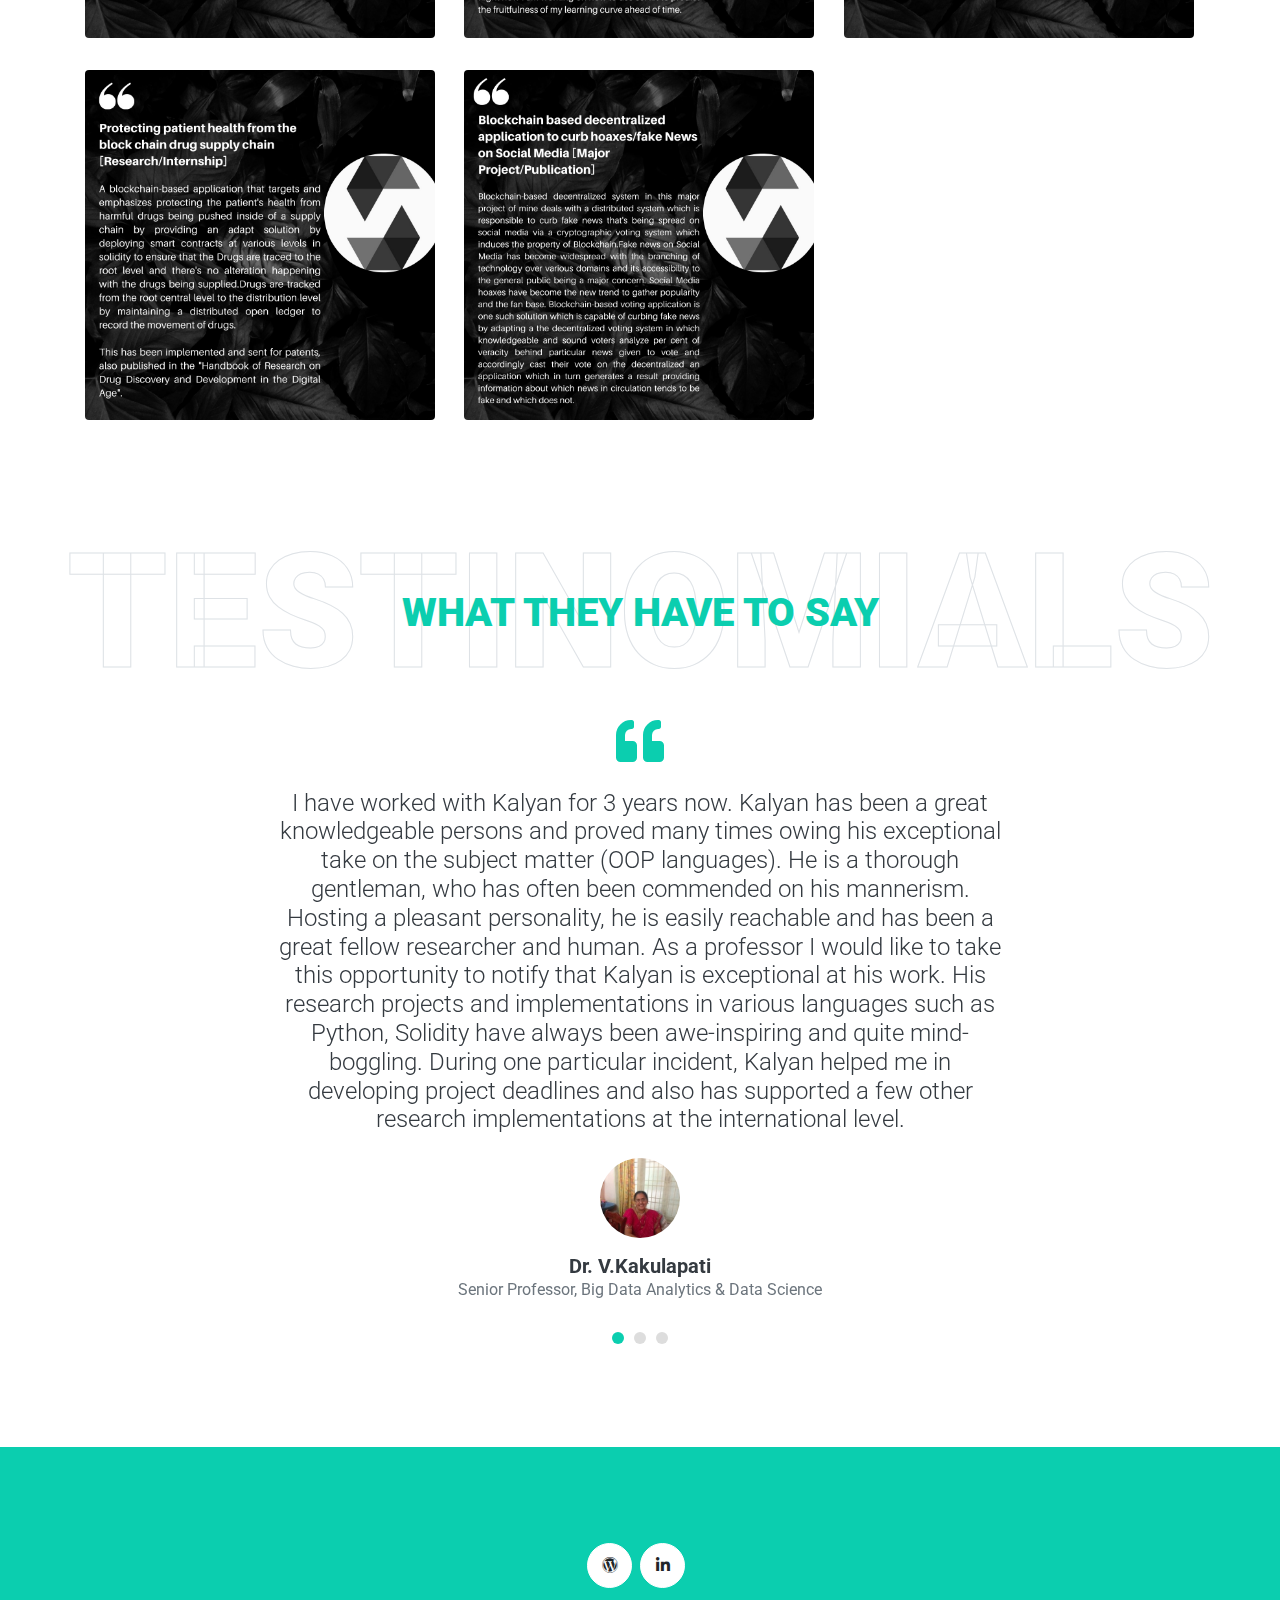
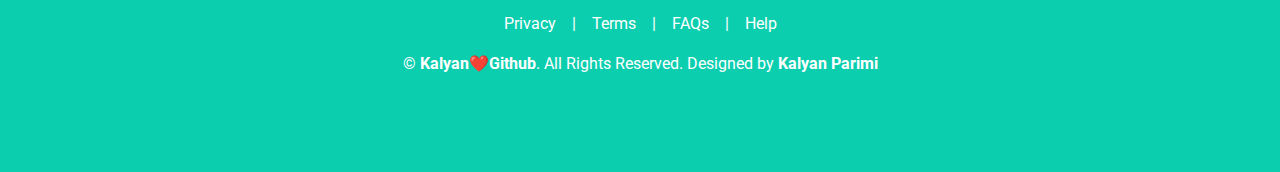
==== commit 62c46713: "Update index.html" ====
--- a/index.html
+++ b/index.html
@@ -39,7 +39,7 @@
             <div class="navbar-nav m-auto py-0">
                 <a href="#home" class="nav-item nav-link active">Home</a>
                 <a href="#about" class="nav-item nav-link">About Me</a>
-                <a href="#qualification" class="nav-item nav-link">Professional Experience</a>
+                <!-- <a href="#qualification" class="nav-item nav-link">Professional Experience</a> -->
                 <a href="#skill" class="nav-item nav-link">Roles</a>
                 <a href="#service" class="nav-item nav-link">Projects & Publications</a>
                 <a href="#portfolio" class="nav-item nav-link"></a>
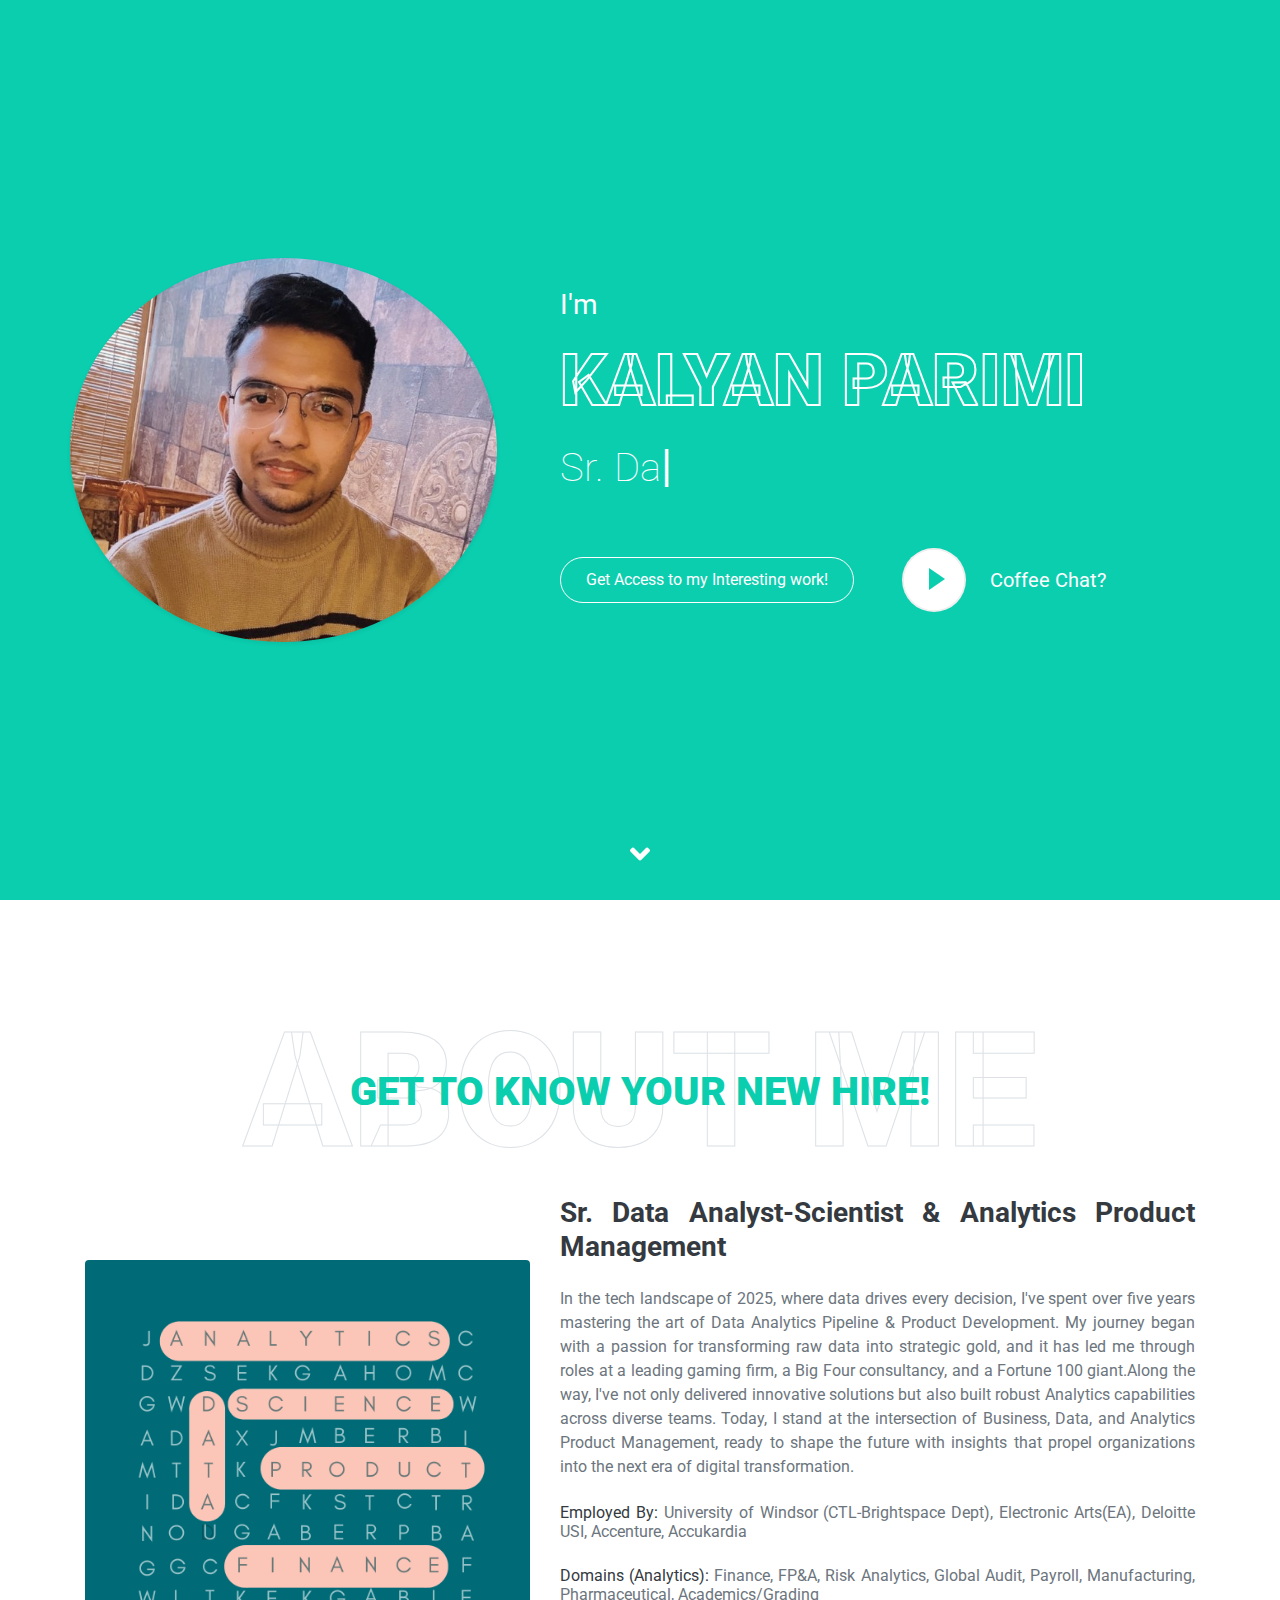
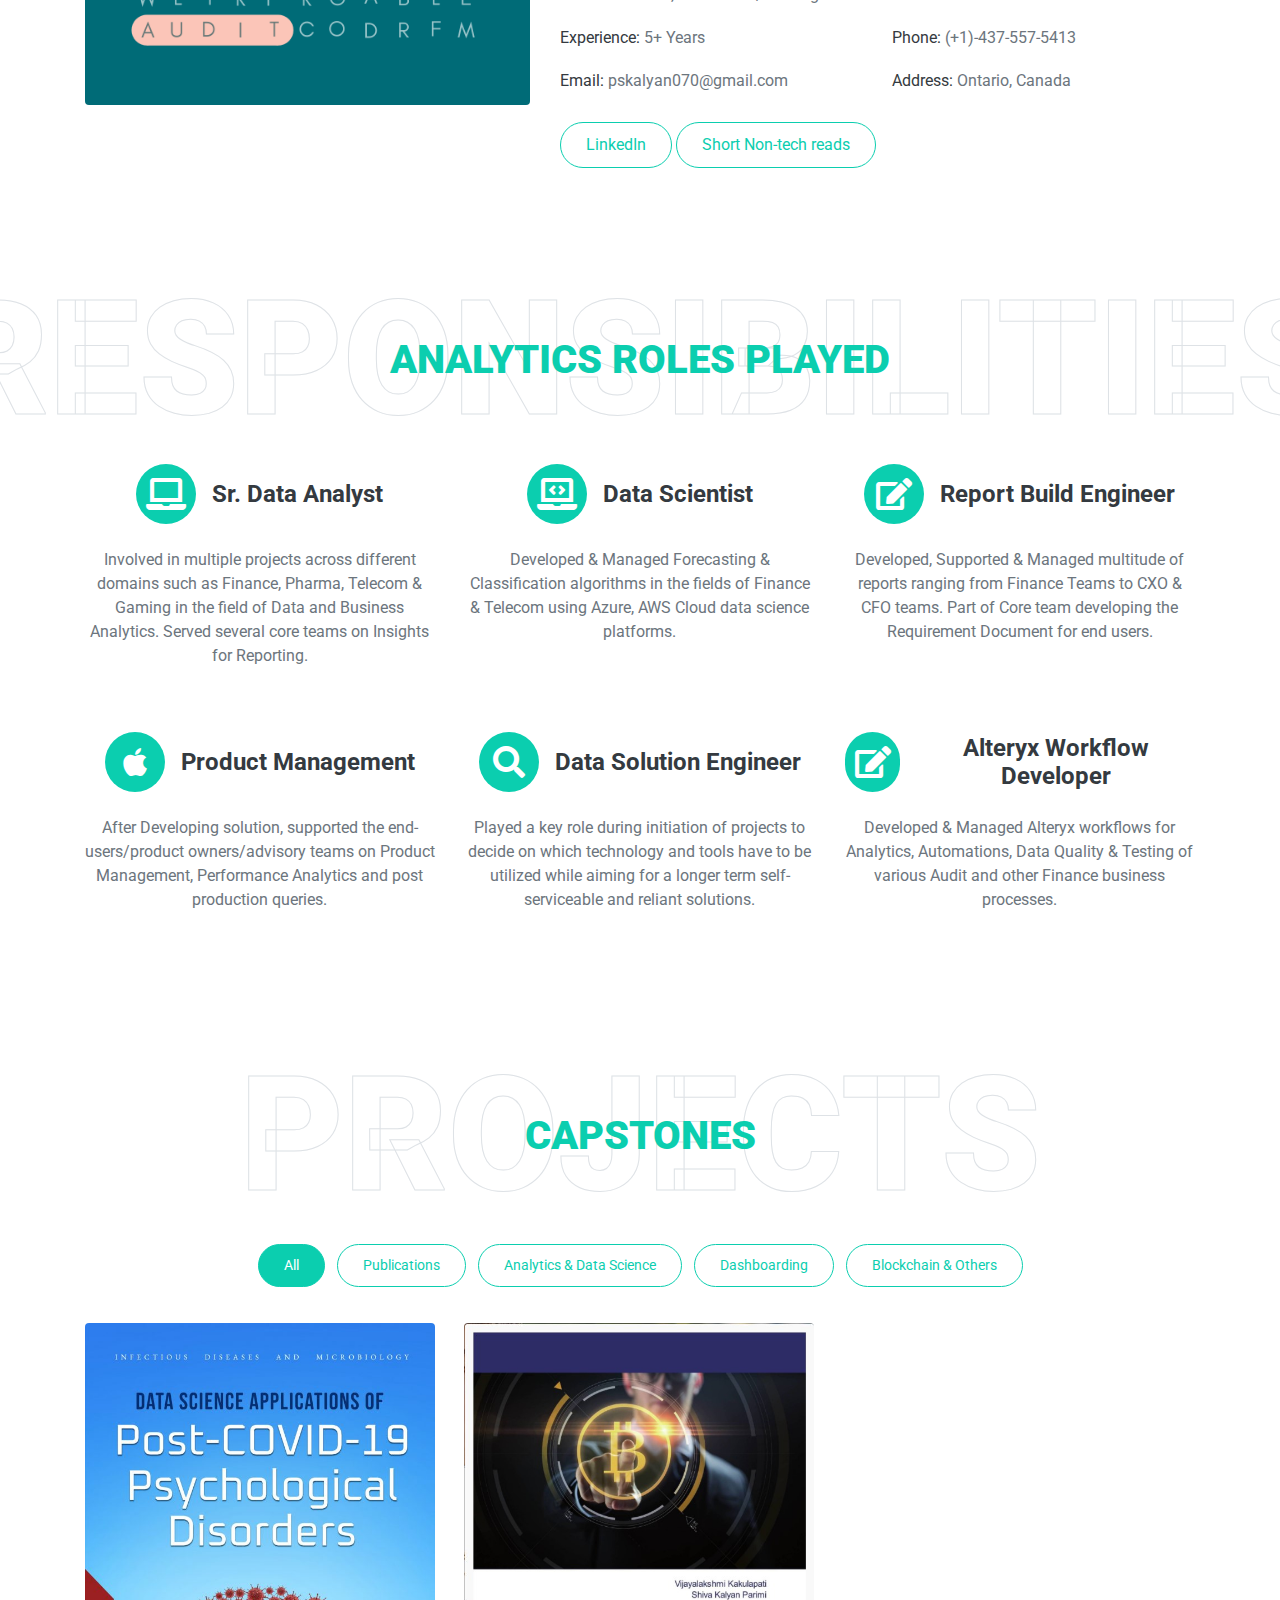
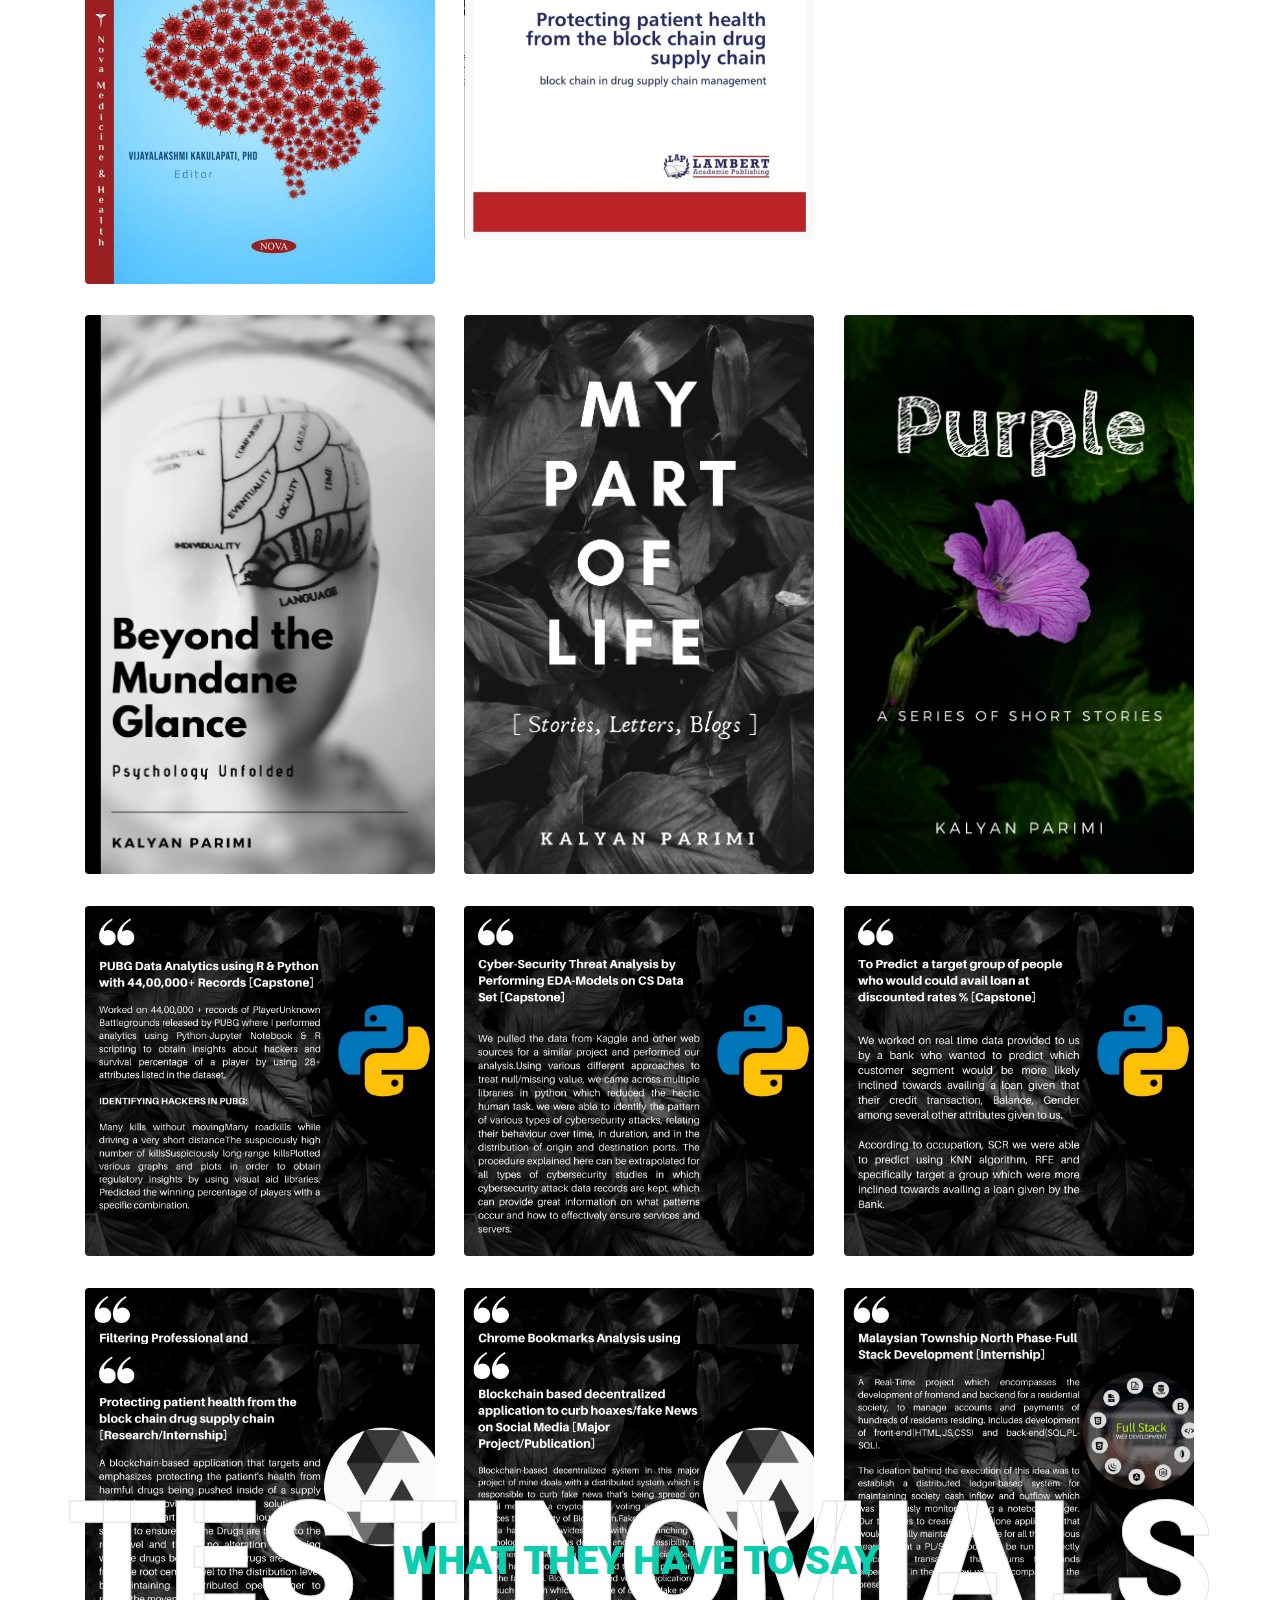
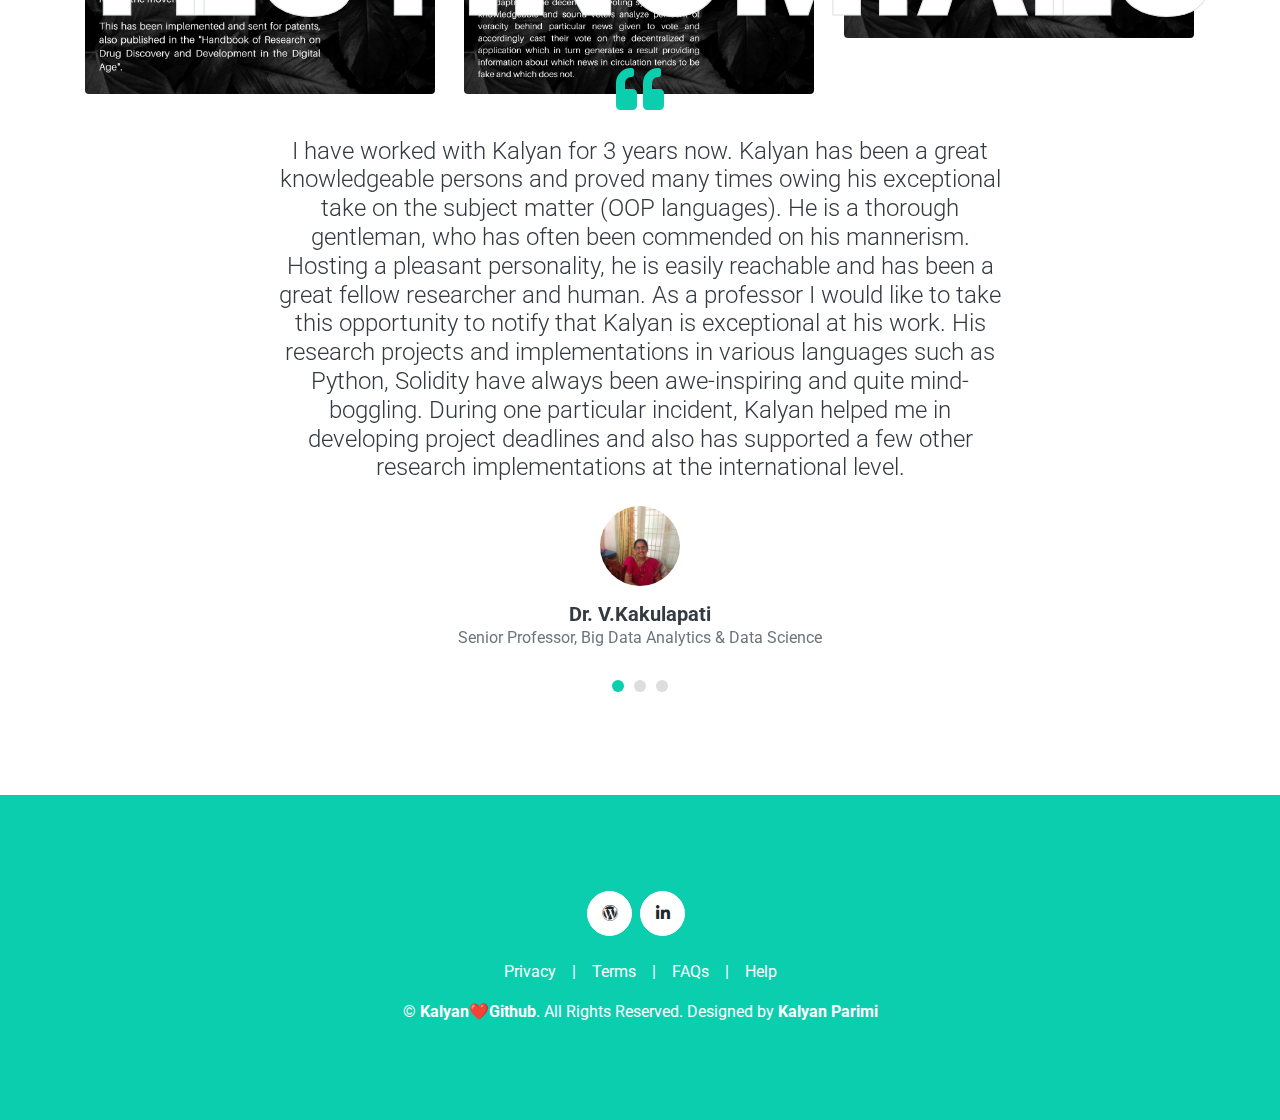
==== commit 1ccb68cd: "Update index.html" ====
--- a/index.html
+++ b/index.html
@@ -82,7 +82,7 @@
                     <h1 class="typed-text-output d-inline font-weight-lighter text-white"></h1>
                     <div class="typed-text d-none">Sr. Data Analyst-Scientist & Analytics Product Management, Data Solution Architect</div>
                     <div class="d-flex align-items-center justify-content-center justify-content-lg-start pt-5">
-                        <a href="https://drive.google.com/open?id=16oG33YxQMswBRBKy_zlq77ub5Yp37nus&usp=drive_fs" class="btn btn-outline-light mr-5">Get Access to my Interesting work!</a>
+                        <a href="https://github.com/kalyanparimi" class="btn btn-outline-light mr-5">Get Access to my Interesting work!</a>
                         <button type="button" class="btn-play" data-toggle="modal"
                             data-src="https://calendly.com/kalyanparimi/schedule-a-call-with-kalyan" data-target="#videoModal">
                             <span></span>
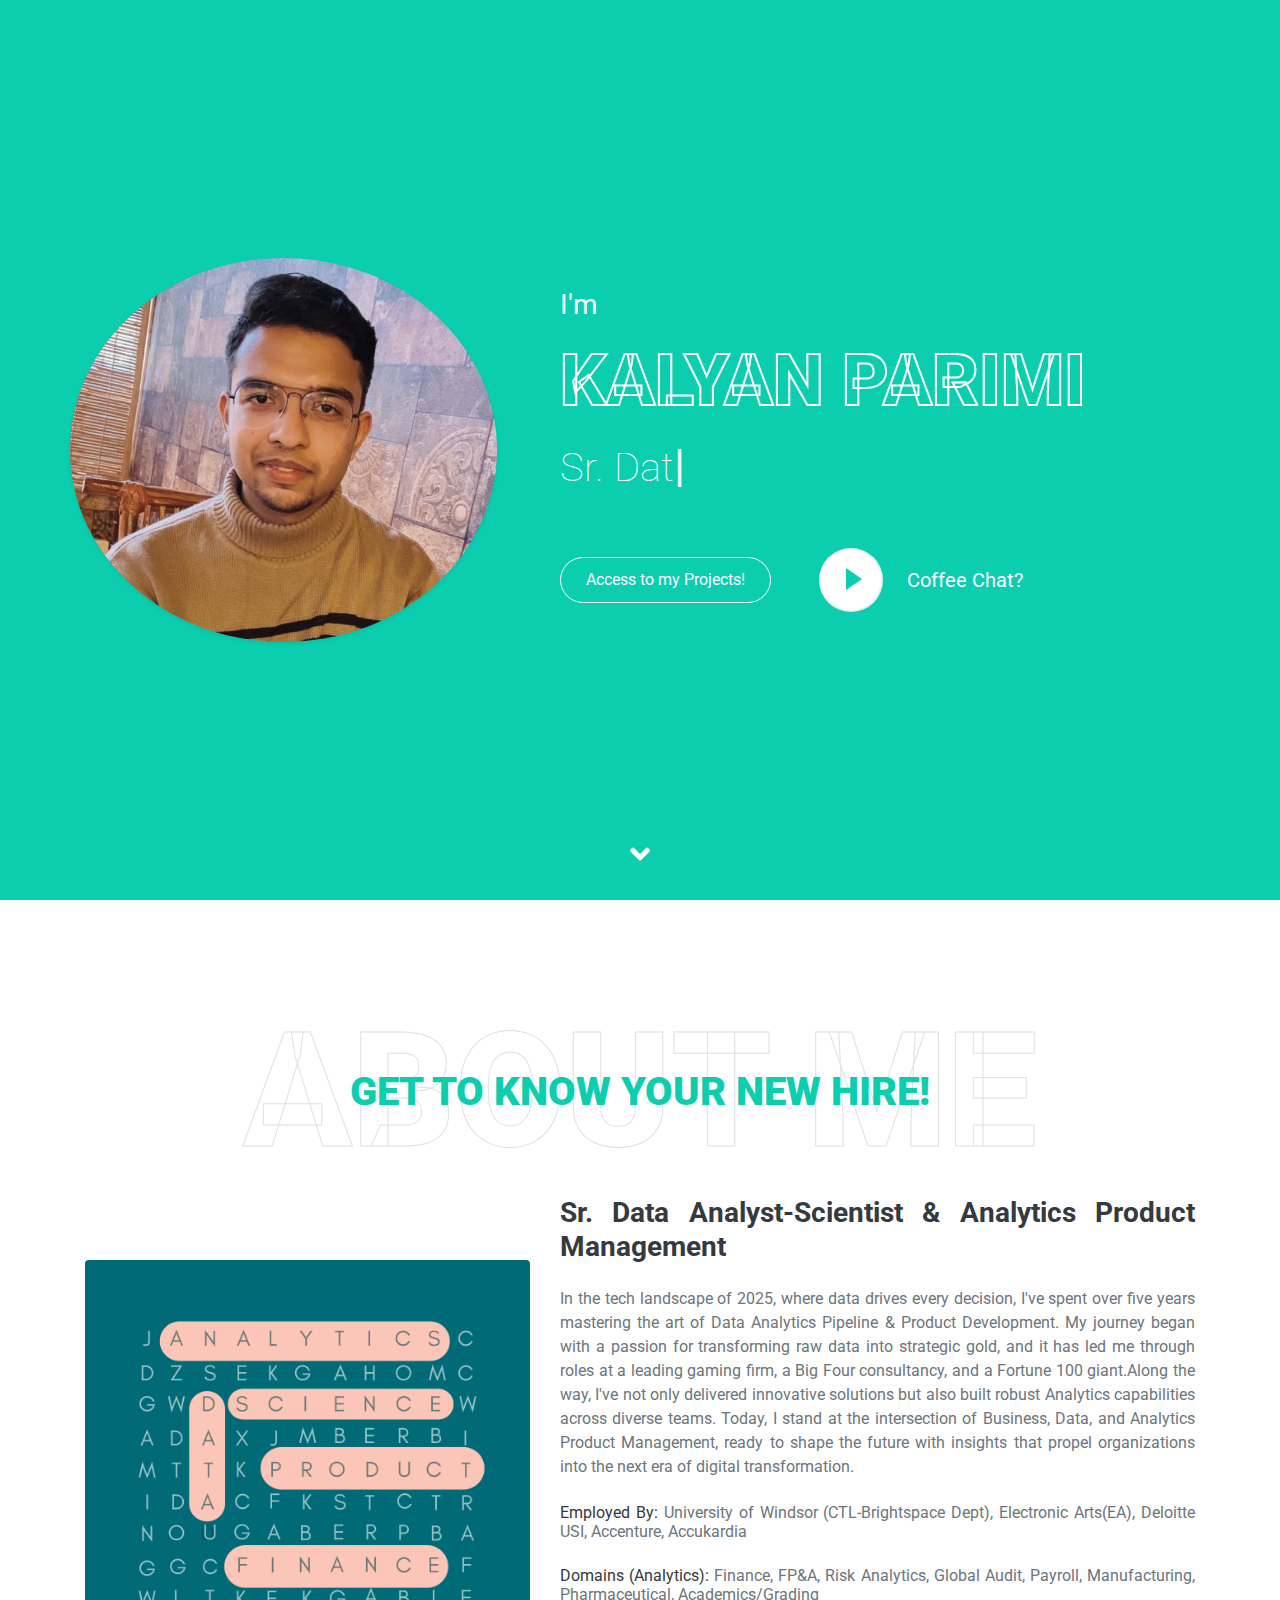
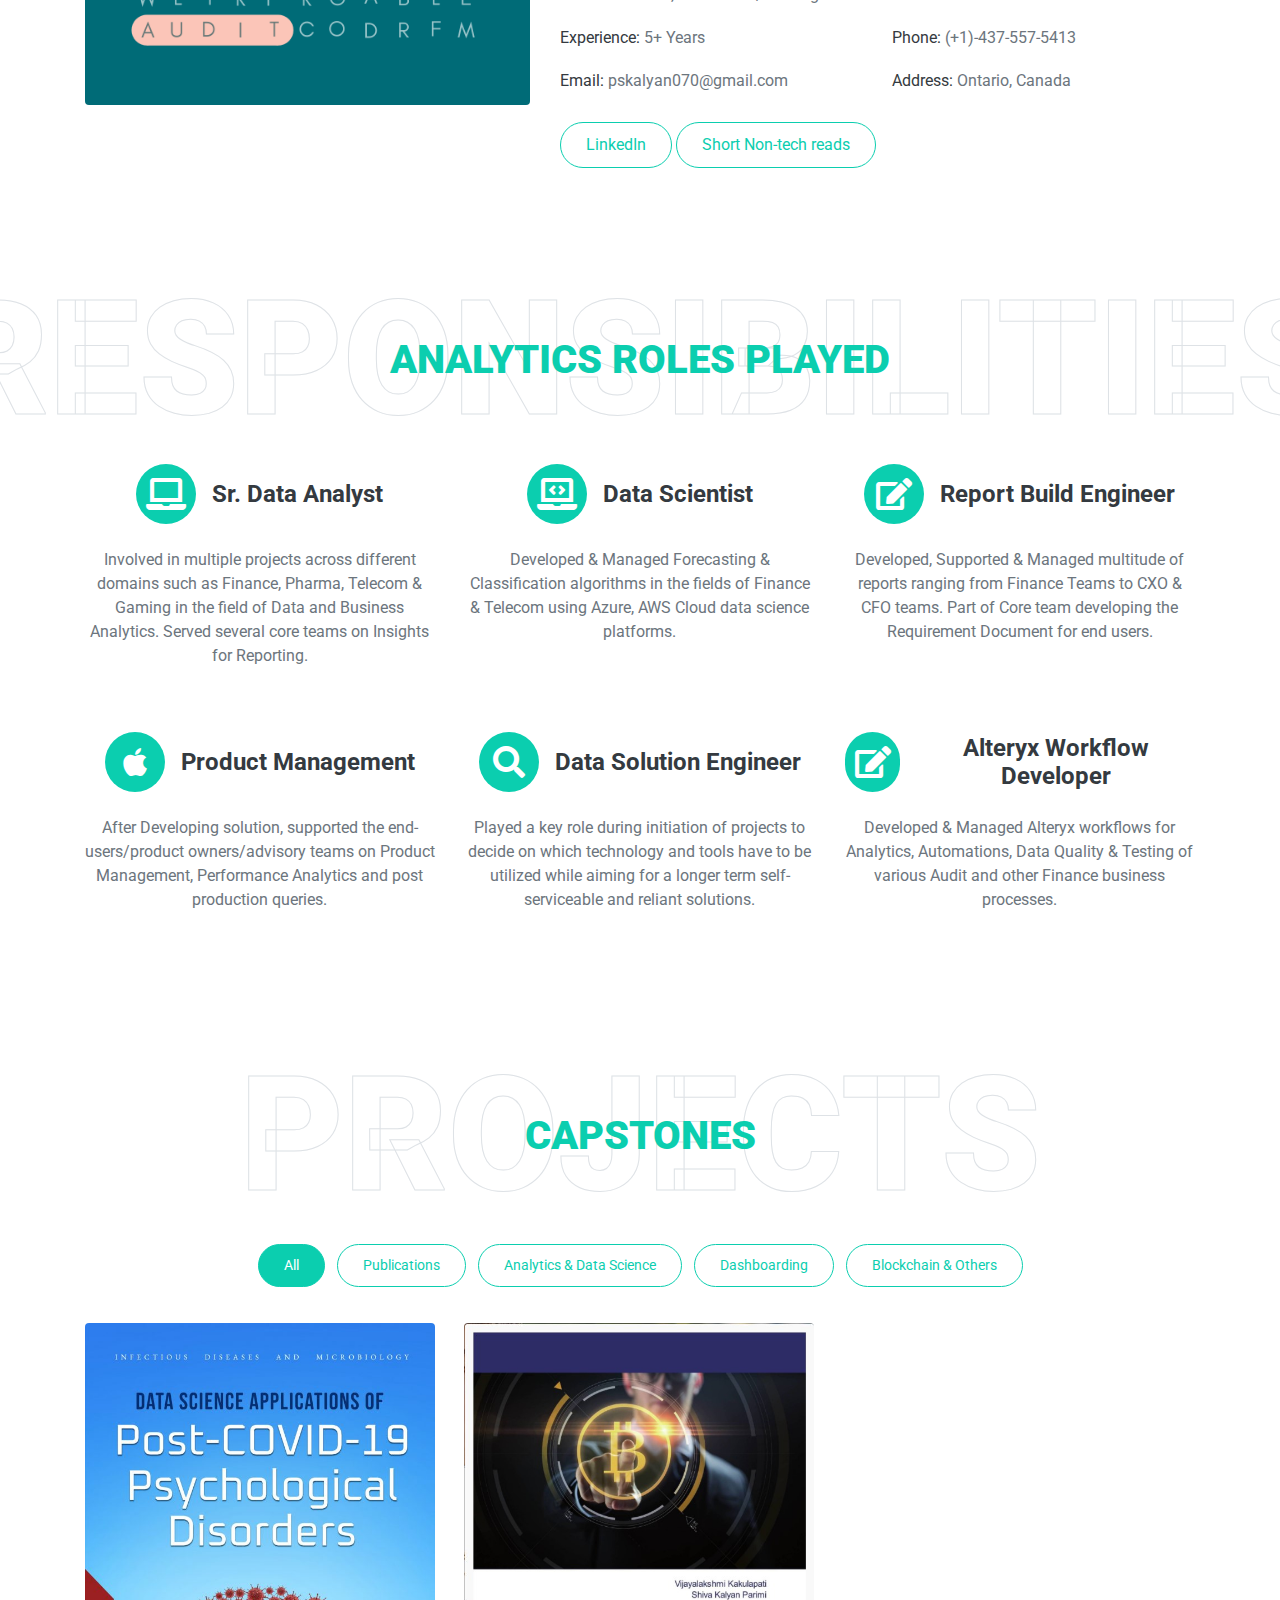
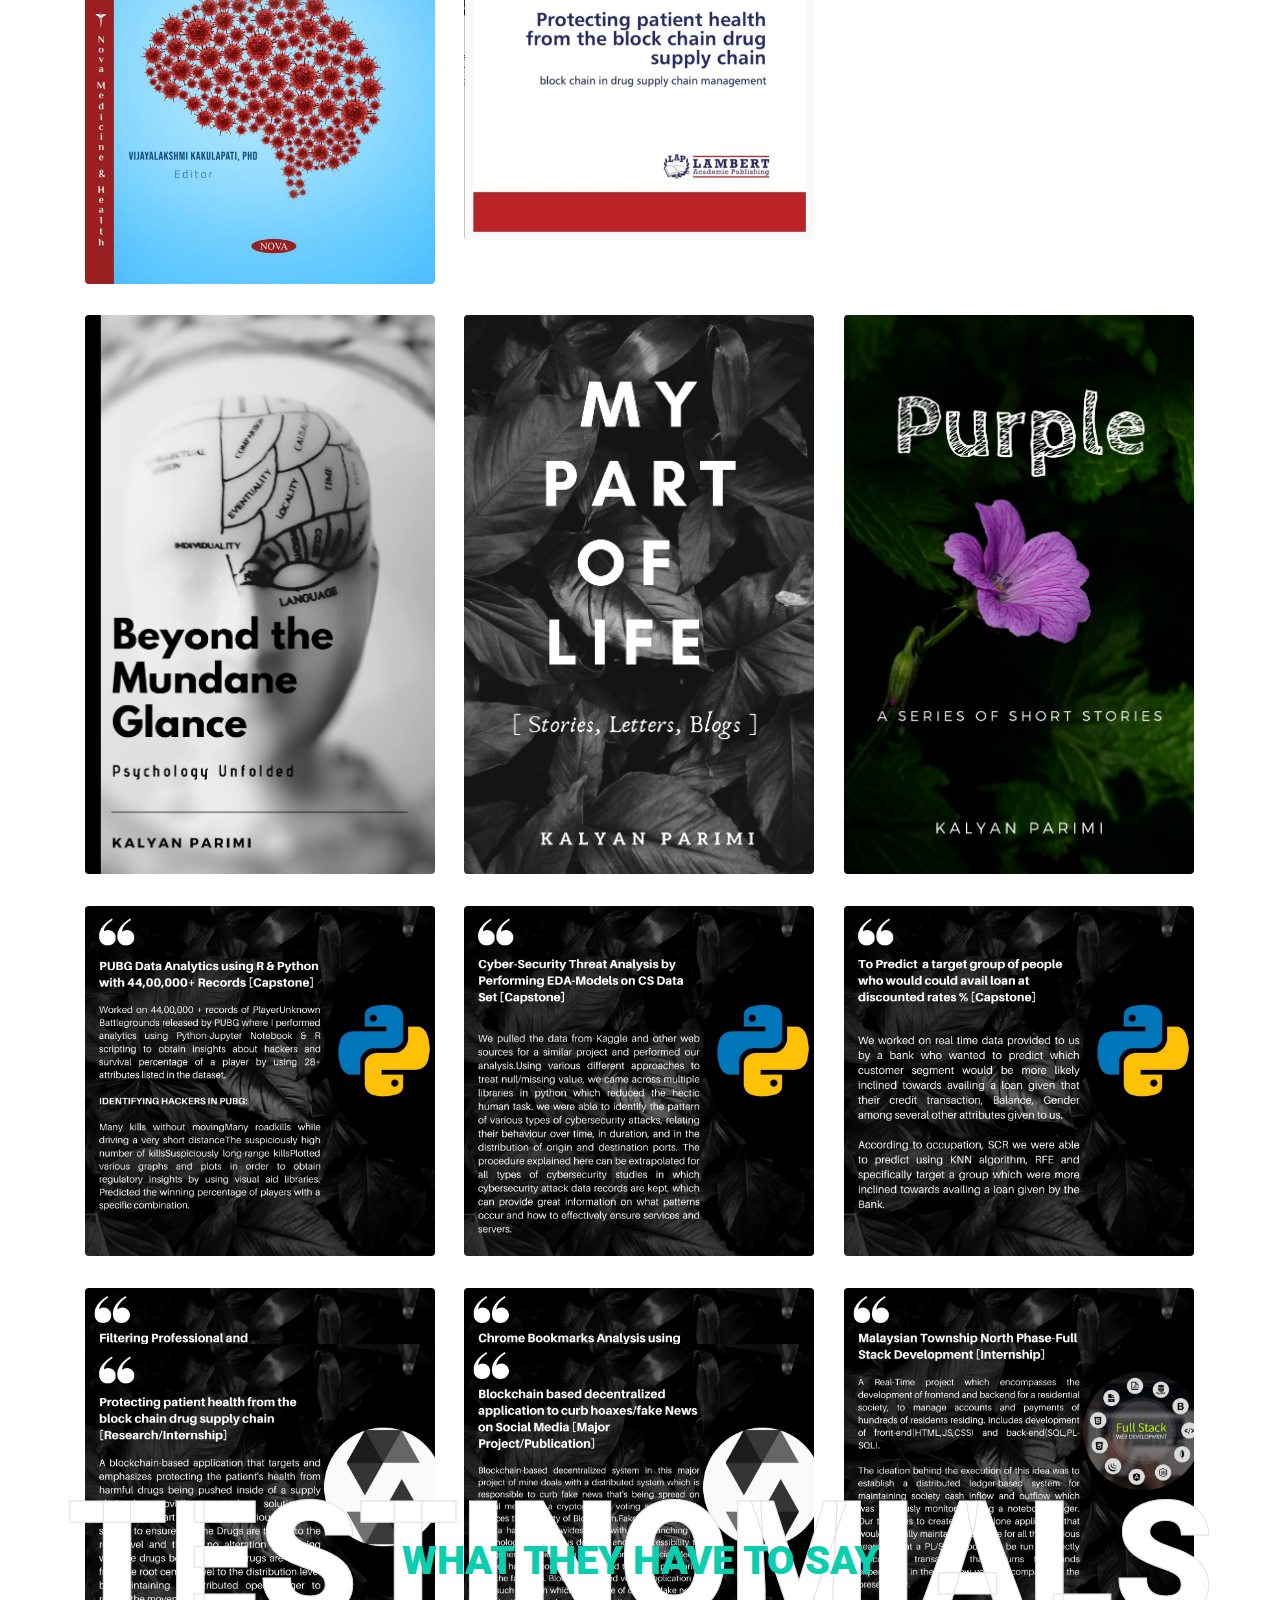
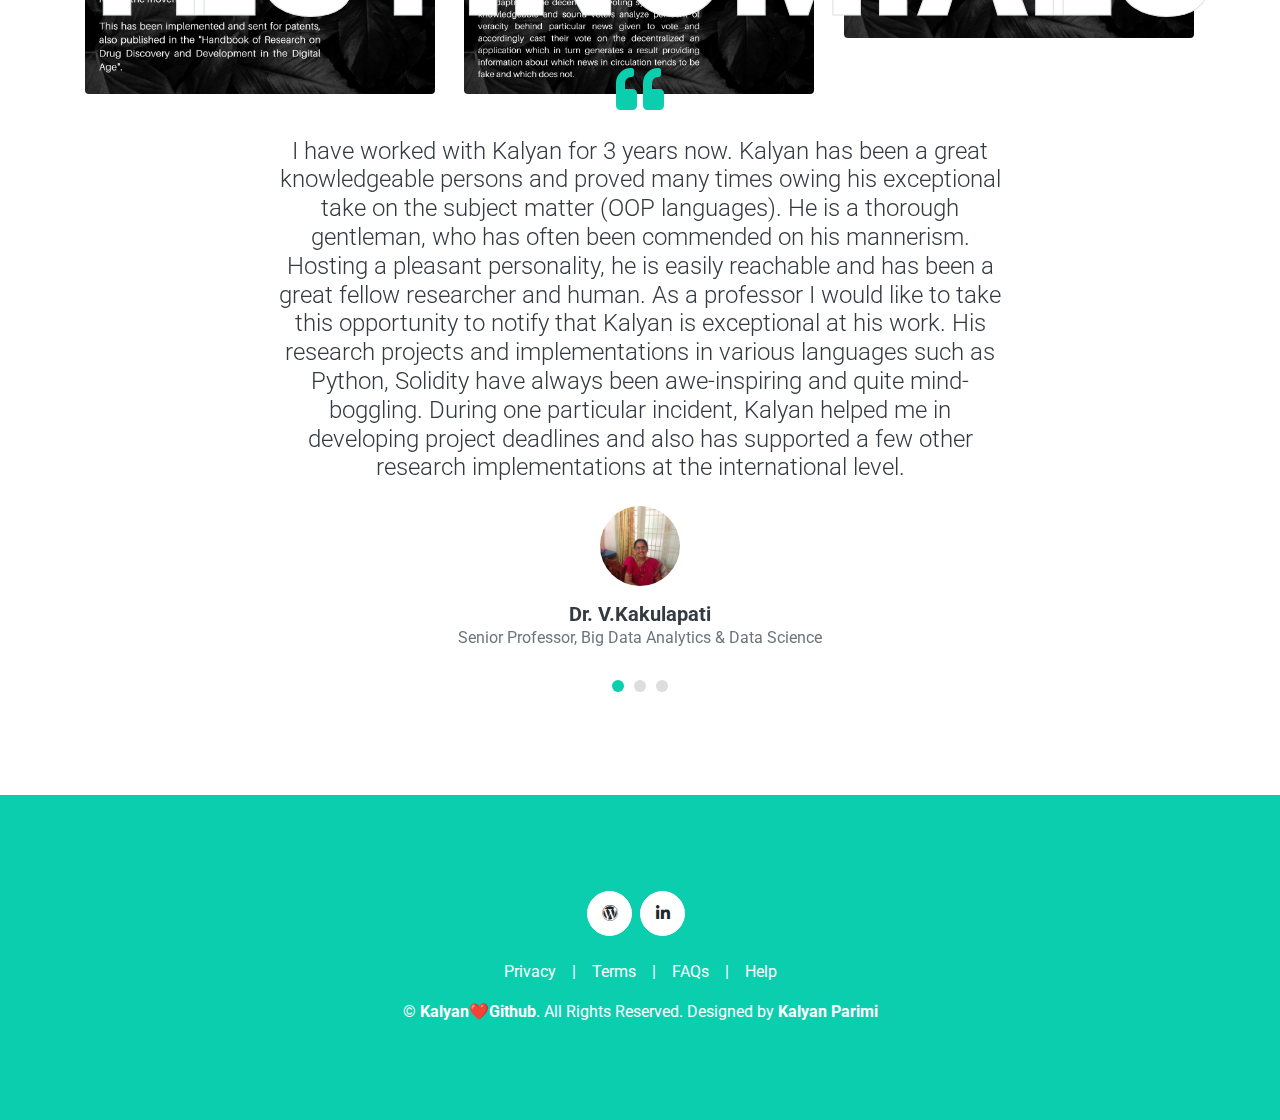
==== commit 69581d01: "Update index.html" ====
--- a/index.html
+++ b/index.html
@@ -82,7 +82,7 @@
                     <h1 class="typed-text-output d-inline font-weight-lighter text-white"></h1>
                     <div class="typed-text d-none">Sr. Data Analyst-Scientist & Analytics Product Management, Data Solution Architect</div>
                     <div class="d-flex align-items-center justify-content-center justify-content-lg-start pt-5">
-                        <a href="https://github.com/kalyanparimi" class="btn btn-outline-light mr-5">Get Access to my Interesting work!</a>
+                        <a href="https://github.com/kalyanparimi" class="btn btn-outline-light mr-5">Access to my Projects!</a>
                         <button type="button" class="btn-play" data-toggle="modal"
                             data-src="https://calendly.com/kalyanparimi/schedule-a-call-with-kalyan" data-target="#videoModal">
                             <span></span>
